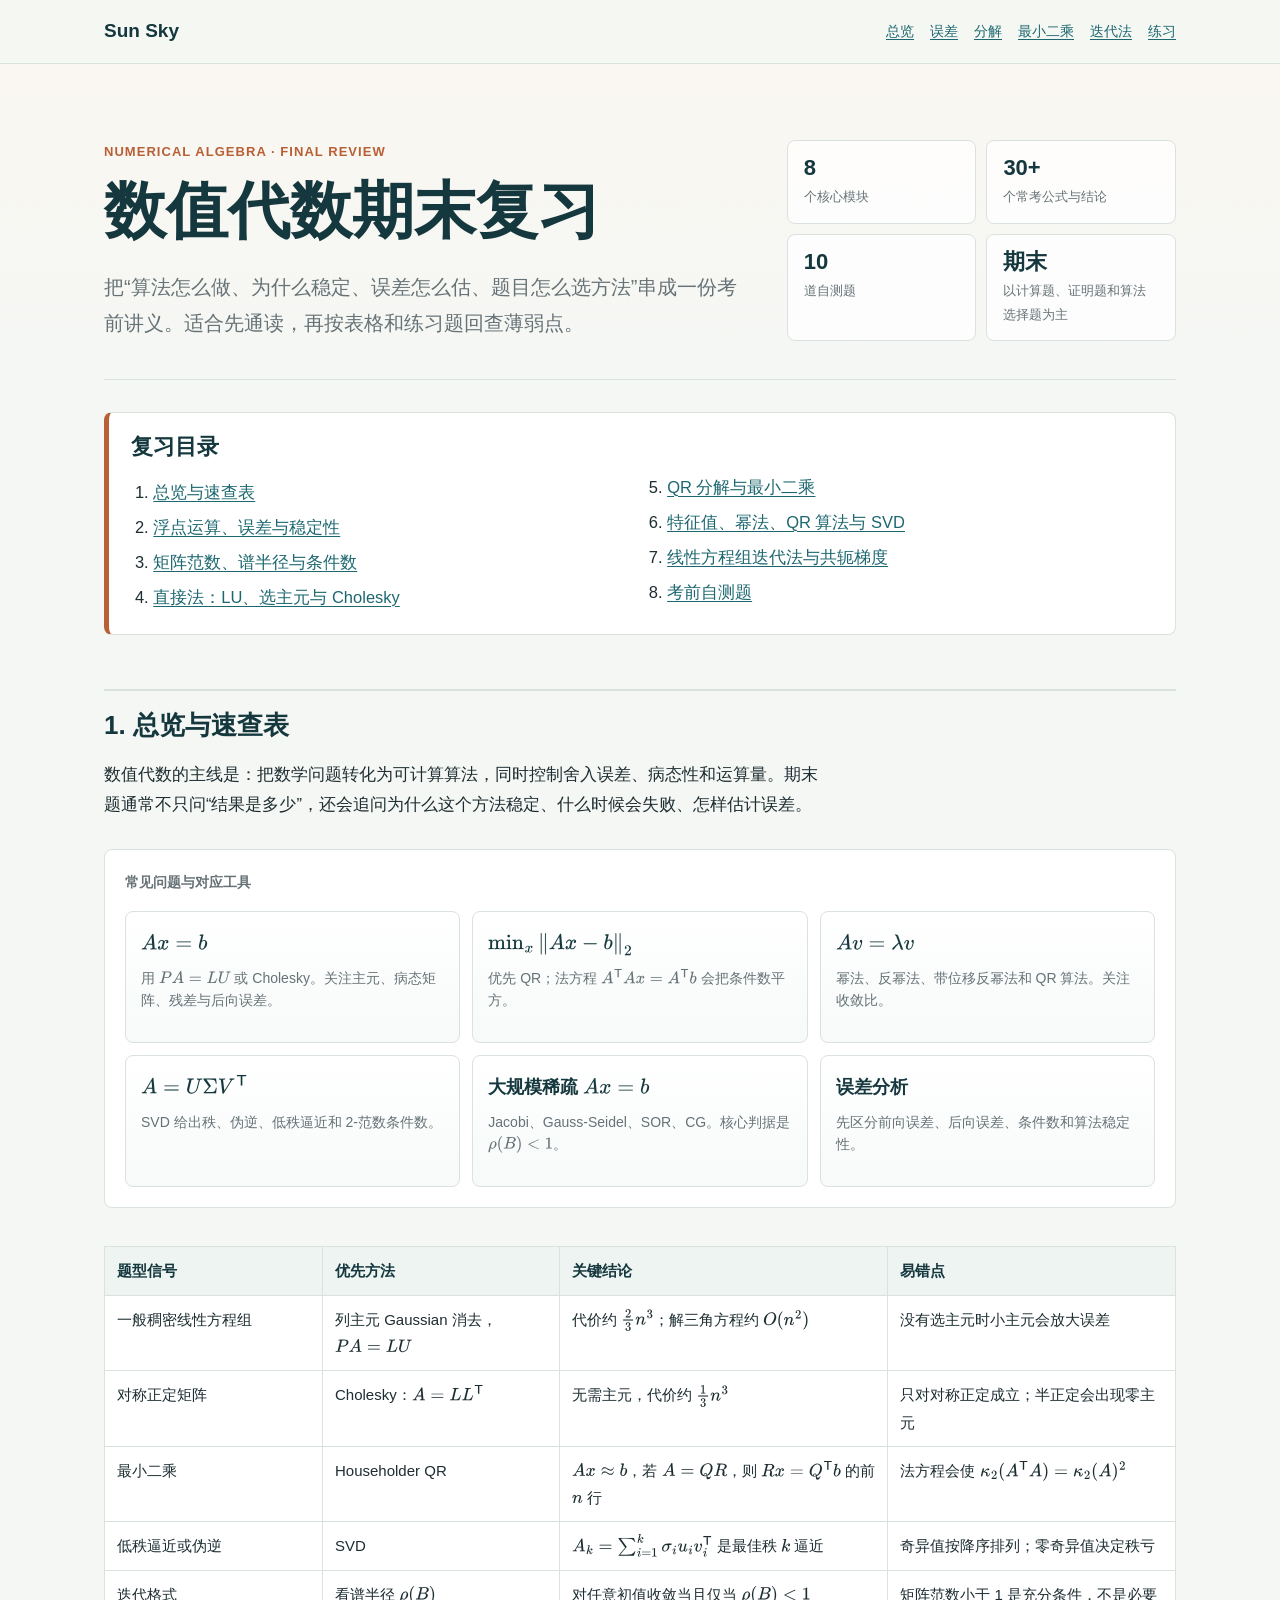
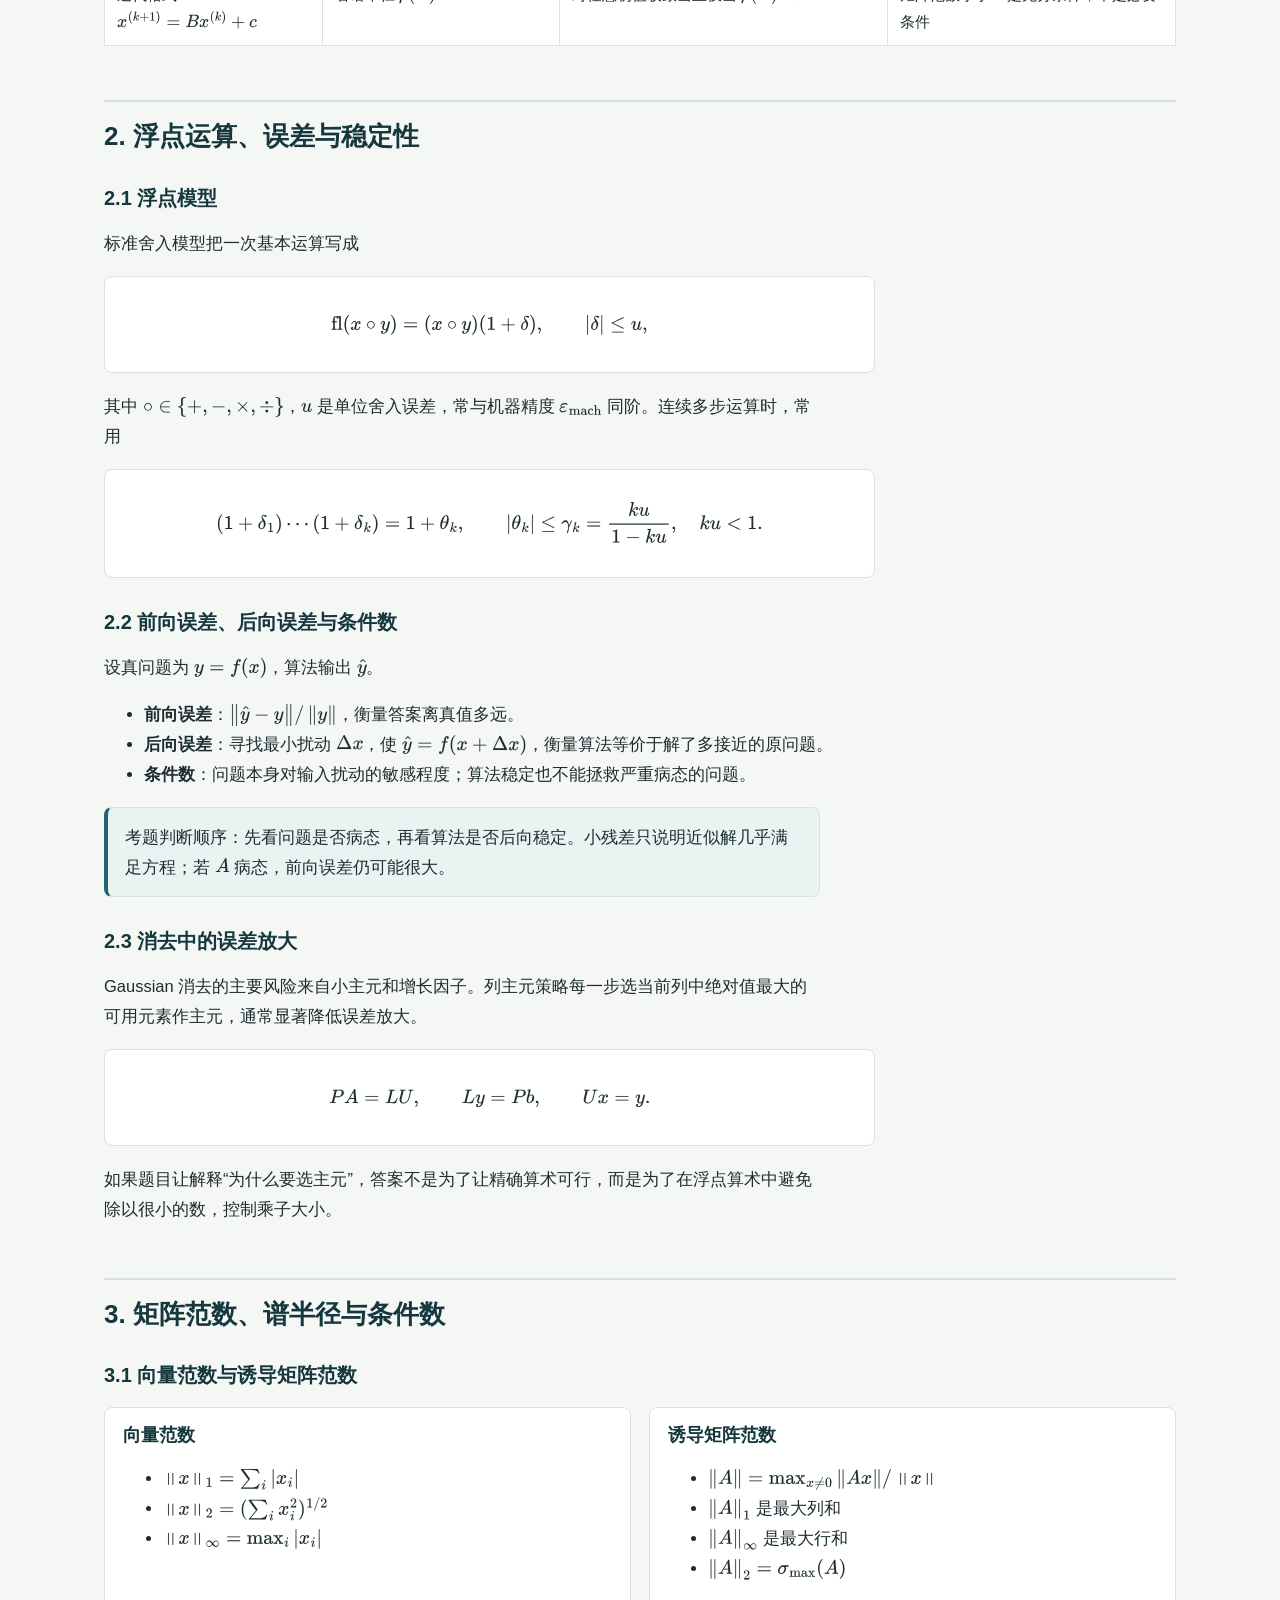
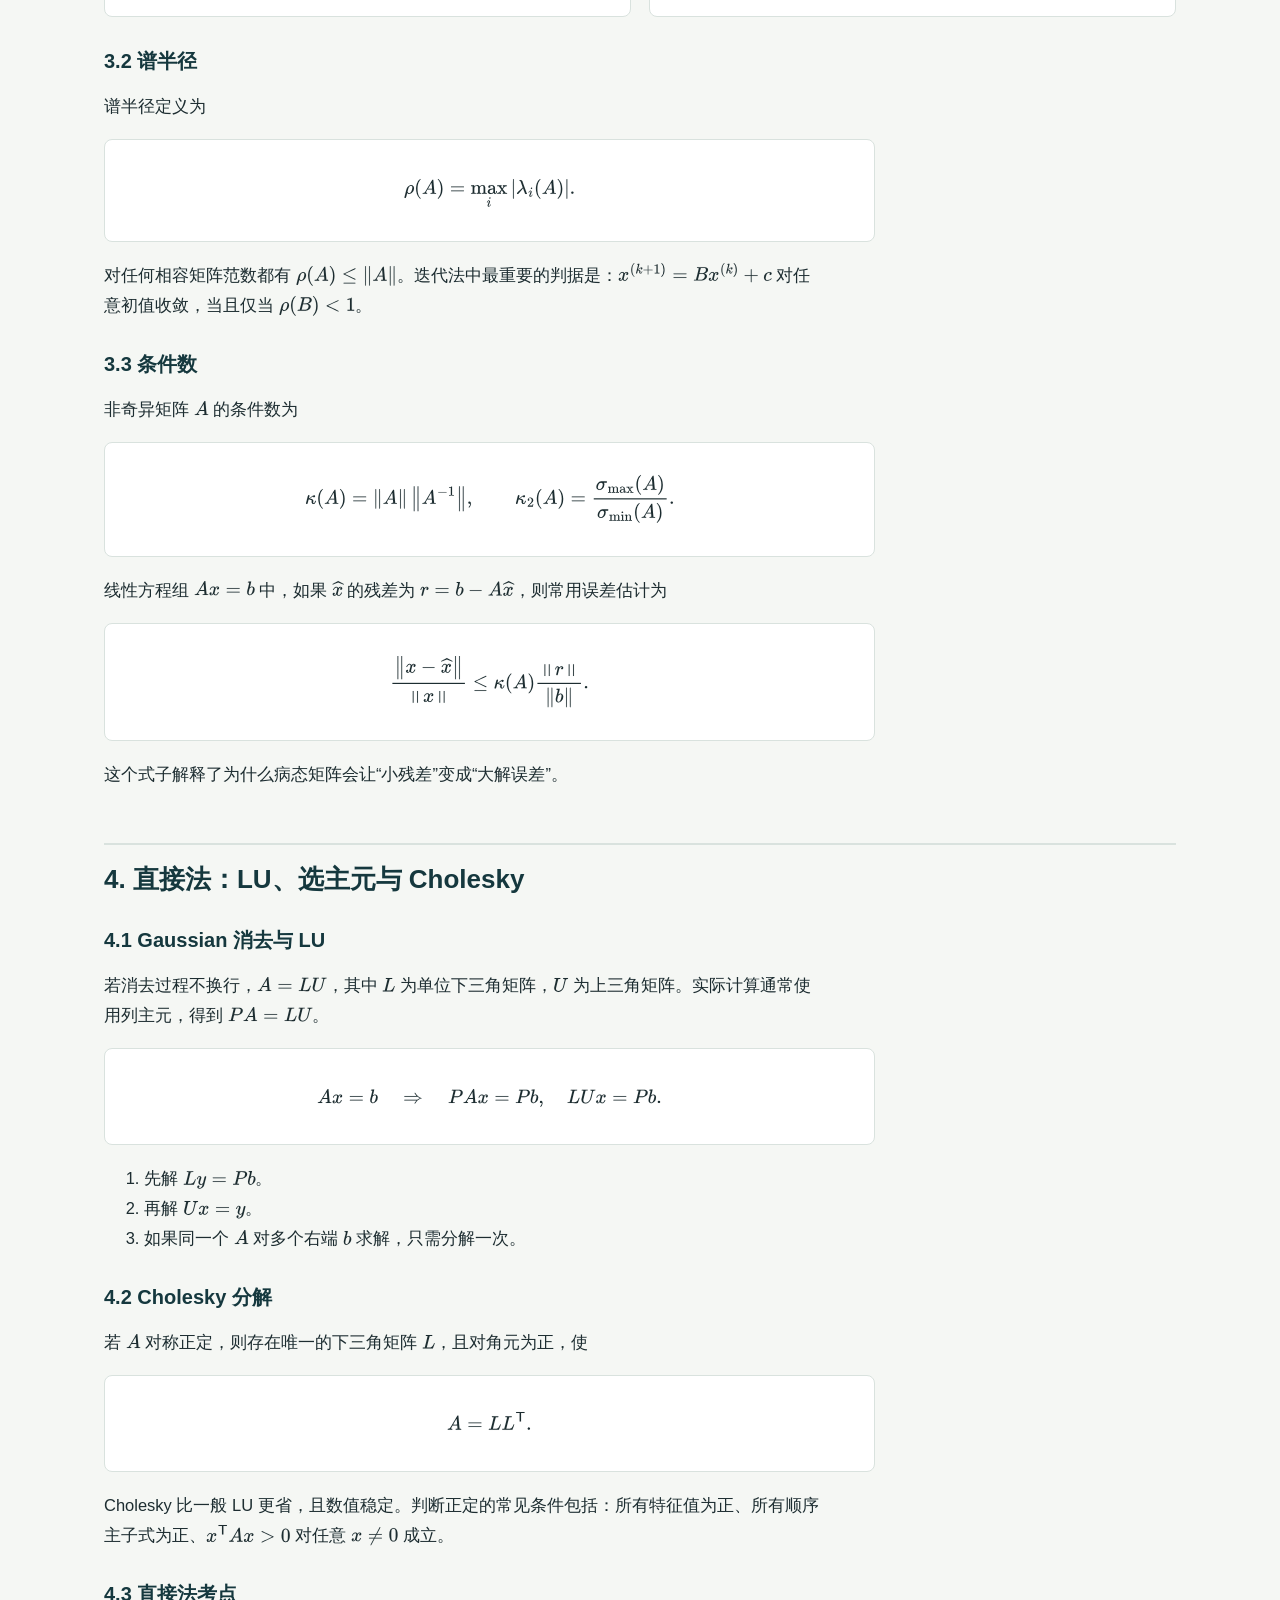
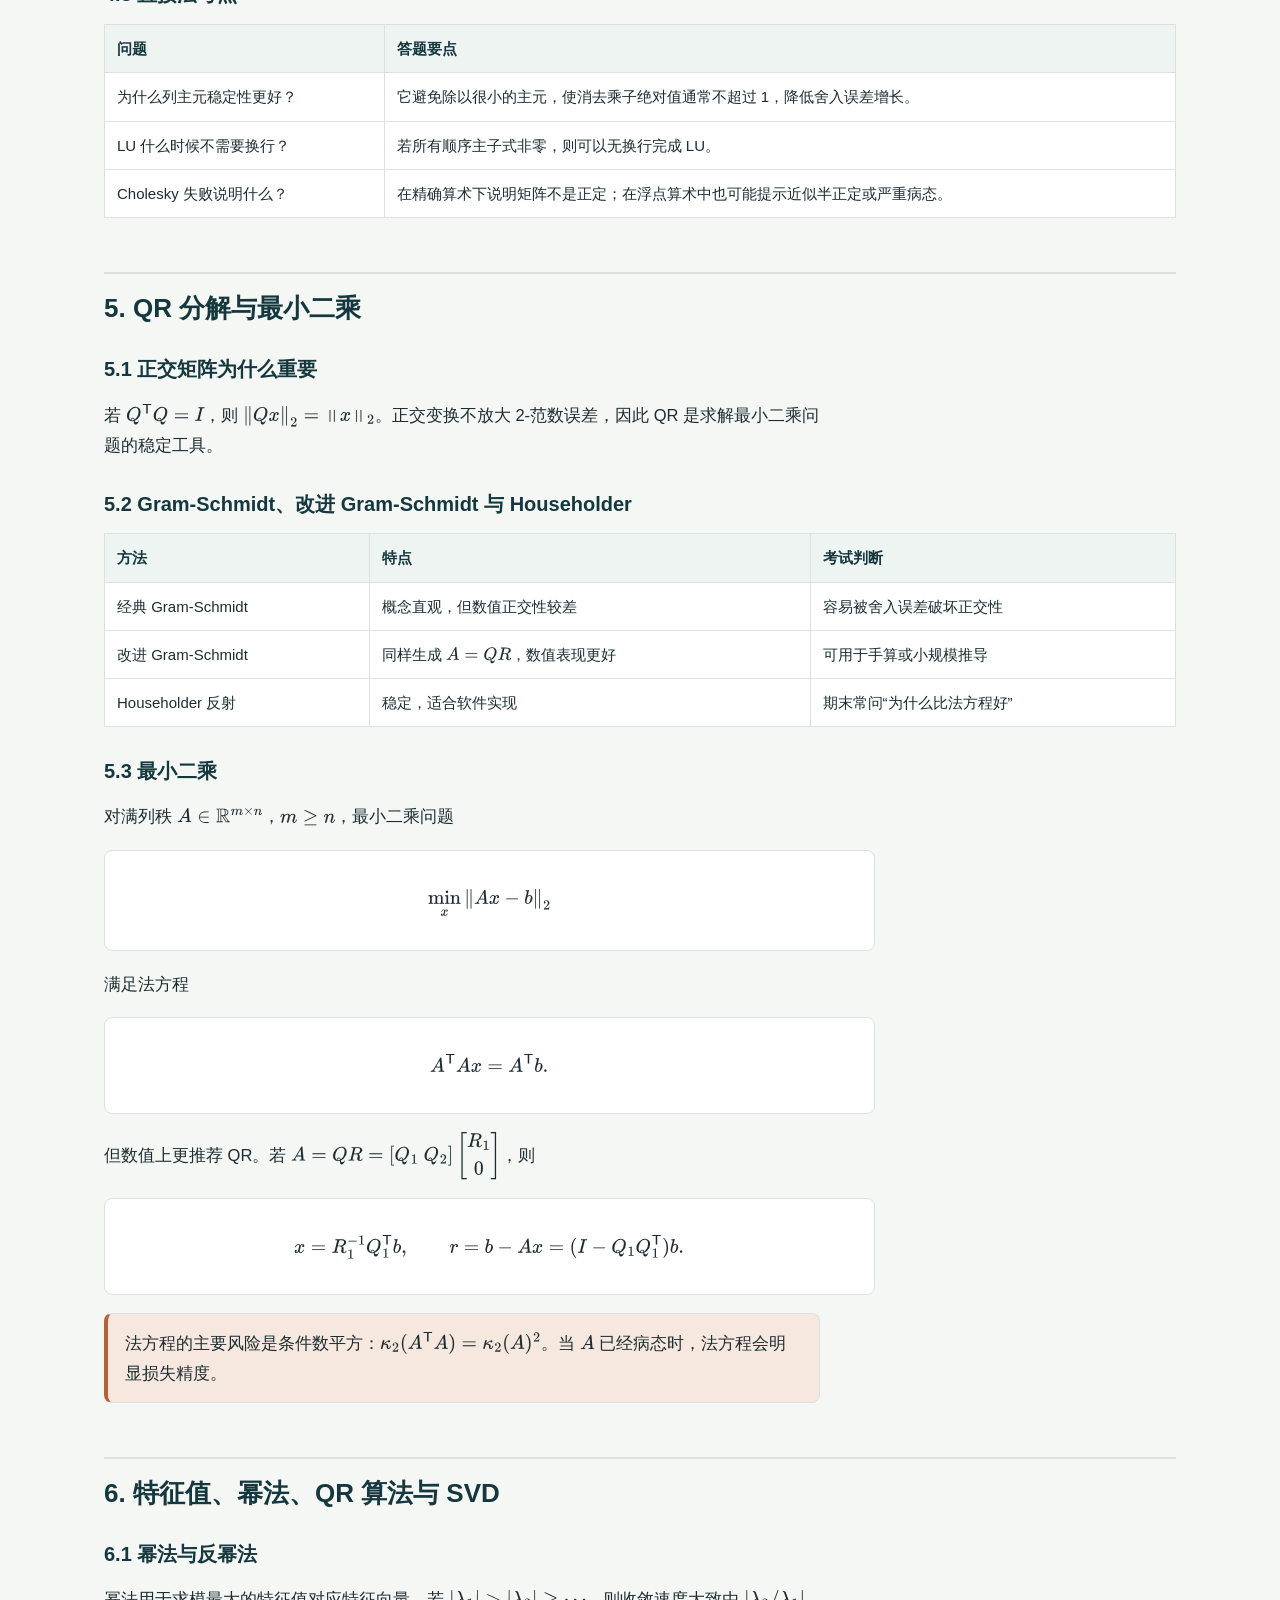
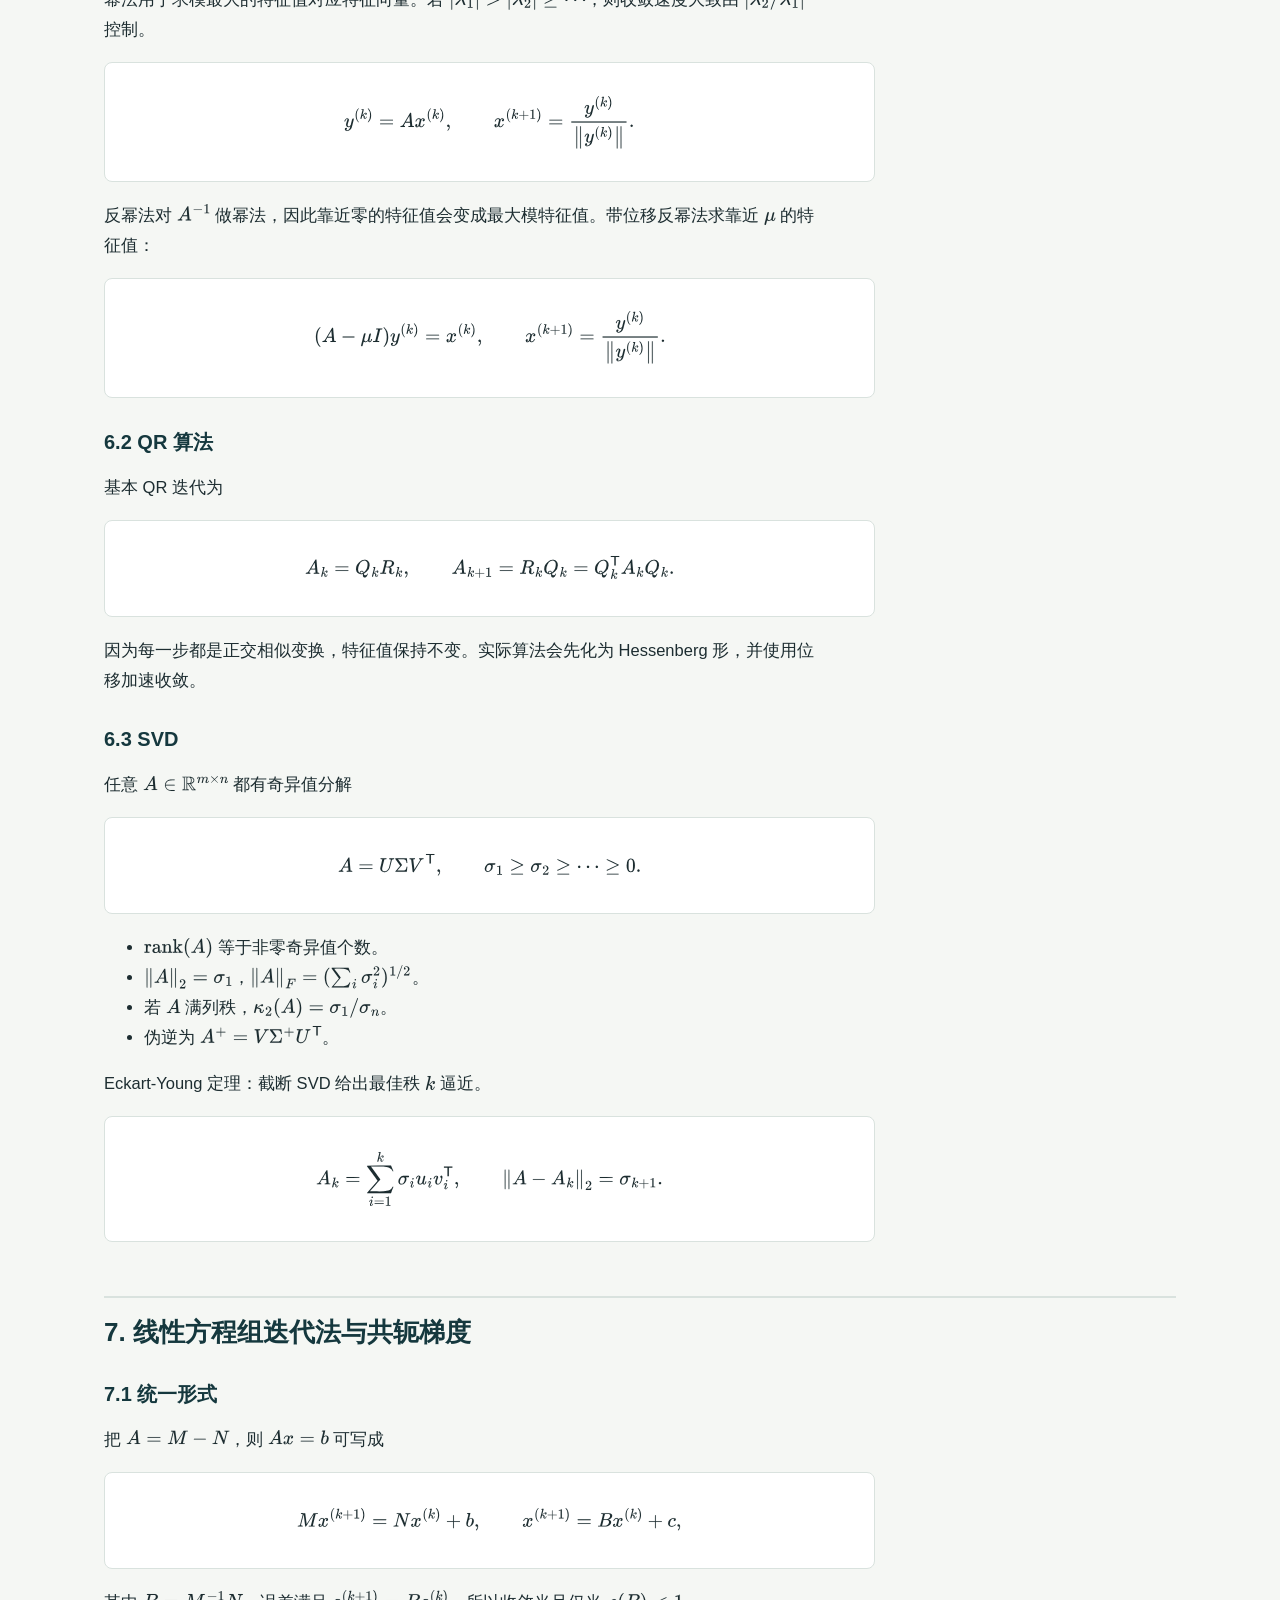
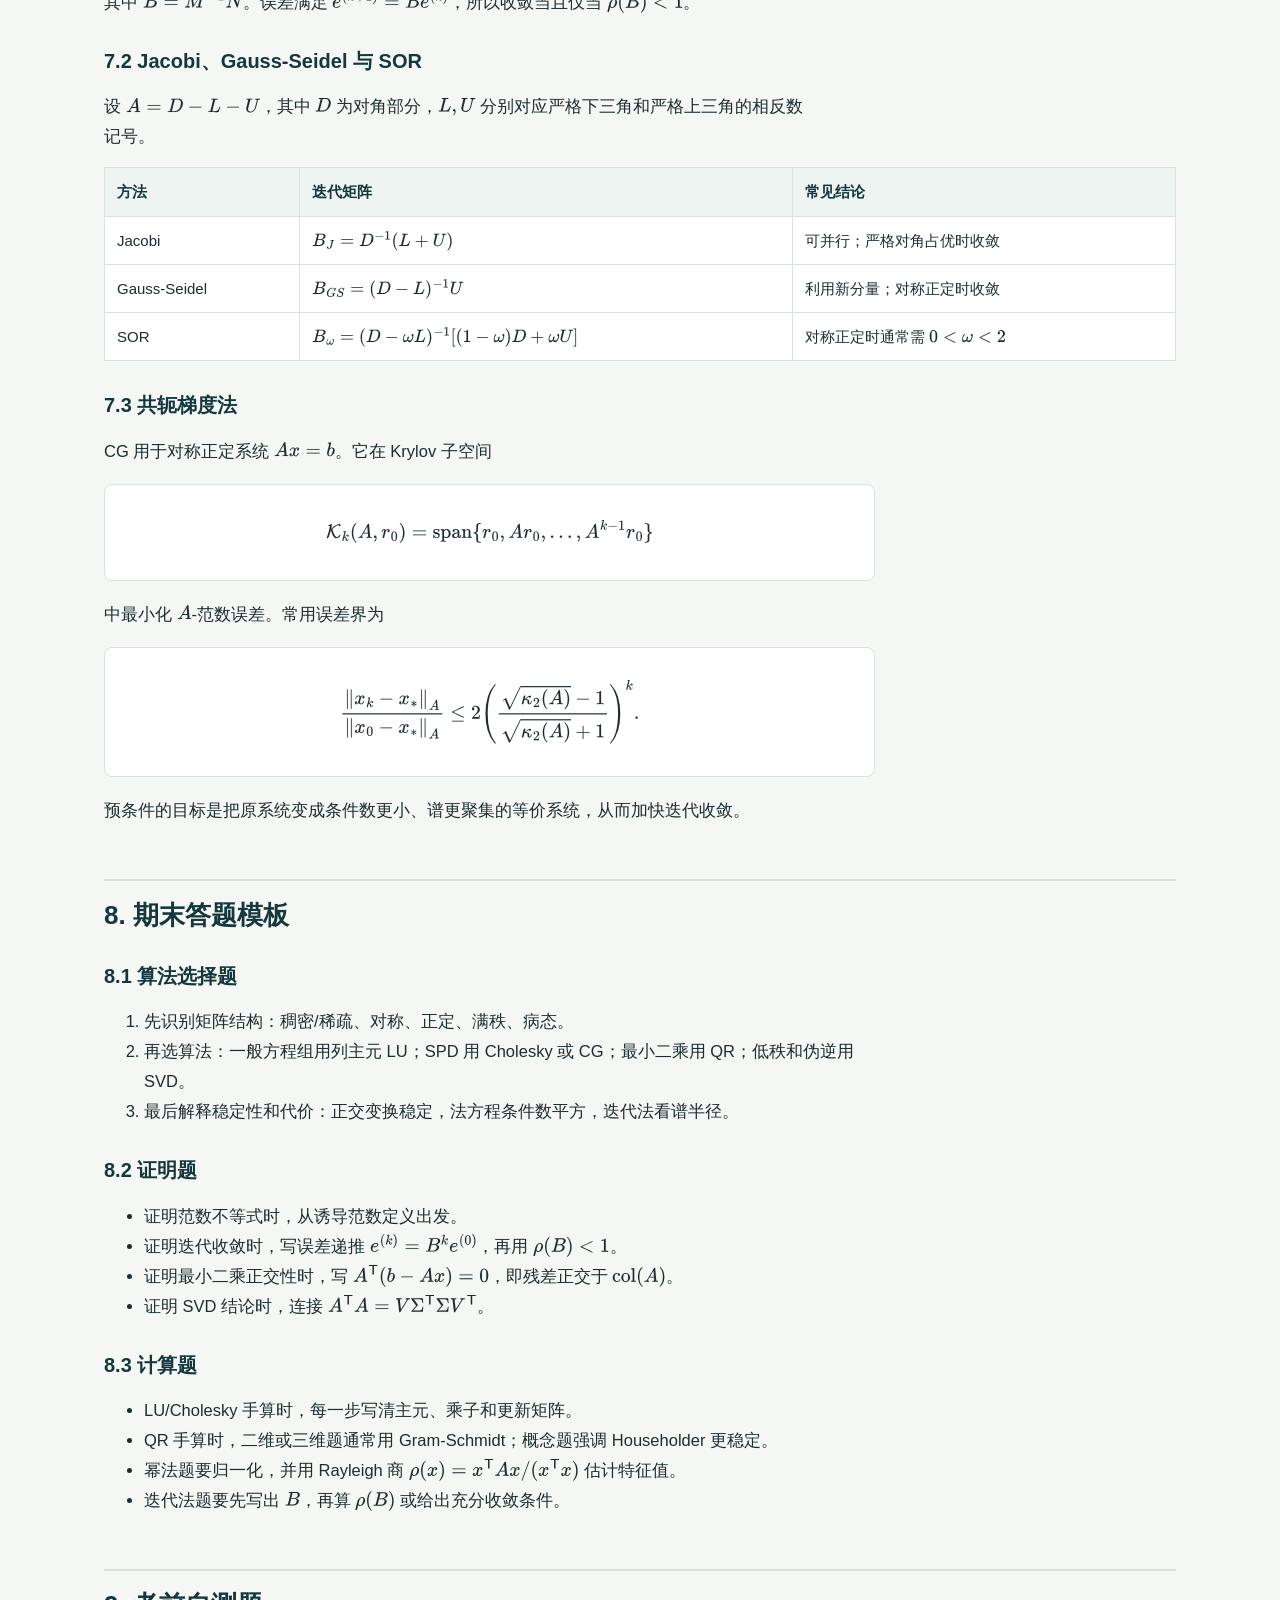
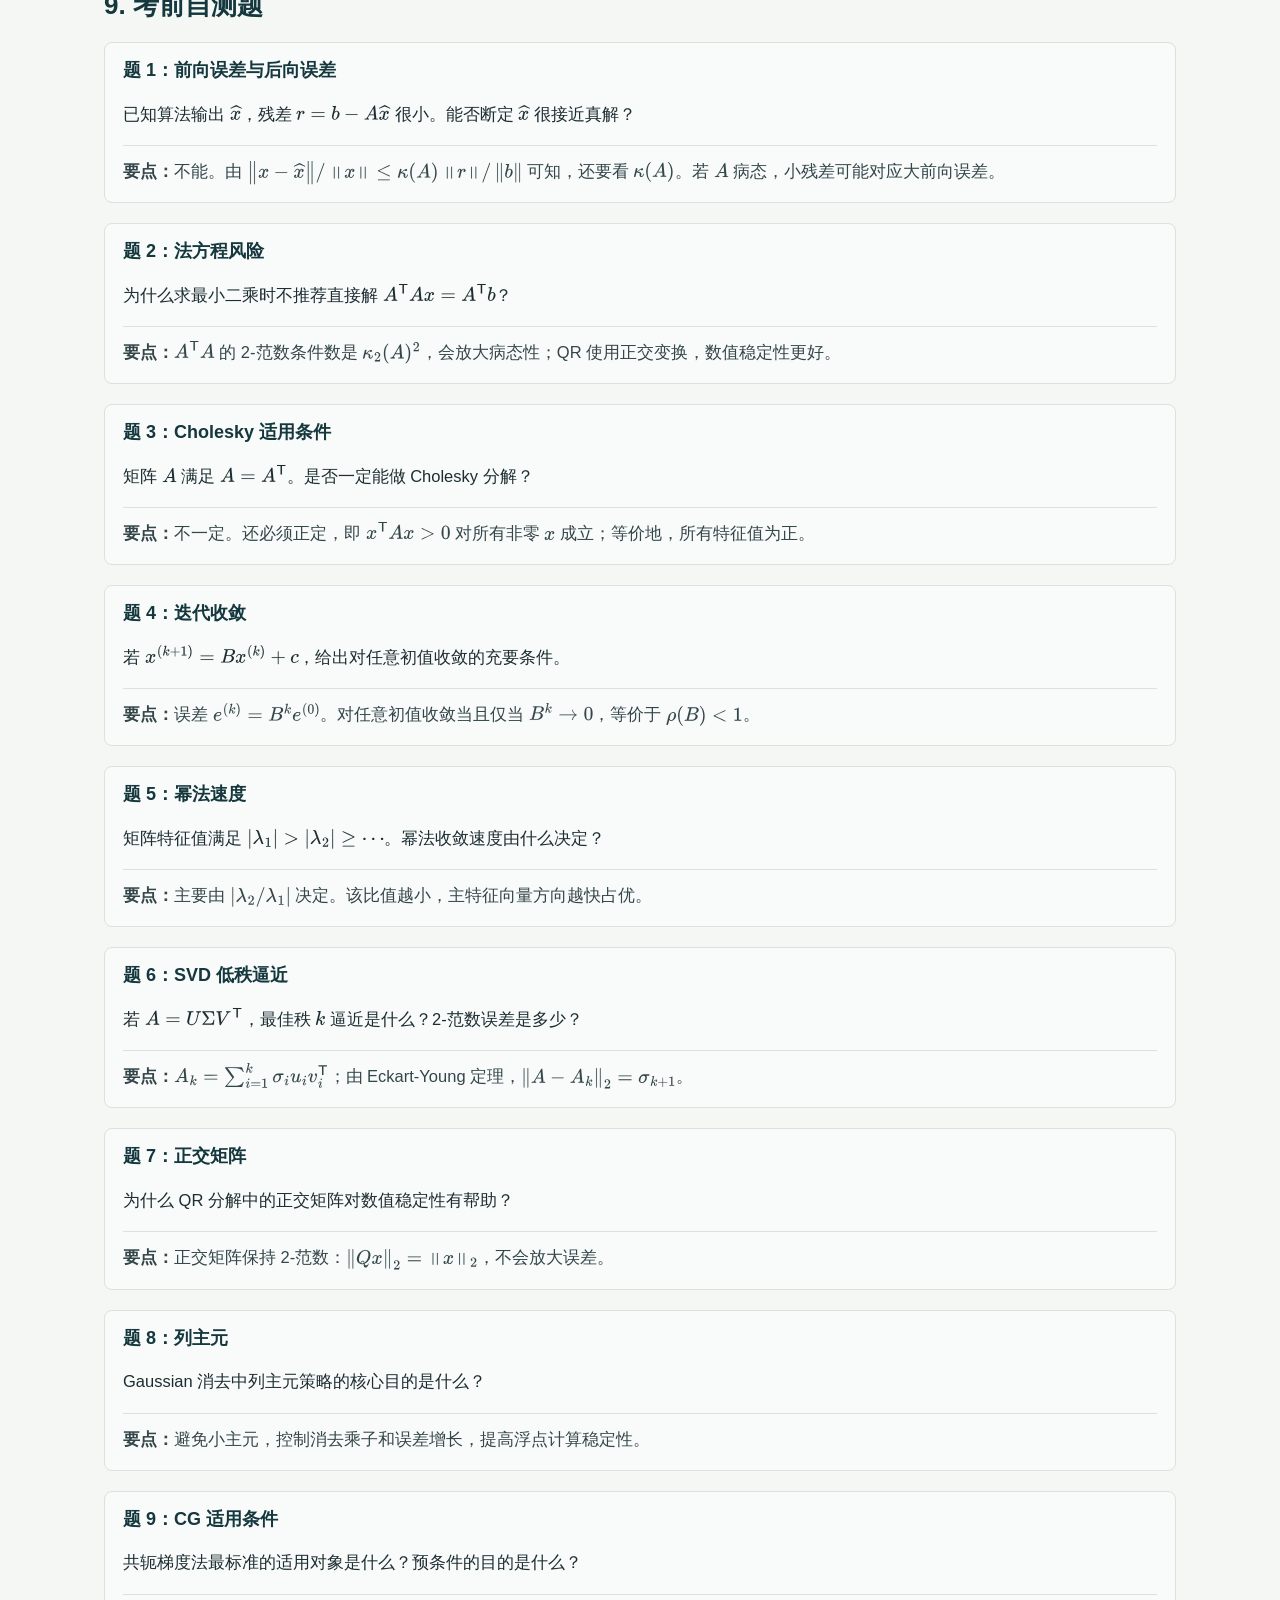
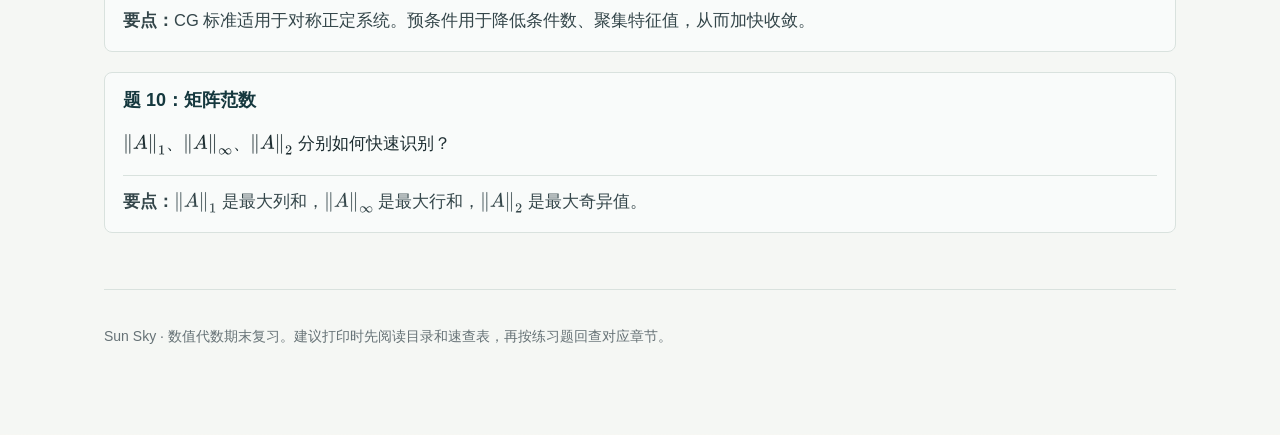
==== notes/numerical-algebra-final-review/index.html @ c7ed041d "Add numerical algebra final review handout" ====
<!doctype html>
<html lang="zh-CN">
<head>
  <meta charset="utf-8">
  <meta name="viewport" content="width=device-width, initial-scale=1">
  <title>数值代数期末复习 - Sun Sky</title>
  <meta name="description" content="数值代数期末复习讲义：浮点误差、矩阵范数、条件数、LU、Cholesky、QR、最小二乘、特征值、SVD 与迭代法。">
  <script>
    window.MathJax = {
      tex: {
        inlineMath: [['$', '$'], ['\\(', '\\)']],
        displayMath: [['$$', '$$'], ['\\[', '\\]']],
        processEscapes: true,
        macros: {
          R: "\\mathbb{R}",
          fl: "\\operatorname{fl}",
          cond: "\\operatorname{cond}",
          rank: "\\operatorname{rank}",
          diag: "\\operatorname{diag}",
          span: "\\operatorname{span}",
          argmin: "\\operatorname*{arg\\,min}",
          norm: ["\\left\\lVert #1 \\right\\rVert", 1],
          abs: ["\\left\\lvert #1 \\right\\rvert", 1],
          eps: "\\varepsilon_{\\mathrm{mach}}",
          trans: "^{\\mathsf T}"
        }
      },
      svg: { fontCache: 'global' }
    };
  </script>
  <script defer src="../statistical-learning/vendor/mathjax/tex-svg-full.js"></script>
  <style>
    :root {
      --bg: #f5f7f4;
      --panel: #ffffff;
      --panel-soft: #f9fbfa;
      --text: #1d2d31;
      --muted: #667276;
      --heading: #15383e;
      --line: #d9e2de;
      --line-strong: #b8c7c2;
      --accent: #b85f35;
      --accent-soft: #f6e8df;
      --teal: #1d6870;
      --teal-soft: #e8f3f2;
      --gold-soft: #fff4cc;
    }

    *,
    *::before,
    *::after {
      box-sizing: border-box;
    }

    html {
      scroll-behavior: smooth;
      background: var(--bg);
    }

    body {
      margin: 0;
      color: var(--text);
      background:
        linear-gradient(180deg, #fbf7f1 0, rgba(245, 247, 244, 0) 360px),
        var(--bg);
      font-family: "Microsoft YaHei", "Noto Sans CJK SC", "PingFang SC", "Segoe UI", Arial, sans-serif;
      font-size: 16.5px;
      line-height: 1.82;
      text-rendering: optimizeLegibility;
      -webkit-font-smoothing: antialiased;
    }

    a {
      color: var(--teal);
      text-decoration-thickness: 1px;
      text-underline-offset: 3px;
    }

    .topbar {
      position: sticky;
      top: 0;
      z-index: 20;
      border-bottom: 1px solid var(--line);
      background: rgba(245, 247, 244, 0.92);
      backdrop-filter: blur(12px);
    }

    .topbar-inner {
      display: flex;
      align-items: center;
      justify-content: space-between;
      width: min(100%, 1120px);
      margin: 0 auto;
      padding: 14px 24px;
    }

    .brand {
      color: var(--heading);
      font-size: 19px;
      font-weight: 800;
      text-decoration: none;
    }

    .topbar nav {
      display: flex;
      flex-wrap: wrap;
      gap: 16px;
      font-size: 14px;
    }

    main {
      width: min(100%, 1120px);
      margin: 0 auto;
      padding: 42px 24px 72px;
    }

    .hero {
      display: grid;
      grid-template-columns: minmax(0, 1.25fr) minmax(280px, 0.75fr);
      gap: 34px;
      align-items: end;
      padding: 34px 0 38px;
      border-bottom: 1px solid var(--line);
    }

    .eyebrow {
      margin: 0 0 8px;
      color: var(--accent);
      font-size: 13px;
      font-weight: 800;
      letter-spacing: 0.08em;
      text-transform: uppercase;
    }

    h1,
    h2,
    h3,
    h4 {
      color: var(--heading);
      line-height: 1.28;
      letter-spacing: 0;
    }

    h1 {
      max-width: 14em;
      margin: 0;
      font-size: clamp(34px, 6vw, 62px);
    }

    h2 {
      margin: 54px 0 16px;
      padding-top: 18px;
      border-top: 2px solid var(--line);
      font-size: 26px;
    }

    h3 {
      margin: 32px 0 10px;
      font-size: 20px;
    }

    h4 {
      margin: 22px 0 8px;
      font-size: 17px;
    }

    p,
    li {
      max-width: 78ch;
    }

    .lead {
      max-width: 760px;
      margin: 18px 0 0;
      color: var(--muted);
      font-size: 20px;
    }

    .meta-grid {
      display: grid;
      grid-template-columns: repeat(2, minmax(0, 1fr));
      gap: 10px;
    }

    .meta-item {
      min-height: 84px;
      padding: 14px 16px;
      border: 1px solid var(--line);
      border-radius: 8px;
      background: rgba(255, 255, 255, 0.82);
    }

    .meta-item strong,
    .meta-item span {
      display: block;
    }

    .meta-item strong {
      color: var(--heading);
      font-size: 22px;
      line-height: 1.18;
    }

    .meta-item span {
      margin-top: 4px;
      color: var(--muted);
      font-size: 13px;
    }

    .toc {
      margin: 32px 0 42px;
      padding: 20px 22px;
      border: 1px solid var(--line);
      border-left: 5px solid var(--accent);
      border-radius: 8px;
      background: var(--panel);
    }

    .toc h2 {
      margin: 0 0 10px;
      padding: 0;
      border: 0;
      font-size: 22px;
    }

    .toc ol {
      columns: 2;
      column-gap: 28px;
      margin: 0;
      padding-left: 1.35em;
    }

    .toc li {
      break-inside: avoid;
      margin: 5px 0;
    }

    .section {
      margin-top: 16px;
    }

    .callout {
      max-width: 78ch;
      margin: 18px 0 24px;
      padding: 14px 17px;
      border: 1px solid var(--line);
      border-left: 4px solid var(--teal);
      border-radius: 8px;
      background: var(--teal-soft);
    }

    .warning {
      border-left-color: var(--accent);
      background: var(--accent-soft);
    }

    .formula {
      max-width: 84ch;
      margin: 18px 0;
      padding: 16px 18px;
      overflow-x: auto;
      border: 1px solid var(--line);
      border-radius: 8px;
      background: #fff;
    }

    .factor-map {
      margin: 30px 0 38px;
      padding: 20px;
      border: 1px solid var(--line);
      border-radius: 8px;
      background: var(--panel);
    }

    .factor-map figcaption {
      margin-bottom: 16px;
      color: var(--muted);
      font-size: 14px;
      font-weight: 700;
    }

    .factor-grid {
      display: grid;
      grid-template-columns: repeat(3, minmax(0, 1fr));
      gap: 12px;
    }

    .factor-card {
      min-height: 132px;
      padding: 15px;
      border: 1px solid var(--line);
      border-radius: 8px;
      background: linear-gradient(180deg, #ffffff, #f7faf9);
    }

    .factor-card strong {
      display: block;
      color: var(--heading);
      font-size: 18px;
    }

    .factor-card span {
      display: block;
      margin-top: 8px;
      color: var(--muted);
      font-size: 14px;
      line-height: 1.55;
    }

    table {
      width: 100%;
      margin: 16px 0 28px;
      border-collapse: collapse;
      border: 1px solid var(--line);
      background: var(--panel);
      font-size: 15px;
    }

    th,
    td {
      padding: 10px 12px;
      border: 1px solid var(--line);
      vertical-align: top;
      text-align: left;
    }

    th {
      color: var(--heading);
      background: #eef4f2;
      font-weight: 800;
    }

    .two-col {
      display: grid;
      grid-template-columns: repeat(2, minmax(0, 1fr));
      gap: 18px;
      margin: 18px 0 28px;
    }

    .mini-card {
      padding: 16px 18px;
      border: 1px solid var(--line);
      border-radius: 8px;
      background: var(--panel);
    }

    .mini-card h3 {
      margin-top: 0;
      font-size: 18px;
    }

    .problem {
      margin: 20px 0;
      padding: 16px 18px;
      border: 1px solid var(--line);
      border-radius: 8px;
      background: var(--panel-soft);
    }

    .problem h3 {
      margin-top: 0;
      font-size: 18px;
    }

    .answer {
      margin-top: 10px;
      padding-top: 10px;
      border-top: 1px solid var(--line);
      color: #34464a;
    }

    code {
      padding: 0.08em 0.28em;
      border-radius: 4px;
      background: #eef3f1;
      font-family: Consolas, "Courier New", monospace;
      font-size: 0.92em;
    }

    .footer {
      margin-top: 56px;
      padding-top: 20px;
      border-top: 1px solid var(--line);
      color: var(--muted);
      font-size: 14px;
    }

    @media (max-width: 820px) {
      .topbar-inner,
      .hero,
      .two-col {
        display: block;
      }

      .topbar nav {
        margin-top: 8px;
      }

      main {
        padding: 28px 16px 56px;
      }

      .meta-grid {
        margin-top: 24px;
      }

      .toc ol {
        columns: 1;
      }

      .factor-grid {
        grid-template-columns: 1fr;
      }

      table {
        display: block;
        overflow-x: auto;
        white-space: nowrap;
      }
    }

    @media print {
      body {
        background: #fff;
      }

      .topbar {
        position: static;
      }

      main {
        width: auto;
        padding: 0;
      }

      .toc,
      .factor-map,
      .mini-card,
      .problem,
      .formula {
        break-inside: avoid;
      }

      a {
        color: inherit;
        text-decoration: none;
      }
    }
  </style>
</head>
<body>
  <header class="topbar">
    <div class="topbar-inner">
      <a class="brand" href="../../index.html">Sun Sky</a>
      <nav aria-label="页面导航">
        <a href="#summary">总览</a>
        <a href="#error">误差</a>
        <a href="#factorization">分解</a>
        <a href="#least-squares">最小二乘</a>
        <a href="#iterative">迭代法</a>
        <a href="#practice">练习</a>
      </nav>
    </div>
  </header>

  <main>
    <section class="hero">
      <div>
        <p class="eyebrow">Numerical Algebra · Final Review</p>
        <h1>数值代数期末复习</h1>
        <p class="lead">把“算法怎么做、为什么稳定、误差怎么估、题目怎么选方法”串成一份考前讲义。适合先通读，再按表格和练习题回查薄弱点。</p>
      </div>
      <div class="meta-grid" aria-label="讲义摘要">
        <div class="meta-item">
          <strong>8</strong>
          <span>个核心模块</span>
        </div>
        <div class="meta-item">
          <strong>30+</strong>
          <span>个常考公式与结论</span>
        </div>
        <div class="meta-item">
          <strong>10</strong>
          <span>道自测题</span>
        </div>
        <div class="meta-item">
          <strong>期末</strong>
          <span>以计算题、证明题和算法选择题为主</span>
        </div>
      </div>
    </section>

    <nav class="toc" aria-labelledby="toc-title">
      <h2 id="toc-title">复习目录</h2>
      <ol>
        <li><a href="#summary">总览与速查表</a></li>
        <li><a href="#error">浮点运算、误差与稳定性</a></li>
        <li><a href="#norms">矩阵范数、谱半径与条件数</a></li>
        <li><a href="#factorization">直接法：LU、选主元与 Cholesky</a></li>
        <li><a href="#least-squares">QR 分解与最小二乘</a></li>
        <li><a href="#eigen-svd">特征值、幂法、QR 算法与 SVD</a></li>
        <li><a href="#iterative">线性方程组迭代法与共轭梯度</a></li>
        <li><a href="#practice">考前自测题</a></li>
      </ol>
    </nav>

    <section id="summary" class="section">
      <h2>1. 总览与速查表</h2>
      <p>数值代数的主线是：把数学问题转化为可计算算法，同时控制舍入误差、病态性和运算量。期末题通常不只问“结果是多少”，还会追问为什么这个方法稳定、什么时候会失败、怎样估计误差。</p>

      <figure class="factor-map">
        <figcaption>常见问题与对应工具</figcaption>
        <div class="factor-grid">
          <div class="factor-card">
            <strong>$Ax=b$</strong>
            <span>用 $PA=LU$ 或 Cholesky。关注主元、病态矩阵、残差与后向误差。</span>
          </div>
          <div class="factor-card">
            <strong>$\min_x \norm{Ax-b}_2$</strong>
            <span>优先 QR；法方程 $A\trans A x=A\trans b$ 会把条件数平方。</span>
          </div>
          <div class="factor-card">
            <strong>$Av=\lambda v$</strong>
            <span>幂法、反幂法、带位移反幂法和 QR 算法。关注收敛比。</span>
          </div>
          <div class="factor-card">
            <strong>$A=U\Sigma V\trans$</strong>
            <span>SVD 给出秩、伪逆、低秩逼近和 2-范数条件数。</span>
          </div>
          <div class="factor-card">
            <strong>大规模稀疏 $Ax=b$</strong>
            <span>Jacobi、Gauss-Seidel、SOR、CG。核心判据是 $\rho(B)<1$。</span>
          </div>
          <div class="factor-card">
            <strong>误差分析</strong>
            <span>先区分前向误差、后向误差、条件数和算法稳定性。</span>
          </div>
        </div>
      </figure>

      <table>
        <thead>
          <tr>
            <th>题型信号</th>
            <th>优先方法</th>
            <th>关键结论</th>
            <th>易错点</th>
          </tr>
        </thead>
        <tbody>
          <tr>
            <td>一般稠密线性方程组</td>
            <td>列主元 Gaussian 消去，$PA=LU$</td>
            <td>代价约 $\frac{2}{3}n^3$；解三角方程约 $O(n^2)$</td>
            <td>没有选主元时小主元会放大误差</td>
          </tr>
          <tr>
            <td>对称正定矩阵</td>
            <td>Cholesky：$A=LL\trans$</td>
            <td>无需主元，代价约 $\frac{1}{3}n^3$</td>
            <td>只对对称正定成立；半正定会出现零主元</td>
          </tr>
          <tr>
            <td>最小二乘</td>
            <td>Householder QR</td>
            <td>$Ax\approx b$，若 $A=QR$，则 $Rx=Q\trans b$ 的前 $n$ 行</td>
            <td>法方程会使 $\kappa_2(A\trans A)=\kappa_2(A)^2$</td>
          </tr>
          <tr>
            <td>低秩逼近或伪逆</td>
            <td>SVD</td>
            <td>$A_k=\sum_{i=1}^k \sigma_i u_i v_i\trans$ 是最佳秩 $k$ 逼近</td>
            <td>奇异值按降序排列；零奇异值决定秩亏</td>
          </tr>
          <tr>
            <td>迭代格式 $x^{(k+1)}=Bx^{(k)}+c$</td>
            <td>看谱半径 $\rho(B)$</td>
            <td>对任意初值收敛当且仅当 $\rho(B)<1$</td>
            <td>矩阵范数小于 1 是充分条件，不是必要条件</td>
          </tr>
        </tbody>
      </table>
    </section>

    <section id="error" class="section">
      <h2>2. 浮点运算、误差与稳定性</h2>
      <h3>2.1 浮点模型</h3>
      <p>标准舍入模型把一次基本运算写成</p>
      <div class="formula">
        $$\fl(x \circ y)=(x\circ y)(1+\delta),\qquad |\delta|\le u,$$
      </div>
      <p>其中 $\circ\in\{+,-,\times,\div\}$，$u$ 是单位舍入误差，常与机器精度 $\eps$ 同阶。连续多步运算时，常用</p>
      <div class="formula">
        $$(1+\delta_1)\cdots(1+\delta_k)=1+\theta_k,\qquad |\theta_k|\le \gamma_k=\frac{ku}{1-ku},\quad ku<1.$$
      </div>

      <h3>2.2 前向误差、后向误差与条件数</h3>
      <p>设真问题为 $y=f(x)$，算法输出 $\widehat y$。</p>
      <ul>
        <li><strong>前向误差</strong>：$\norm{\widehat y-y}/\norm{y}$，衡量答案离真值多远。</li>
        <li><strong>后向误差</strong>：寻找最小扰动 $\Delta x$，使 $\widehat y=f(x+\Delta x)$，衡量算法等价于解了多接近的原问题。</li>
        <li><strong>条件数</strong>：问题本身对输入扰动的敏感程度；算法稳定也不能拯救严重病态的问题。</li>
      </ul>

      <div class="callout">
        考题判断顺序：先看问题是否病态，再看算法是否后向稳定。小残差只说明近似解几乎满足方程；若 $A$ 病态，前向误差仍可能很大。
      </div>

      <h3>2.3 消去中的误差放大</h3>
      <p>Gaussian 消去的主要风险来自小主元和增长因子。列主元策略每一步选当前列中绝对值最大的可用元素作主元，通常显著降低误差放大。</p>
      <div class="formula">
        $$PA=LU,\qquad Ly=Pb,\qquad Ux=y.$$
      </div>
      <p>如果题目让解释“为什么要选主元”，答案不是为了让精确算术可行，而是为了在浮点算术中避免除以很小的数，控制乘子大小。</p>
    </section>

    <section id="norms" class="section">
      <h2>3. 矩阵范数、谱半径与条件数</h2>
      <h3>3.1 向量范数与诱导矩阵范数</h3>
      <div class="two-col">
        <div class="mini-card">
          <h3>向量范数</h3>
          <ul>
            <li>$\norm{x}_1=\sum_i |x_i|$</li>
            <li>$\norm{x}_2=(\sum_i x_i^2)^{1/2}$</li>
            <li>$\norm{x}_\infty=\max_i |x_i|$</li>
          </ul>
        </div>
        <div class="mini-card">
          <h3>诱导矩阵范数</h3>
          <ul>
            <li>$\norm{A}=\max_{x\ne0}\norm{Ax}/\norm{x}$</li>
            <li>$\norm{A}_1$ 是最大列和</li>
            <li>$\norm{A}_\infty$ 是最大行和</li>
            <li>$\norm{A}_2=\sigma_{\max}(A)$</li>
          </ul>
        </div>
      </div>

      <h3>3.2 谱半径</h3>
      <p>谱半径定义为</p>
      <div class="formula">
        $$\rho(A)=\max_i |\lambda_i(A)|.$$
      </div>
      <p>对任何相容矩阵范数都有 $\rho(A)\le \norm{A}$。迭代法中最重要的判据是：$x^{(k+1)}=Bx^{(k)}+c$ 对任意初值收敛，当且仅当 $\rho(B)<1$。</p>

      <h3>3.3 条件数</h3>
      <p>非奇异矩阵 $A$ 的条件数为</p>
      <div class="formula">
        $$\kappa(A)=\norm{A}\norm{A^{-1}},\qquad \kappa_2(A)=\frac{\sigma_{\max}(A)}{\sigma_{\min}(A)}.$$
      </div>
      <p>线性方程组 $Ax=b$ 中，如果 $\widehat x$ 的残差为 $r=b-A\widehat x$，则常用误差估计为</p>
      <div class="formula">
        $$\frac{\norm{x-\widehat x}}{\norm{x}}\le \kappa(A)\frac{\norm{r}}{\norm{b}}.$$
      </div>
      <p>这个式子解释了为什么病态矩阵会让“小残差”变成“大解误差”。</p>
    </section>

    <section id="factorization" class="section">
      <h2>4. 直接法：LU、选主元与 Cholesky</h2>
      <h3>4.1 Gaussian 消去与 LU</h3>
      <p>若消去过程不换行，$A=LU$，其中 $L$ 为单位下三角矩阵，$U$ 为上三角矩阵。实际计算通常使用列主元，得到 $PA=LU$。</p>
      <div class="formula">
        $$Ax=b \quad\Rightarrow\quad PAx=Pb,\quad LUx=Pb.$$
      </div>
      <ol>
        <li>先解 $Ly=Pb$。</li>
        <li>再解 $Ux=y$。</li>
        <li>如果同一个 $A$ 对多个右端 $b$ 求解，只需分解一次。</li>
      </ol>

      <h3>4.2 Cholesky 分解</h3>
      <p>若 $A$ 对称正定，则存在唯一的下三角矩阵 $L$，且对角元为正，使</p>
      <div class="formula">
        $$A=LL\trans.$$
      </div>
      <p>Cholesky 比一般 LU 更省，且数值稳定。判断正定的常见条件包括：所有特征值为正、所有顺序主子式为正、$x\trans A x>0$ 对任意 $x\ne0$ 成立。</p>

      <h3>4.3 直接法考点</h3>
      <table>
        <thead>
          <tr>
            <th>问题</th>
            <th>答题要点</th>
          </tr>
        </thead>
        <tbody>
          <tr>
            <td>为什么列主元稳定性更好？</td>
            <td>它避免除以很小的主元，使消去乘子绝对值通常不超过 1，降低舍入误差增长。</td>
          </tr>
          <tr>
            <td>LU 什么时候不需要换行？</td>
            <td>若所有顺序主子式非零，则可以无换行完成 LU。</td>
          </tr>
          <tr>
            <td>Cholesky 失败说明什么？</td>
            <td>在精确算术下说明矩阵不是正定；在浮点算术中也可能提示近似半正定或严重病态。</td>
          </tr>
        </tbody>
      </table>
    </section>

    <section id="least-squares" class="section">
      <h2>5. QR 分解与最小二乘</h2>
      <h3>5.1 正交矩阵为什么重要</h3>
      <p>若 $Q\trans Q=I$，则 $\norm{Qx}_2=\norm{x}_2$。正交变换不放大 2-范数误差，因此 QR 是求解最小二乘问题的稳定工具。</p>

      <h3>5.2 Gram-Schmidt、改进 Gram-Schmidt 与 Householder</h3>
      <table>
        <thead>
          <tr>
            <th>方法</th>
            <th>特点</th>
            <th>考试判断</th>
          </tr>
        </thead>
        <tbody>
          <tr>
            <td>经典 Gram-Schmidt</td>
            <td>概念直观，但数值正交性较差</td>
            <td>容易被舍入误差破坏正交性</td>
          </tr>
          <tr>
            <td>改进 Gram-Schmidt</td>
            <td>同样生成 $A=QR$，数值表现更好</td>
            <td>可用于手算或小规模推导</td>
          </tr>
          <tr>
            <td>Householder 反射</td>
            <td>稳定，适合软件实现</td>
            <td>期末常问“为什么比法方程好”</td>
          </tr>
        </tbody>
      </table>

      <h3>5.3 最小二乘</h3>
      <p>对满列秩 $A\in\R^{m\times n}$，$m\ge n$，最小二乘问题</p>
      <div class="formula">
        $$\min_x \norm{Ax-b}_2$$
      </div>
      <p>满足法方程</p>
      <div class="formula">
        $$A\trans A x=A\trans b.$$
      </div>
      <p>但数值上更推荐 QR。若 $A=QR=[Q_1\ Q_2]\begin{bmatrix}R_1\\0\end{bmatrix}$，则</p>
      <div class="formula">
        $$x=R_1^{-1}Q_1\trans b,\qquad r=b-Ax=(I-Q_1Q_1\trans)b.$$
      </div>
      <div class="warning callout">
        法方程的主要风险是条件数平方：$\kappa_2(A\trans A)=\kappa_2(A)^2$。当 $A$ 已经病态时，法方程会明显损失精度。
      </div>
    </section>

    <section id="eigen-svd" class="section">
      <h2>6. 特征值、幂法、QR 算法与 SVD</h2>
      <h3>6.1 幂法与反幂法</h3>
      <p>幂法用于求模最大的特征值对应特征向量。若 $|\lambda_1|>|\lambda_2|\ge\cdots$，则收敛速度大致由 $|\lambda_2/\lambda_1|$ 控制。</p>
      <div class="formula">
        $$y^{(k)}=Ax^{(k)},\qquad x^{(k+1)}=\frac{y^{(k)}}{\norm{y^{(k)}}}.$$
      </div>
      <p>反幂法对 $A^{-1}$ 做幂法，因此靠近零的特征值会变成最大模特征值。带位移反幂法求靠近 $\mu$ 的特征值：</p>
      <div class="formula">
        $$(A-\mu I)y^{(k)}=x^{(k)},\qquad x^{(k+1)}=\frac{y^{(k)}}{\norm{y^{(k)}}}.$$
      </div>

      <h3>6.2 QR 算法</h3>
      <p>基本 QR 迭代为</p>
      <div class="formula">
        $$A_k=Q_kR_k,\qquad A_{k+1}=R_kQ_k=Q_k\trans A_k Q_k.$$
      </div>
      <p>因为每一步都是正交相似变换，特征值保持不变。实际算法会先化为 Hessenberg 形，并使用位移加速收敛。</p>

      <h3>6.3 SVD</h3>
      <p>任意 $A\in\R^{m\times n}$ 都有奇异值分解</p>
      <div class="formula">
        $$A=U\Sigma V\trans,\qquad \sigma_1\ge\sigma_2\ge\cdots\ge0.$$
      </div>
      <ul>
        <li>$\rank(A)$ 等于非零奇异值个数。</li>
        <li>$\norm{A}_2=\sigma_1$，$\norm{A}_F=(\sum_i\sigma_i^2)^{1/2}$。</li>
        <li>若 $A$ 满列秩，$\kappa_2(A)=\sigma_1/\sigma_n$。</li>
        <li>伪逆为 $A^+=V\Sigma^+U\trans$。</li>
      </ul>
      <p>Eckart-Young 定理：截断 SVD 给出最佳秩 $k$ 逼近。</p>
      <div class="formula">
        $$A_k=\sum_{i=1}^k \sigma_i u_i v_i\trans,\qquad
        \norm{A-A_k}_2=\sigma_{k+1}.$$
      </div>
    </section>

    <section id="iterative" class="section">
      <h2>7. 线性方程组迭代法与共轭梯度</h2>
      <h3>7.1 统一形式</h3>
      <p>把 $A=M-N$，则 $Ax=b$ 可写成</p>
      <div class="formula">
        $$Mx^{(k+1)}=Nx^{(k)}+b,\qquad x^{(k+1)}=Bx^{(k)}+c,$$
      </div>
      <p>其中 $B=M^{-1}N$。误差满足 $e^{(k+1)}=Be^{(k)}$，所以收敛当且仅当 $\rho(B)<1$。</p>

      <h3>7.2 Jacobi、Gauss-Seidel 与 SOR</h3>
      <p>设 $A=D-L-U$，其中 $D$ 为对角部分，$L,U$ 分别对应严格下三角和严格上三角的相反数记号。</p>
      <table>
        <thead>
          <tr>
            <th>方法</th>
            <th>迭代矩阵</th>
            <th>常见结论</th>
          </tr>
        </thead>
        <tbody>
          <tr>
            <td>Jacobi</td>
            <td>$B_J=D^{-1}(L+U)$</td>
            <td>可并行；严格对角占优时收敛</td>
          </tr>
          <tr>
            <td>Gauss-Seidel</td>
            <td>$B_{GS}=(D-L)^{-1}U$</td>
            <td>利用新分量；对称正定时收敛</td>
          </tr>
          <tr>
            <td>SOR</td>
            <td>$B_\omega=(D-\omega L)^{-1}[(1-\omega)D+\omega U]$</td>
            <td>对称正定时通常需 $0<\omega<2$</td>
          </tr>
        </tbody>
      </table>

      <h3>7.3 共轭梯度法</h3>
      <p>CG 用于对称正定系统 $Ax=b$。它在 Krylov 子空间</p>
      <div class="formula">
        $$\mathcal K_k(A,r_0)=\span\{r_0,Ar_0,\dots,A^{k-1}r_0\}$$
      </div>
      <p>中最小化 $A$-范数误差。常用误差界为</p>
      <div class="formula">
        $$\frac{\norm{x_k-x_*}_A}{\norm{x_0-x_*}_A}
        \le 2\left(\frac{\sqrt{\kappa_2(A)}-1}{\sqrt{\kappa_2(A)}+1}\right)^k.$$
      </div>
      <p>预条件的目标是把原系统变成条件数更小、谱更聚集的等价系统，从而加快迭代收敛。</p>
    </section>

    <section class="section">
      <h2>8. 期末答题模板</h2>
      <h3>8.1 算法选择题</h3>
      <ol>
        <li>先识别矩阵结构：稠密/稀疏、对称、正定、满秩、病态。</li>
        <li>再选算法：一般方程组用列主元 LU；SPD 用 Cholesky 或 CG；最小二乘用 QR；低秩和伪逆用 SVD。</li>
        <li>最后解释稳定性和代价：正交变换稳定，法方程条件数平方，迭代法看谱半径。</li>
      </ol>

      <h3>8.2 证明题</h3>
      <ul>
        <li>证明范数不等式时，从诱导范数定义出发。</li>
        <li>证明迭代收敛时，写误差递推 $e^{(k)}=B^k e^{(0)}$，再用 $\rho(B)<1$。</li>
        <li>证明最小二乘正交性时，写 $A\trans(b-Ax)=0$，即残差正交于 $\operatorname{col}(A)$。</li>
        <li>证明 SVD 结论时，连接 $A\trans A=V\Sigma\trans\Sigma V\trans$。</li>
      </ul>

      <h3>8.3 计算题</h3>
      <ul>
        <li>LU/Cholesky 手算时，每一步写清主元、乘子和更新矩阵。</li>
        <li>QR 手算时，二维或三维题通常用 Gram-Schmidt；概念题强调 Householder 更稳定。</li>
        <li>幂法题要归一化，并用 Rayleigh 商 $\rho(x)=x\trans Ax/(x\trans x)$ 估计特征值。</li>
        <li>迭代法题要先写出 $B$，再算 $\rho(B)$ 或给出充分收敛条件。</li>
      </ul>
    </section>

    <section id="practice" class="section">
      <h2>9. 考前自测题</h2>
      <div class="problem">
        <h3>题 1：前向误差与后向误差</h3>
        <p>已知算法输出 $\widehat x$，残差 $r=b-A\widehat x$ 很小。能否断定 $\widehat x$ 很接近真解？</p>
        <div class="answer"><strong>要点：</strong>不能。由 $\norm{x-\widehat x}/\norm{x}\le\kappa(A)\norm{r}/\norm{b}$ 可知，还要看 $\kappa(A)$。若 $A$ 病态，小残差可能对应大前向误差。</div>
      </div>

      <div class="problem">
        <h3>题 2：法方程风险</h3>
        <p>为什么求最小二乘时不推荐直接解 $A\trans A x=A\trans b$？</p>
        <div class="answer"><strong>要点：</strong>$A\trans A$ 的 2-范数条件数是 $\kappa_2(A)^2$，会放大病态性；QR 使用正交变换，数值稳定性更好。</div>
      </div>

      <div class="problem">
        <h3>题 3：Cholesky 适用条件</h3>
        <p>矩阵 $A$ 满足 $A=A\trans$。是否一定能做 Cholesky 分解？</p>
        <div class="answer"><strong>要点：</strong>不一定。还必须正定，即 $x\trans A x>0$ 对所有非零 $x$ 成立；等价地，所有特征值为正。</div>
      </div>

      <div class="problem">
        <h3>题 4：迭代收敛</h3>
        <p>若 $x^{(k+1)}=Bx^{(k)}+c$，给出对任意初值收敛的充要条件。</p>
        <div class="answer"><strong>要点：</strong>误差 $e^{(k)}=B^k e^{(0)}$。对任意初值收敛当且仅当 $B^k\to0$，等价于 $\rho(B)<1$。</div>
      </div>

      <div class="problem">
        <h3>题 5：幂法速度</h3>
        <p>矩阵特征值满足 $|\lambda_1|>|\lambda_2|\ge\cdots$。幂法收敛速度由什么决定？</p>
        <div class="answer"><strong>要点：</strong>主要由 $|\lambda_2/\lambda_1|$ 决定。该比值越小，主特征向量方向越快占优。</div>
      </div>

      <div class="problem">
        <h3>题 6：SVD 低秩逼近</h3>
        <p>若 $A=U\Sigma V\trans$，最佳秩 $k$ 逼近是什么？2-范数误差是多少？</p>
        <div class="answer"><strong>要点：</strong>$A_k=\sum_{i=1}^k\sigma_i u_i v_i\trans$；由 Eckart-Young 定理，$\norm{A-A_k}_2=\sigma_{k+1}$。</div>
      </div>

      <div class="problem">
        <h3>题 7：正交矩阵</h3>
        <p>为什么 QR 分解中的正交矩阵对数值稳定性有帮助？</p>
        <div class="answer"><strong>要点：</strong>正交矩阵保持 2-范数：$\norm{Qx}_2=\norm{x}_2$，不会放大误差。</div>
      </div>

      <div class="problem">
        <h3>题 8：列主元</h3>
        <p>Gaussian 消去中列主元策略的核心目的是什么？</p>
        <div class="answer"><strong>要点：</strong>避免小主元，控制消去乘子和误差增长，提高浮点计算稳定性。</div>
      </div>

      <div class="problem">
        <h3>题 9：CG 适用条件</h3>
        <p>共轭梯度法最标准的适用对象是什么？预条件的目的是什么？</p>
        <div class="answer"><strong>要点：</strong>CG 标准适用于对称正定系统。预条件用于降低条件数、聚集特征值，从而加快收敛。</div>
      </div>

      <div class="problem">
        <h3>题 10：矩阵范数</h3>
        <p>$\norm{A}_1$、$\norm{A}_\infty$、$\norm{A}_2$ 分别如何快速识别？</p>
        <div class="answer"><strong>要点：</strong>$\norm{A}_1$ 是最大列和，$\norm{A}_\infty$ 是最大行和，$\norm{A}_2$ 是最大奇异值。</div>
      </div>
    </section>

    <footer class="footer">
      <p>Sun Sky · 数值代数期末复习。建议打印时先阅读目录和速查表，再按练习题回查对应章节。</p>
    </footer>
  </main>
</body>
</html>
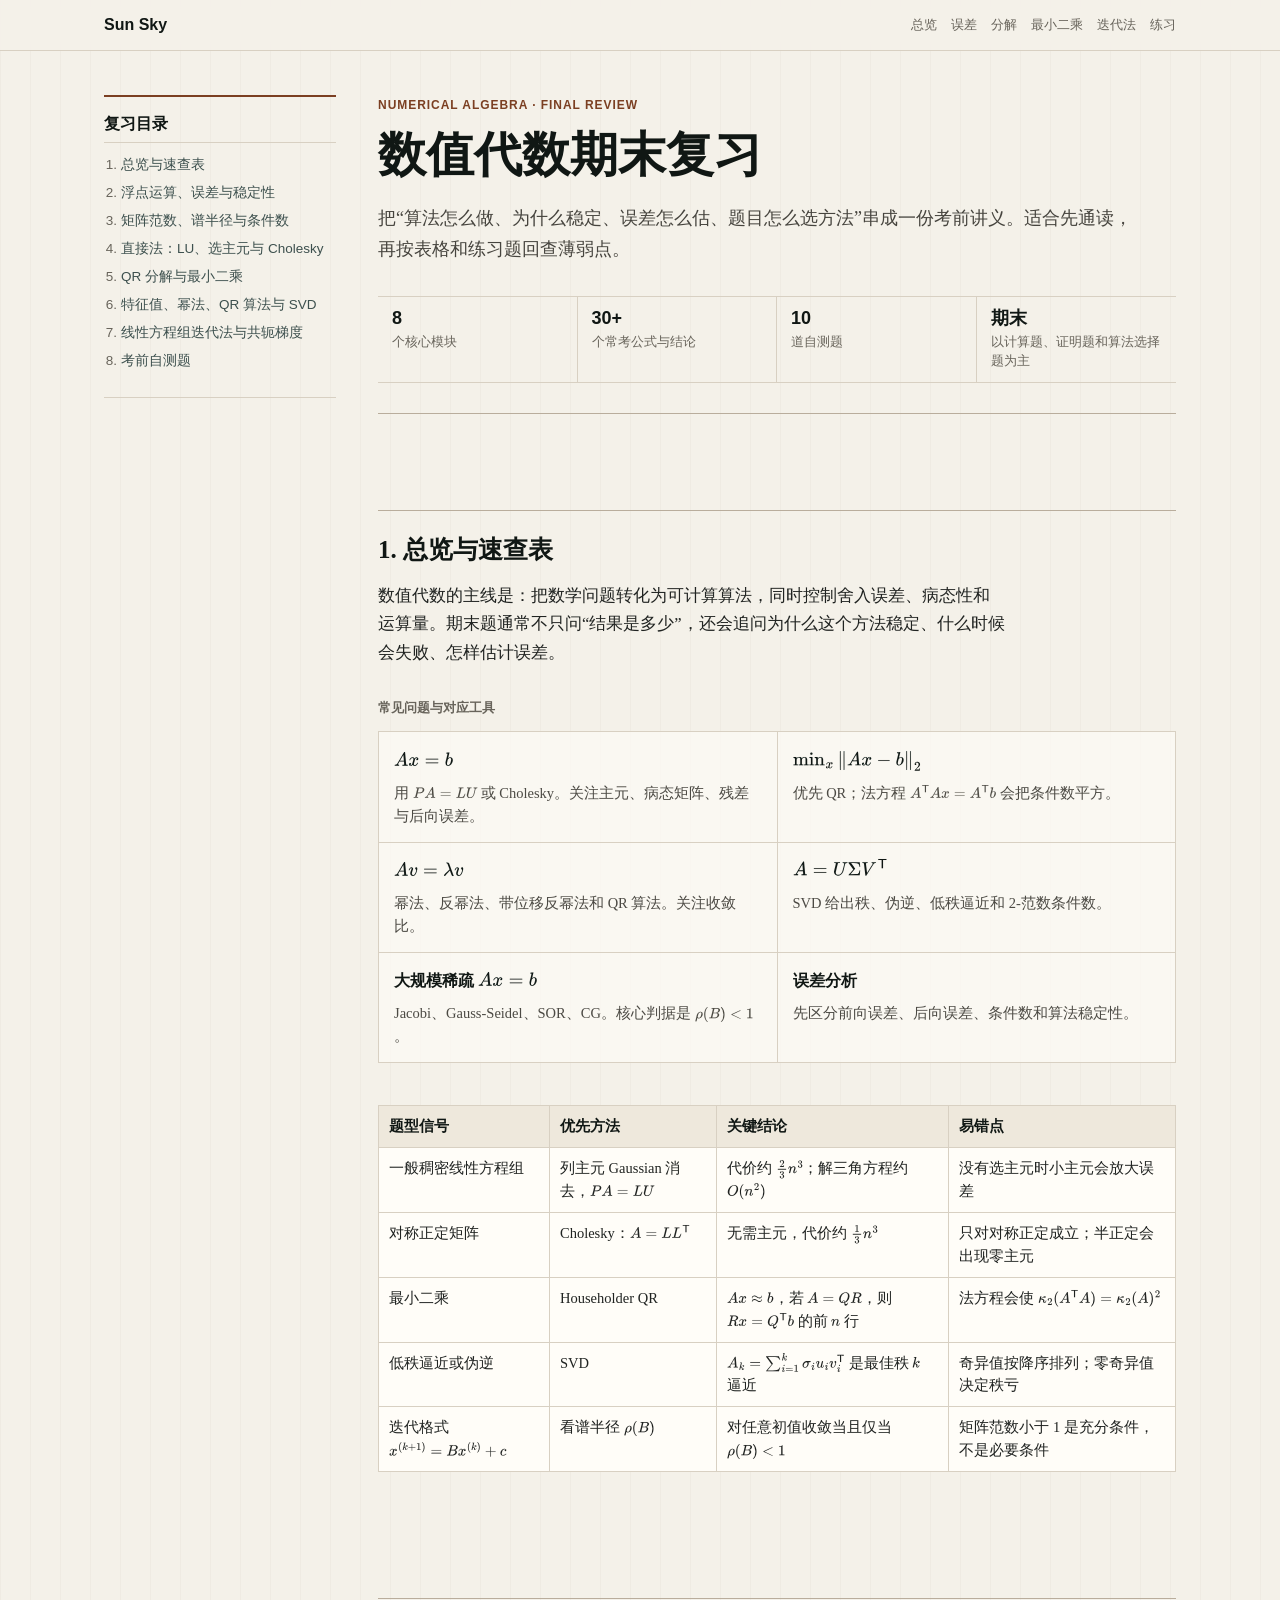
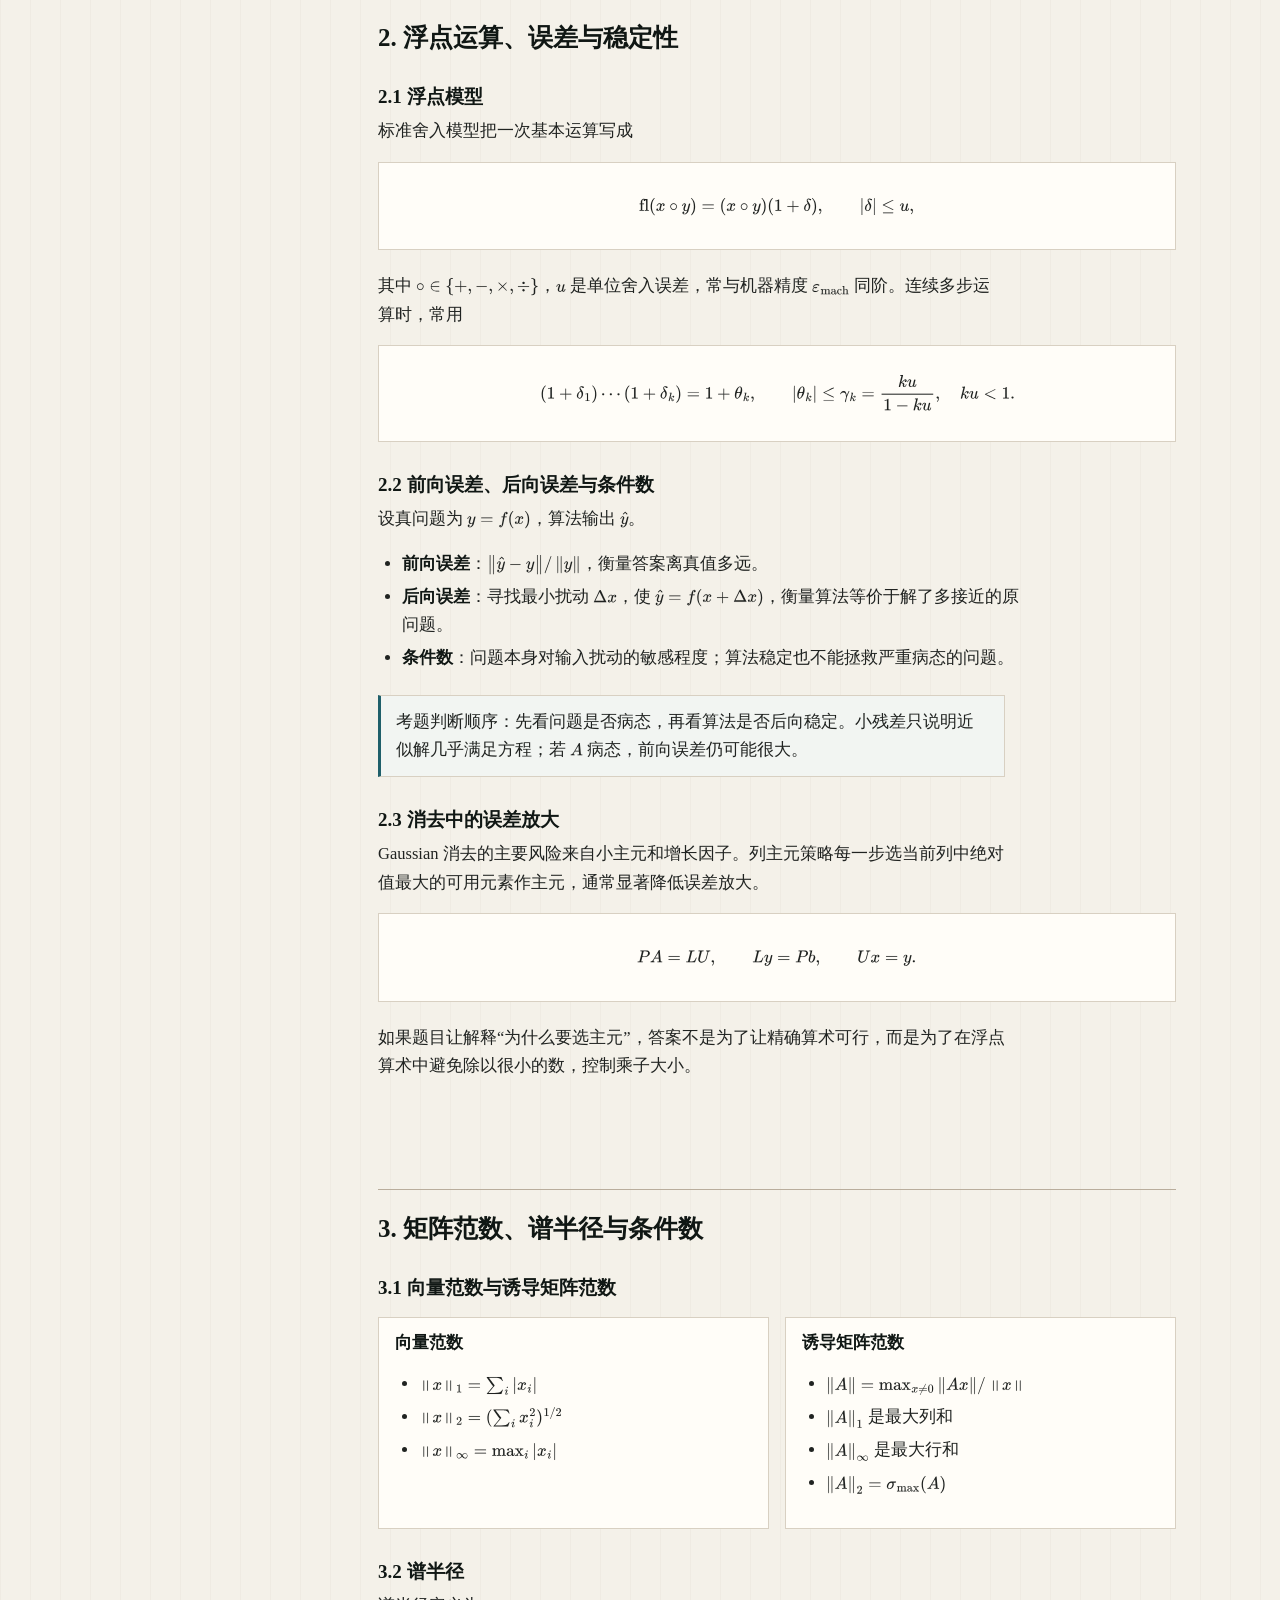
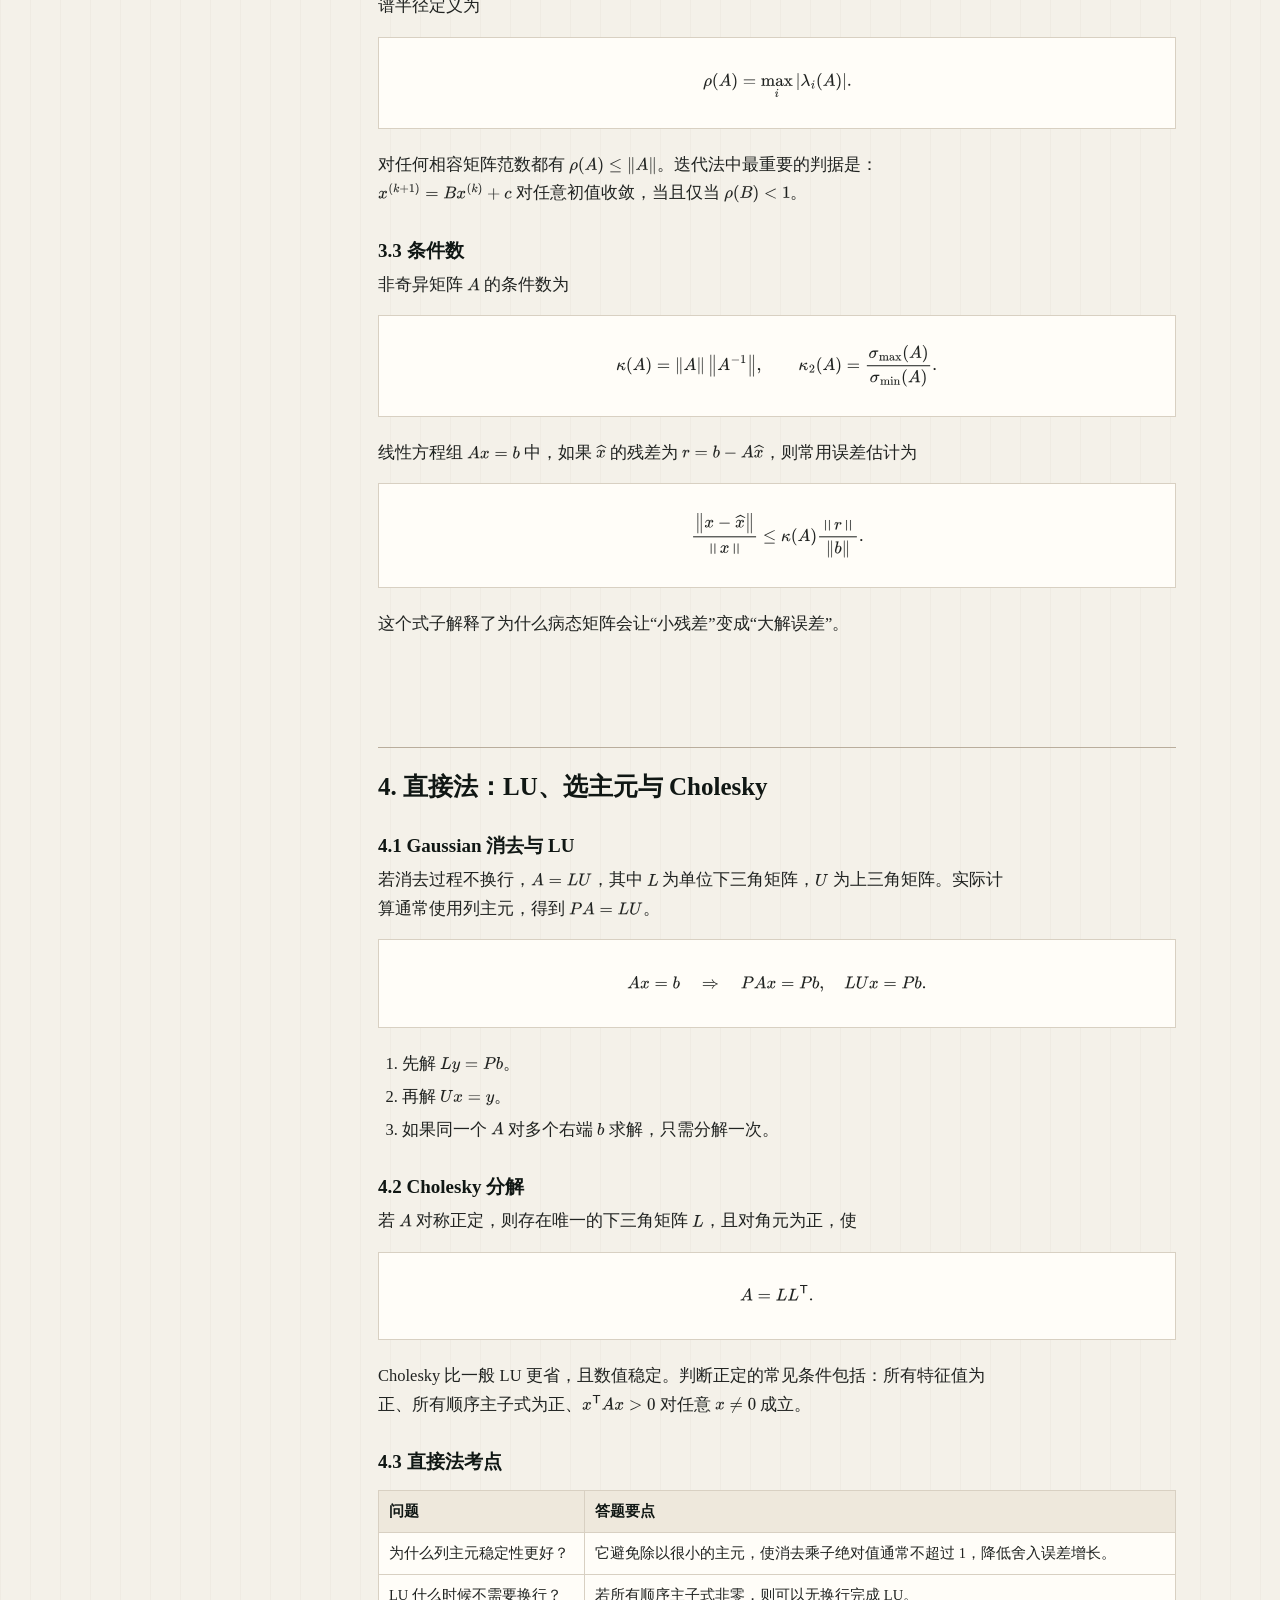
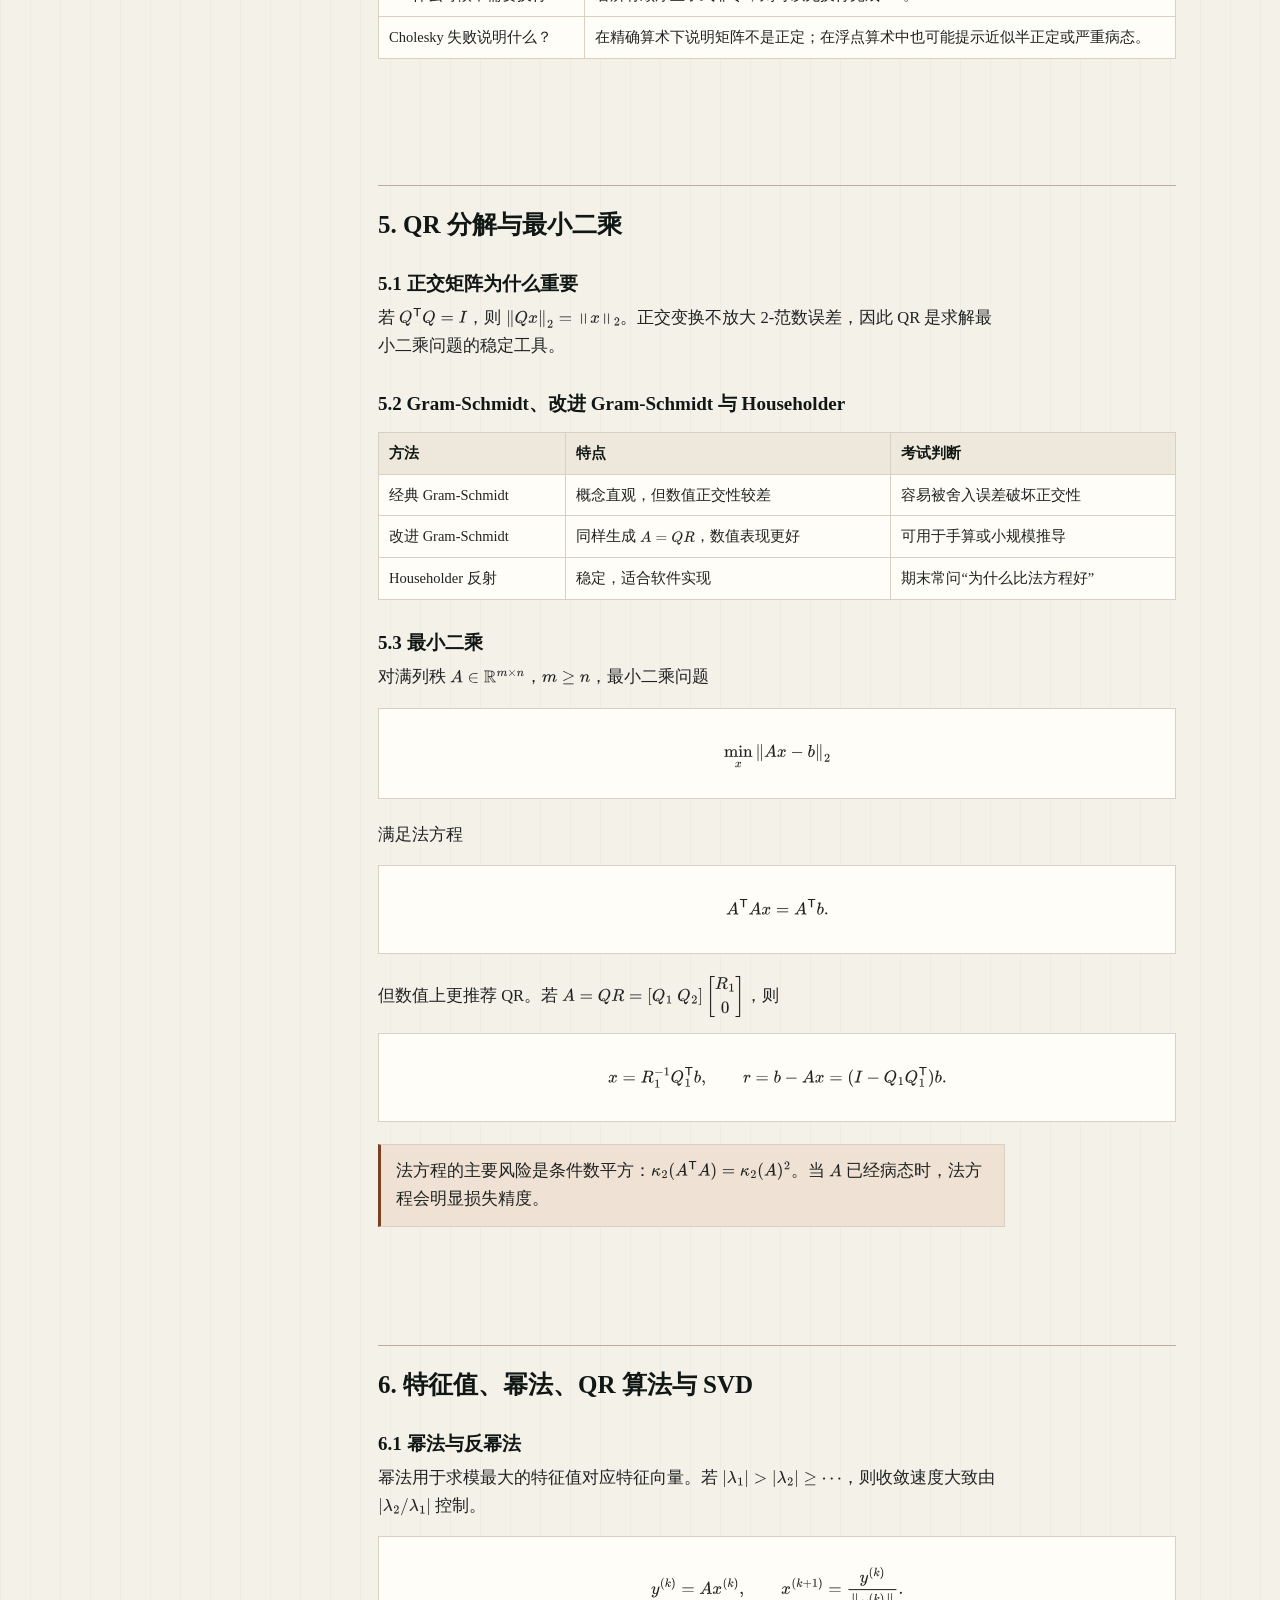
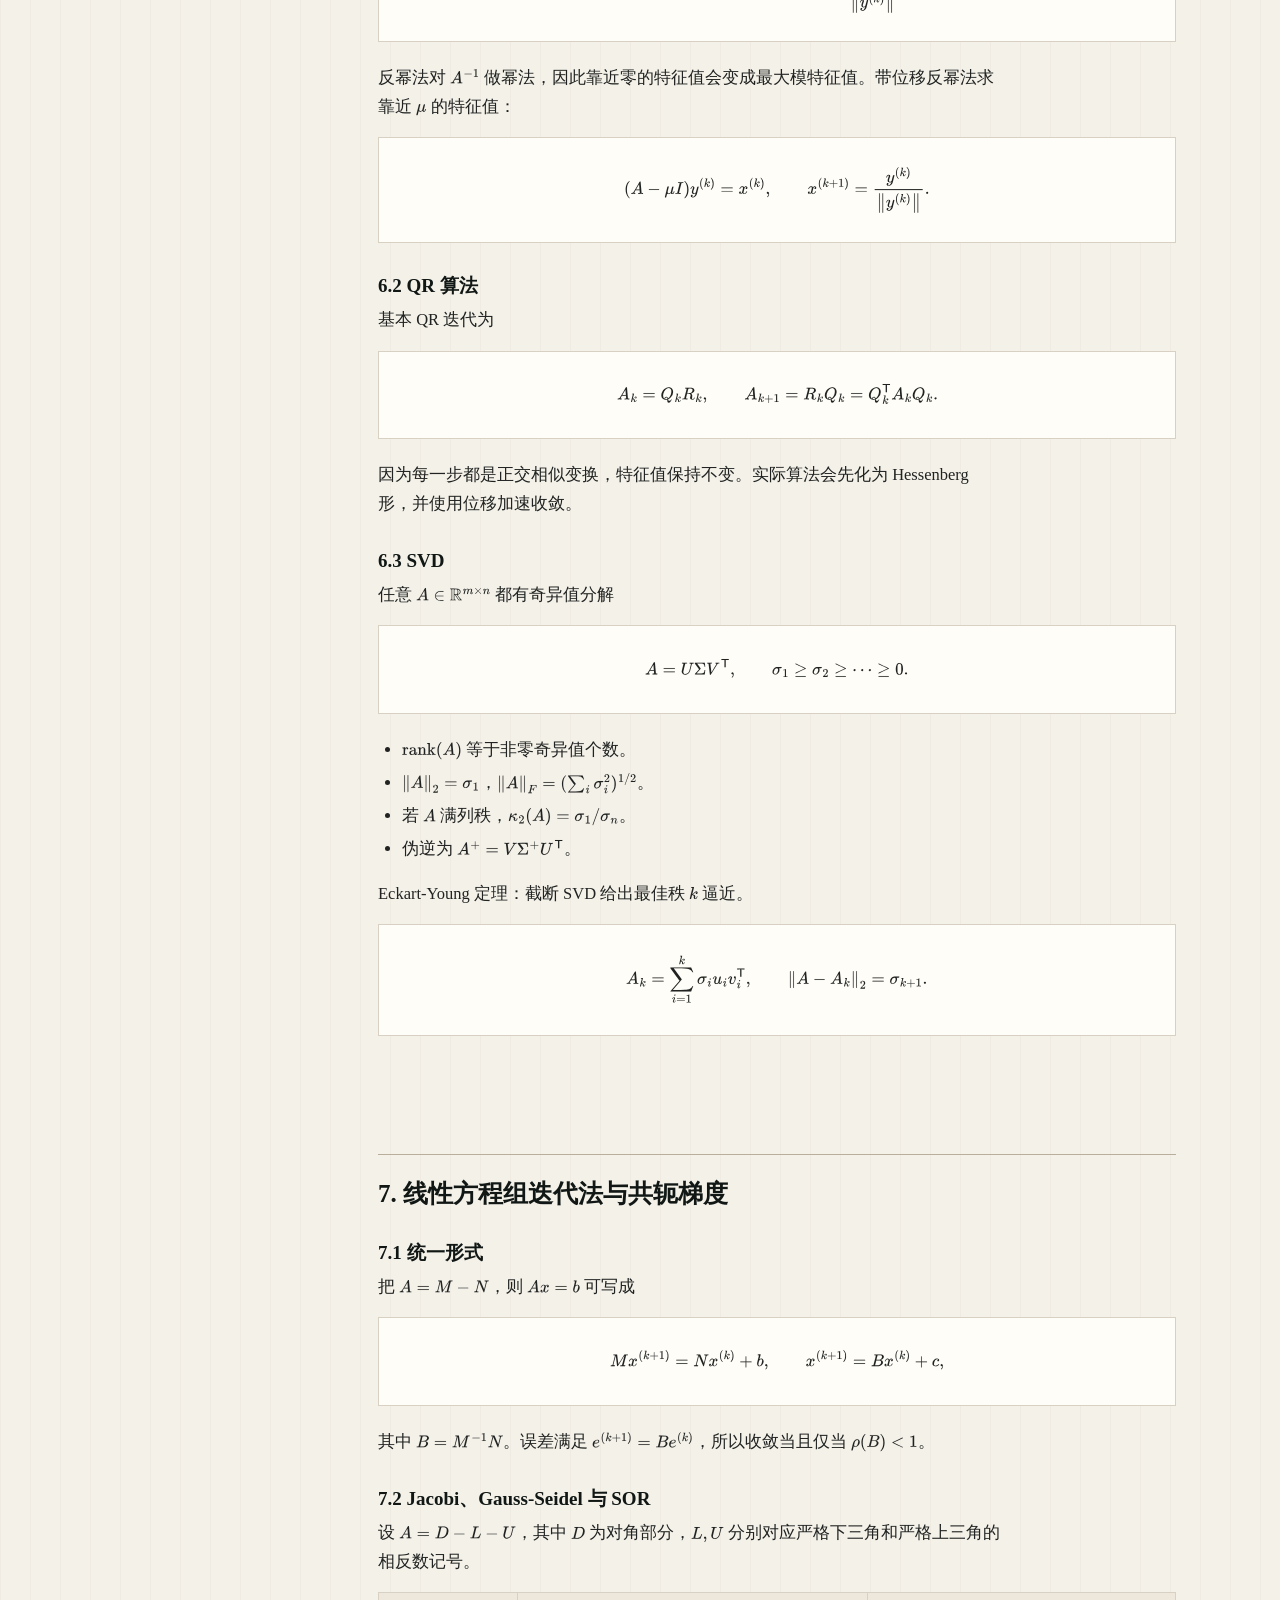
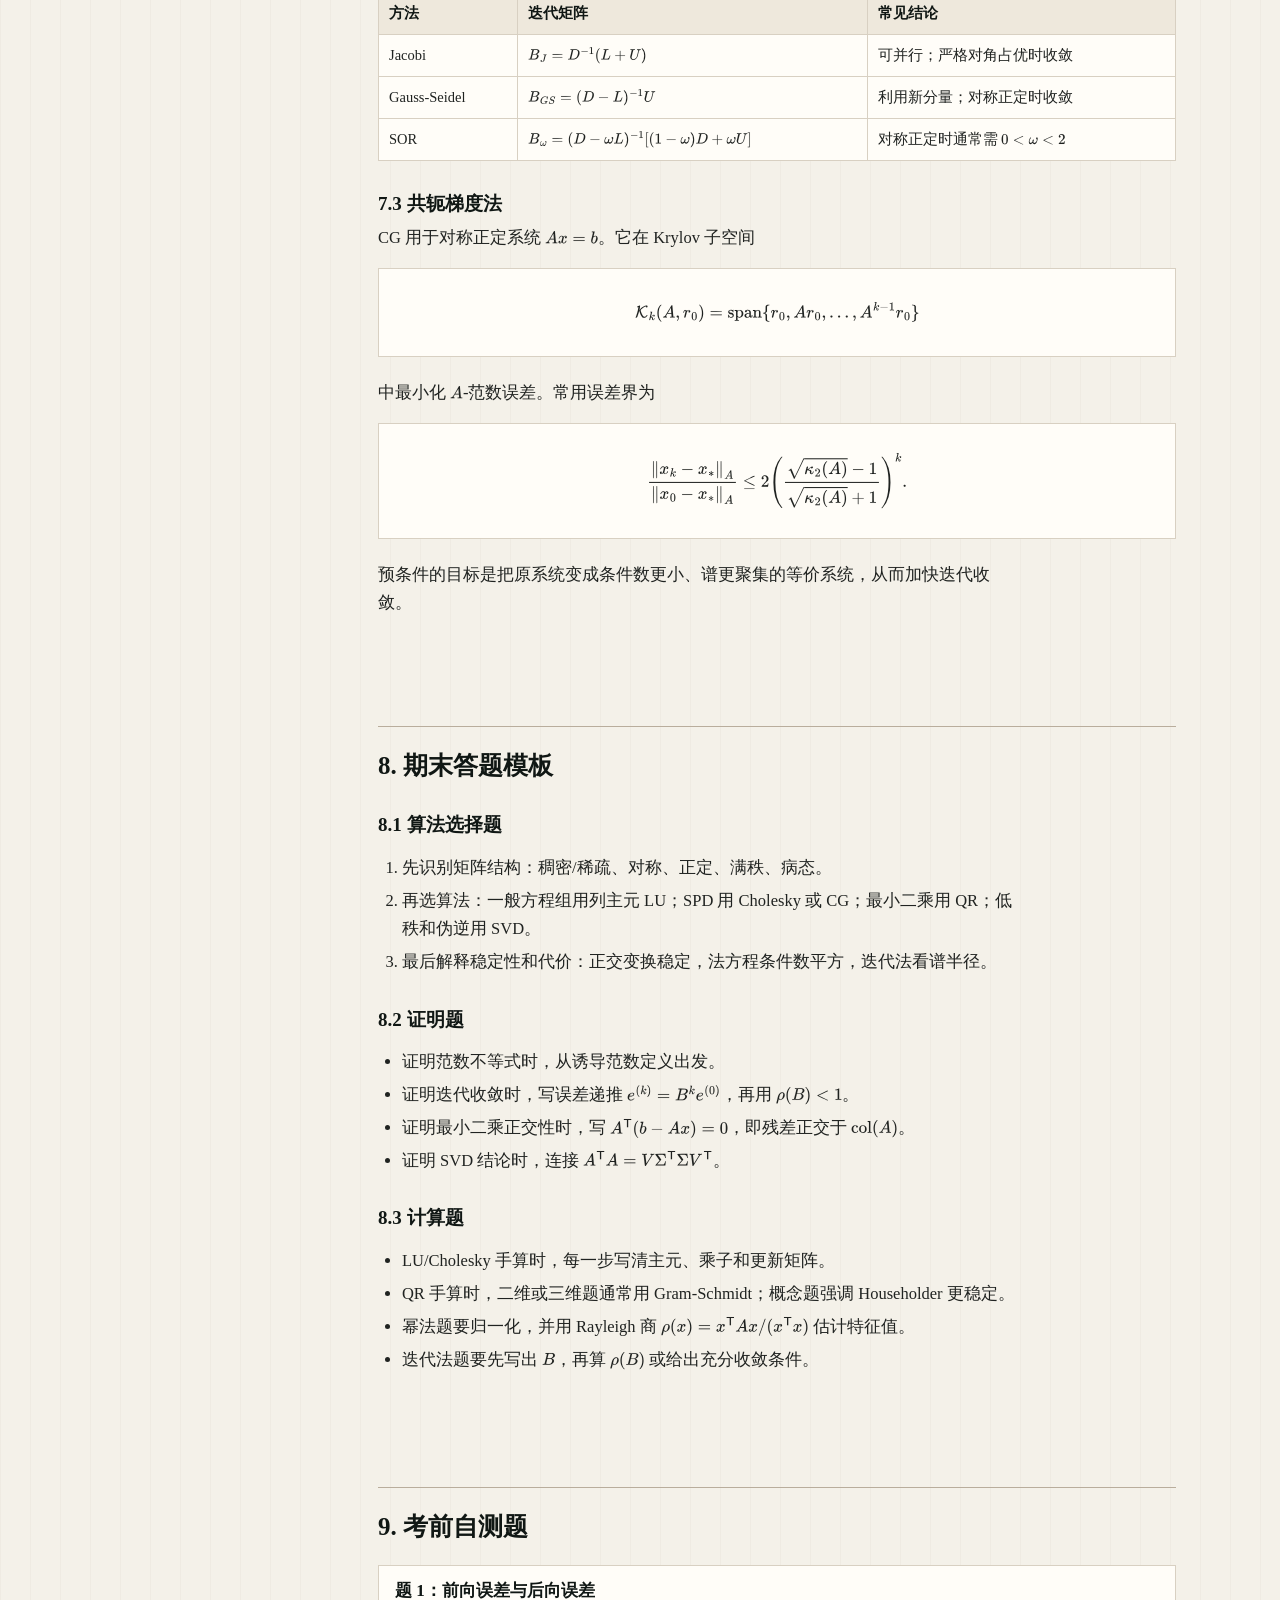
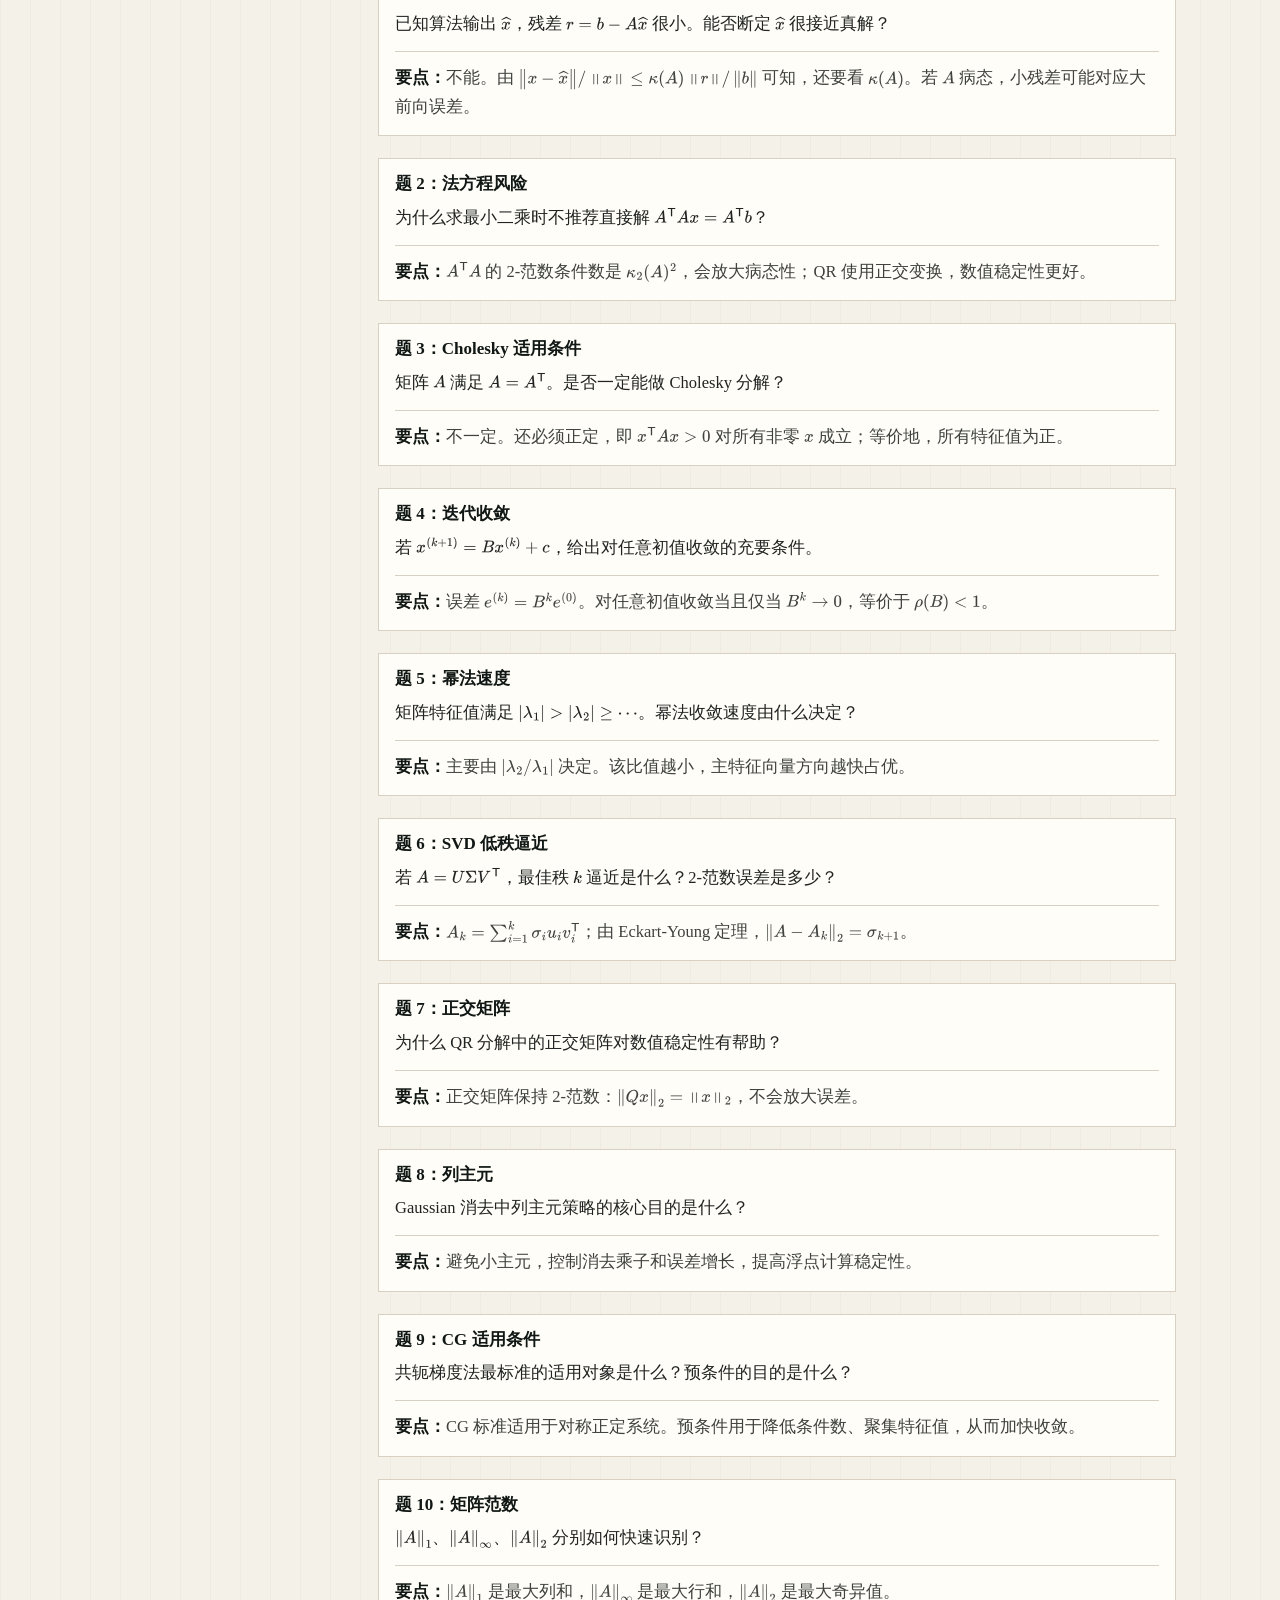
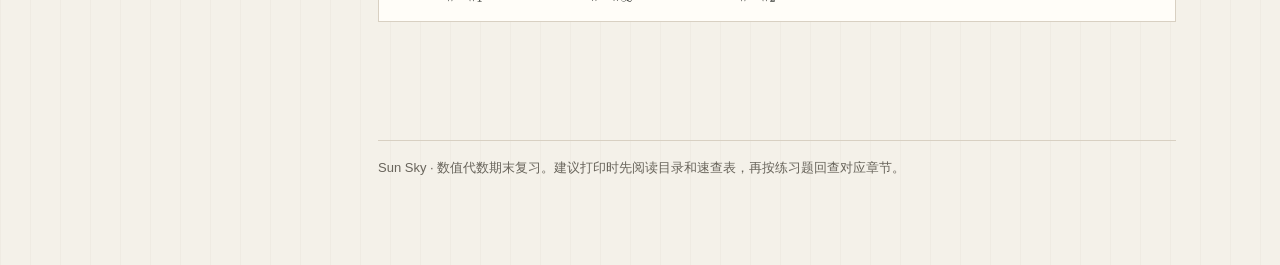
==== commit 4dab22ff: "Refine numerical algebra handout layout" ====
--- a/notes/numerical-algebra-final-review/index.html
+++ b/notes/numerical-algebra-final-review/index.html
@@ -29,424 +29,7 @@
     };
   </script>
   <script defer src="../statistical-learning/vendor/mathjax/tex-svg-full.js"></script>
-  <style>
-    :root {
-      --bg: #f5f7f4;
-      --panel: #ffffff;
-      --panel-soft: #f9fbfa;
-      --text: #1d2d31;
-      --muted: #667276;
-      --heading: #15383e;
-      --line: #d9e2de;
-      --line-strong: #b8c7c2;
-      --accent: #b85f35;
-      --accent-soft: #f6e8df;
-      --teal: #1d6870;
-      --teal-soft: #e8f3f2;
-      --gold-soft: #fff4cc;
-    }
-
-    *,
-    *::before,
-    *::after {
-      box-sizing: border-box;
-    }
-
-    html {
-      scroll-behavior: smooth;
-      background: var(--bg);
-    }
-
-    body {
-      margin: 0;
-      color: var(--text);
-      background:
-        linear-gradient(180deg, #fbf7f1 0, rgba(245, 247, 244, 0) 360px),
-        var(--bg);
-      font-family: "Microsoft YaHei", "Noto Sans CJK SC", "PingFang SC", "Segoe UI", Arial, sans-serif;
-      font-size: 16.5px;
-      line-height: 1.82;
-      text-rendering: optimizeLegibility;
-      -webkit-font-smoothing: antialiased;
-    }
-
-    a {
-      color: var(--teal);
-      text-decoration-thickness: 1px;
-      text-underline-offset: 3px;
-    }
-
-    .topbar {
-      position: sticky;
-      top: 0;
-      z-index: 20;
-      border-bottom: 1px solid var(--line);
-      background: rgba(245, 247, 244, 0.92);
-      backdrop-filter: blur(12px);
-    }
-
-    .topbar-inner {
-      display: flex;
-      align-items: center;
-      justify-content: space-between;
-      width: min(100%, 1120px);
-      margin: 0 auto;
-      padding: 14px 24px;
-    }
-
-    .brand {
-      color: var(--heading);
-      font-size: 19px;
-      font-weight: 800;
-      text-decoration: none;
-    }
-
-    .topbar nav {
-      display: flex;
-      flex-wrap: wrap;
-      gap: 16px;
-      font-size: 14px;
-    }
-
-    main {
-      width: min(100%, 1120px);
-      margin: 0 auto;
-      padding: 42px 24px 72px;
-    }
-
-    .hero {
-      display: grid;
-      grid-template-columns: minmax(0, 1.25fr) minmax(280px, 0.75fr);
-      gap: 34px;
-      align-items: end;
-      padding: 34px 0 38px;
-      border-bottom: 1px solid var(--line);
-    }
-
-    .eyebrow {
-      margin: 0 0 8px;
-      color: var(--accent);
-      font-size: 13px;
-      font-weight: 800;
-      letter-spacing: 0.08em;
-      text-transform: uppercase;
-    }
-
-    h1,
-    h2,
-    h3,
-    h4 {
-      color: var(--heading);
-      line-height: 1.28;
-      letter-spacing: 0;
-    }
-
-    h1 {
-      max-width: 14em;
-      margin: 0;
-      font-size: clamp(34px, 6vw, 62px);
-    }
-
-    h2 {
-      margin: 54px 0 16px;
-      padding-top: 18px;
-      border-top: 2px solid var(--line);
-      font-size: 26px;
-    }
-
-    h3 {
-      margin: 32px 0 10px;
-      font-size: 20px;
-    }
-
-    h4 {
-      margin: 22px 0 8px;
-      font-size: 17px;
-    }
-
-    p,
-    li {
-      max-width: 78ch;
-    }
-
-    .lead {
-      max-width: 760px;
-      margin: 18px 0 0;
-      color: var(--muted);
-      font-size: 20px;
-    }
-
-    .meta-grid {
-      display: grid;
-      grid-template-columns: repeat(2, minmax(0, 1fr));
-      gap: 10px;
-    }
-
-    .meta-item {
-      min-height: 84px;
-      padding: 14px 16px;
-      border: 1px solid var(--line);
-      border-radius: 8px;
-      background: rgba(255, 255, 255, 0.82);
-    }
-
-    .meta-item strong,
-    .meta-item span {
-      display: block;
-    }
-
-    .meta-item strong {
-      color: var(--heading);
-      font-size: 22px;
-      line-height: 1.18;
-    }
-
-    .meta-item span {
-      margin-top: 4px;
-      color: var(--muted);
-      font-size: 13px;
-    }
-
-    .toc {
-      margin: 32px 0 42px;
-      padding: 20px 22px;
-      border: 1px solid var(--line);
-      border-left: 5px solid var(--accent);
-      border-radius: 8px;
-      background: var(--panel);
-    }
-
-    .toc h2 {
-      margin: 0 0 10px;
-      padding: 0;
-      border: 0;
-      font-size: 22px;
-    }
-
-    .toc ol {
-      columns: 2;
-      column-gap: 28px;
-      margin: 0;
-      padding-left: 1.35em;
-    }
-
-    .toc li {
-      break-inside: avoid;
-      margin: 5px 0;
-    }
-
-    .section {
-      margin-top: 16px;
-    }
-
-    .callout {
-      max-width: 78ch;
-      margin: 18px 0 24px;
-      padding: 14px 17px;
-      border: 1px solid var(--line);
-      border-left: 4px solid var(--teal);
-      border-radius: 8px;
-      background: var(--teal-soft);
-    }
-
-    .warning {
-      border-left-color: var(--accent);
-      background: var(--accent-soft);
-    }
-
-    .formula {
-      max-width: 84ch;
-      margin: 18px 0;
-      padding: 16px 18px;
-      overflow-x: auto;
-      border: 1px solid var(--line);
-      border-radius: 8px;
-      background: #fff;
-    }
-
-    .factor-map {
-      margin: 30px 0 38px;
-      padding: 20px;
-      border: 1px solid var(--line);
-      border-radius: 8px;
-      background: var(--panel);
-    }
-
-    .factor-map figcaption {
-      margin-bottom: 16px;
-      color: var(--muted);
-      font-size: 14px;
-      font-weight: 700;
-    }
-
-    .factor-grid {
-      display: grid;
-      grid-template-columns: repeat(3, minmax(0, 1fr));
-      gap: 12px;
-    }
-
-    .factor-card {
-      min-height: 132px;
-      padding: 15px;
-      border: 1px solid var(--line);
-      border-radius: 8px;
-      background: linear-gradient(180deg, #ffffff, #f7faf9);
-    }
-
-    .factor-card strong {
-      display: block;
-      color: var(--heading);
-      font-size: 18px;
-    }
-
-    .factor-card span {
-      display: block;
-      margin-top: 8px;
-      color: var(--muted);
-      font-size: 14px;
-      line-height: 1.55;
-    }
-
-    table {
-      width: 100%;
-      margin: 16px 0 28px;
-      border-collapse: collapse;
-      border: 1px solid var(--line);
-      background: var(--panel);
-      font-size: 15px;
-    }
-
-    th,
-    td {
-      padding: 10px 12px;
-      border: 1px solid var(--line);
-      vertical-align: top;
-      text-align: left;
-    }
-
-    th {
-      color: var(--heading);
-      background: #eef4f2;
-      font-weight: 800;
-    }
-
-    .two-col {
-      display: grid;
-      grid-template-columns: repeat(2, minmax(0, 1fr));
-      gap: 18px;
-      margin: 18px 0 28px;
-    }
-
-    .mini-card {
-      padding: 16px 18px;
-      border: 1px solid var(--line);
-      border-radius: 8px;
-      background: var(--panel);
-    }
-
-    .mini-card h3 {
-      margin-top: 0;
-      font-size: 18px;
-    }
-
-    .problem {
-      margin: 20px 0;
-      padding: 16px 18px;
-      border: 1px solid var(--line);
-      border-radius: 8px;
-      background: var(--panel-soft);
-    }
-
-    .problem h3 {
-      margin-top: 0;
-      font-size: 18px;
-    }
-
-    .answer {
-      margin-top: 10px;
-      padding-top: 10px;
-      border-top: 1px solid var(--line);
-      color: #34464a;
-    }
-
-    code {
-      padding: 0.08em 0.28em;
-      border-radius: 4px;
-      background: #eef3f1;
-      font-family: Consolas, "Courier New", monospace;
-      font-size: 0.92em;
-    }
-
-    .footer {
-      margin-top: 56px;
-      padding-top: 20px;
-      border-top: 1px solid var(--line);
-      color: var(--muted);
-      font-size: 14px;
-    }
-
-    @media (max-width: 820px) {
-      .topbar-inner,
-      .hero,
-      .two-col {
-        display: block;
-      }
-
-      .topbar nav {
-        margin-top: 8px;
-      }
-
-      main {
-        padding: 28px 16px 56px;
-      }
-
-      .meta-grid {
-        margin-top: 24px;
-      }
-
-      .toc ol {
-        columns: 1;
-      }
-
-      .factor-grid {
-        grid-template-columns: 1fr;
-      }
-
-      table {
-        display: block;
-        overflow-x: auto;
-        white-space: nowrap;
-      }
-    }
-
-    @media print {
-      body {
-        background: #fff;
-      }
-
-      .topbar {
-        position: static;
-      }
-
-      main {
-        width: auto;
-        padding: 0;
-      }
-
-      .toc,
-      .factor-map,
-      .mini-card,
-      .problem,
-      .formula {
-        break-inside: avoid;
-      }
-
-      a {
-        color: inherit;
-        text-decoration: none;
-      }
-    }
-  </style>
+  <link rel="stylesheet" href="style.css">
 </head>
 <body>
   <header class="topbar">
@@ -463,7 +46,7 @@
     </div>
   </header>
 
-  <main>
+  <main class="page-layout">
     <section class="hero">
       <div>
         <p class="eyebrow">Numerical Algebra · Final Review</p>
--- a/notes/numerical-algebra-final-review/style.css
+++ b/notes/numerical-algebra-final-review/style.css
@@ -0,0 +1,566 @@
+:root {
+  --page-bg: #f4f1e9;
+  --paper: #fbfaf5;
+  --paper-soft: #f7f4ec;
+  --ink: #202321;
+  --ink-strong: #101714;
+  --muted: #68645b;
+  --muted-light: #8b8579;
+  --rule: #d8d0c2;
+  --rule-strong: #b9ad9c;
+  --accent: #7b3f22;
+  --accent-soft: #efe2d4;
+  --link: #1f5f6a;
+  --toc-width: 232px;
+  --content-width: 820px;
+  --page-max: 1120px;
+  --space-1: 4px;
+  --space-2: 8px;
+  --space-3: 12px;
+  --space-4: 16px;
+  --space-5: 22px;
+  --space-6: 30px;
+  --space-7: 42px;
+  --space-8: 54px;
+  --font-body: "Noto Serif CJK SC", "Source Han Serif SC", "Songti SC", SimSun, "Microsoft YaHei", serif;
+  --font-ui: "Noto Sans CJK SC", "Microsoft YaHei", "PingFang SC", "Segoe UI", Arial, sans-serif;
+  --font-mono: "Latin Modern Mono", Consolas, "Courier New", monospace;
+  --text-size: 16.5px;
+  --line-height: 1.72;
+}
+
+*,
+*::before,
+*::after {
+  box-sizing: border-box;
+}
+
+html {
+  background: var(--page-bg);
+  scroll-behavior: smooth;
+}
+
+body {
+  margin: 0;
+  color: var(--ink);
+  background:
+    linear-gradient(90deg, rgba(122, 91, 52, 0.035) 1px, transparent 1px),
+    var(--page-bg);
+  background-size: 30px 30px;
+  font-family: var(--font-body);
+  font-size: var(--text-size);
+  line-height: var(--line-height);
+  letter-spacing: 0;
+  text-rendering: optimizeLegibility;
+  -webkit-font-smoothing: antialiased;
+}
+
+a {
+  color: var(--link);
+  text-decoration-color: rgba(31, 95, 106, 0.42);
+  text-decoration-thickness: 1px;
+  text-underline-offset: 3px;
+}
+
+a:hover {
+  color: #123f48;
+  text-decoration-color: currentColor;
+}
+
+.topbar {
+  position: sticky;
+  top: 0;
+  z-index: 20;
+  border-bottom: 1px solid var(--rule);
+  background: rgba(244, 241, 233, 0.94);
+  backdrop-filter: blur(10px);
+}
+
+.topbar-inner {
+  display: flex;
+  align-items: center;
+  justify-content: space-between;
+  width: min(100%, var(--page-max));
+  margin: 0 auto;
+  padding: 11px 24px;
+  font-family: var(--font-ui);
+}
+
+.brand {
+  color: var(--ink-strong);
+  font-size: 16px;
+  font-weight: 700;
+  text-decoration: none;
+}
+
+.topbar nav {
+  display: flex;
+  flex-wrap: wrap;
+  gap: 14px;
+  color: var(--muted);
+  font-size: 13px;
+}
+
+.topbar nav a {
+  color: var(--muted);
+  text-decoration: none;
+}
+
+.topbar nav a:hover {
+  color: var(--accent);
+}
+
+.page-layout {
+  display: grid;
+  grid-template-columns: var(--toc-width) minmax(0, var(--content-width));
+  gap: 42px;
+  align-items: start;
+  width: min(100%, var(--page-max));
+  margin: 0 auto;
+  padding: 44px 24px 76px;
+}
+
+.page-layout > .hero,
+.page-layout > .section,
+.page-layout > .footer {
+  grid-column: 2;
+  max-width: var(--content-width);
+}
+
+.hero {
+  padding: 0 0 var(--space-6);
+  border-bottom: 1px solid var(--rule-strong);
+}
+
+.eyebrow {
+  margin: 0 0 var(--space-2);
+  color: var(--accent);
+  font-family: var(--font-ui);
+  font-size: 12px;
+  font-weight: 700;
+  letter-spacing: 0.08em;
+  text-transform: uppercase;
+}
+
+h1,
+h2,
+h3,
+h4 {
+  color: var(--ink-strong);
+  font-family: var(--font-body);
+  font-weight: 700;
+  line-height: 1.32;
+  letter-spacing: 0;
+}
+
+h1 {
+  max-width: 12em;
+  margin: 0;
+  font-size: clamp(34px, 4vw, 48px);
+}
+
+h2 {
+  margin: var(--space-8) 0 var(--space-4);
+  padding-top: var(--space-5);
+  border-top: 1px solid var(--rule-strong);
+  font-size: 25px;
+}
+
+h3 {
+  margin: var(--space-6) 0 var(--space-2);
+  font-size: 19px;
+}
+
+h4 {
+  margin: var(--space-5) 0 var(--space-2);
+  font-size: 16.5px;
+}
+
+p {
+  margin: 0 0 0.78em;
+}
+
+p,
+li {
+  max-width: 76ch;
+}
+
+li + li {
+  margin-top: 0.28em;
+}
+
+ul,
+ol {
+  padding-left: 1.45em;
+}
+
+.lead {
+  max-width: 760px;
+  margin: var(--space-4) 0 0;
+  color: #46443e;
+  font-size: 18px;
+  line-height: 1.75;
+}
+
+.meta-grid {
+  display: grid;
+  grid-template-columns: repeat(4, minmax(0, 1fr));
+  gap: 0;
+  margin-top: var(--space-6);
+  border-top: 1px solid var(--rule);
+  border-bottom: 1px solid var(--rule);
+}
+
+.meta-item {
+  min-height: 0;
+  padding: 10px 14px;
+  border-right: 1px solid var(--rule);
+  background: transparent;
+}
+
+.meta-item:last-child {
+  border-right: 0;
+}
+
+.meta-item strong,
+.meta-item span {
+  display: block;
+}
+
+.meta-item strong {
+  color: var(--ink-strong);
+  font-family: var(--font-ui);
+  font-size: 18px;
+  line-height: 1.25;
+}
+
+.meta-item span {
+  margin-top: var(--space-1);
+  color: var(--muted);
+  font-family: var(--font-ui);
+  font-size: 12.5px;
+  line-height: 1.55;
+}
+
+.toc {
+  grid-column: 1;
+  grid-row: 1;
+  align-self: start;
+  position: sticky;
+  top: 68px;
+  max-height: calc(100vh - 88px);
+  margin: 0;
+  padding: 16px 0 18px;
+  overflow: auto;
+  border-top: 2px solid var(--accent);
+  border-bottom: 1px solid var(--rule);
+  background: transparent;
+  font-family: var(--font-ui);
+}
+
+.toc h2 {
+  margin: 0 0 var(--space-3);
+  padding: 0 0 var(--space-2);
+  border: 0;
+  border-bottom: 1px solid var(--rule);
+  color: var(--ink-strong);
+  font-size: 16px;
+}
+
+.toc ol {
+  columns: 1;
+  margin: 0;
+  padding-left: 1.25em;
+  color: var(--muted);
+  font-size: 13.5px;
+  line-height: 1.5;
+}
+
+.toc li {
+  margin: 0 0 0.58em;
+  max-width: none;
+}
+
+.toc a {
+  color: #3d504e;
+  text-decoration: none;
+}
+
+.toc a:hover {
+  color: var(--accent);
+  text-decoration: underline;
+}
+
+.section {
+  padding: 0;
+}
+
+.callout {
+  max-width: 76ch;
+  margin: var(--space-5) 0;
+  padding: 12px 15px;
+  border: 1px solid var(--rule);
+  border-left: 3px solid var(--link);
+  background: #f2f5f2;
+}
+
+.warning {
+  border-left-color: var(--accent);
+  background: var(--accent-soft);
+}
+
+.formula {
+  max-width: 100%;
+  margin: var(--space-4) 0 var(--space-5);
+  padding: 11px 14px;
+  overflow-x: auto;
+  border: 1px solid var(--rule);
+  background: #fffdf8;
+}
+
+.factor-map {
+  margin: var(--space-6) 0 var(--space-7);
+  padding: 0;
+  border: 0;
+  background: transparent;
+}
+
+.factor-map figcaption {
+  margin-bottom: var(--space-3);
+  color: var(--muted);
+  font-family: var(--font-ui);
+  font-size: 13px;
+  font-weight: 700;
+}
+
+.factor-grid {
+  display: grid;
+  grid-template-columns: repeat(2, minmax(0, 1fr));
+  border-top: 1px solid var(--rule);
+  border-left: 1px solid var(--rule);
+}
+
+.factor-card {
+  min-height: 0;
+  padding: 14px 15px;
+  border-right: 1px solid var(--rule);
+  border-bottom: 1px solid var(--rule);
+  background: rgba(255, 253, 248, 0.62);
+}
+
+.factor-card strong {
+  display: block;
+  color: var(--ink-strong);
+  font-family: var(--font-ui);
+  font-size: 16px;
+}
+
+.factor-card span {
+  display: block;
+  margin-top: var(--space-2);
+  color: #4c4a44;
+  font-size: 14.5px;
+  line-height: 1.58;
+}
+
+table {
+  width: 100%;
+  margin: var(--space-4) 0 var(--space-6);
+  border-collapse: collapse;
+  border: 1px solid var(--rule-strong);
+  background: #fffdf8;
+  font-size: 14.5px;
+  line-height: 1.58;
+}
+
+th,
+td {
+  padding: 9px 10px;
+  border: 1px solid var(--rule);
+  vertical-align: top;
+  text-align: left;
+}
+
+th {
+  color: var(--ink-strong);
+  background: #eee8dc;
+  font-family: var(--font-ui);
+  font-weight: 700;
+}
+
+.two-col {
+  display: grid;
+  grid-template-columns: repeat(2, minmax(0, 1fr));
+  gap: var(--space-4);
+  margin: var(--space-4) 0 var(--space-6);
+}
+
+.mini-card {
+  padding: 14px 16px;
+  border: 1px solid var(--rule);
+  background: #fffdf8;
+}
+
+.mini-card h3 {
+  margin-top: 0;
+  font-size: 17px;
+}
+
+.problem {
+  margin: var(--space-5) 0;
+  padding: 14px 16px;
+  border: 1px solid var(--rule);
+  background: #fffdf8;
+}
+
+.problem h3 {
+  margin-top: 0;
+  font-size: 17px;
+}
+
+.answer {
+  margin-top: var(--space-3);
+  padding-top: var(--space-3);
+  border-top: 1px solid var(--rule);
+  color: #3e413d;
+}
+
+code {
+  padding: 0.05em 0.25em;
+  border: 1px solid rgba(216, 208, 194, 0.75);
+  background: #f2eee5;
+  font-family: var(--font-mono);
+  font-size: 0.9em;
+}
+
+strong {
+  color: var(--ink-strong);
+}
+
+mjx-container[jax="SVG"][display="true"] {
+  max-width: 100%;
+  overflow-x: auto;
+  overflow-y: hidden;
+  padding: 0.1em 0;
+}
+
+.footer {
+  margin-top: var(--space-8);
+  padding-top: var(--space-4);
+  border-top: 1px solid var(--rule);
+  color: var(--muted);
+  font-family: var(--font-ui);
+  font-size: 13px;
+}
+
+@media (max-width: 980px) {
+  .topbar-inner {
+    display: block;
+    padding: 10px 18px;
+  }
+
+  .topbar nav {
+    margin-top: 6px;
+    gap: 10px;
+  }
+
+  .page-layout {
+    display: block;
+    width: min(100%, 860px);
+    padding: 30px 18px 58px;
+  }
+
+  .page-layout > .hero,
+  .page-layout > .section,
+  .page-layout > .footer {
+    max-width: none;
+  }
+
+  .toc {
+    position: static;
+    max-height: none;
+    margin: var(--space-6) 0 var(--space-7);
+    padding: 14px 16px 16px;
+    border: 1px solid var(--rule);
+    border-top: 2px solid var(--accent);
+    background: rgba(255, 253, 248, 0.72);
+  }
+
+  .toc h2 {
+    margin-bottom: var(--space-2);
+  }
+}
+
+@media (max-width: 680px) {
+  body {
+    font-size: 15.8px;
+  }
+
+  h1 {
+    font-size: 32px;
+  }
+
+  h2 {
+    margin-top: var(--space-7);
+    font-size: 22px;
+  }
+
+  h3 {
+    font-size: 18px;
+  }
+
+  .lead {
+    font-size: 16.5px;
+  }
+
+  .meta-grid,
+  .factor-grid,
+  .two-col {
+    grid-template-columns: 1fr;
+  }
+
+  .meta-item {
+    border-right: 0;
+    border-bottom: 1px solid var(--rule);
+  }
+
+  .meta-item:last-child {
+    border-bottom: 0;
+  }
+
+  table {
+    display: block;
+    overflow-x: auto;
+    white-space: nowrap;
+  }
+}
+
+@media print {
+  body {
+    background: #fff;
+  }
+
+  .topbar,
+  .toc {
+    display: none;
+  }
+
+  .page-layout {
+    display: block;
+    width: auto;
+    padding: 0;
+  }
+
+  .formula,
+  .factor-card,
+  .mini-card,
+  .problem,
+  table {
+    break-inside: avoid;
+  }
+
+  a {
+    color: inherit;
+    text-decoration: none;
+  }
+}
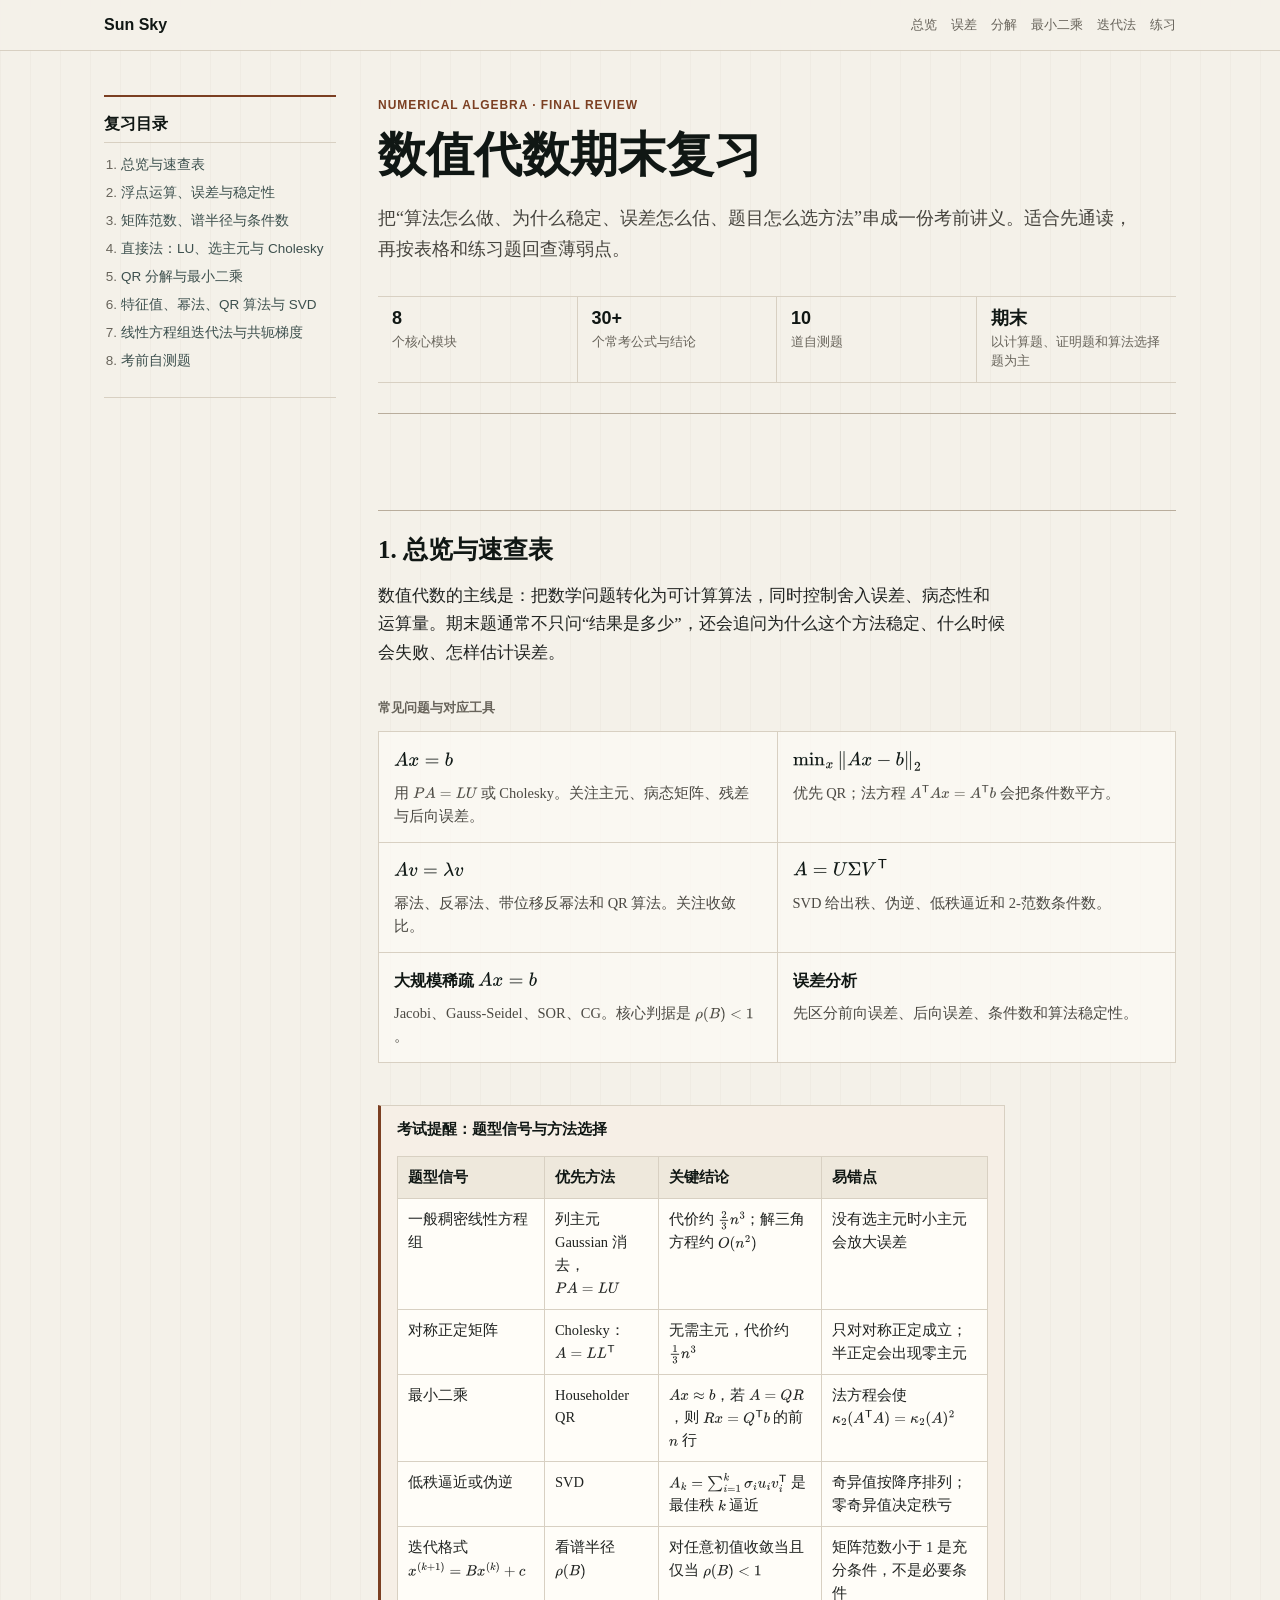
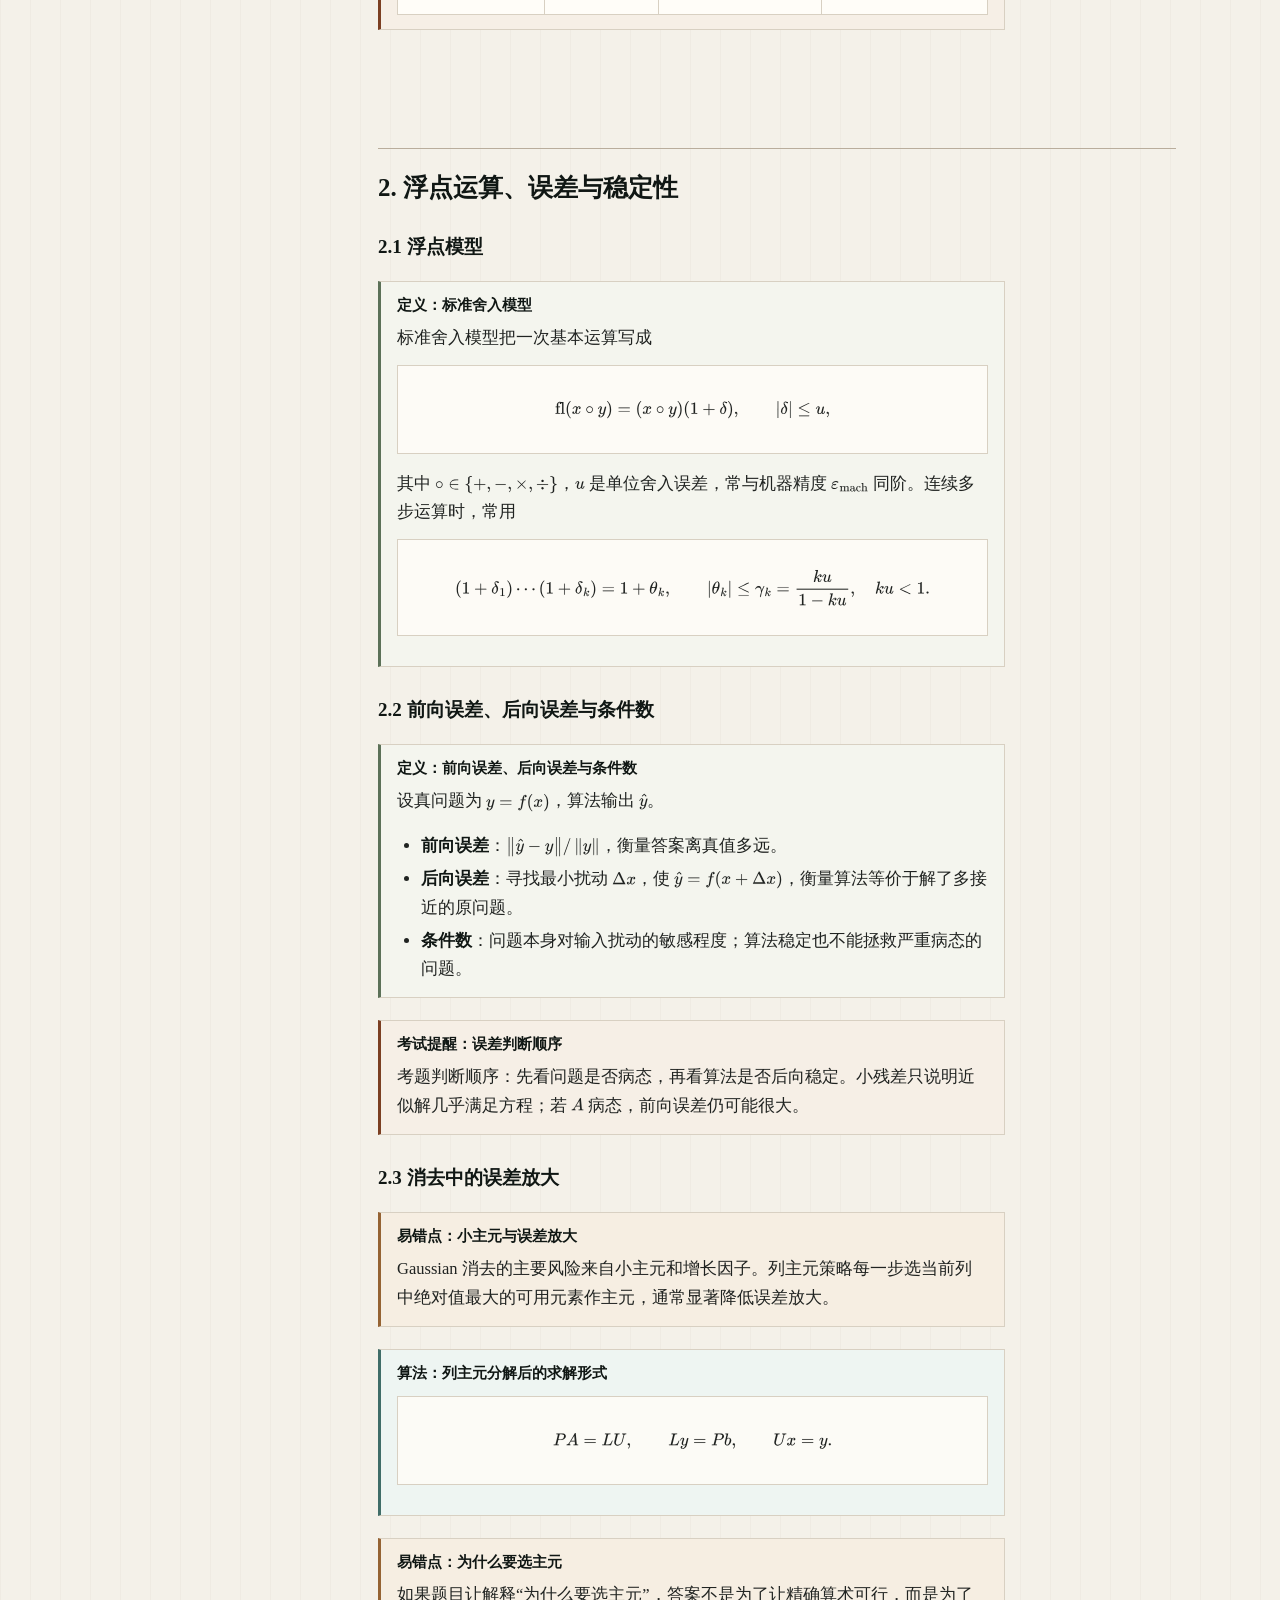
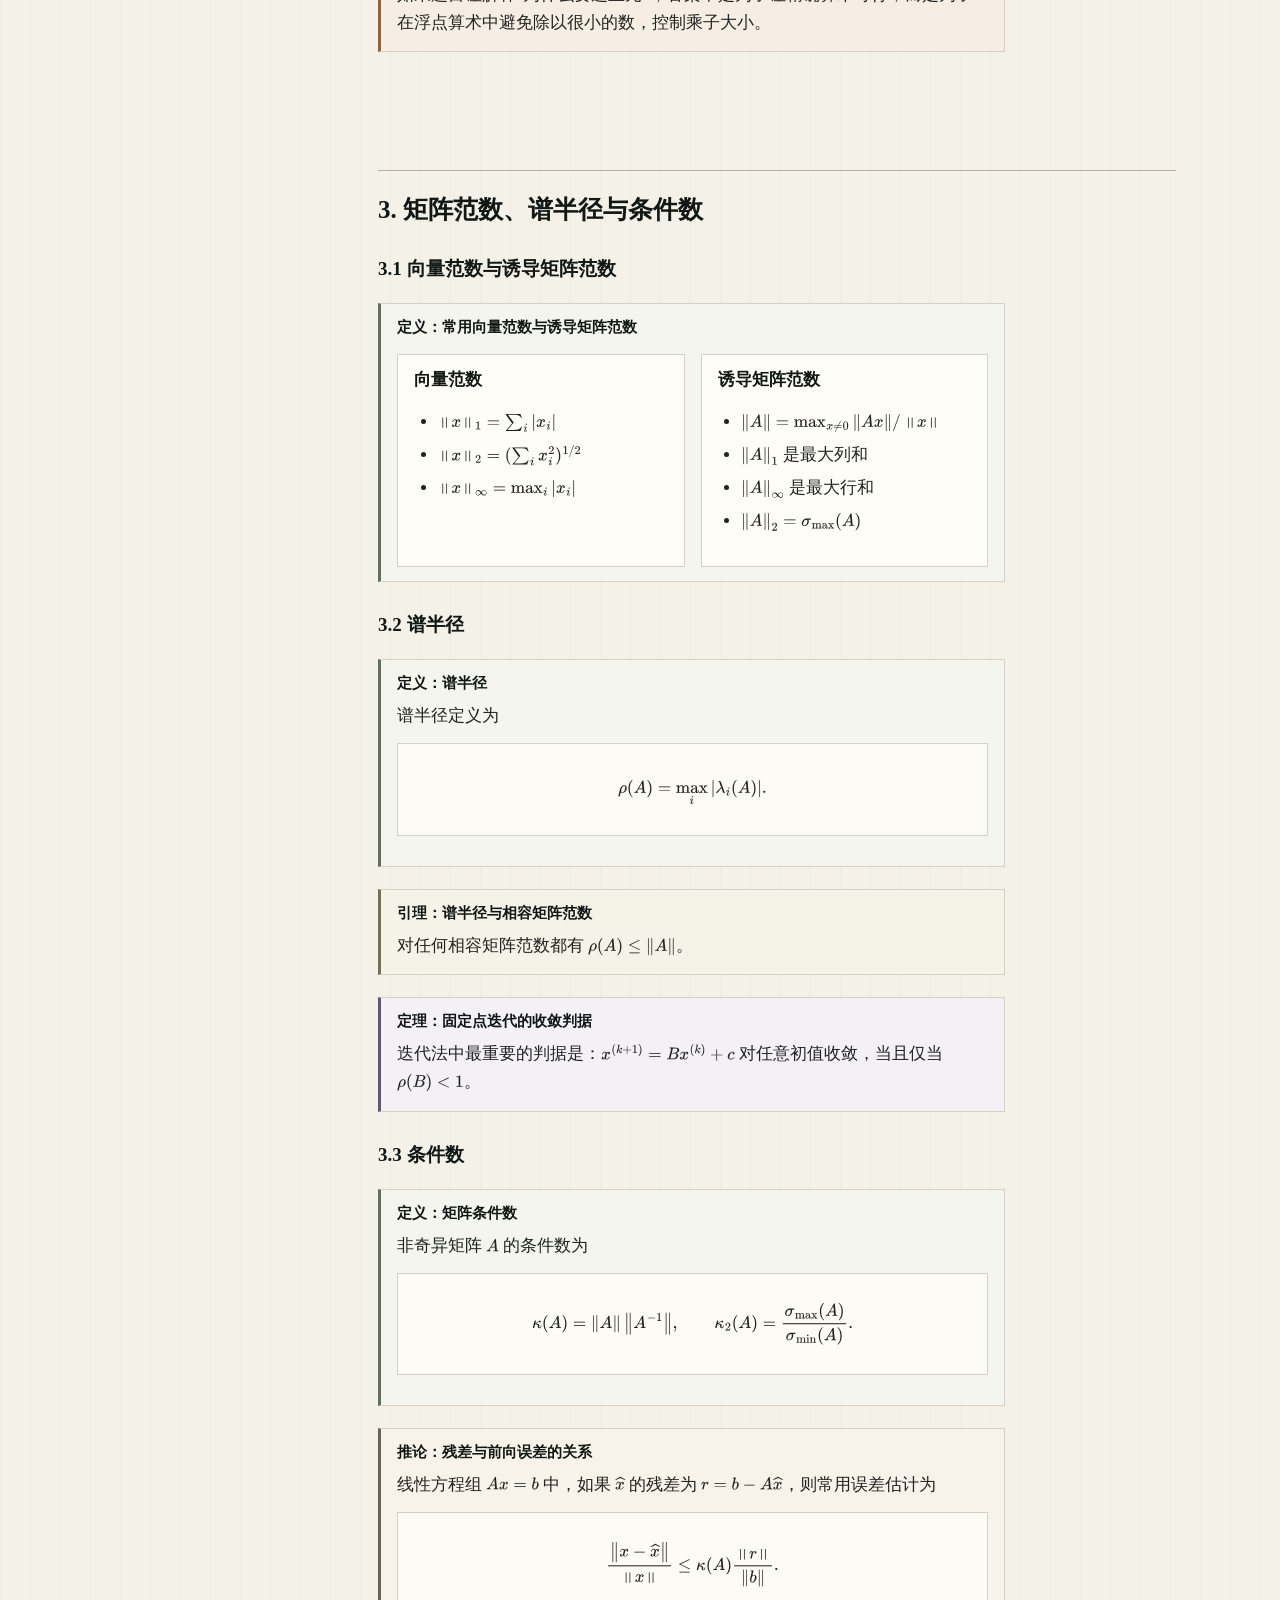
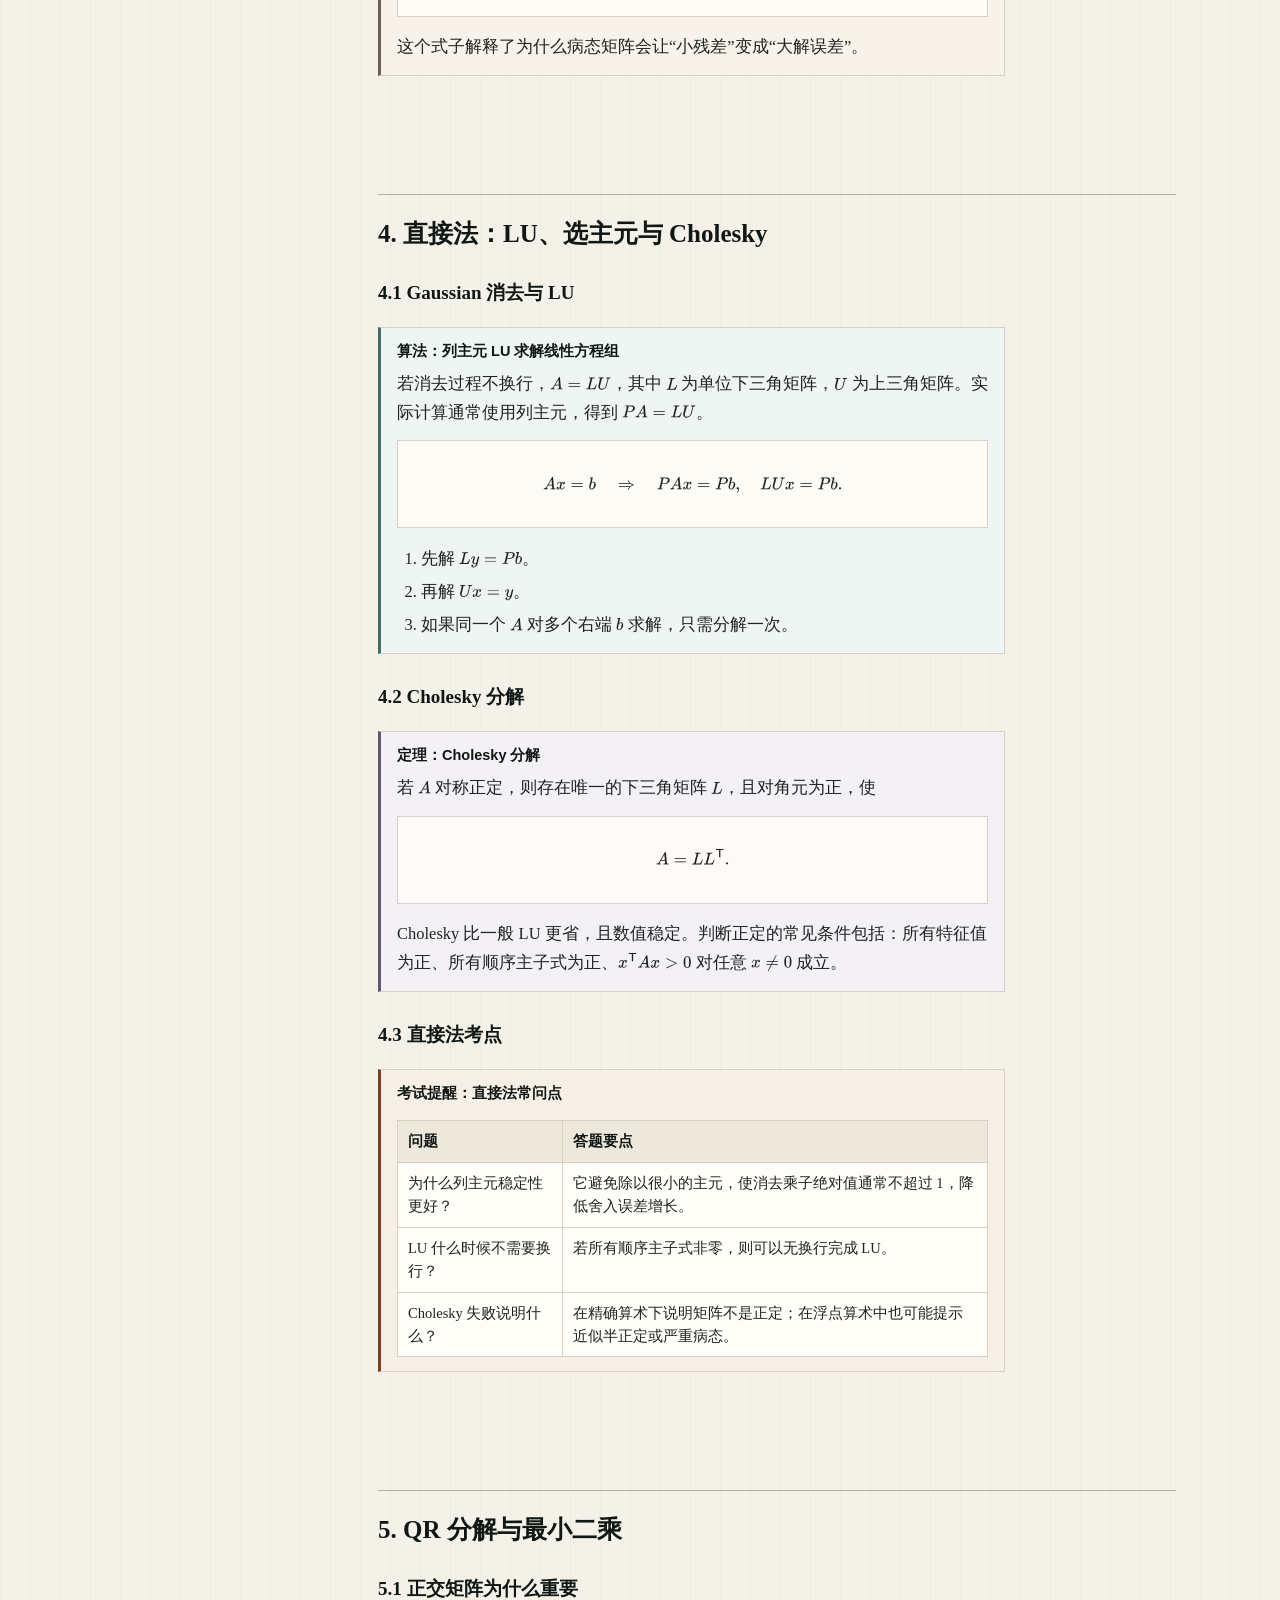
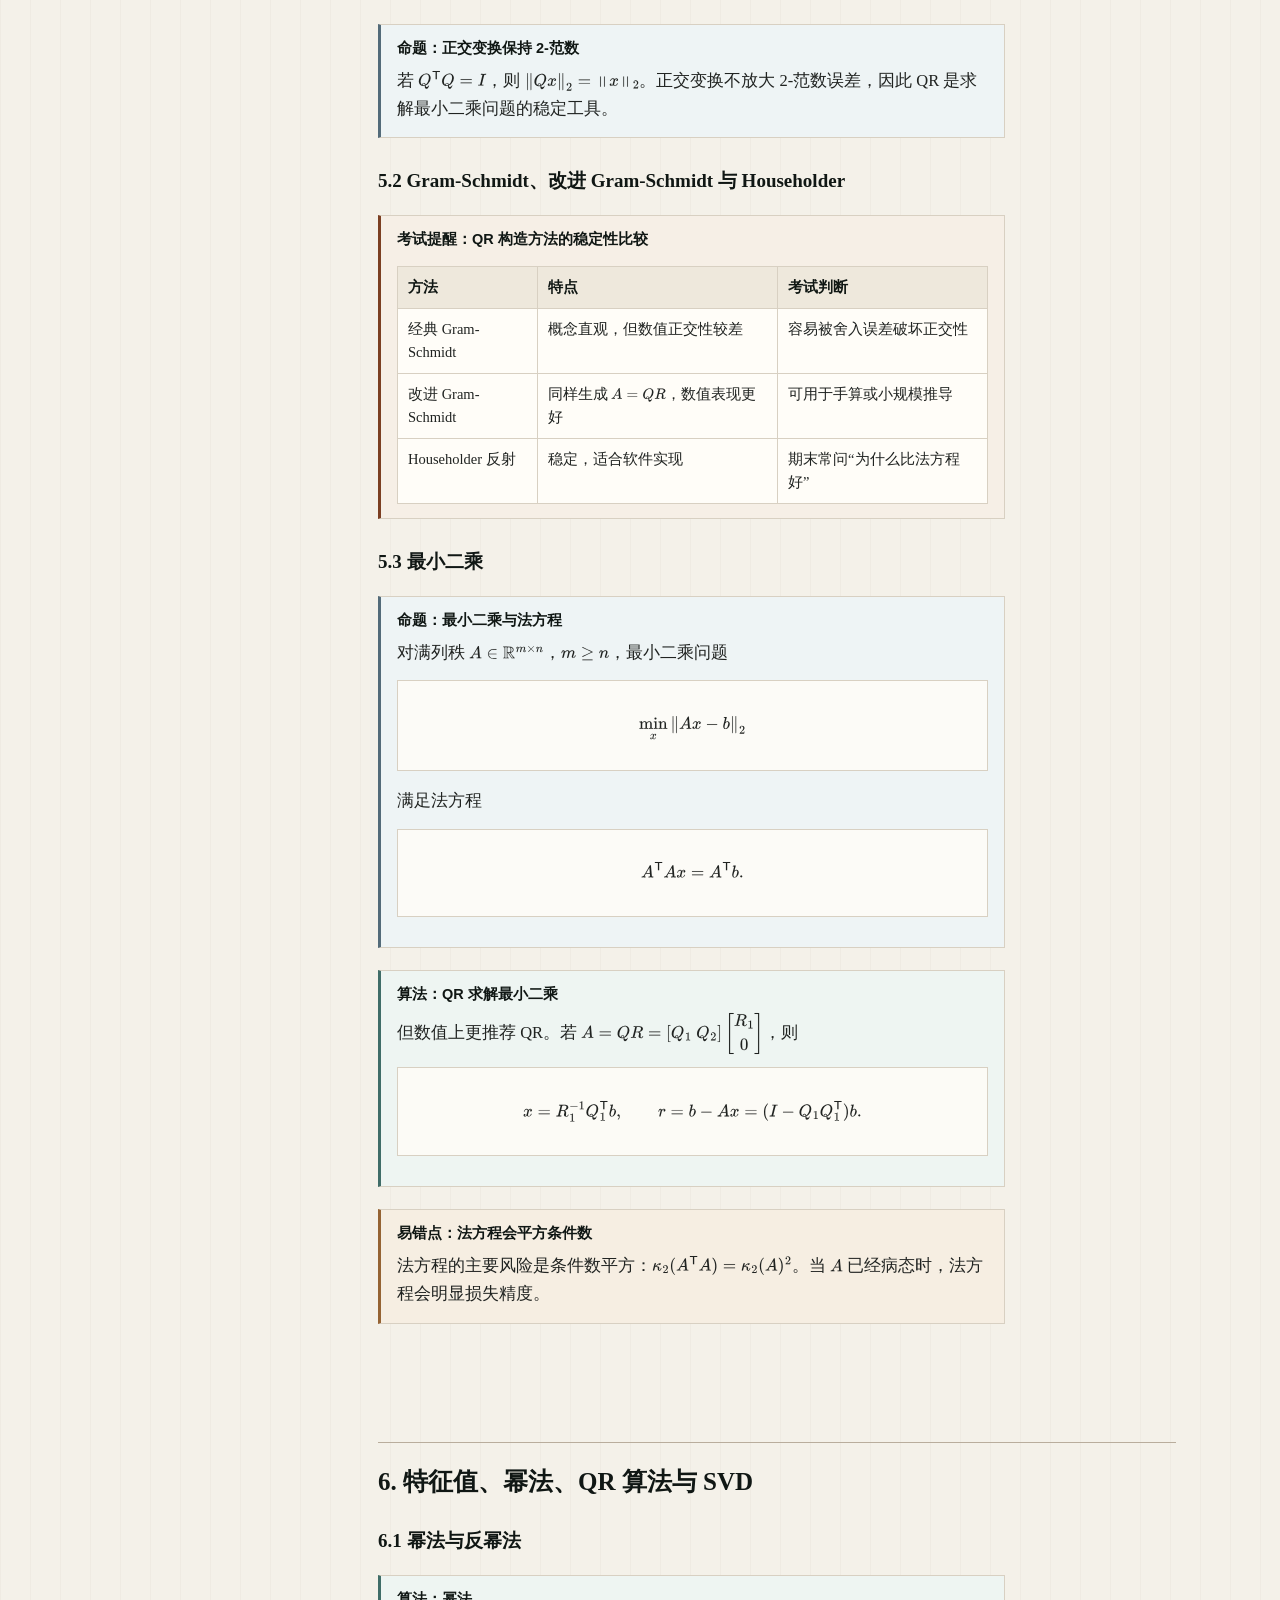
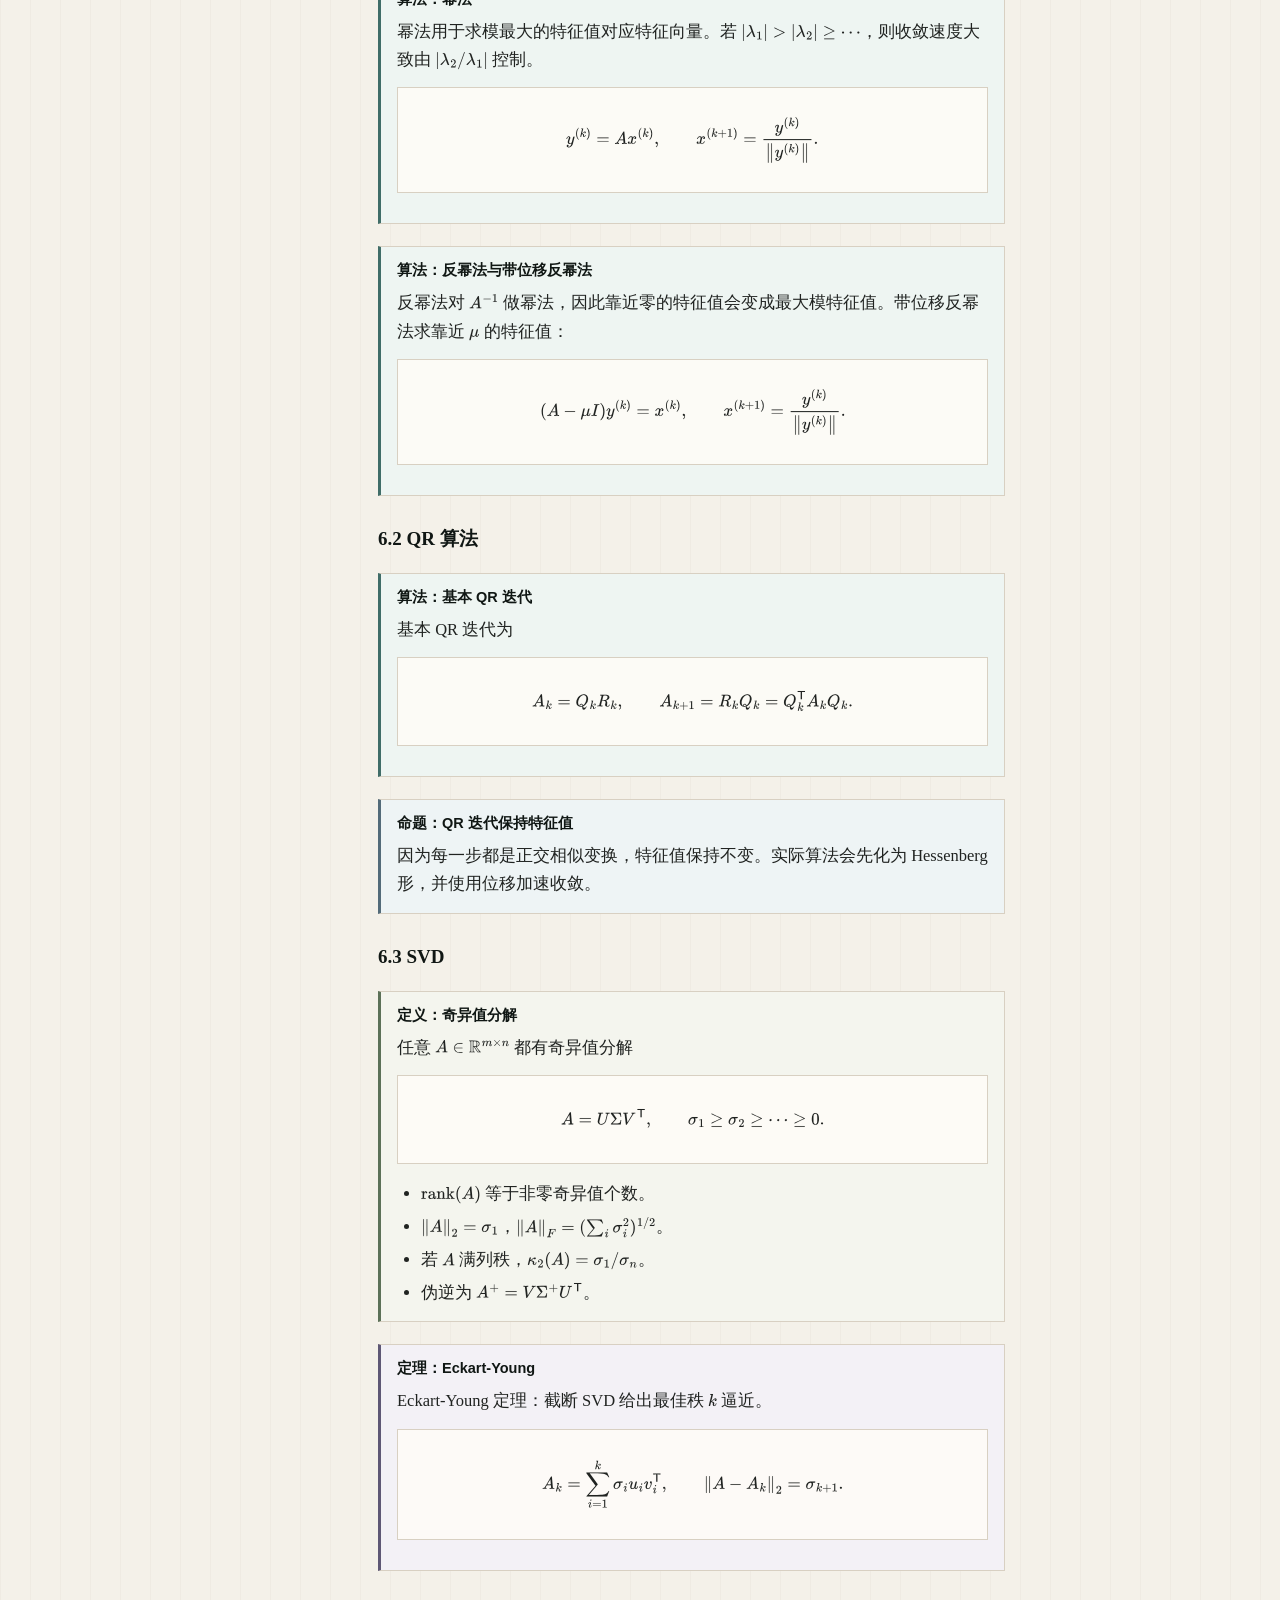
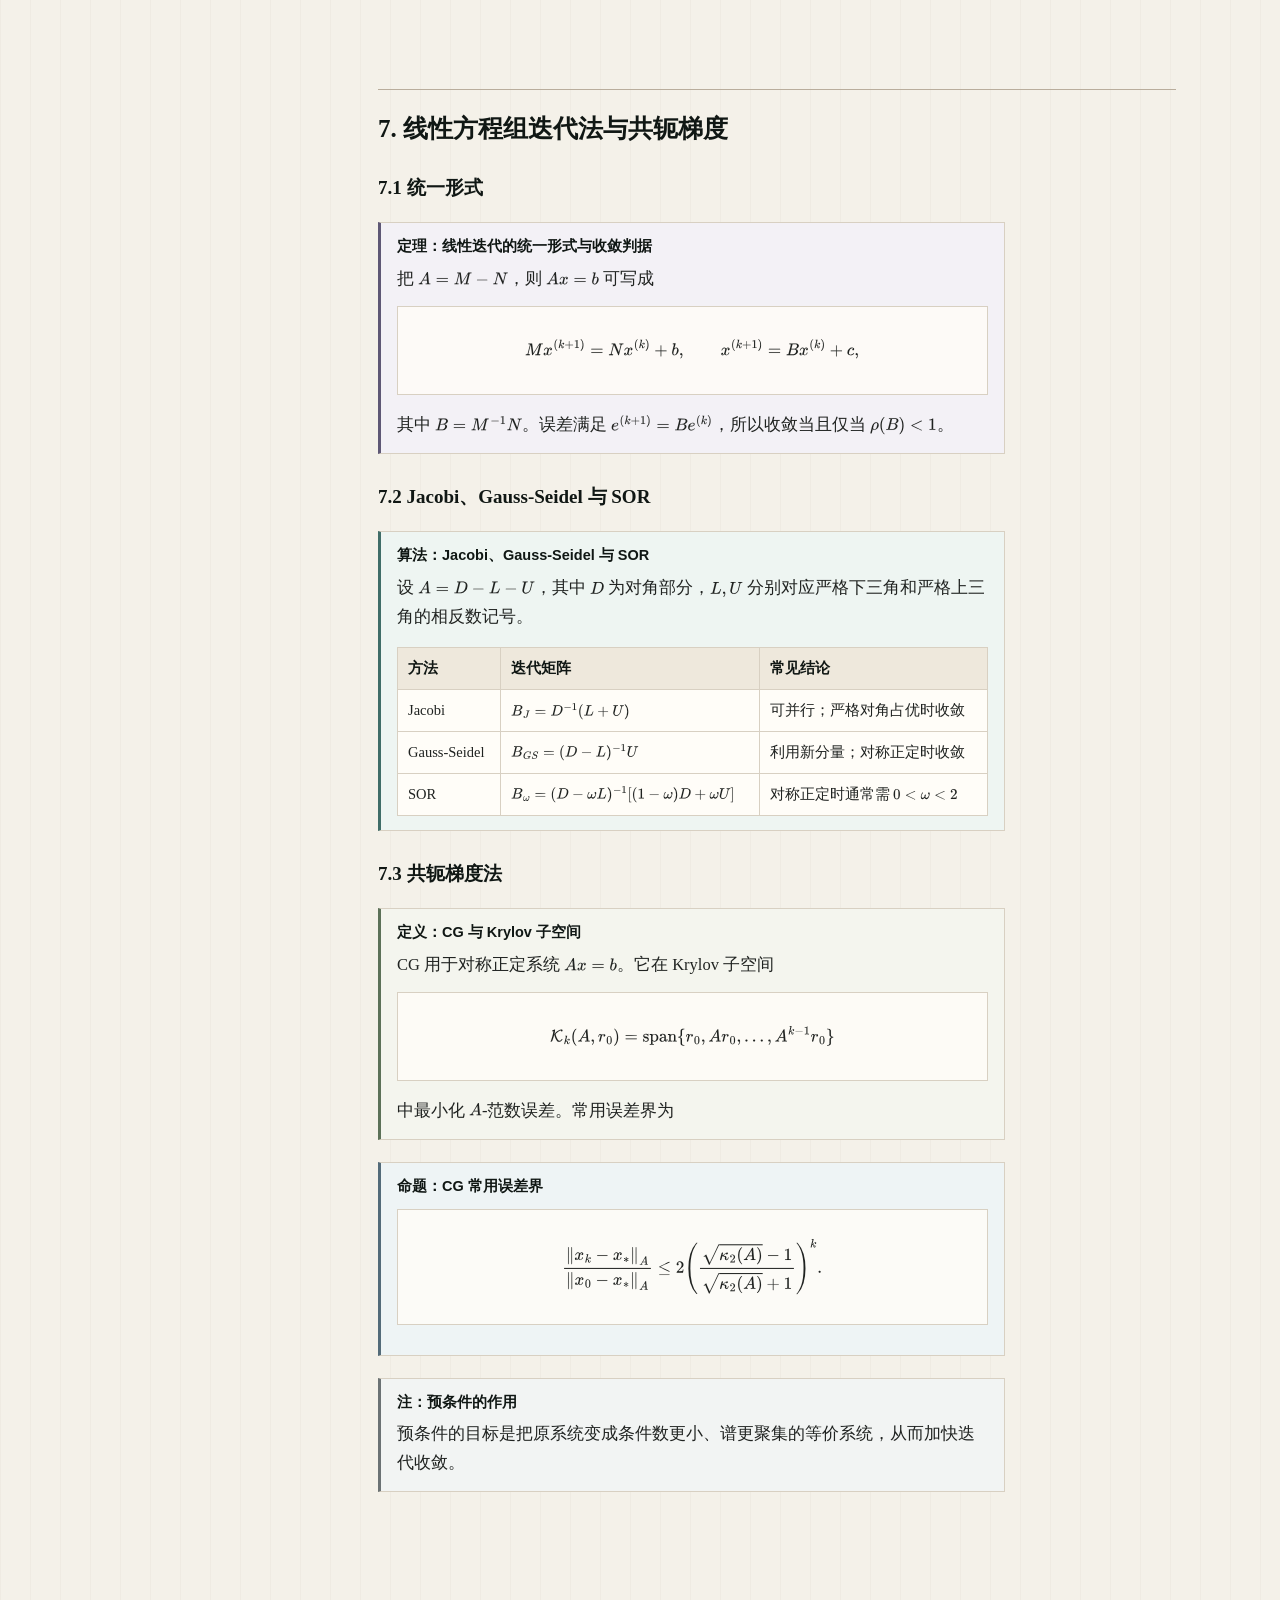
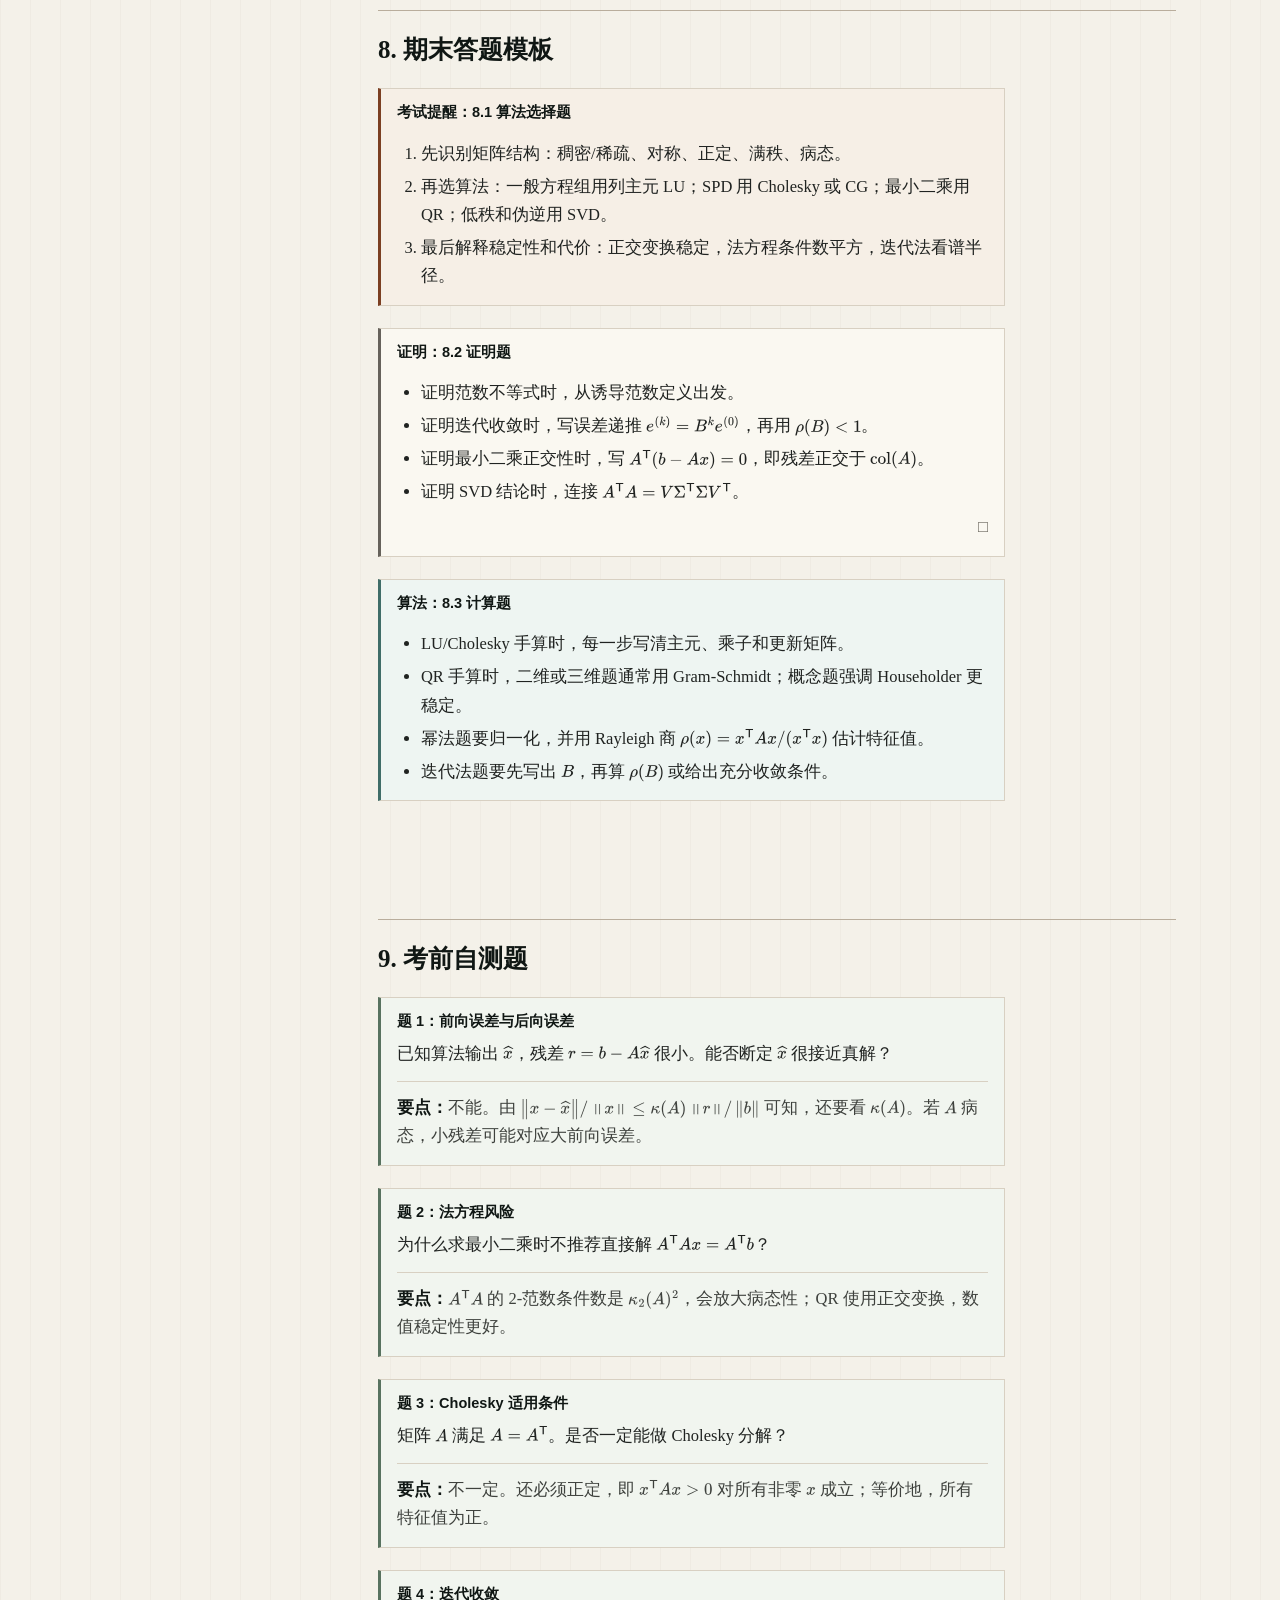
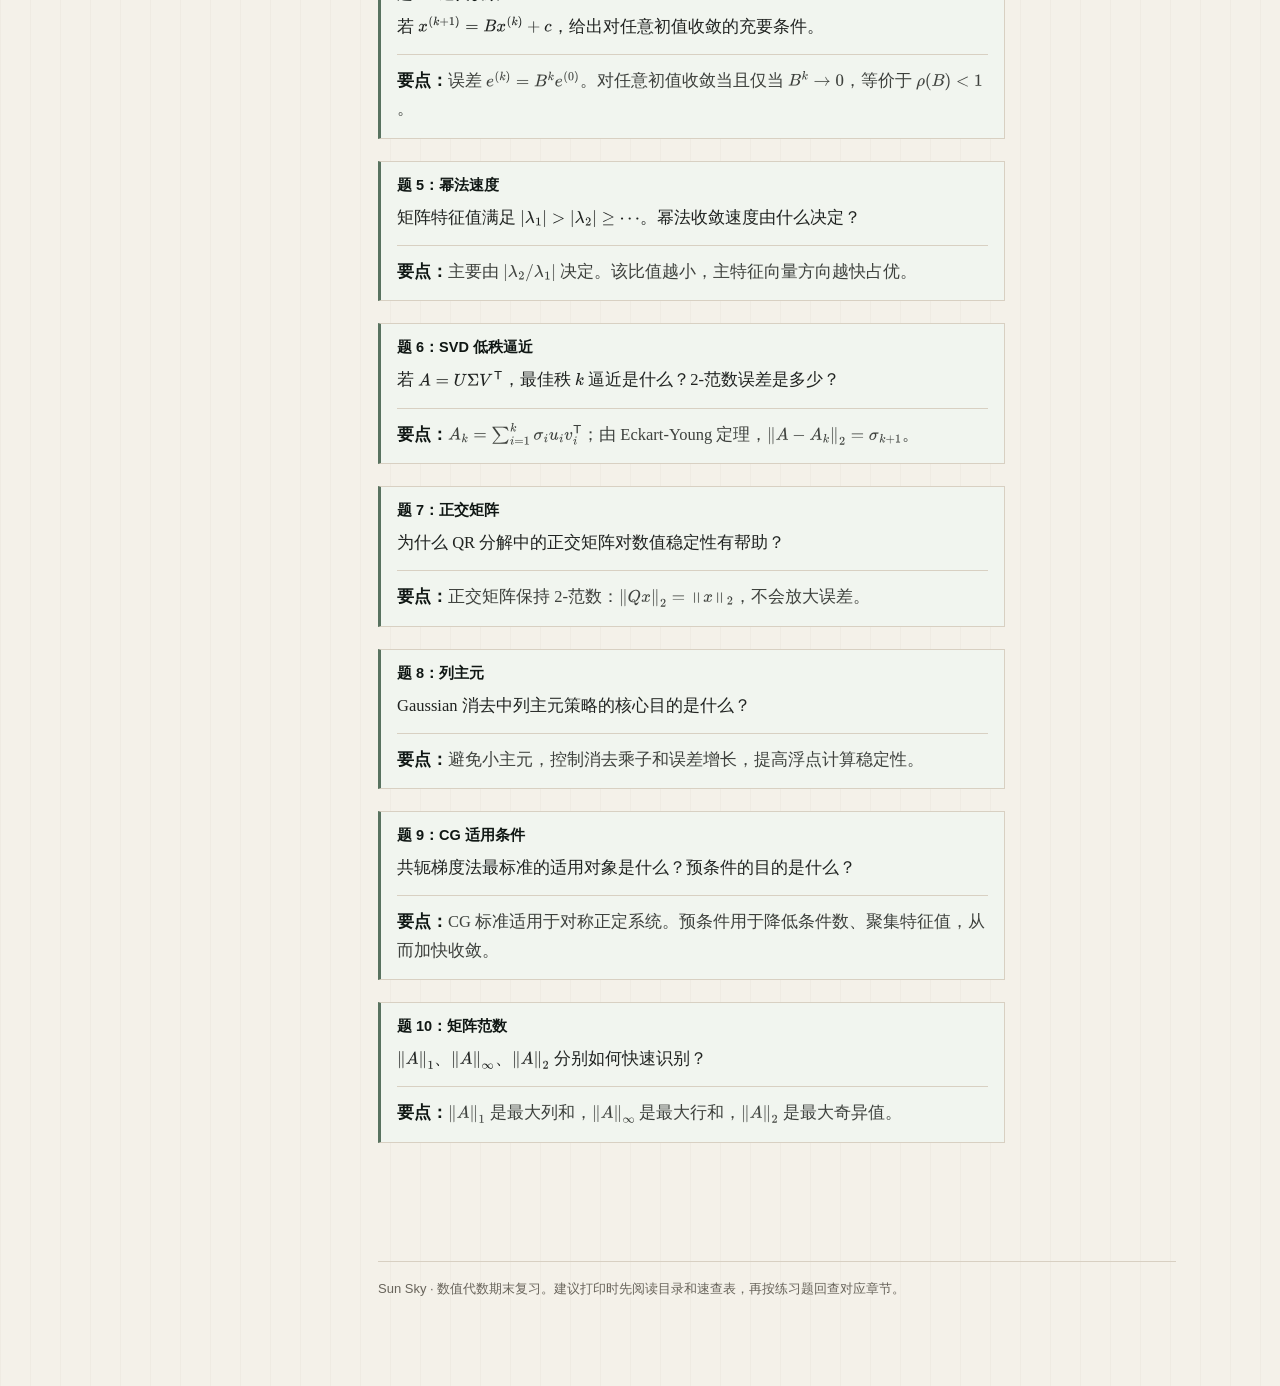
==== commit e9c04f89: "Add theorem-style environments to numerical algebra notes" ====
--- a/notes/numerical-algebra-final-review/index.html
+++ b/notes/numerical-algebra-final-review/index.html
@@ -121,391 +121,490 @@
         </div>
       </figure>
 
-      <table>
-        <thead>
-          <tr>
-            <th>题型信号</th>
-            <th>优先方法</th>
-            <th>关键结论</th>
-            <th>易错点</th>
-          </tr>
-        </thead>
-        <tbody>
-          <tr>
-            <td>一般稠密线性方程组</td>
-            <td>列主元 Gaussian 消去，$PA=LU$</td>
-            <td>代价约 $\frac{2}{3}n^3$；解三角方程约 $O(n^2)$</td>
-            <td>没有选主元时小主元会放大误差</td>
-          </tr>
-          <tr>
-            <td>对称正定矩阵</td>
-            <td>Cholesky：$A=LL\trans$</td>
-            <td>无需主元，代价约 $\frac{1}{3}n^3$</td>
-            <td>只对对称正定成立；半正定会出现零主元</td>
-          </tr>
-          <tr>
-            <td>最小二乘</td>
-            <td>Householder QR</td>
-            <td>$Ax\approx b$，若 $A=QR$，则 $Rx=Q\trans b$ 的前 $n$ 行</td>
-            <td>法方程会使 $\kappa_2(A\trans A)=\kappa_2(A)^2$</td>
-          </tr>
-          <tr>
-            <td>低秩逼近或伪逆</td>
-            <td>SVD</td>
-            <td>$A_k=\sum_{i=1}^k \sigma_i u_i v_i\trans$ 是最佳秩 $k$ 逼近</td>
-            <td>奇异值按降序排列；零奇异值决定秩亏</td>
-          </tr>
-          <tr>
-            <td>迭代格式 $x^{(k+1)}=Bx^{(k)}+c$</td>
-            <td>看谱半径 $\rho(B)$</td>
-            <td>对任意初值收敛当且仅当 $\rho(B)<1$</td>
-            <td>矩阵范数小于 1 是充分条件，不是必要条件</td>
-          </tr>
-        </tbody>
-      </table>
+      <div class="math-env exam-tip">
+        <p class="env-title">考试提醒：题型信号与方法选择</p>
+        <table>
+          <thead>
+            <tr>
+              <th>题型信号</th>
+              <th>优先方法</th>
+              <th>关键结论</th>
+              <th>易错点</th>
+            </tr>
+          </thead>
+          <tbody>
+            <tr>
+              <td>一般稠密线性方程组</td>
+              <td>列主元 Gaussian 消去，$PA=LU$</td>
+              <td>代价约 $\frac{2}{3}n^3$；解三角方程约 $O(n^2)$</td>
+              <td>没有选主元时小主元会放大误差</td>
+            </tr>
+            <tr>
+              <td>对称正定矩阵</td>
+              <td>Cholesky：$A=LL\trans$</td>
+              <td>无需主元，代价约 $\frac{1}{3}n^3$</td>
+              <td>只对对称正定成立；半正定会出现零主元</td>
+            </tr>
+            <tr>
+              <td>最小二乘</td>
+              <td>Householder QR</td>
+              <td>$Ax\approx b$，若 $A=QR$，则 $Rx=Q\trans b$ 的前 $n$ 行</td>
+              <td>法方程会使 $\kappa_2(A\trans A)=\kappa_2(A)^2$</td>
+            </tr>
+            <tr>
+              <td>低秩逼近或伪逆</td>
+              <td>SVD</td>
+              <td>$A_k=\sum_{i=1}^k \sigma_i u_i v_i\trans$ 是最佳秩 $k$ 逼近</td>
+              <td>奇异值按降序排列；零奇异值决定秩亏</td>
+            </tr>
+            <tr>
+              <td>迭代格式 $x^{(k+1)}=Bx^{(k)}+c$</td>
+              <td>看谱半径 $\rho(B)$</td>
+              <td>对任意初值收敛当且仅当 $\rho(B)<1$</td>
+              <td>矩阵范数小于 1 是充分条件，不是必要条件</td>
+            </tr>
+          </tbody>
+        </table>
+      </div>
     </section>
 
     <section id="error" class="section">
       <h2>2. 浮点运算、误差与稳定性</h2>
       <h3>2.1 浮点模型</h3>
-      <p>标准舍入模型把一次基本运算写成</p>
-      <div class="formula">
-        $$\fl(x \circ y)=(x\circ y)(1+\delta),\qquad |\delta|\le u,$$
-      </div>
-      <p>其中 $\circ\in\{+,-,\times,\div\}$，$u$ 是单位舍入误差，常与机器精度 $\eps$ 同阶。连续多步运算时，常用</p>
-      <div class="formula">
-        $$(1+\delta_1)\cdots(1+\delta_k)=1+\theta_k,\qquad |\theta_k|\le \gamma_k=\frac{ku}{1-ku},\quad ku<1.$$
+      <div class="math-env definition">
+        <p class="env-title">定义：标准舍入模型</p>
+        <p>标准舍入模型把一次基本运算写成</p>
+        <div class="formula">
+          $$\fl(x \circ y)=(x\circ y)(1+\delta),\qquad |\delta|\le u,$$
+        </div>
+        <p>其中 $\circ\in\{+,-,\times,\div\}$，$u$ 是单位舍入误差，常与机器精度 $\eps$ 同阶。连续多步运算时，常用</p>
+        <div class="formula">
+          $$(1+\delta_1)\cdots(1+\delta_k)=1+\theta_k,\qquad |\theta_k|\le \gamma_k=\frac{ku}{1-ku},\quad ku<1.$$
+        </div>
       </div>
 
       <h3>2.2 前向误差、后向误差与条件数</h3>
-      <p>设真问题为 $y=f(x)$，算法输出 $\widehat y$。</p>
-      <ul>
-        <li><strong>前向误差</strong>：$\norm{\widehat y-y}/\norm{y}$，衡量答案离真值多远。</li>
-        <li><strong>后向误差</strong>：寻找最小扰动 $\Delta x$，使 $\widehat y=f(x+\Delta x)$，衡量算法等价于解了多接近的原问题。</li>
-        <li><strong>条件数</strong>：问题本身对输入扰动的敏感程度；算法稳定也不能拯救严重病态的问题。</li>
-      </ul>
-
-      <div class="callout">
-        考题判断顺序：先看问题是否病态，再看算法是否后向稳定。小残差只说明近似解几乎满足方程；若 $A$ 病态，前向误差仍可能很大。
+      <div class="math-env definition">
+        <p class="env-title">定义：前向误差、后向误差与条件数</p>
+        <p>设真问题为 $y=f(x)$，算法输出 $\widehat y$。</p>
+        <ul>
+          <li><strong>前向误差</strong>：$\norm{\widehat y-y}/\norm{y}$，衡量答案离真值多远。</li>
+          <li><strong>后向误差</strong>：寻找最小扰动 $\Delta x$，使 $\widehat y=f(x+\Delta x)$，衡量算法等价于解了多接近的原问题。</li>
+          <li><strong>条件数</strong>：问题本身对输入扰动的敏感程度；算法稳定也不能拯救严重病态的问题。</li>
+        </ul>
+      </div>
+
+      <div class="math-env exam-tip">
+        <p class="env-title">考试提醒：误差判断顺序</p>
+        <p>考题判断顺序：先看问题是否病态，再看算法是否后向稳定。小残差只说明近似解几乎满足方程；若 $A$ 病态，前向误差仍可能很大。</p>
       </div>
 
       <h3>2.3 消去中的误差放大</h3>
-      <p>Gaussian 消去的主要风险来自小主元和增长因子。列主元策略每一步选当前列中绝对值最大的可用元素作主元，通常显著降低误差放大。</p>
-      <div class="formula">
-        $$PA=LU,\qquad Ly=Pb,\qquad Ux=y.$$
-      </div>
-      <p>如果题目让解释“为什么要选主元”，答案不是为了让精确算术可行，而是为了在浮点算术中避免除以很小的数，控制乘子大小。</p>
+      <div class="math-env warning">
+        <p class="env-title">易错点：小主元与误差放大</p>
+        <p>Gaussian 消去的主要风险来自小主元和增长因子。列主元策略每一步选当前列中绝对值最大的可用元素作主元，通常显著降低误差放大。</p>
+      </div>
+      <div class="math-env algorithm">
+        <p class="env-title">算法：列主元分解后的求解形式</p>
+        <div class="formula">
+          $$PA=LU,\qquad Ly=Pb,\qquad Ux=y.$$
+        </div>
+      </div>
+      <div class="math-env warning">
+        <p class="env-title">易错点：为什么要选主元</p>
+        <p>如果题目让解释“为什么要选主元”，答案不是为了让精确算术可行，而是为了在浮点算术中避免除以很小的数，控制乘子大小。</p>
+      </div>
     </section>
 
     <section id="norms" class="section">
       <h2>3. 矩阵范数、谱半径与条件数</h2>
       <h3>3.1 向量范数与诱导矩阵范数</h3>
-      <div class="two-col">
-        <div class="mini-card">
-          <h3>向量范数</h3>
-          <ul>
-            <li>$\norm{x}_1=\sum_i |x_i|$</li>
-            <li>$\norm{x}_2=(\sum_i x_i^2)^{1/2}$</li>
-            <li>$\norm{x}_\infty=\max_i |x_i|$</li>
-          </ul>
-        </div>
-        <div class="mini-card">
-          <h3>诱导矩阵范数</h3>
-          <ul>
-            <li>$\norm{A}=\max_{x\ne0}\norm{Ax}/\norm{x}$</li>
-            <li>$\norm{A}_1$ 是最大列和</li>
-            <li>$\norm{A}_\infty$ 是最大行和</li>
-            <li>$\norm{A}_2=\sigma_{\max}(A)$</li>
-          </ul>
+      <div class="math-env definition">
+        <p class="env-title">定义：常用向量范数与诱导矩阵范数</p>
+        <div class="two-col">
+          <div class="mini-card">
+            <h3>向量范数</h3>
+            <ul>
+              <li>$\norm{x}_1=\sum_i |x_i|$</li>
+              <li>$\norm{x}_2=(\sum_i x_i^2)^{1/2}$</li>
+              <li>$\norm{x}_\infty=\max_i |x_i|$</li>
+            </ul>
+          </div>
+          <div class="mini-card">
+            <h3>诱导矩阵范数</h3>
+            <ul>
+              <li>$\norm{A}=\max_{x\ne0}\norm{Ax}/\norm{x}$</li>
+              <li>$\norm{A}_1$ 是最大列和</li>
+              <li>$\norm{A}_\infty$ 是最大行和</li>
+              <li>$\norm{A}_2=\sigma_{\max}(A)$</li>
+            </ul>
+          </div>
         </div>
       </div>
 
       <h3>3.2 谱半径</h3>
-      <p>谱半径定义为</p>
-      <div class="formula">
-        $$\rho(A)=\max_i |\lambda_i(A)|.$$
-      </div>
-      <p>对任何相容矩阵范数都有 $\rho(A)\le \norm{A}$。迭代法中最重要的判据是：$x^{(k+1)}=Bx^{(k)}+c$ 对任意初值收敛，当且仅当 $\rho(B)<1$。</p>
+      <div class="math-env definition">
+        <p class="env-title">定义：谱半径</p>
+        <p>谱半径定义为</p>
+        <div class="formula">
+          $$\rho(A)=\max_i |\lambda_i(A)|.$$
+        </div>
+      </div>
+      <div class="math-env lemma">
+        <p class="env-title">引理：谱半径与相容矩阵范数</p>
+        <p>对任何相容矩阵范数都有 $\rho(A)\le \norm{A}$。</p>
+      </div>
+      <div class="math-env theorem">
+        <p class="env-title">定理：固定点迭代的收敛判据</p>
+        <p>迭代法中最重要的判据是：$x^{(k+1)}=Bx^{(k)}+c$ 对任意初值收敛，当且仅当 $\rho(B)<1$。</p>
+      </div>
 
       <h3>3.3 条件数</h3>
-      <p>非奇异矩阵 $A$ 的条件数为</p>
-      <div class="formula">
-        $$\kappa(A)=\norm{A}\norm{A^{-1}},\qquad \kappa_2(A)=\frac{\sigma_{\max}(A)}{\sigma_{\min}(A)}.$$
-      </div>
-      <p>线性方程组 $Ax=b$ 中，如果 $\widehat x$ 的残差为 $r=b-A\widehat x$，则常用误差估计为</p>
-      <div class="formula">
-        $$\frac{\norm{x-\widehat x}}{\norm{x}}\le \kappa(A)\frac{\norm{r}}{\norm{b}}.$$
-      </div>
-      <p>这个式子解释了为什么病态矩阵会让“小残差”变成“大解误差”。</p>
+      <div class="math-env definition">
+        <p class="env-title">定义：矩阵条件数</p>
+        <p>非奇异矩阵 $A$ 的条件数为</p>
+        <div class="formula">
+          $$\kappa(A)=\norm{A}\norm{A^{-1}},\qquad \kappa_2(A)=\frac{\sigma_{\max}(A)}{\sigma_{\min}(A)}.$$
+        </div>
+      </div>
+      <div class="math-env corollary">
+        <p class="env-title">推论：残差与前向误差的关系</p>
+        <p>线性方程组 $Ax=b$ 中，如果 $\widehat x$ 的残差为 $r=b-A\widehat x$，则常用误差估计为</p>
+        <div class="formula">
+          $$\frac{\norm{x-\widehat x}}{\norm{x}}\le \kappa(A)\frac{\norm{r}}{\norm{b}}.$$
+        </div>
+        <p>这个式子解释了为什么病态矩阵会让“小残差”变成“大解误差”。</p>
+      </div>
     </section>
 
     <section id="factorization" class="section">
       <h2>4. 直接法：LU、选主元与 Cholesky</h2>
       <h3>4.1 Gaussian 消去与 LU</h3>
-      <p>若消去过程不换行，$A=LU$，其中 $L$ 为单位下三角矩阵，$U$ 为上三角矩阵。实际计算通常使用列主元，得到 $PA=LU$。</p>
-      <div class="formula">
-        $$Ax=b \quad\Rightarrow\quad PAx=Pb,\quad LUx=Pb.$$
-      </div>
-      <ol>
-        <li>先解 $Ly=Pb$。</li>
-        <li>再解 $Ux=y$。</li>
-        <li>如果同一个 $A$ 对多个右端 $b$ 求解，只需分解一次。</li>
-      </ol>
+      <div class="math-env algorithm">
+        <p class="env-title">算法：列主元 LU 求解线性方程组</p>
+        <p>若消去过程不换行，$A=LU$，其中 $L$ 为单位下三角矩阵，$U$ 为上三角矩阵。实际计算通常使用列主元，得到 $PA=LU$。</p>
+        <div class="formula">
+          $$Ax=b \quad\Rightarrow\quad PAx=Pb,\quad LUx=Pb.$$
+        </div>
+        <ol>
+          <li>先解 $Ly=Pb$。</li>
+          <li>再解 $Ux=y$。</li>
+          <li>如果同一个 $A$ 对多个右端 $b$ 求解，只需分解一次。</li>
+        </ol>
+      </div>
 
       <h3>4.2 Cholesky 分解</h3>
-      <p>若 $A$ 对称正定，则存在唯一的下三角矩阵 $L$，且对角元为正，使</p>
-      <div class="formula">
-        $$A=LL\trans.$$
-      </div>
-      <p>Cholesky 比一般 LU 更省，且数值稳定。判断正定的常见条件包括：所有特征值为正、所有顺序主子式为正、$x\trans A x>0$ 对任意 $x\ne0$ 成立。</p>
+      <div class="math-env theorem">
+        <p class="env-title">定理：Cholesky 分解</p>
+        <p>若 $A$ 对称正定，则存在唯一的下三角矩阵 $L$，且对角元为正，使</p>
+        <div class="formula">
+          $$A=LL\trans.$$
+        </div>
+        <p>Cholesky 比一般 LU 更省，且数值稳定。判断正定的常见条件包括：所有特征值为正、所有顺序主子式为正、$x\trans A x>0$ 对任意 $x\ne0$ 成立。</p>
+      </div>
 
       <h3>4.3 直接法考点</h3>
-      <table>
-        <thead>
-          <tr>
-            <th>问题</th>
-            <th>答题要点</th>
-          </tr>
-        </thead>
-        <tbody>
-          <tr>
-            <td>为什么列主元稳定性更好？</td>
-            <td>它避免除以很小的主元，使消去乘子绝对值通常不超过 1，降低舍入误差增长。</td>
-          </tr>
-          <tr>
-            <td>LU 什么时候不需要换行？</td>
-            <td>若所有顺序主子式非零，则可以无换行完成 LU。</td>
-          </tr>
-          <tr>
-            <td>Cholesky 失败说明什么？</td>
-            <td>在精确算术下说明矩阵不是正定；在浮点算术中也可能提示近似半正定或严重病态。</td>
-          </tr>
-        </tbody>
-      </table>
+      <div class="math-env exam-tip">
+        <p class="env-title">考试提醒：直接法常问点</p>
+        <table>
+          <thead>
+            <tr>
+              <th>问题</th>
+              <th>答题要点</th>
+            </tr>
+          </thead>
+          <tbody>
+            <tr>
+              <td>为什么列主元稳定性更好？</td>
+              <td>它避免除以很小的主元，使消去乘子绝对值通常不超过 1，降低舍入误差增长。</td>
+            </tr>
+            <tr>
+              <td>LU 什么时候不需要换行？</td>
+              <td>若所有顺序主子式非零，则可以无换行完成 LU。</td>
+            </tr>
+            <tr>
+              <td>Cholesky 失败说明什么？</td>
+              <td>在精确算术下说明矩阵不是正定；在浮点算术中也可能提示近似半正定或严重病态。</td>
+            </tr>
+          </tbody>
+        </table>
+      </div>
     </section>
 
     <section id="least-squares" class="section">
       <h2>5. QR 分解与最小二乘</h2>
       <h3>5.1 正交矩阵为什么重要</h3>
-      <p>若 $Q\trans Q=I$，则 $\norm{Qx}_2=\norm{x}_2$。正交变换不放大 2-范数误差，因此 QR 是求解最小二乘问题的稳定工具。</p>
+      <div class="math-env proposition">
+        <p class="env-title">命题：正交变换保持 2-范数</p>
+        <p>若 $Q\trans Q=I$，则 $\norm{Qx}_2=\norm{x}_2$。正交变换不放大 2-范数误差，因此 QR 是求解最小二乘问题的稳定工具。</p>
+      </div>
 
       <h3>5.2 Gram-Schmidt、改进 Gram-Schmidt 与 Householder</h3>
-      <table>
-        <thead>
-          <tr>
-            <th>方法</th>
-            <th>特点</th>
-            <th>考试判断</th>
-          </tr>
-        </thead>
-        <tbody>
-          <tr>
-            <td>经典 Gram-Schmidt</td>
-            <td>概念直观，但数值正交性较差</td>
-            <td>容易被舍入误差破坏正交性</td>
-          </tr>
-          <tr>
-            <td>改进 Gram-Schmidt</td>
-            <td>同样生成 $A=QR$，数值表现更好</td>
-            <td>可用于手算或小规模推导</td>
-          </tr>
-          <tr>
-            <td>Householder 反射</td>
-            <td>稳定，适合软件实现</td>
-            <td>期末常问“为什么比法方程好”</td>
-          </tr>
-        </tbody>
-      </table>
+      <div class="math-env exam-tip">
+        <p class="env-title">考试提醒：QR 构造方法的稳定性比较</p>
+        <table>
+          <thead>
+            <tr>
+              <th>方法</th>
+              <th>特点</th>
+              <th>考试判断</th>
+            </tr>
+          </thead>
+          <tbody>
+            <tr>
+              <td>经典 Gram-Schmidt</td>
+              <td>概念直观，但数值正交性较差</td>
+              <td>容易被舍入误差破坏正交性</td>
+            </tr>
+            <tr>
+              <td>改进 Gram-Schmidt</td>
+              <td>同样生成 $A=QR$，数值表现更好</td>
+              <td>可用于手算或小规模推导</td>
+            </tr>
+            <tr>
+              <td>Householder 反射</td>
+              <td>稳定，适合软件实现</td>
+              <td>期末常问“为什么比法方程好”</td>
+            </tr>
+          </tbody>
+        </table>
+      </div>
 
       <h3>5.3 最小二乘</h3>
-      <p>对满列秩 $A\in\R^{m\times n}$，$m\ge n$，最小二乘问题</p>
-      <div class="formula">
-        $$\min_x \norm{Ax-b}_2$$
-      </div>
-      <p>满足法方程</p>
-      <div class="formula">
-        $$A\trans A x=A\trans b.$$
-      </div>
-      <p>但数值上更推荐 QR。若 $A=QR=[Q_1\ Q_2]\begin{bmatrix}R_1\\0\end{bmatrix}$，则</p>
-      <div class="formula">
-        $$x=R_1^{-1}Q_1\trans b,\qquad r=b-Ax=(I-Q_1Q_1\trans)b.$$
-      </div>
-      <div class="warning callout">
-        法方程的主要风险是条件数平方：$\kappa_2(A\trans A)=\kappa_2(A)^2$。当 $A$ 已经病态时，法方程会明显损失精度。
+      <div class="math-env proposition">
+        <p class="env-title">命题：最小二乘与法方程</p>
+        <p>对满列秩 $A\in\R^{m\times n}$，$m\ge n$，最小二乘问题</p>
+        <div class="formula">
+          $$\min_x \norm{Ax-b}_2$$
+        </div>
+        <p>满足法方程</p>
+        <div class="formula">
+          $$A\trans A x=A\trans b.$$
+        </div>
+      </div>
+      <div class="math-env algorithm">
+        <p class="env-title">算法：QR 求解最小二乘</p>
+        <p>但数值上更推荐 QR。若 $A=QR=[Q_1\ Q_2]\begin{bmatrix}R_1\\0\end{bmatrix}$，则</p>
+        <div class="formula">
+          $$x=R_1^{-1}Q_1\trans b,\qquad r=b-Ax=(I-Q_1Q_1\trans)b.$$
+        </div>
+      </div>
+      <div class="math-env warning">
+        <p class="env-title">易错点：法方程会平方条件数</p>
+        <p>法方程的主要风险是条件数平方：$\kappa_2(A\trans A)=\kappa_2(A)^2$。当 $A$ 已经病态时，法方程会明显损失精度。</p>
       </div>
     </section>
 
     <section id="eigen-svd" class="section">
       <h2>6. 特征值、幂法、QR 算法与 SVD</h2>
       <h3>6.1 幂法与反幂法</h3>
-      <p>幂法用于求模最大的特征值对应特征向量。若 $|\lambda_1|>|\lambda_2|\ge\cdots$，则收敛速度大致由 $|\lambda_2/\lambda_1|$ 控制。</p>
-      <div class="formula">
-        $$y^{(k)}=Ax^{(k)},\qquad x^{(k+1)}=\frac{y^{(k)}}{\norm{y^{(k)}}}.$$
-      </div>
-      <p>反幂法对 $A^{-1}$ 做幂法，因此靠近零的特征值会变成最大模特征值。带位移反幂法求靠近 $\mu$ 的特征值：</p>
-      <div class="formula">
-        $$(A-\mu I)y^{(k)}=x^{(k)},\qquad x^{(k+1)}=\frac{y^{(k)}}{\norm{y^{(k)}}}.$$
+      <div class="math-env algorithm">
+        <p class="env-title">算法：幂法</p>
+        <p>幂法用于求模最大的特征值对应特征向量。若 $|\lambda_1|>|\lambda_2|\ge\cdots$，则收敛速度大致由 $|\lambda_2/\lambda_1|$ 控制。</p>
+        <div class="formula">
+          $$y^{(k)}=Ax^{(k)},\qquad x^{(k+1)}=\frac{y^{(k)}}{\norm{y^{(k)}}}.$$
+        </div>
+      </div>
+      <div class="math-env algorithm">
+        <p class="env-title">算法：反幂法与带位移反幂法</p>
+        <p>反幂法对 $A^{-1}$ 做幂法，因此靠近零的特征值会变成最大模特征值。带位移反幂法求靠近 $\mu$ 的特征值：</p>
+        <div class="formula">
+          $$(A-\mu I)y^{(k)}=x^{(k)},\qquad x^{(k+1)}=\frac{y^{(k)}}{\norm{y^{(k)}}}.$$
+        </div>
       </div>
 
       <h3>6.2 QR 算法</h3>
-      <p>基本 QR 迭代为</p>
-      <div class="formula">
-        $$A_k=Q_kR_k,\qquad A_{k+1}=R_kQ_k=Q_k\trans A_k Q_k.$$
-      </div>
-      <p>因为每一步都是正交相似变换，特征值保持不变。实际算法会先化为 Hessenberg 形，并使用位移加速收敛。</p>
+      <div class="math-env algorithm">
+        <p class="env-title">算法：基本 QR 迭代</p>
+        <p>基本 QR 迭代为</p>
+        <div class="formula">
+          $$A_k=Q_kR_k,\qquad A_{k+1}=R_kQ_k=Q_k\trans A_k Q_k.$$
+        </div>
+      </div>
+      <div class="math-env proposition">
+        <p class="env-title">命题：QR 迭代保持特征值</p>
+        <p>因为每一步都是正交相似变换，特征值保持不变。实际算法会先化为 Hessenberg 形，并使用位移加速收敛。</p>
+      </div>
 
       <h3>6.3 SVD</h3>
-      <p>任意 $A\in\R^{m\times n}$ 都有奇异值分解</p>
-      <div class="formula">
-        $$A=U\Sigma V\trans,\qquad \sigma_1\ge\sigma_2\ge\cdots\ge0.$$
-      </div>
-      <ul>
-        <li>$\rank(A)$ 等于非零奇异值个数。</li>
-        <li>$\norm{A}_2=\sigma_1$，$\norm{A}_F=(\sum_i\sigma_i^2)^{1/2}$。</li>
-        <li>若 $A$ 满列秩，$\kappa_2(A)=\sigma_1/\sigma_n$。</li>
-        <li>伪逆为 $A^+=V\Sigma^+U\trans$。</li>
-      </ul>
-      <p>Eckart-Young 定理：截断 SVD 给出最佳秩 $k$ 逼近。</p>
-      <div class="formula">
-        $$A_k=\sum_{i=1}^k \sigma_i u_i v_i\trans,\qquad
-        \norm{A-A_k}_2=\sigma_{k+1}.$$
+      <div class="math-env definition">
+        <p class="env-title">定义：奇异值分解</p>
+        <p>任意 $A\in\R^{m\times n}$ 都有奇异值分解</p>
+        <div class="formula">
+          $$A=U\Sigma V\trans,\qquad \sigma_1\ge\sigma_2\ge\cdots\ge0.$$
+        </div>
+        <ul>
+          <li>$\rank(A)$ 等于非零奇异值个数。</li>
+          <li>$\norm{A}_2=\sigma_1$，$\norm{A}_F=(\sum_i\sigma_i^2)^{1/2}$。</li>
+          <li>若 $A$ 满列秩，$\kappa_2(A)=\sigma_1/\sigma_n$。</li>
+          <li>伪逆为 $A^+=V\Sigma^+U\trans$。</li>
+        </ul>
+      </div>
+      <div class="math-env theorem">
+        <p class="env-title">定理：Eckart-Young</p>
+        <p>Eckart-Young 定理：截断 SVD 给出最佳秩 $k$ 逼近。</p>
+        <div class="formula">
+          $$A_k=\sum_{i=1}^k \sigma_i u_i v_i\trans,\qquad
+          \norm{A-A_k}_2=\sigma_{k+1}.$$
+        </div>
       </div>
     </section>
 
     <section id="iterative" class="section">
       <h2>7. 线性方程组迭代法与共轭梯度</h2>
       <h3>7.1 统一形式</h3>
-      <p>把 $A=M-N$，则 $Ax=b$ 可写成</p>
-      <div class="formula">
-        $$Mx^{(k+1)}=Nx^{(k)}+b,\qquad x^{(k+1)}=Bx^{(k)}+c,$$
-      </div>
-      <p>其中 $B=M^{-1}N$。误差满足 $e^{(k+1)}=Be^{(k)}$，所以收敛当且仅当 $\rho(B)<1$。</p>
+      <div class="math-env theorem">
+        <p class="env-title">定理：线性迭代的统一形式与收敛判据</p>
+        <p>把 $A=M-N$，则 $Ax=b$ 可写成</p>
+        <div class="formula">
+          $$Mx^{(k+1)}=Nx^{(k)}+b,\qquad x^{(k+1)}=Bx^{(k)}+c,$$
+        </div>
+        <p>其中 $B=M^{-1}N$。误差满足 $e^{(k+1)}=Be^{(k)}$，所以收敛当且仅当 $\rho(B)<1$。</p>
+      </div>
 
       <h3>7.2 Jacobi、Gauss-Seidel 与 SOR</h3>
-      <p>设 $A=D-L-U$，其中 $D$ 为对角部分，$L,U$ 分别对应严格下三角和严格上三角的相反数记号。</p>
-      <table>
-        <thead>
-          <tr>
-            <th>方法</th>
-            <th>迭代矩阵</th>
-            <th>常见结论</th>
-          </tr>
-        </thead>
-        <tbody>
-          <tr>
-            <td>Jacobi</td>
-            <td>$B_J=D^{-1}(L+U)$</td>
-            <td>可并行；严格对角占优时收敛</td>
-          </tr>
-          <tr>
-            <td>Gauss-Seidel</td>
-            <td>$B_{GS}=(D-L)^{-1}U$</td>
-            <td>利用新分量；对称正定时收敛</td>
-          </tr>
-          <tr>
-            <td>SOR</td>
-            <td>$B_\omega=(D-\omega L)^{-1}[(1-\omega)D+\omega U]$</td>
-            <td>对称正定时通常需 $0<\omega<2$</td>
-          </tr>
-        </tbody>
-      </table>
+      <div class="math-env algorithm">
+        <p class="env-title">算法：Jacobi、Gauss-Seidel 与 SOR</p>
+        <p>设 $A=D-L-U$，其中 $D$ 为对角部分，$L,U$ 分别对应严格下三角和严格上三角的相反数记号。</p>
+        <table>
+          <thead>
+            <tr>
+              <th>方法</th>
+              <th>迭代矩阵</th>
+              <th>常见结论</th>
+            </tr>
+          </thead>
+          <tbody>
+            <tr>
+              <td>Jacobi</td>
+              <td>$B_J=D^{-1}(L+U)$</td>
+              <td>可并行；严格对角占优时收敛</td>
+            </tr>
+            <tr>
+              <td>Gauss-Seidel</td>
+              <td>$B_{GS}=(D-L)^{-1}U$</td>
+              <td>利用新分量；对称正定时收敛</td>
+            </tr>
+            <tr>
+              <td>SOR</td>
+              <td>$B_\omega=(D-\omega L)^{-1}[(1-\omega)D+\omega U]$</td>
+              <td>对称正定时通常需 $0<\omega<2$</td>
+            </tr>
+          </tbody>
+        </table>
+      </div>
 
       <h3>7.3 共轭梯度法</h3>
-      <p>CG 用于对称正定系统 $Ax=b$。它在 Krylov 子空间</p>
-      <div class="formula">
-        $$\mathcal K_k(A,r_0)=\span\{r_0,Ar_0,\dots,A^{k-1}r_0\}$$
-      </div>
-      <p>中最小化 $A$-范数误差。常用误差界为</p>
-      <div class="formula">
-        $$\frac{\norm{x_k-x_*}_A}{\norm{x_0-x_*}_A}
-        \le 2\left(\frac{\sqrt{\kappa_2(A)}-1}{\sqrt{\kappa_2(A)}+1}\right)^k.$$
-      </div>
-      <p>预条件的目标是把原系统变成条件数更小、谱更聚集的等价系统，从而加快迭代收敛。</p>
+      <div class="math-env definition">
+        <p class="env-title">定义：CG 与 Krylov 子空间</p>
+        <p>CG 用于对称正定系统 $Ax=b$。它在 Krylov 子空间</p>
+        <div class="formula">
+          $$\mathcal K_k(A,r_0)=\span\{r_0,Ar_0,\dots,A^{k-1}r_0\}$$
+        </div>
+        <p>中最小化 $A$-范数误差。常用误差界为</p>
+      </div>
+      <div class="math-env proposition">
+        <p class="env-title">命题：CG 常用误差界</p>
+        <div class="formula">
+          $$\frac{\norm{x_k-x_*}_A}{\norm{x_0-x_*}_A}
+          \le 2\left(\frac{\sqrt{\kappa_2(A)}-1}{\sqrt{\kappa_2(A)}+1}\right)^k.$$
+        </div>
+      </div>
+      <div class="math-env remark">
+        <p class="env-title">注：预条件的作用</p>
+        <p>预条件的目标是把原系统变成条件数更小、谱更聚集的等价系统，从而加快迭代收敛。</p>
+      </div>
     </section>
 
     <section class="section">
       <h2>8. 期末答题模板</h2>
-      <h3>8.1 算法选择题</h3>
-      <ol>
-        <li>先识别矩阵结构：稠密/稀疏、对称、正定、满秩、病态。</li>
-        <li>再选算法：一般方程组用列主元 LU；SPD 用 Cholesky 或 CG；最小二乘用 QR；低秩和伪逆用 SVD。</li>
-        <li>最后解释稳定性和代价：正交变换稳定，法方程条件数平方，迭代法看谱半径。</li>
-      </ol>
-
-      <h3>8.2 证明题</h3>
-      <ul>
-        <li>证明范数不等式时，从诱导范数定义出发。</li>
-        <li>证明迭代收敛时，写误差递推 $e^{(k)}=B^k e^{(0)}$，再用 $\rho(B)<1$。</li>
-        <li>证明最小二乘正交性时，写 $A\trans(b-Ax)=0$，即残差正交于 $\operatorname{col}(A)$。</li>
-        <li>证明 SVD 结论时，连接 $A\trans A=V\Sigma\trans\Sigma V\trans$。</li>
-      </ul>
-
-      <h3>8.3 计算题</h3>
-      <ul>
-        <li>LU/Cholesky 手算时，每一步写清主元、乘子和更新矩阵。</li>
-        <li>QR 手算时，二维或三维题通常用 Gram-Schmidt；概念题强调 Householder 更稳定。</li>
-        <li>幂法题要归一化，并用 Rayleigh 商 $\rho(x)=x\trans Ax/(x\trans x)$ 估计特征值。</li>
-        <li>迭代法题要先写出 $B$，再算 $\rho(B)$ 或给出充分收敛条件。</li>
-      </ul>
+      <div class="math-env exam-tip">
+        <p class="env-title">考试提醒：8.1 算法选择题</p>
+        <ol>
+          <li>先识别矩阵结构：稠密/稀疏、对称、正定、满秩、病态。</li>
+          <li>再选算法：一般方程组用列主元 LU；SPD 用 Cholesky 或 CG；最小二乘用 QR；低秩和伪逆用 SVD。</li>
+          <li>最后解释稳定性和代价：正交变换稳定，法方程条件数平方，迭代法看谱半径。</li>
+        </ol>
+      </div>
+
+      <div class="math-env proof">
+        <p class="env-title">证明：8.2 证明题</p>
+        <ul>
+          <li>证明范数不等式时，从诱导范数定义出发。</li>
+          <li>证明迭代收敛时，写误差递推 $e^{(k)}=B^k e^{(0)}$，再用 $\rho(B)<1$。</li>
+          <li>证明最小二乘正交性时，写 $A\trans(b-Ax)=0$，即残差正交于 $\operatorname{col}(A)$。</li>
+          <li>证明 SVD 结论时，连接 $A\trans A=V\Sigma\trans\Sigma V\trans$。</li>
+        </ul>
+      </div>
+
+      <div class="math-env algorithm">
+        <p class="env-title">算法：8.3 计算题</p>
+        <ul>
+          <li>LU/Cholesky 手算时，每一步写清主元、乘子和更新矩阵。</li>
+          <li>QR 手算时，二维或三维题通常用 Gram-Schmidt；概念题强调 Householder 更稳定。</li>
+          <li>幂法题要归一化，并用 Rayleigh 商 $\rho(x)=x\trans Ax/(x\trans x)$ 估计特征值。</li>
+          <li>迭代法题要先写出 $B$，再算 $\rho(B)$ 或给出充分收敛条件。</li>
+        </ul>
+      </div>
     </section>
 
     <section id="practice" class="section">
       <h2>9. 考前自测题</h2>
-      <div class="problem">
+      <div class="math-env example">
         <h3>题 1：前向误差与后向误差</h3>
         <p>已知算法输出 $\widehat x$，残差 $r=b-A\widehat x$ 很小。能否断定 $\widehat x$ 很接近真解？</p>
         <div class="answer"><strong>要点：</strong>不能。由 $\norm{x-\widehat x}/\norm{x}\le\kappa(A)\norm{r}/\norm{b}$ 可知，还要看 $\kappa(A)$。若 $A$ 病态，小残差可能对应大前向误差。</div>
       </div>
 
-      <div class="problem">
+      <div class="math-env example">
         <h3>题 2：法方程风险</h3>
         <p>为什么求最小二乘时不推荐直接解 $A\trans A x=A\trans b$？</p>
         <div class="answer"><strong>要点：</strong>$A\trans A$ 的 2-范数条件数是 $\kappa_2(A)^2$，会放大病态性；QR 使用正交变换，数值稳定性更好。</div>
       </div>
 
-      <div class="problem">
+      <div class="math-env example">
         <h3>题 3：Cholesky 适用条件</h3>
         <p>矩阵 $A$ 满足 $A=A\trans$。是否一定能做 Cholesky 分解？</p>
         <div class="answer"><strong>要点：</strong>不一定。还必须正定，即 $x\trans A x>0$ 对所有非零 $x$ 成立；等价地，所有特征值为正。</div>
       </div>
 
-      <div class="problem">
+      <div class="math-env example">
         <h3>题 4：迭代收敛</h3>
         <p>若 $x^{(k+1)}=Bx^{(k)}+c$，给出对任意初值收敛的充要条件。</p>
         <div class="answer"><strong>要点：</strong>误差 $e^{(k)}=B^k e^{(0)}$。对任意初值收敛当且仅当 $B^k\to0$，等价于 $\rho(B)<1$。</div>
       </div>
 
-      <div class="problem">
+      <div class="math-env example">
         <h3>题 5：幂法速度</h3>
         <p>矩阵特征值满足 $|\lambda_1|>|\lambda_2|\ge\cdots$。幂法收敛速度由什么决定？</p>
         <div class="answer"><strong>要点：</strong>主要由 $|\lambda_2/\lambda_1|$ 决定。该比值越小，主特征向量方向越快占优。</div>
       </div>
 
-      <div class="problem">
+      <div class="math-env example">
         <h3>题 6：SVD 低秩逼近</h3>
         <p>若 $A=U\Sigma V\trans$，最佳秩 $k$ 逼近是什么？2-范数误差是多少？</p>
         <div class="answer"><strong>要点：</strong>$A_k=\sum_{i=1}^k\sigma_i u_i v_i\trans$；由 Eckart-Young 定理，$\norm{A-A_k}_2=\sigma_{k+1}$。</div>
       </div>
 
-      <div class="problem">
+      <div class="math-env example">
         <h3>题 7：正交矩阵</h3>
         <p>为什么 QR 分解中的正交矩阵对数值稳定性有帮助？</p>
         <div class="answer"><strong>要点：</strong>正交矩阵保持 2-范数：$\norm{Qx}_2=\norm{x}_2$，不会放大误差。</div>
       </div>
 
-      <div class="problem">
+      <div class="math-env example">
         <h3>题 8：列主元</h3>
         <p>Gaussian 消去中列主元策略的核心目的是什么？</p>
         <div class="answer"><strong>要点：</strong>避免小主元，控制消去乘子和误差增长，提高浮点计算稳定性。</div>
       </div>
 
-      <div class="problem">
+      <div class="math-env example">
         <h3>题 9：CG 适用条件</h3>
         <p>共轭梯度法最标准的适用对象是什么？预条件的目的是什么？</p>
         <div class="answer"><strong>要点：</strong>CG 标准适用于对称正定系统。预条件用于降低条件数、聚集特征值，从而加快收敛。</div>
       </div>
 
-      <div class="problem">
+      <div class="math-env example">
         <h3>题 10：矩阵范数</h3>
         <p>$\norm{A}_1$、$\norm{A}_\infty$、$\norm{A}_2$ 分别如何快速识别？</p>
         <div class="answer"><strong>要点：</strong>$\norm{A}_1$ 是最大列和，$\norm{A}_\infty$ 是最大行和，$\norm{A}_2$ 是最大奇异值。</div>
--- a/notes/numerical-algebra-final-review/style.css
+++ b/notes/numerical-algebra-final-review/style.css
@@ -295,6 +295,104 @@
   padding: 0;
 }
 
+.math-env {
+  --env-color: var(--accent);
+  --env-bg: #fffdf8;
+  max-width: 76ch;
+  margin: var(--space-5) 0;
+  padding: 13px 16px 14px;
+  border: 1px solid var(--rule);
+  border-left: 3px solid var(--env-color);
+  background: var(--env-bg);
+}
+
+.math-env > :last-child {
+  margin-bottom: 0;
+}
+
+.env-title,
+.math-env > h3:first-child {
+  margin: 0 0 0.55em;
+  color: var(--ink-strong);
+  font-family: var(--font-ui);
+  font-size: 14.5px;
+  font-weight: 700;
+  line-height: 1.45;
+}
+
+.math-env.definition {
+  --env-color: #5c7158;
+  --env-bg: #f4f5ee;
+}
+
+.math-env.theorem {
+  --env-color: #5e5875;
+  --env-bg: #f3f1f6;
+}
+
+.math-env.proposition {
+  --env-color: #536b79;
+  --env-bg: #eef4f5;
+}
+
+.math-env.lemma {
+  --env-color: #747052;
+  --env-bg: #f5f3e7;
+}
+
+.math-env.corollary {
+  --env-color: #6b6252;
+  --env-bg: #f7f3ea;
+}
+
+.math-env.proof {
+  --env-color: #66625b;
+  --env-bg: #faf8f1;
+}
+
+.math-env.proof::after {
+  content: "□";
+  display: block;
+  margin-top: 0.4em;
+  color: var(--muted);
+  text-align: right;
+}
+
+.math-env.example {
+  --env-color: #58725f;
+  --env-bg: #f1f5ef;
+}
+
+.math-env.remark {
+  --env-color: #6b7274;
+  --env-bg: #f2f4f3;
+}
+
+.math-env.warning {
+  --env-color: #956333;
+  --env-bg: #f6eee2;
+}
+
+.math-env.algorithm {
+  --env-color: #406d68;
+  --env-bg: #eef5f2;
+}
+
+.math-env.exam-tip {
+  --env-color: #7b3f22;
+  --env-bg: #f6efe6;
+}
+
+.math-env .formula {
+  max-width: none;
+  margin: var(--space-3) 0 var(--space-4);
+  background: rgba(255, 253, 248, 0.82);
+}
+
+.math-env table {
+  margin-bottom: 0;
+}
+
 .callout {
   max-width: 76ch;
   margin: var(--space-5) 0;
@@ -304,7 +402,7 @@
   background: #f2f5f2;
 }
 
-.warning {
+.callout.warning {
   border-left-color: var(--accent);
   background: var(--accent-soft);
 }
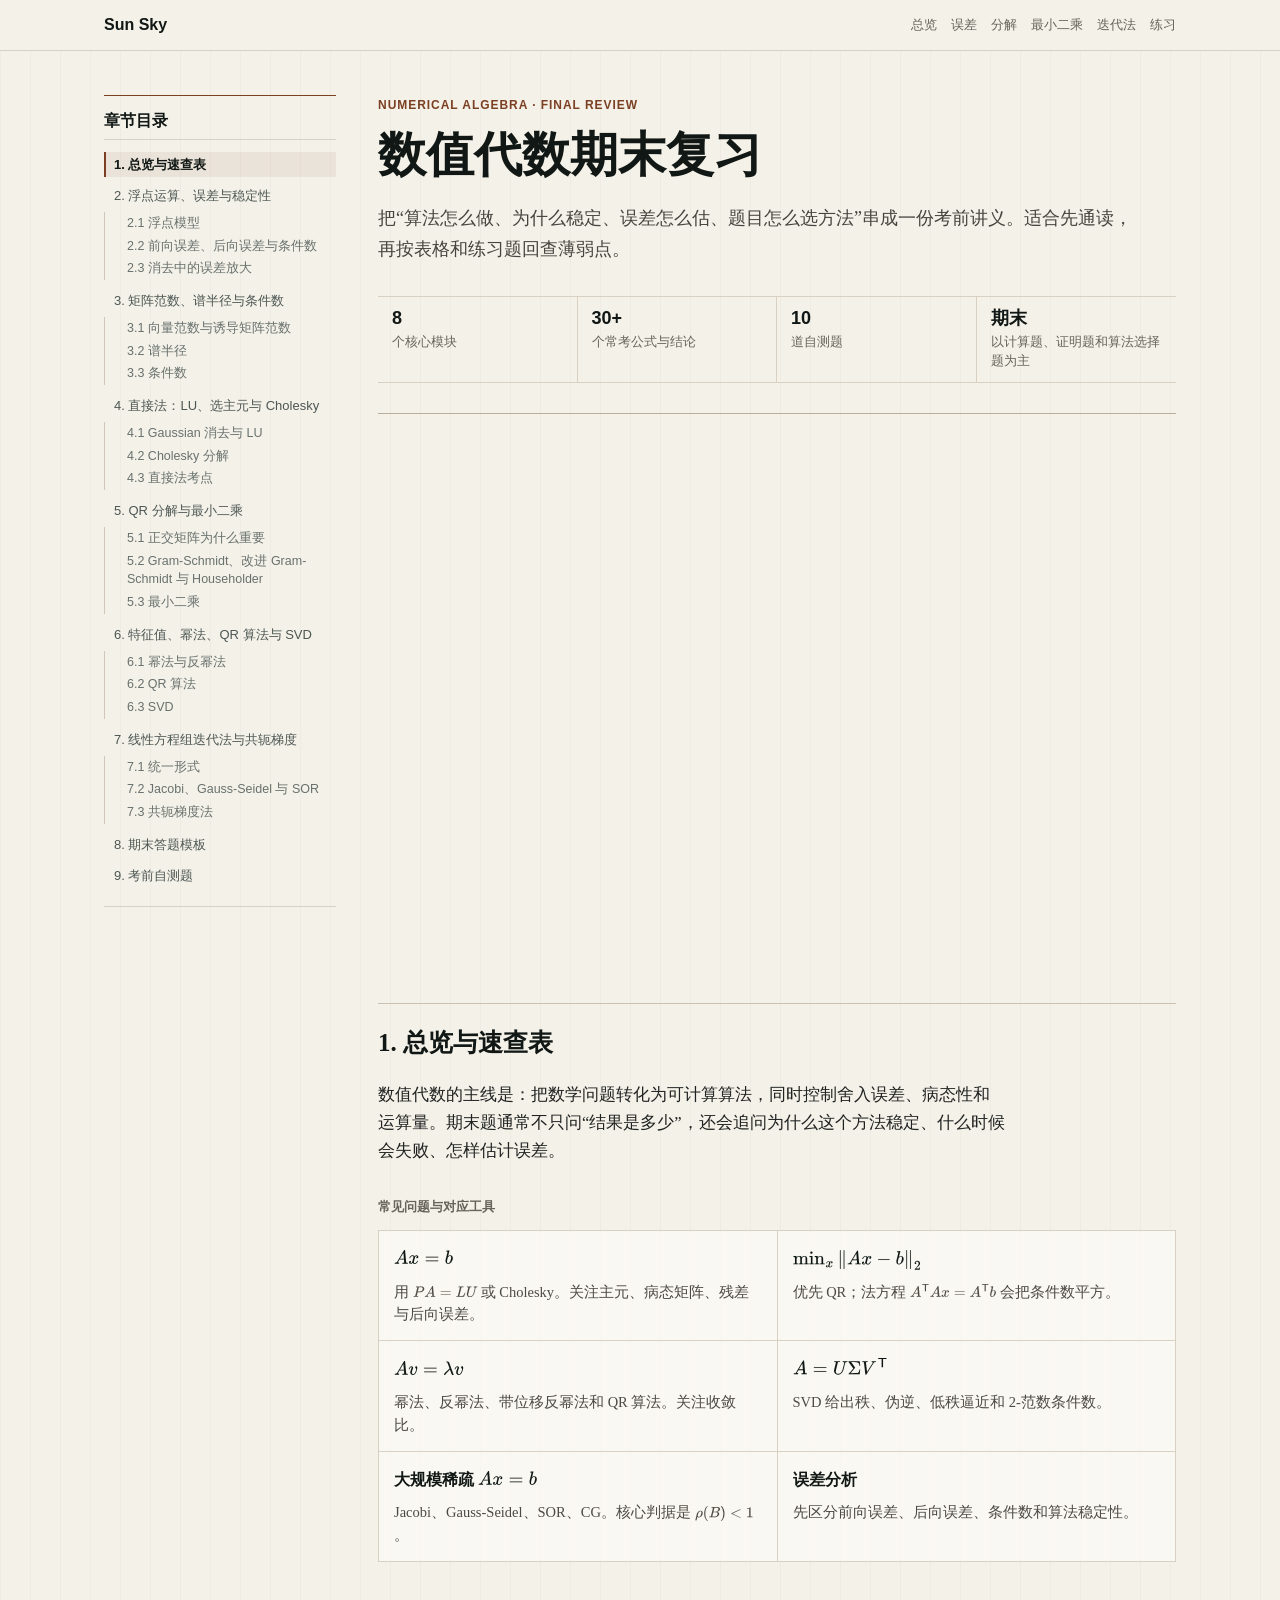
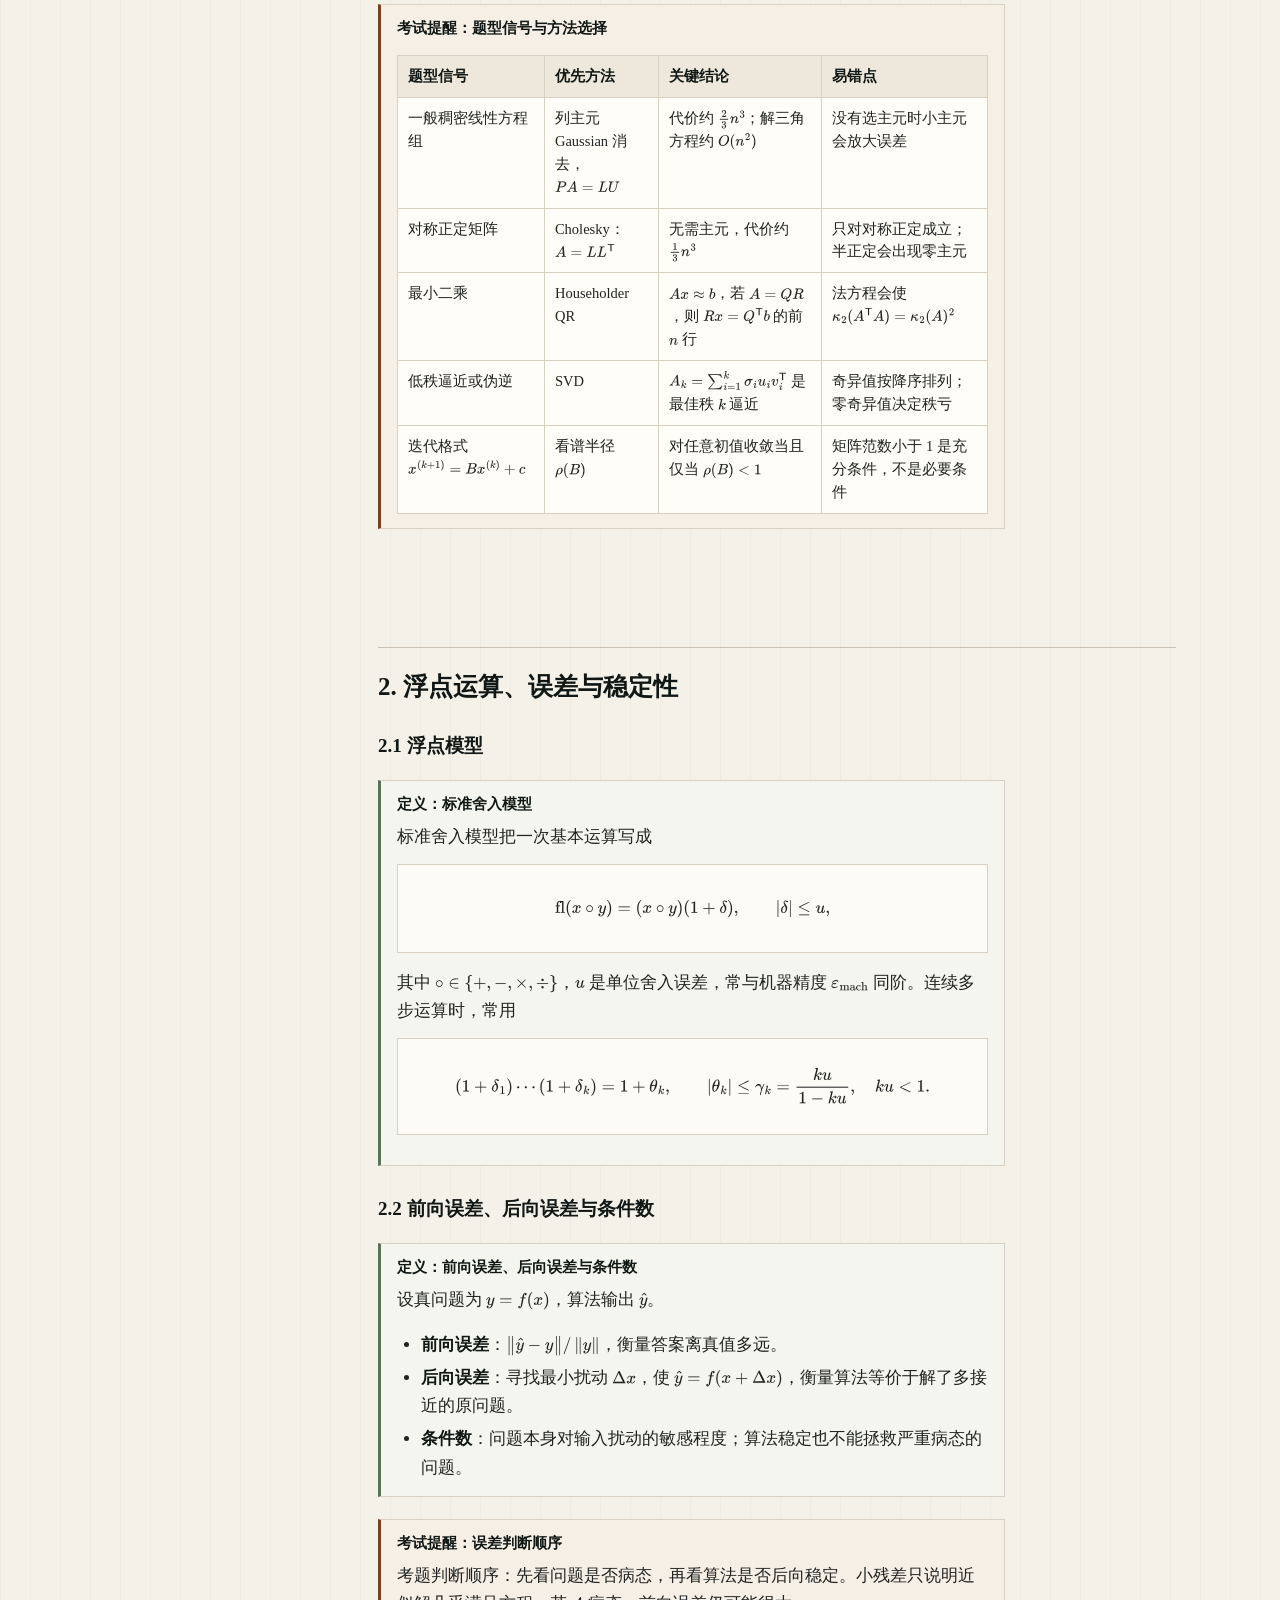
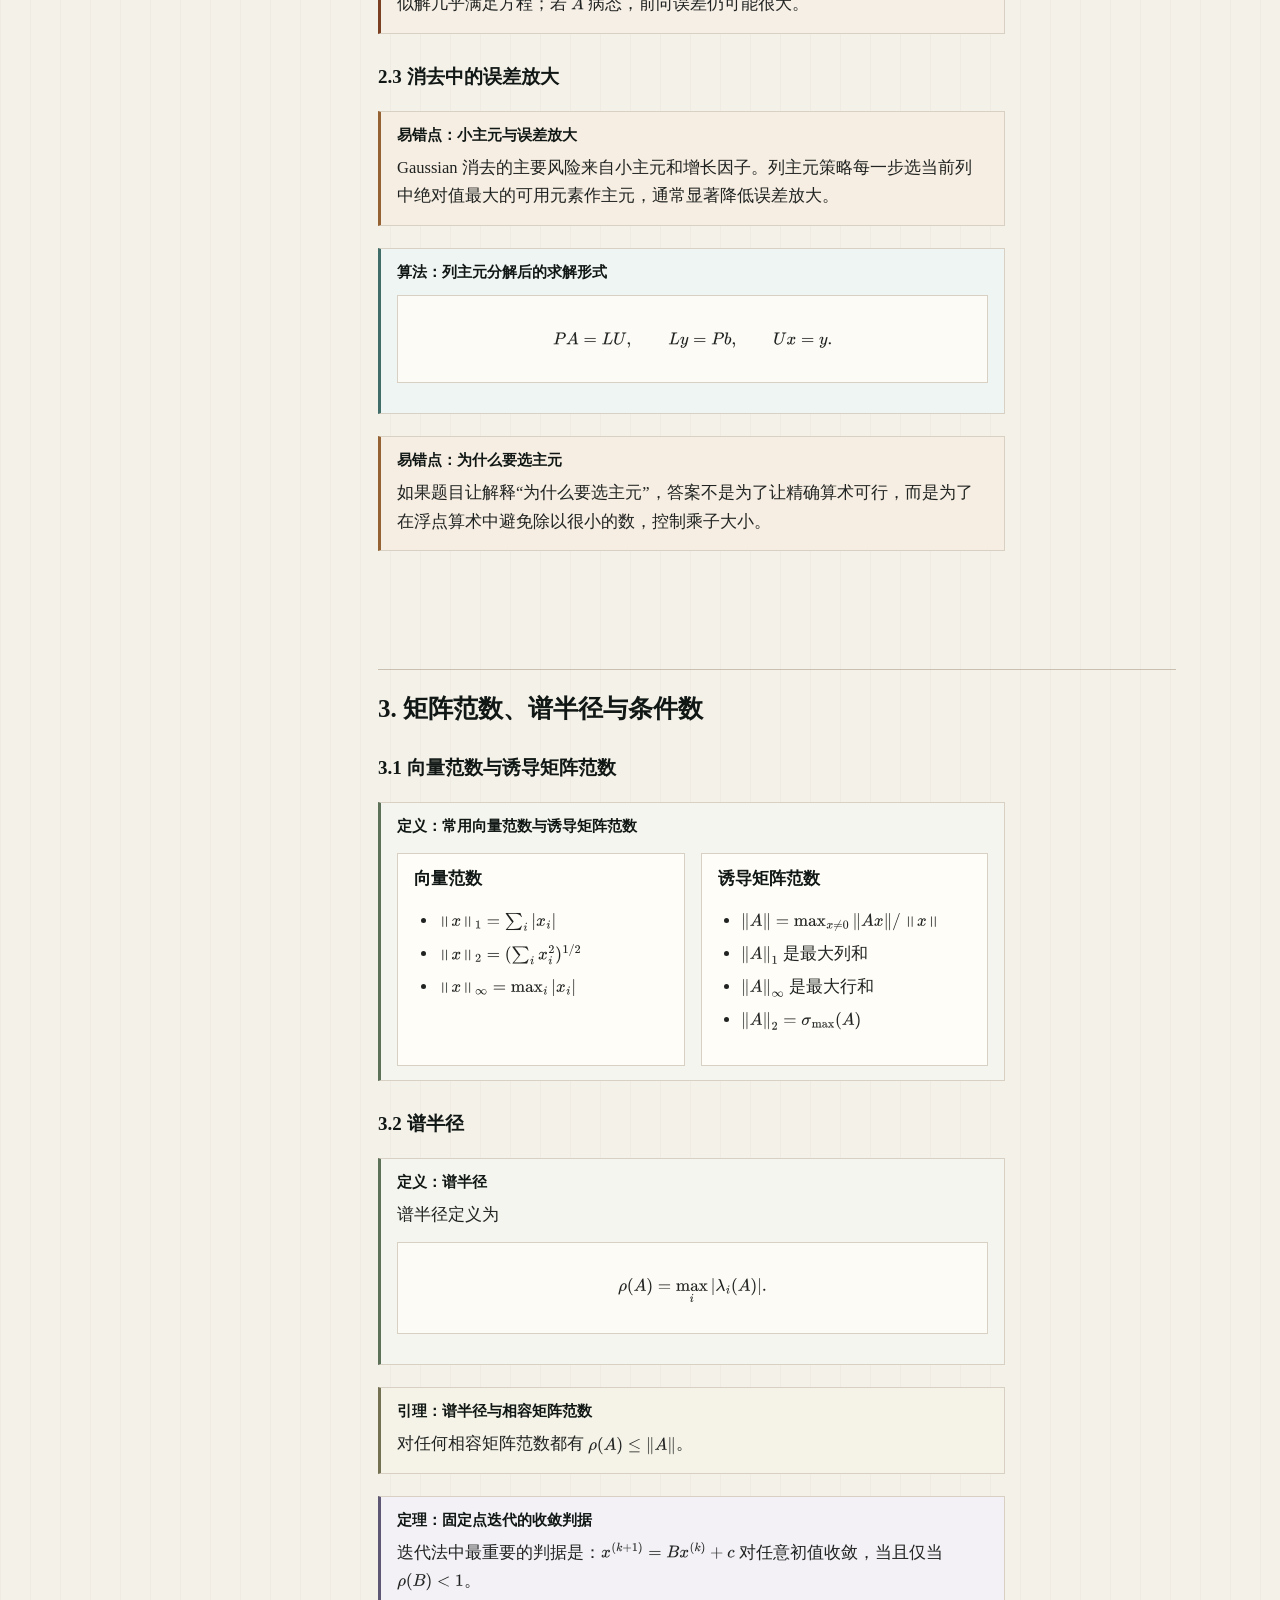
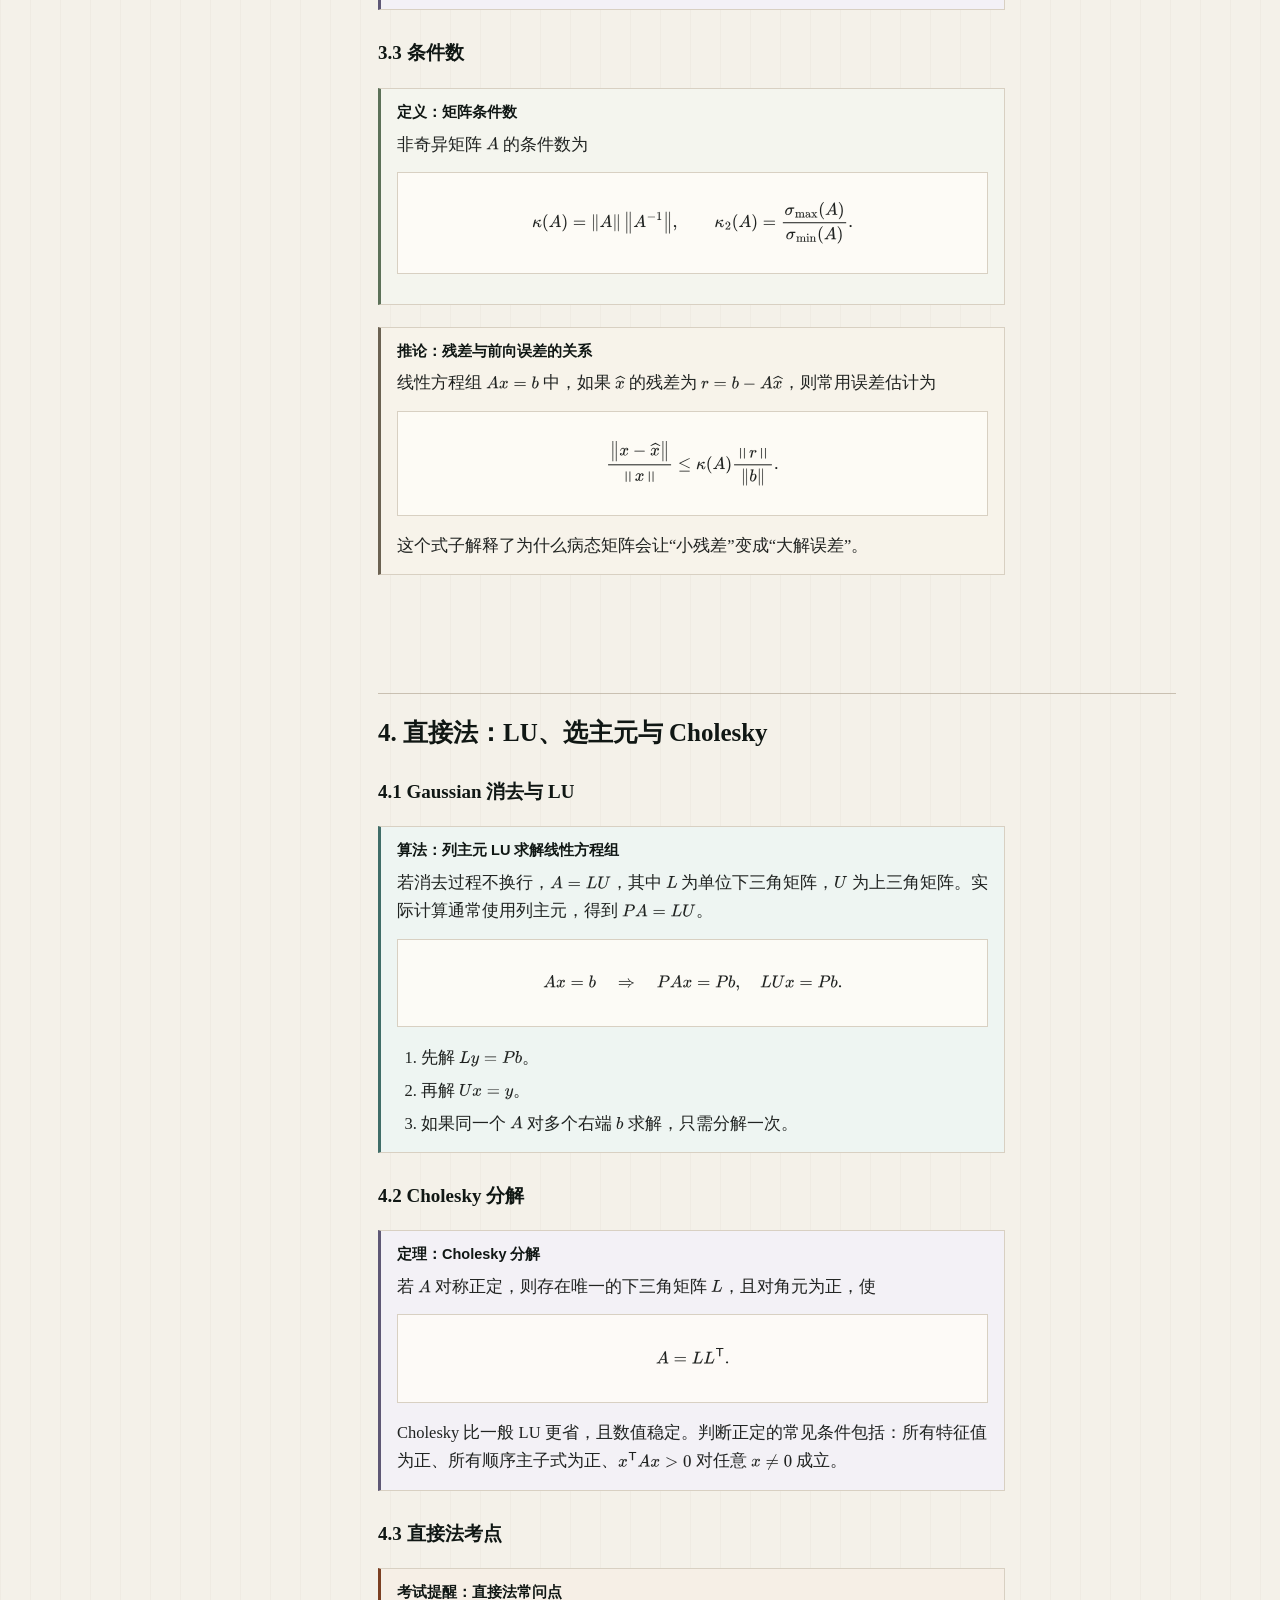
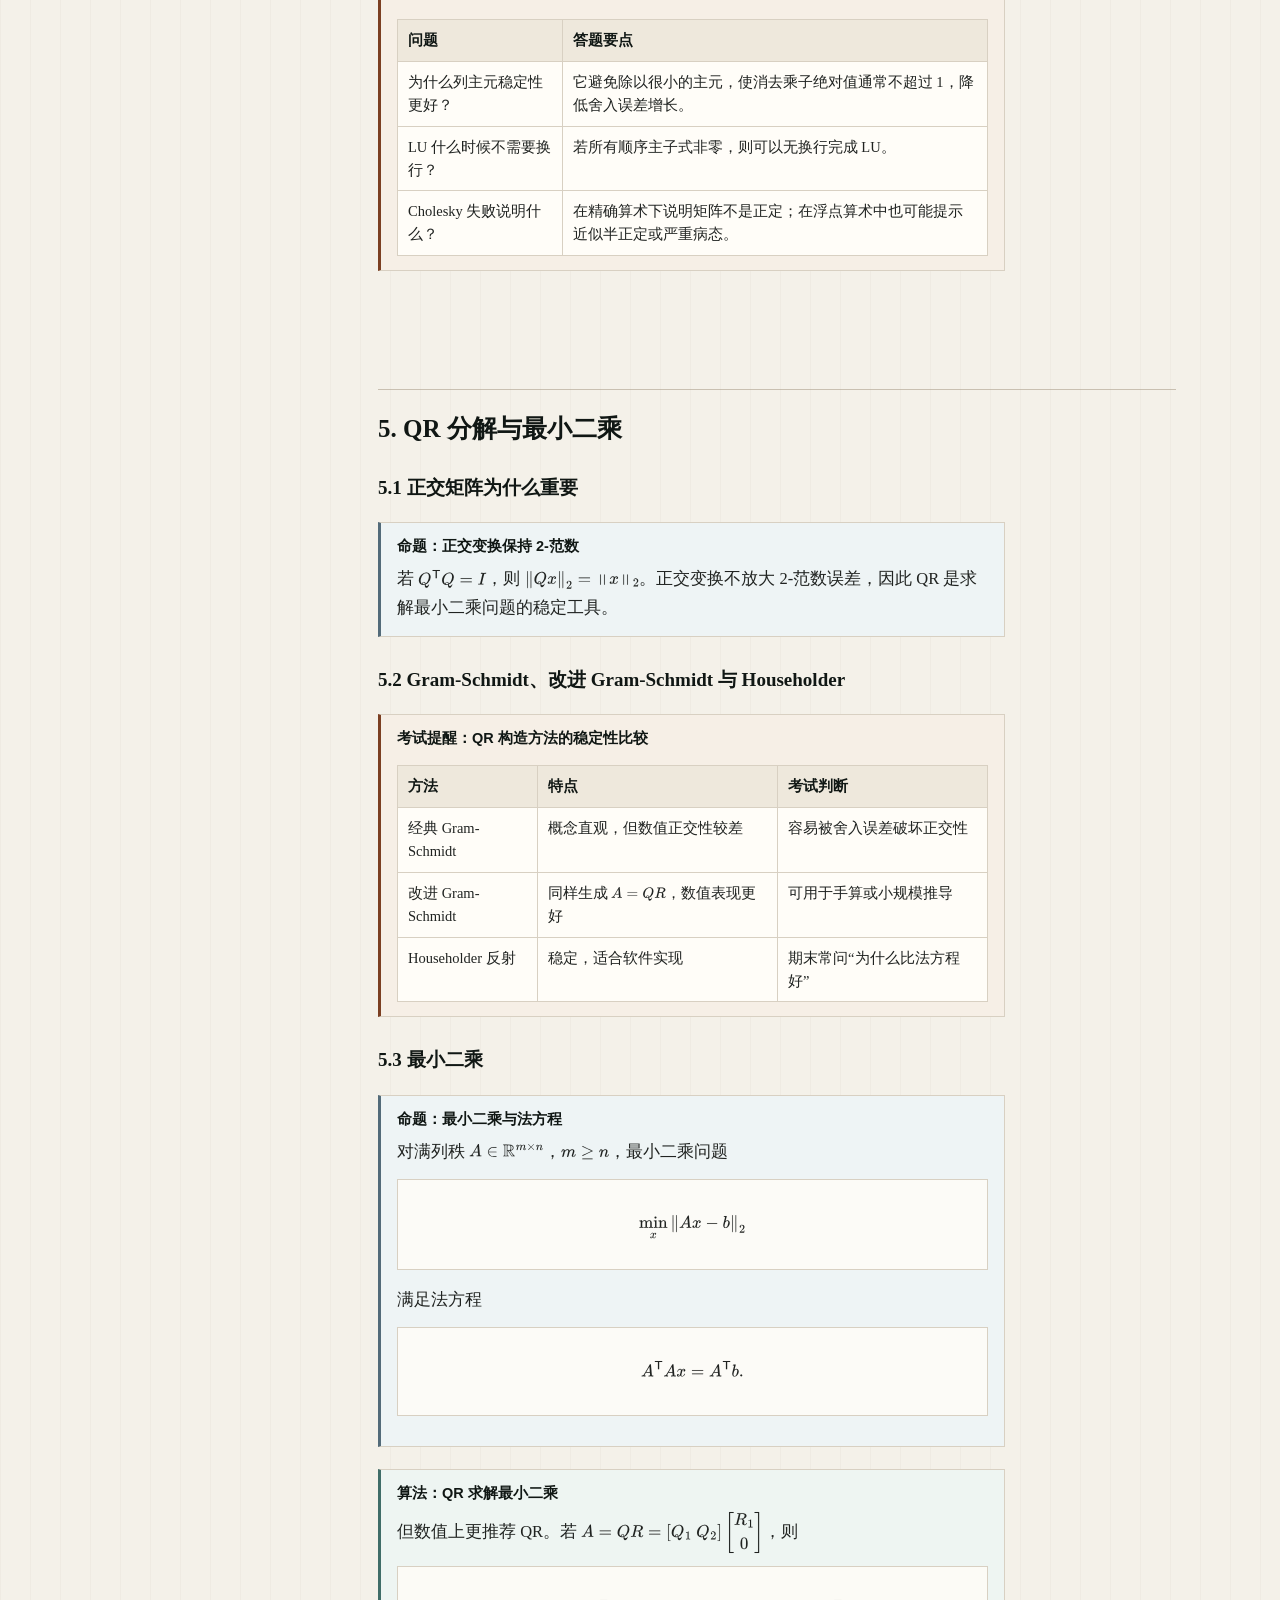
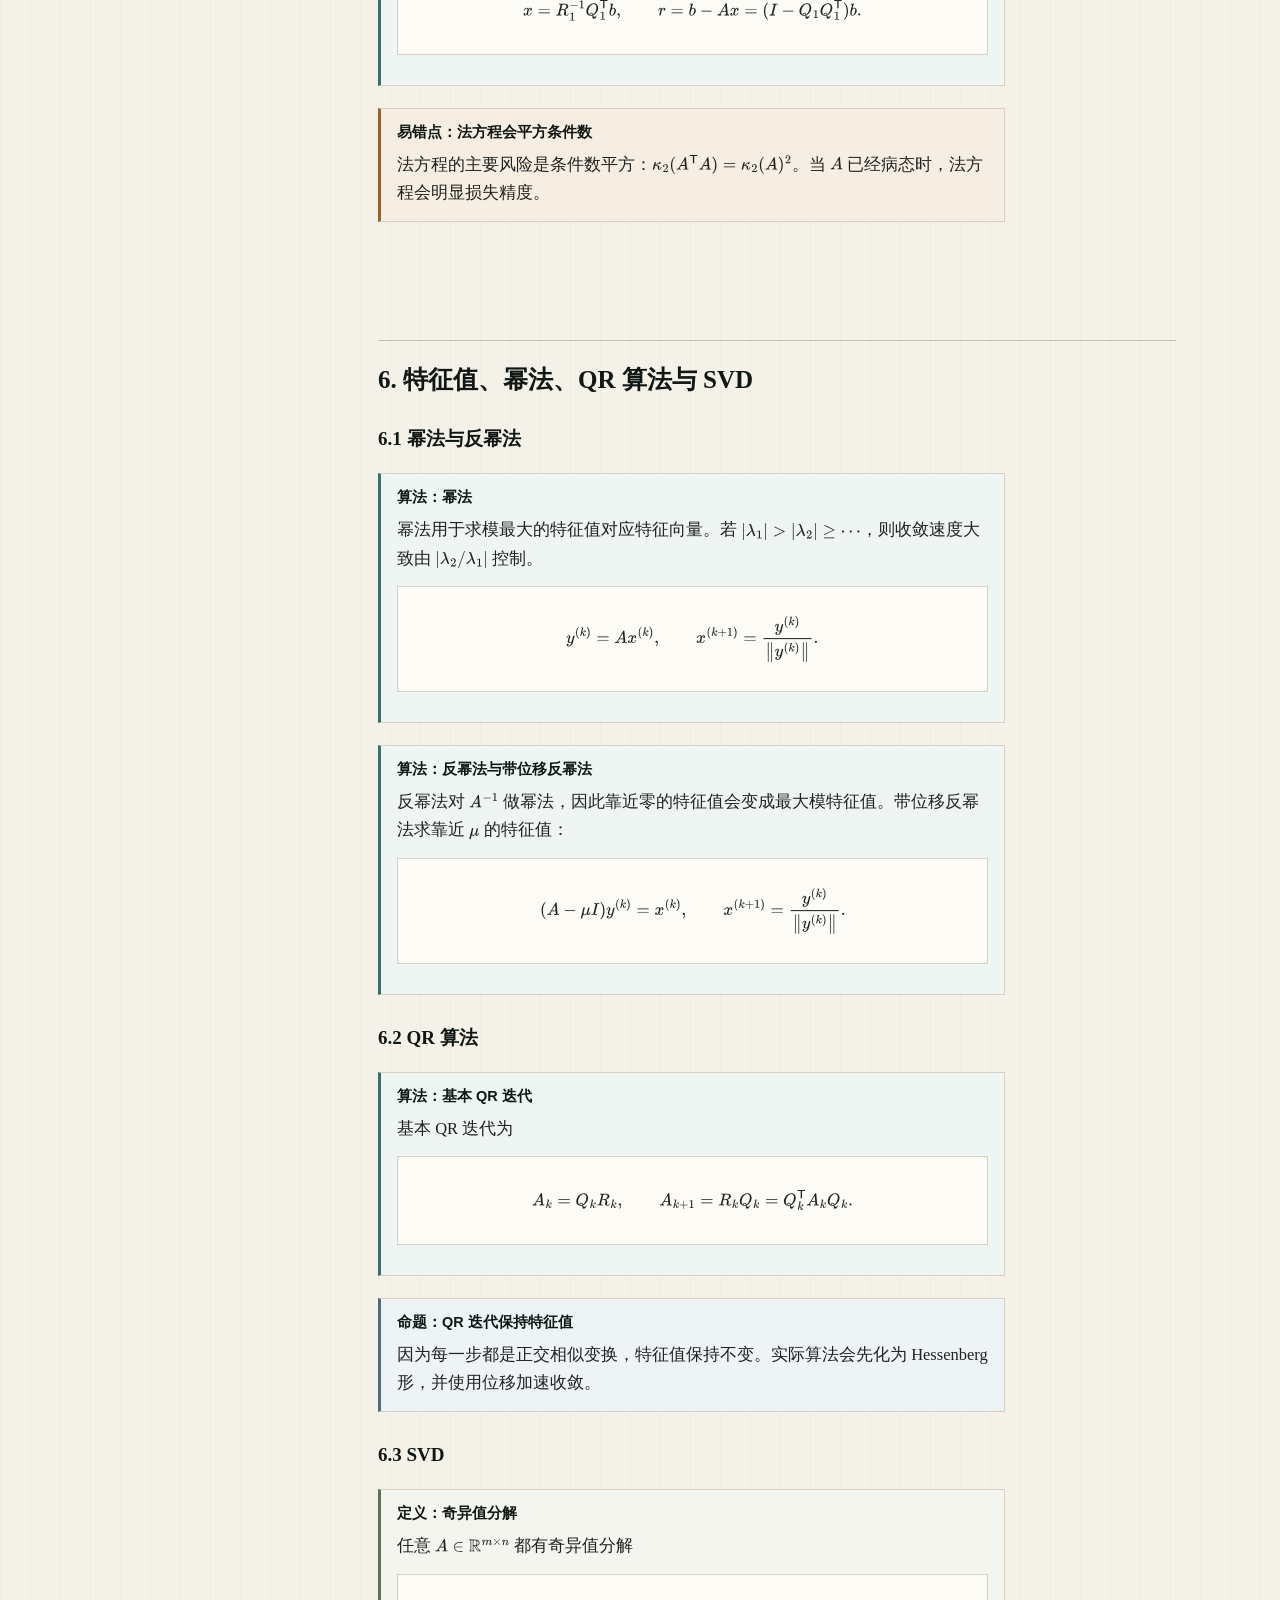
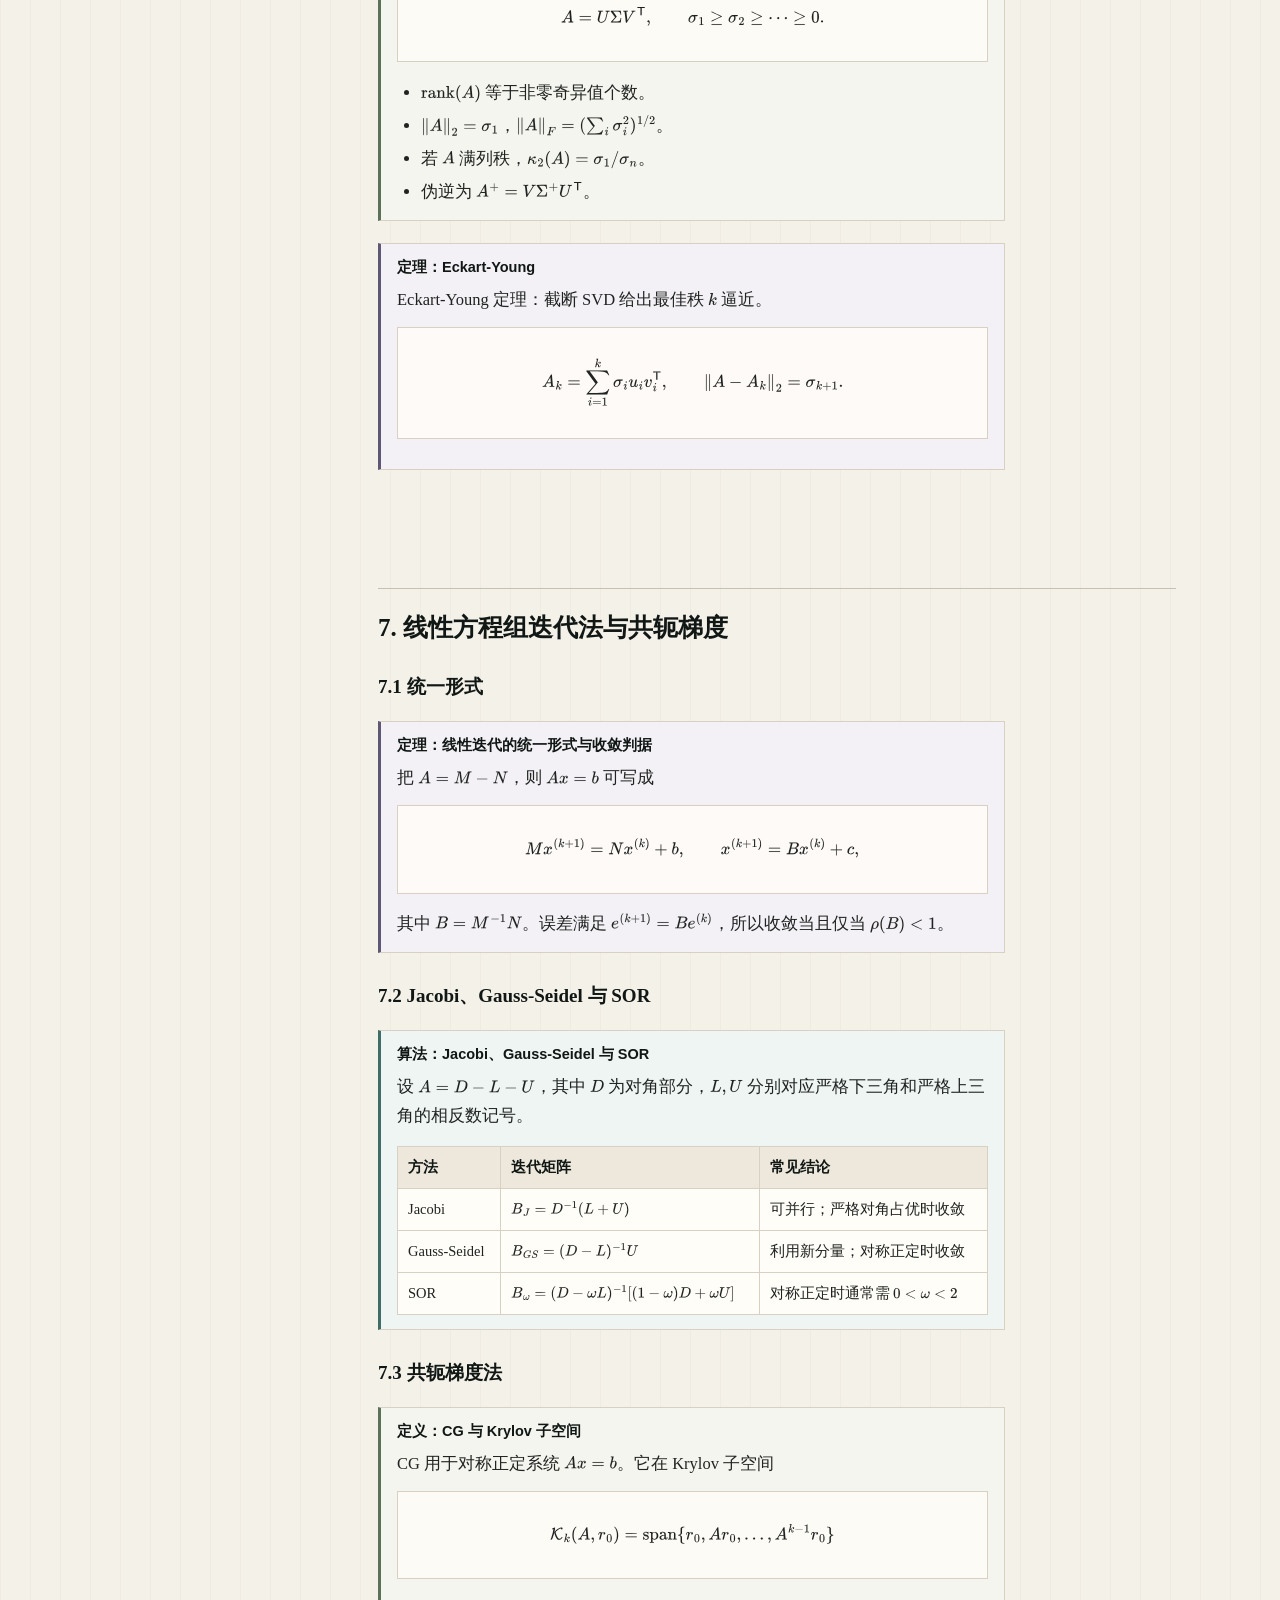
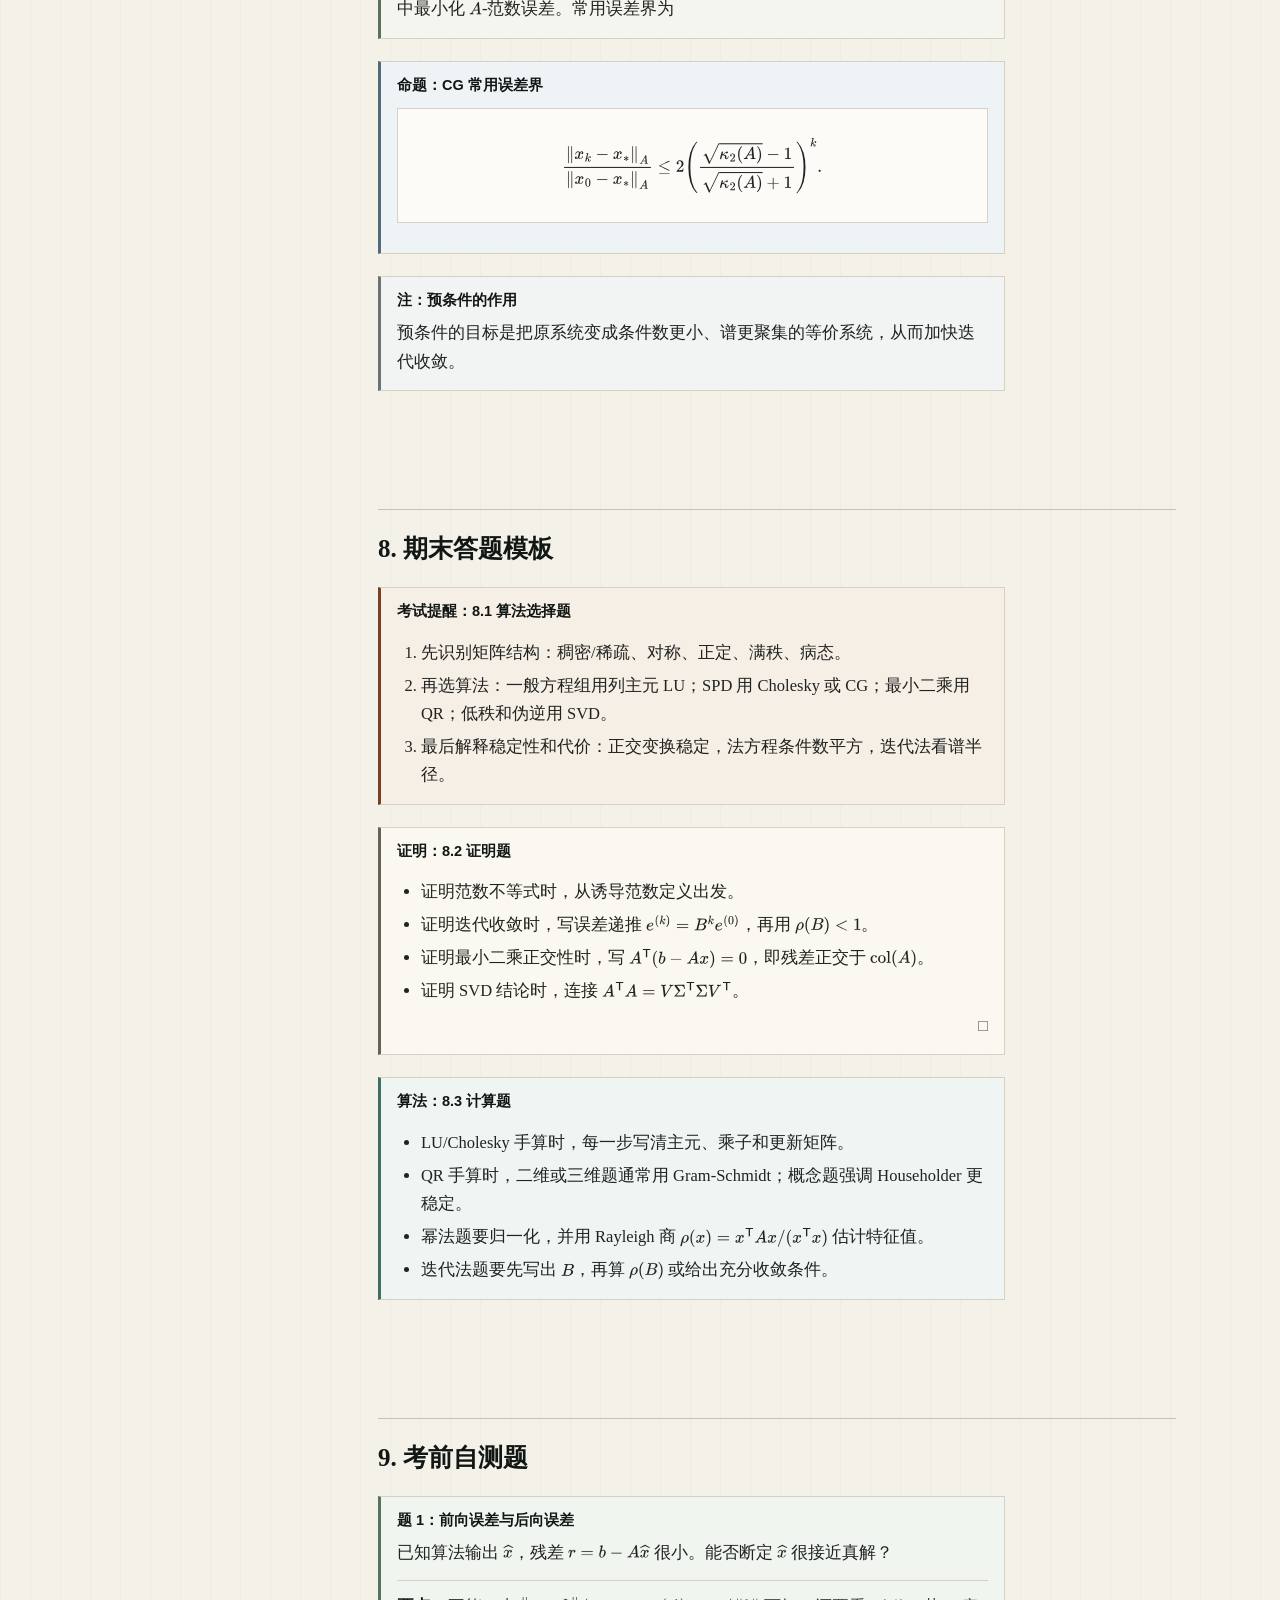
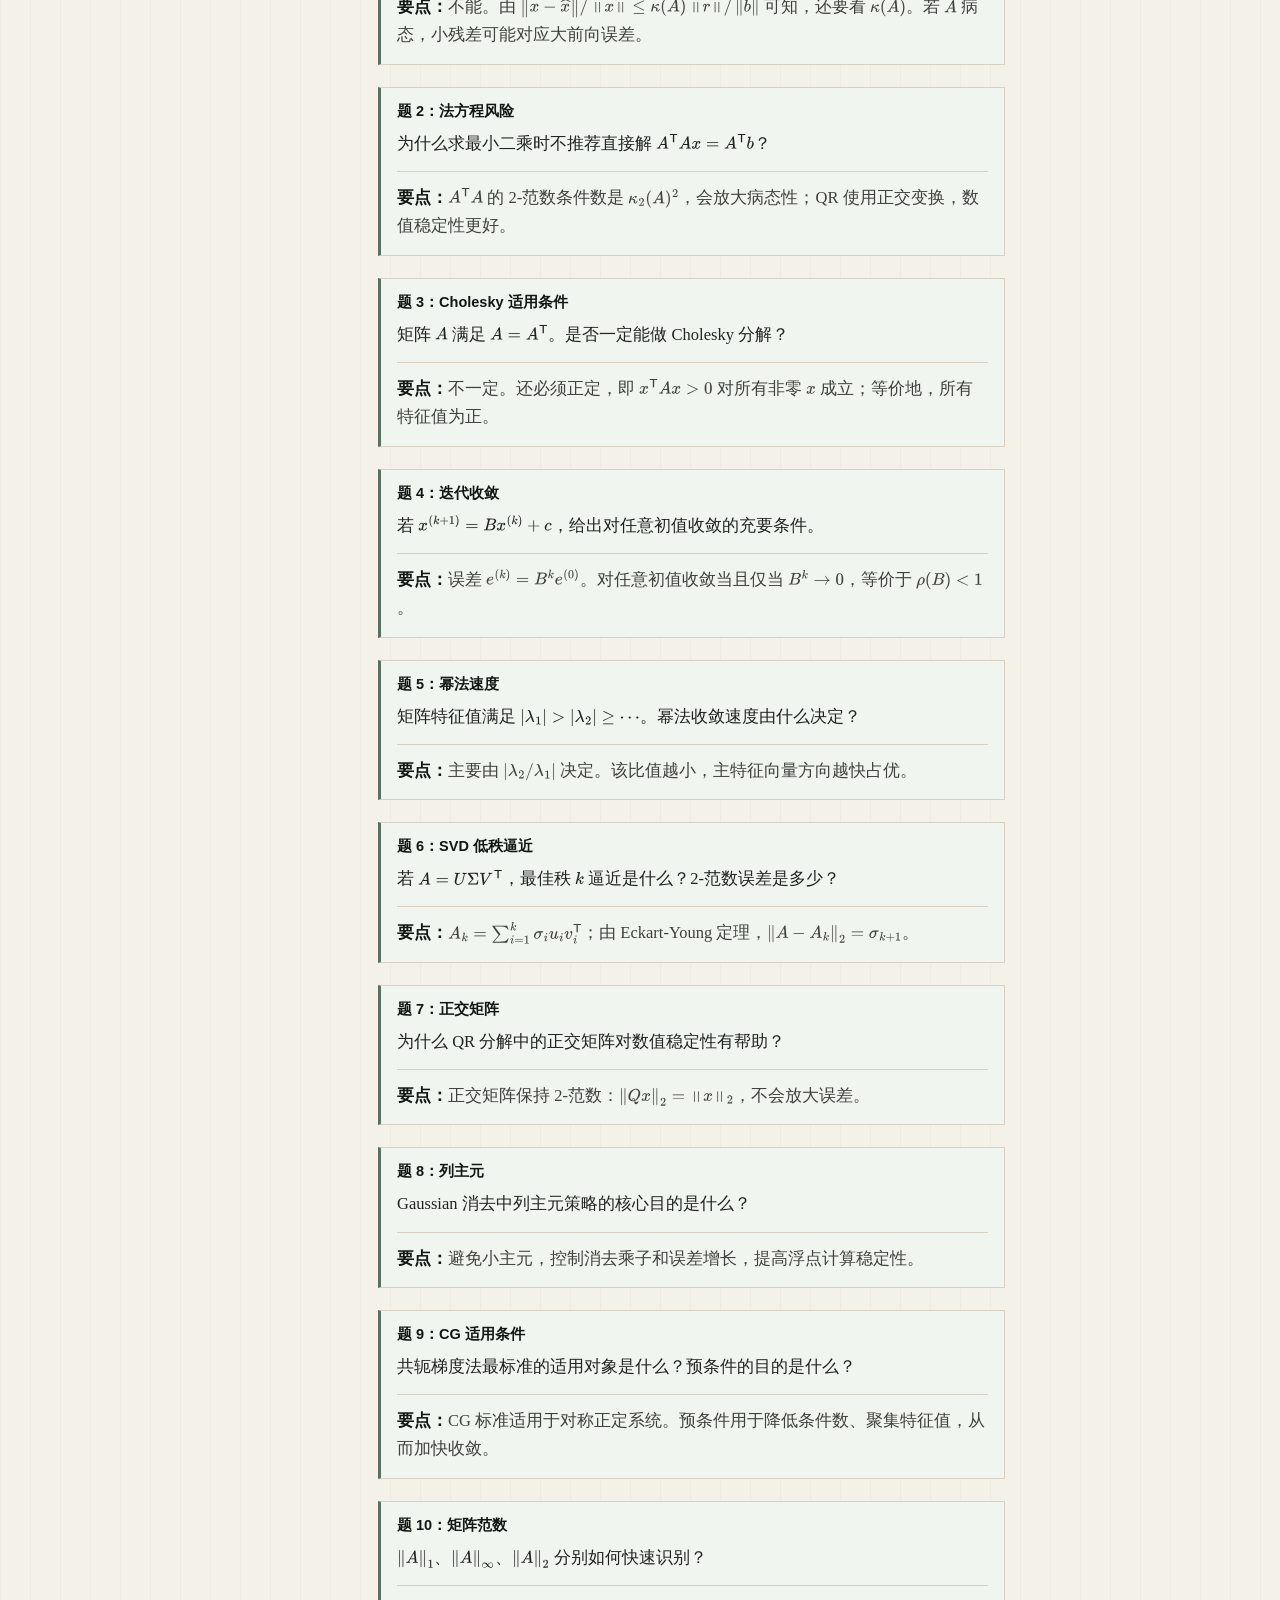
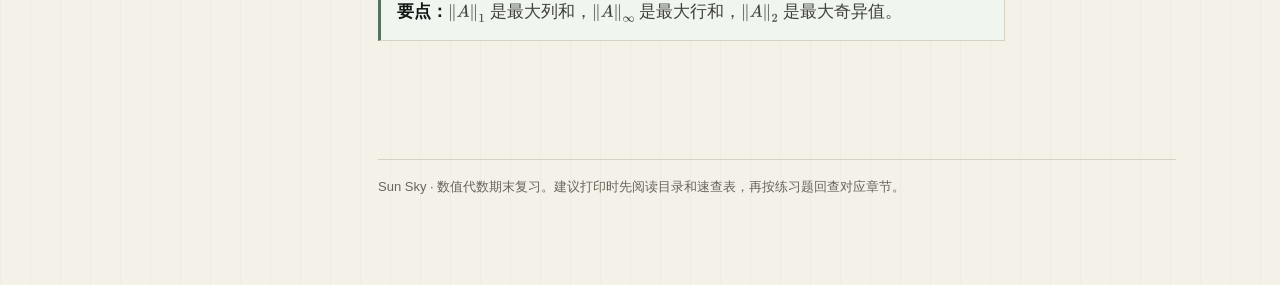
==== commit 857041e1: "Improve numerical algebra table of contents" ====
--- a/notes/numerical-algebra-final-review/index.html
+++ b/notes/numerical-algebra-final-review/index.html
@@ -73,18 +73,64 @@
       </div>
     </section>
 
-    <nav class="toc" aria-labelledby="toc-title">
-      <h2 id="toc-title">复习目录</h2>
-      <ol>
-        <li><a href="#summary">总览与速查表</a></li>
-        <li><a href="#error">浮点运算、误差与稳定性</a></li>
-        <li><a href="#norms">矩阵范数、谱半径与条件数</a></li>
-        <li><a href="#factorization">直接法：LU、选主元与 Cholesky</a></li>
-        <li><a href="#least-squares">QR 分解与最小二乘</a></li>
-        <li><a href="#eigen-svd">特征值、幂法、QR 算法与 SVD</a></li>
-        <li><a href="#iterative">线性方程组迭代法与共轭梯度</a></li>
-        <li><a href="#practice">考前自测题</a></li>
-      </ol>
+    <nav class="toc" aria-labelledby="toc-title" data-toc>
+      <button class="toc-toggle" type="button" aria-expanded="false" aria-controls="toc-panel">章节目录</button>
+      <div class="toc-panel" id="toc-panel">
+        <h2 id="toc-title">章节目录</h2>
+        <ol class="toc-list">
+          <li class="toc-item toc-level-1"><a class="toc-link" href="#summary">1. 总览与速查表</a></li>
+          <li class="toc-item toc-level-1">
+            <a class="toc-link" href="#error">2. 浮点运算、误差与稳定性</a>
+            <ol class="toc-sublist">
+              <li><a class="toc-link" href="#floating-point-model">2.1 浮点模型</a></li>
+              <li><a class="toc-link" href="#error-conditioning">2.2 前向误差、后向误差与条件数</a></li>
+              <li><a class="toc-link" href="#elimination-error">2.3 消去中的误差放大</a></li>
+            </ol>
+          </li>
+          <li class="toc-item toc-level-1">
+            <a class="toc-link" href="#norms">3. 矩阵范数、谱半径与条件数</a>
+            <ol class="toc-sublist">
+              <li><a class="toc-link" href="#vector-matrix-norms">3.1 向量范数与诱导矩阵范数</a></li>
+              <li><a class="toc-link" href="#spectral-radius">3.2 谱半径</a></li>
+              <li><a class="toc-link" href="#condition-number">3.3 条件数</a></li>
+            </ol>
+          </li>
+          <li class="toc-item toc-level-1">
+            <a class="toc-link" href="#factorization">4. 直接法：LU、选主元与 Cholesky</a>
+            <ol class="toc-sublist">
+              <li><a class="toc-link" href="#lu-factorization">4.1 Gaussian 消去与 LU</a></li>
+              <li><a class="toc-link" href="#cholesky-factorization">4.2 Cholesky 分解</a></li>
+              <li><a class="toc-link" href="#direct-method-exam-points">4.3 直接法考点</a></li>
+            </ol>
+          </li>
+          <li class="toc-item toc-level-1">
+            <a class="toc-link" href="#least-squares">5. QR 分解与最小二乘</a>
+            <ol class="toc-sublist">
+              <li><a class="toc-link" href="#orthogonal-transform">5.1 正交矩阵为什么重要</a></li>
+              <li><a class="toc-link" href="#qr-construction">5.2 Gram-Schmidt、改进 Gram-Schmidt 与 Householder</a></li>
+              <li><a class="toc-link" href="#least-squares-solution">5.3 最小二乘</a></li>
+            </ol>
+          </li>
+          <li class="toc-item toc-level-1">
+            <a class="toc-link" href="#eigen-svd">6. 特征值、幂法、QR 算法与 SVD</a>
+            <ol class="toc-sublist">
+              <li><a class="toc-link" href="#power-method">6.1 幂法与反幂法</a></li>
+              <li><a class="toc-link" href="#qr-algorithm">6.2 QR 算法</a></li>
+              <li><a class="toc-link" href="#svd">6.3 SVD</a></li>
+            </ol>
+          </li>
+          <li class="toc-item toc-level-1">
+            <a class="toc-link" href="#iterative">7. 线性方程组迭代法与共轭梯度</a>
+            <ol class="toc-sublist">
+              <li><a class="toc-link" href="#iteration-framework">7.1 统一形式</a></li>
+              <li><a class="toc-link" href="#classical-iterations">7.2 Jacobi、Gauss-Seidel 与 SOR</a></li>
+              <li><a class="toc-link" href="#conjugate-gradient">7.3 共轭梯度法</a></li>
+            </ol>
+          </li>
+          <li class="toc-item toc-level-1"><a class="toc-link" href="#exam-template">8. 期末答题模板</a></li>
+          <li class="toc-item toc-level-1"><a class="toc-link" href="#practice">9. 考前自测题</a></li>
+        </ol>
+      </div>
     </nav>
 
     <section id="summary" class="section">
@@ -170,7 +216,7 @@
 
     <section id="error" class="section">
       <h2>2. 浮点运算、误差与稳定性</h2>
-      <h3>2.1 浮点模型</h3>
+      <h3 id="floating-point-model">2.1 浮点模型</h3>
       <div class="math-env definition">
         <p class="env-title">定义：标准舍入模型</p>
         <p>标准舍入模型把一次基本运算写成</p>
@@ -183,7 +229,7 @@
         </div>
       </div>
 
-      <h3>2.2 前向误差、后向误差与条件数</h3>
+      <h3 id="error-conditioning">2.2 前向误差、后向误差与条件数</h3>
       <div class="math-env definition">
         <p class="env-title">定义：前向误差、后向误差与条件数</p>
         <p>设真问题为 $y=f(x)$，算法输出 $\widehat y$。</p>
@@ -199,7 +245,7 @@
         <p>考题判断顺序：先看问题是否病态，再看算法是否后向稳定。小残差只说明近似解几乎满足方程；若 $A$ 病态，前向误差仍可能很大。</p>
       </div>
 
-      <h3>2.3 消去中的误差放大</h3>
+      <h3 id="elimination-error">2.3 消去中的误差放大</h3>
       <div class="math-env warning">
         <p class="env-title">易错点：小主元与误差放大</p>
         <p>Gaussian 消去的主要风险来自小主元和增长因子。列主元策略每一步选当前列中绝对值最大的可用元素作主元，通常显著降低误差放大。</p>
@@ -218,12 +264,12 @@
 
     <section id="norms" class="section">
       <h2>3. 矩阵范数、谱半径与条件数</h2>
-      <h3>3.1 向量范数与诱导矩阵范数</h3>
+      <h3 id="vector-matrix-norms">3.1 向量范数与诱导矩阵范数</h3>
       <div class="math-env definition">
         <p class="env-title">定义：常用向量范数与诱导矩阵范数</p>
         <div class="two-col">
           <div class="mini-card">
-            <h3>向量范数</h3>
+            <h4>向量范数</h4>
             <ul>
               <li>$\norm{x}_1=\sum_i |x_i|$</li>
               <li>$\norm{x}_2=(\sum_i x_i^2)^{1/2}$</li>
@@ -231,7 +277,7 @@
             </ul>
           </div>
           <div class="mini-card">
-            <h3>诱导矩阵范数</h3>
+            <h4>诱导矩阵范数</h4>
             <ul>
               <li>$\norm{A}=\max_{x\ne0}\norm{Ax}/\norm{x}$</li>
               <li>$\norm{A}_1$ 是最大列和</li>
@@ -242,7 +288,7 @@
         </div>
       </div>
 
-      <h3>3.2 谱半径</h3>
+      <h3 id="spectral-radius">3.2 谱半径</h3>
       <div class="math-env definition">
         <p class="env-title">定义：谱半径</p>
         <p>谱半径定义为</p>
@@ -259,7 +305,7 @@
         <p>迭代法中最重要的判据是：$x^{(k+1)}=Bx^{(k)}+c$ 对任意初值收敛，当且仅当 $\rho(B)<1$。</p>
       </div>
 
-      <h3>3.3 条件数</h3>
+      <h3 id="condition-number">3.3 条件数</h3>
       <div class="math-env definition">
         <p class="env-title">定义：矩阵条件数</p>
         <p>非奇异矩阵 $A$ 的条件数为</p>
@@ -279,7 +325,7 @@
 
     <section id="factorization" class="section">
       <h2>4. 直接法：LU、选主元与 Cholesky</h2>
-      <h3>4.1 Gaussian 消去与 LU</h3>
+      <h3 id="lu-factorization">4.1 Gaussian 消去与 LU</h3>
       <div class="math-env algorithm">
         <p class="env-title">算法：列主元 LU 求解线性方程组</p>
         <p>若消去过程不换行，$A=LU$，其中 $L$ 为单位下三角矩阵，$U$ 为上三角矩阵。实际计算通常使用列主元，得到 $PA=LU$。</p>
@@ -293,7 +339,7 @@
         </ol>
       </div>
 
-      <h3>4.2 Cholesky 分解</h3>
+      <h3 id="cholesky-factorization">4.2 Cholesky 分解</h3>
       <div class="math-env theorem">
         <p class="env-title">定理：Cholesky 分解</p>
         <p>若 $A$ 对称正定，则存在唯一的下三角矩阵 $L$，且对角元为正，使</p>
@@ -303,7 +349,7 @@
         <p>Cholesky 比一般 LU 更省，且数值稳定。判断正定的常见条件包括：所有特征值为正、所有顺序主子式为正、$x\trans A x>0$ 对任意 $x\ne0$ 成立。</p>
       </div>
 
-      <h3>4.3 直接法考点</h3>
+      <h3 id="direct-method-exam-points">4.3 直接法考点</h3>
       <div class="math-env exam-tip">
         <p class="env-title">考试提醒：直接法常问点</p>
         <table>
@@ -333,13 +379,13 @@
 
     <section id="least-squares" class="section">
       <h2>5. QR 分解与最小二乘</h2>
-      <h3>5.1 正交矩阵为什么重要</h3>
+      <h3 id="orthogonal-transform">5.1 正交矩阵为什么重要</h3>
       <div class="math-env proposition">
         <p class="env-title">命题：正交变换保持 2-范数</p>
         <p>若 $Q\trans Q=I$，则 $\norm{Qx}_2=\norm{x}_2$。正交变换不放大 2-范数误差，因此 QR 是求解最小二乘问题的稳定工具。</p>
       </div>
 
-      <h3>5.2 Gram-Schmidt、改进 Gram-Schmidt 与 Householder</h3>
+      <h3 id="qr-construction">5.2 Gram-Schmidt、改进 Gram-Schmidt 与 Householder</h3>
       <div class="math-env exam-tip">
         <p class="env-title">考试提醒：QR 构造方法的稳定性比较</p>
         <table>
@@ -370,7 +416,7 @@
         </table>
       </div>
 
-      <h3>5.3 最小二乘</h3>
+      <h3 id="least-squares-solution">5.3 最小二乘</h3>
       <div class="math-env proposition">
         <p class="env-title">命题：最小二乘与法方程</p>
         <p>对满列秩 $A\in\R^{m\times n}$，$m\ge n$，最小二乘问题</p>
@@ -397,7 +443,7 @@
 
     <section id="eigen-svd" class="section">
       <h2>6. 特征值、幂法、QR 算法与 SVD</h2>
-      <h3>6.1 幂法与反幂法</h3>
+      <h3 id="power-method">6.1 幂法与反幂法</h3>
       <div class="math-env algorithm">
         <p class="env-title">算法：幂法</p>
         <p>幂法用于求模最大的特征值对应特征向量。若 $|\lambda_1|>|\lambda_2|\ge\cdots$，则收敛速度大致由 $|\lambda_2/\lambda_1|$ 控制。</p>
@@ -413,7 +459,7 @@
         </div>
       </div>
 
-      <h3>6.2 QR 算法</h3>
+      <h3 id="qr-algorithm">6.2 QR 算法</h3>
       <div class="math-env algorithm">
         <p class="env-title">算法：基本 QR 迭代</p>
         <p>基本 QR 迭代为</p>
@@ -426,7 +472,7 @@
         <p>因为每一步都是正交相似变换，特征值保持不变。实际算法会先化为 Hessenberg 形，并使用位移加速收敛。</p>
       </div>
 
-      <h3>6.3 SVD</h3>
+      <h3 id="svd">6.3 SVD</h3>
       <div class="math-env definition">
         <p class="env-title">定义：奇异值分解</p>
         <p>任意 $A\in\R^{m\times n}$ 都有奇异值分解</p>
@@ -452,7 +498,7 @@
 
     <section id="iterative" class="section">
       <h2>7. 线性方程组迭代法与共轭梯度</h2>
-      <h3>7.1 统一形式</h3>
+      <h3 id="iteration-framework">7.1 统一形式</h3>
       <div class="math-env theorem">
         <p class="env-title">定理：线性迭代的统一形式与收敛判据</p>
         <p>把 $A=M-N$，则 $Ax=b$ 可写成</p>
@@ -462,7 +508,7 @@
         <p>其中 $B=M^{-1}N$。误差满足 $e^{(k+1)}=Be^{(k)}$，所以收敛当且仅当 $\rho(B)<1$。</p>
       </div>
 
-      <h3>7.2 Jacobi、Gauss-Seidel 与 SOR</h3>
+      <h3 id="classical-iterations">7.2 Jacobi、Gauss-Seidel 与 SOR</h3>
       <div class="math-env algorithm">
         <p class="env-title">算法：Jacobi、Gauss-Seidel 与 SOR</p>
         <p>设 $A=D-L-U$，其中 $D$ 为对角部分，$L,U$ 分别对应严格下三角和严格上三角的相反数记号。</p>
@@ -494,7 +540,7 @@
         </table>
       </div>
 
-      <h3>7.3 共轭梯度法</h3>
+      <h3 id="conjugate-gradient">7.3 共轭梯度法</h3>
       <div class="math-env definition">
         <p class="env-title">定义：CG 与 Krylov 子空间</p>
         <p>CG 用于对称正定系统 $Ax=b$。它在 Krylov 子空间</p>
@@ -516,7 +562,7 @@
       </div>
     </section>
 
-    <section class="section">
+    <section id="exam-template" class="section">
       <h2>8. 期末答题模板</h2>
       <div class="math-env exam-tip">
         <p class="env-title">考试提醒：8.1 算法选择题</p>
@@ -551,61 +597,61 @@
     <section id="practice" class="section">
       <h2>9. 考前自测题</h2>
       <div class="math-env example">
-        <h3>题 1：前向误差与后向误差</h3>
+        <h4>题 1：前向误差与后向误差</h4>
         <p>已知算法输出 $\widehat x$，残差 $r=b-A\widehat x$ 很小。能否断定 $\widehat x$ 很接近真解？</p>
         <div class="answer"><strong>要点：</strong>不能。由 $\norm{x-\widehat x}/\norm{x}\le\kappa(A)\norm{r}/\norm{b}$ 可知，还要看 $\kappa(A)$。若 $A$ 病态，小残差可能对应大前向误差。</div>
       </div>
 
       <div class="math-env example">
-        <h3>题 2：法方程风险</h3>
+        <h4>题 2：法方程风险</h4>
         <p>为什么求最小二乘时不推荐直接解 $A\trans A x=A\trans b$？</p>
         <div class="answer"><strong>要点：</strong>$A\trans A$ 的 2-范数条件数是 $\kappa_2(A)^2$，会放大病态性；QR 使用正交变换，数值稳定性更好。</div>
       </div>
 
       <div class="math-env example">
-        <h3>题 3：Cholesky 适用条件</h3>
+        <h4>题 3：Cholesky 适用条件</h4>
         <p>矩阵 $A$ 满足 $A=A\trans$。是否一定能做 Cholesky 分解？</p>
         <div class="answer"><strong>要点：</strong>不一定。还必须正定，即 $x\trans A x>0$ 对所有非零 $x$ 成立；等价地，所有特征值为正。</div>
       </div>
 
       <div class="math-env example">
-        <h3>题 4：迭代收敛</h3>
+        <h4>题 4：迭代收敛</h4>
         <p>若 $x^{(k+1)}=Bx^{(k)}+c$，给出对任意初值收敛的充要条件。</p>
         <div class="answer"><strong>要点：</strong>误差 $e^{(k)}=B^k e^{(0)}$。对任意初值收敛当且仅当 $B^k\to0$，等价于 $\rho(B)<1$。</div>
       </div>
 
       <div class="math-env example">
-        <h3>题 5：幂法速度</h3>
+        <h4>题 5：幂法速度</h4>
         <p>矩阵特征值满足 $|\lambda_1|>|\lambda_2|\ge\cdots$。幂法收敛速度由什么决定？</p>
         <div class="answer"><strong>要点：</strong>主要由 $|\lambda_2/\lambda_1|$ 决定。该比值越小，主特征向量方向越快占优。</div>
       </div>
 
       <div class="math-env example">
-        <h3>题 6：SVD 低秩逼近</h3>
+        <h4>题 6：SVD 低秩逼近</h4>
         <p>若 $A=U\Sigma V\trans$，最佳秩 $k$ 逼近是什么？2-范数误差是多少？</p>
         <div class="answer"><strong>要点：</strong>$A_k=\sum_{i=1}^k\sigma_i u_i v_i\trans$；由 Eckart-Young 定理，$\norm{A-A_k}_2=\sigma_{k+1}$。</div>
       </div>
 
       <div class="math-env example">
-        <h3>题 7：正交矩阵</h3>
+        <h4>题 7：正交矩阵</h4>
         <p>为什么 QR 分解中的正交矩阵对数值稳定性有帮助？</p>
         <div class="answer"><strong>要点：</strong>正交矩阵保持 2-范数：$\norm{Qx}_2=\norm{x}_2$，不会放大误差。</div>
       </div>
 
       <div class="math-env example">
-        <h3>题 8：列主元</h3>
+        <h4>题 8：列主元</h4>
         <p>Gaussian 消去中列主元策略的核心目的是什么？</p>
         <div class="answer"><strong>要点：</strong>避免小主元，控制消去乘子和误差增长，提高浮点计算稳定性。</div>
       </div>
 
       <div class="math-env example">
-        <h3>题 9：CG 适用条件</h3>
+        <h4>题 9：CG 适用条件</h4>
         <p>共轭梯度法最标准的适用对象是什么？预条件的目的是什么？</p>
         <div class="answer"><strong>要点：</strong>CG 标准适用于对称正定系统。预条件用于降低条件数、聚集特征值，从而加快收敛。</div>
       </div>
 
       <div class="math-env example">
-        <h3>题 10：矩阵范数</h3>
+        <h4>题 10：矩阵范数</h4>
         <p>$\norm{A}_1$、$\norm{A}_\infty$、$\norm{A}_2$ 分别如何快速识别？</p>
         <div class="answer"><strong>要点：</strong>$\norm{A}_1$ 是最大列和，$\norm{A}_\infty$ 是最大行和，$\norm{A}_2$ 是最大奇异值。</div>
       </div>
@@ -615,5 +661,89 @@
       <p>Sun Sky · 数值代数期末复习。建议打印时先阅读目录和速查表，再按练习题回查对应章节。</p>
     </footer>
   </main>
+  <script>
+    (() => {
+      const toc = document.querySelector('[data-toc]');
+      if (!toc) return;
+
+      const toggle = toc.querySelector('.toc-toggle');
+      const links = Array.from(toc.querySelectorAll('.toc-link[href^="#"]'));
+      const targets = links
+        .map((link) => document.getElementById(decodeURIComponent(link.hash.slice(1))))
+        .filter((target, index, list) => target && list.indexOf(target) === index);
+
+      const closeMobileToc = () => {
+        if (!window.matchMedia('(max-width: 980px)').matches) return;
+        toc.classList.remove('is-open');
+        toggle?.setAttribute('aria-expanded', 'false');
+      };
+
+      toggle?.addEventListener('click', () => {
+        const isOpen = toc.classList.toggle('is-open');
+        toggle.setAttribute('aria-expanded', String(isOpen));
+      });
+
+      const setActive = (id) => {
+        links.forEach((link) => {
+          const isActive = link.hash === `#${id}`;
+          link.classList.toggle('is-active', isActive);
+          if (isActive) {
+            link.setAttribute('aria-current', 'true');
+          } else {
+            link.removeAttribute('aria-current');
+          }
+          link.classList.remove('is-current-parent');
+        });
+
+        const active = links.find((link) => link.hash === `#${id}`);
+        const parentItem = active?.closest('.toc-sublist')?.closest('.toc-item');
+        const parentLink = parentItem?.querySelector(':scope > .toc-link');
+        parentLink?.classList.add('is-current-parent');
+      };
+
+      if (targets.length === 0) return;
+
+      links.forEach((link) => {
+        link.addEventListener('click', (event) => {
+          const id = decodeURIComponent(link.hash.slice(1));
+          const target = document.getElementById(id);
+          if (!target) return;
+
+          event.preventDefault();
+          window.history.pushState(null, '', link.hash);
+          closeMobileToc();
+          window.requestAnimationFrame(() => {
+            target.scrollIntoView({ behavior: 'smooth', block: 'start' });
+            setActive(id);
+          });
+        });
+      });
+
+      let ticking = false;
+      const syncActive = () => {
+        const marker = window.scrollY + Math.min(window.innerHeight * 0.14, 112);
+        let current = targets[0];
+
+        targets.forEach((target) => {
+          const top = target.getBoundingClientRect().top + window.scrollY;
+          if (top <= marker) current = target;
+        });
+
+        setActive(current.id);
+        ticking = false;
+      };
+
+      const requestSync = () => {
+        if (ticking) return;
+        ticking = true;
+        window.requestAnimationFrame(syncActive);
+      };
+
+      window.addEventListener('scroll', requestSync, { passive: true });
+      window.addEventListener('resize', requestSync);
+      window.addEventListener('hashchange', requestSync);
+      syncActive();
+    })();
+  </script>
 </body>
 </html>
--- a/notes/numerical-algebra-final-review/style.css
+++ b/notes/numerical-algebra-final-review/style.css
@@ -160,20 +160,27 @@
 }
 
 h2 {
-  margin: var(--space-8) 0 var(--space-4);
+  margin: var(--space-8) 0 var(--space-5);
   padding-top: var(--space-5);
-  border-top: 1px solid var(--rule-strong);
+  border-top: 1px solid rgba(185, 173, 156, 0.72);
   font-size: 25px;
 }
 
 h3 {
-  margin: var(--space-6) 0 var(--space-2);
+  margin: var(--space-6) 0 var(--space-3);
   font-size: 19px;
 }
 
 h4 {
   margin: var(--space-5) 0 var(--space-2);
   font-size: 16.5px;
+}
+
+h2,
+h3,
+h4,
+section {
+  scroll-margin-top: 76px;
 }
 
 p {
@@ -250,12 +257,22 @@
   top: 68px;
   max-height: calc(100vh - 88px);
   margin: 0;
-  padding: 16px 0 18px;
+  padding: 0;
   overflow: auto;
-  border-top: 2px solid var(--accent);
+  border-top: 1px solid var(--accent);
   border-bottom: 1px solid var(--rule);
   background: transparent;
   font-family: var(--font-ui);
+  scrollbar-width: thin;
+  scrollbar-color: var(--rule-strong) transparent;
+}
+
+.toc-toggle {
+  display: none;
+}
+
+.toc-panel {
+  padding: 14px 0 16px;
 }
 
 .toc h2 {
@@ -267,28 +284,68 @@
   font-size: 16px;
 }
 
-.toc ol {
+.toc-list,
+.toc-sublist {
   columns: 1;
   margin: 0;
-  padding-left: 1.25em;
+  padding-left: 0;
+  list-style: none;
   color: var(--muted);
-  font-size: 13.5px;
+  font-size: 13px;
   line-height: 1.5;
 }
 
-.toc li {
-  margin: 0 0 0.58em;
+.toc-item {
+  margin: 0 0 0.45em;
   max-width: none;
 }
 
-.toc a {
+.toc-sublist {
+  margin: 0.28em 0 0.62em;
+  padding-left: 12px;
+  border-left: 1px solid rgba(185, 173, 156, 0.62);
+  font-size: 12.5px;
+}
+
+.toc-sublist li {
+  margin: 0;
+}
+
+.toc-link {
+  display: block;
+  padding: 3px 8px;
+  border-left: 2px solid transparent;
+  color: #4d5753;
+  text-decoration: none;
+}
+
+.toc-sublist .toc-link {
+  padding: 2px 8px;
+  color: #68716d;
+}
+
+.toc-link:hover {
+  color: var(--accent);
+  text-decoration: none;
+}
+
+.toc-link.is-active,
+.toc-link[aria-current="true"] {
+  border-left-color: var(--accent);
+  color: var(--ink-strong);
+  background: rgba(123, 63, 34, 0.075);
+  font-weight: 700;
+}
+
+.toc-link.is-current-parent {
   color: #3d504e;
-  text-decoration: none;
-}
-
-.toc a:hover {
-  color: var(--accent);
-  text-decoration: underline;
+  font-weight: 700;
+}
+
+.toc-link:focus-visible,
+.toc-toggle:focus-visible {
+  outline: 2px solid rgba(123, 63, 34, 0.35);
+  outline-offset: 2px;
 }
 
 .section {
@@ -311,7 +368,8 @@
 }
 
 .env-title,
-.math-env > h3:first-child {
+.math-env > h3:first-child,
+.math-env > h4:first-child {
   margin: 0 0 0.55em;
   color: var(--ink-strong);
   font-family: var(--font-ui);
@@ -499,7 +557,8 @@
   background: #fffdf8;
 }
 
-.mini-card h3 {
+.mini-card h3,
+.mini-card h4 {
   margin-top: 0;
   font-size: 17px;
 }
@@ -578,14 +637,65 @@
     position: static;
     max-height: none;
     margin: var(--space-6) 0 var(--space-7);
+    padding: 0;
+    border: 1px solid var(--rule);
+    border-top: 1px solid var(--accent);
+    background: rgba(255, 253, 248, 0.72);
+  }
+
+  .toc-toggle {
+    display: flex;
+    align-items: center;
+    justify-content: space-between;
+    width: 100%;
+    min-height: 44px;
+    padding: 10px 14px;
+    border: 0;
+    border-bottom: 1px solid transparent;
+    color: var(--ink-strong);
+    background: transparent;
+    font-family: var(--font-ui);
+    font-size: 15px;
+    font-weight: 700;
+    text-align: left;
+    cursor: pointer;
+  }
+
+  .toc-toggle::after {
+    content: "+";
+    color: var(--accent);
+    font-size: 18px;
+    line-height: 1;
+  }
+
+  .toc.is-open .toc-toggle {
+    border-bottom-color: var(--rule);
+  }
+
+  .toc.is-open .toc-toggle::after {
+    content: "−";
+  }
+
+  .toc-panel {
+    display: none;
     padding: 14px 16px 16px;
-    border: 1px solid var(--rule);
-    border-top: 2px solid var(--accent);
-    background: rgba(255, 253, 248, 0.72);
+  }
+
+  .toc.is-open .toc-panel {
+    display: block;
   }
 
   .toc h2 {
+    position: absolute;
+    width: 1px;
+    height: 1px;
+    overflow: hidden;
+    clip: rect(0 0 0 0);
     margin-bottom: var(--space-2);
+  }
+
+  .toc-sublist {
+    margin-bottom: var(--space-3);
   }
 }
 
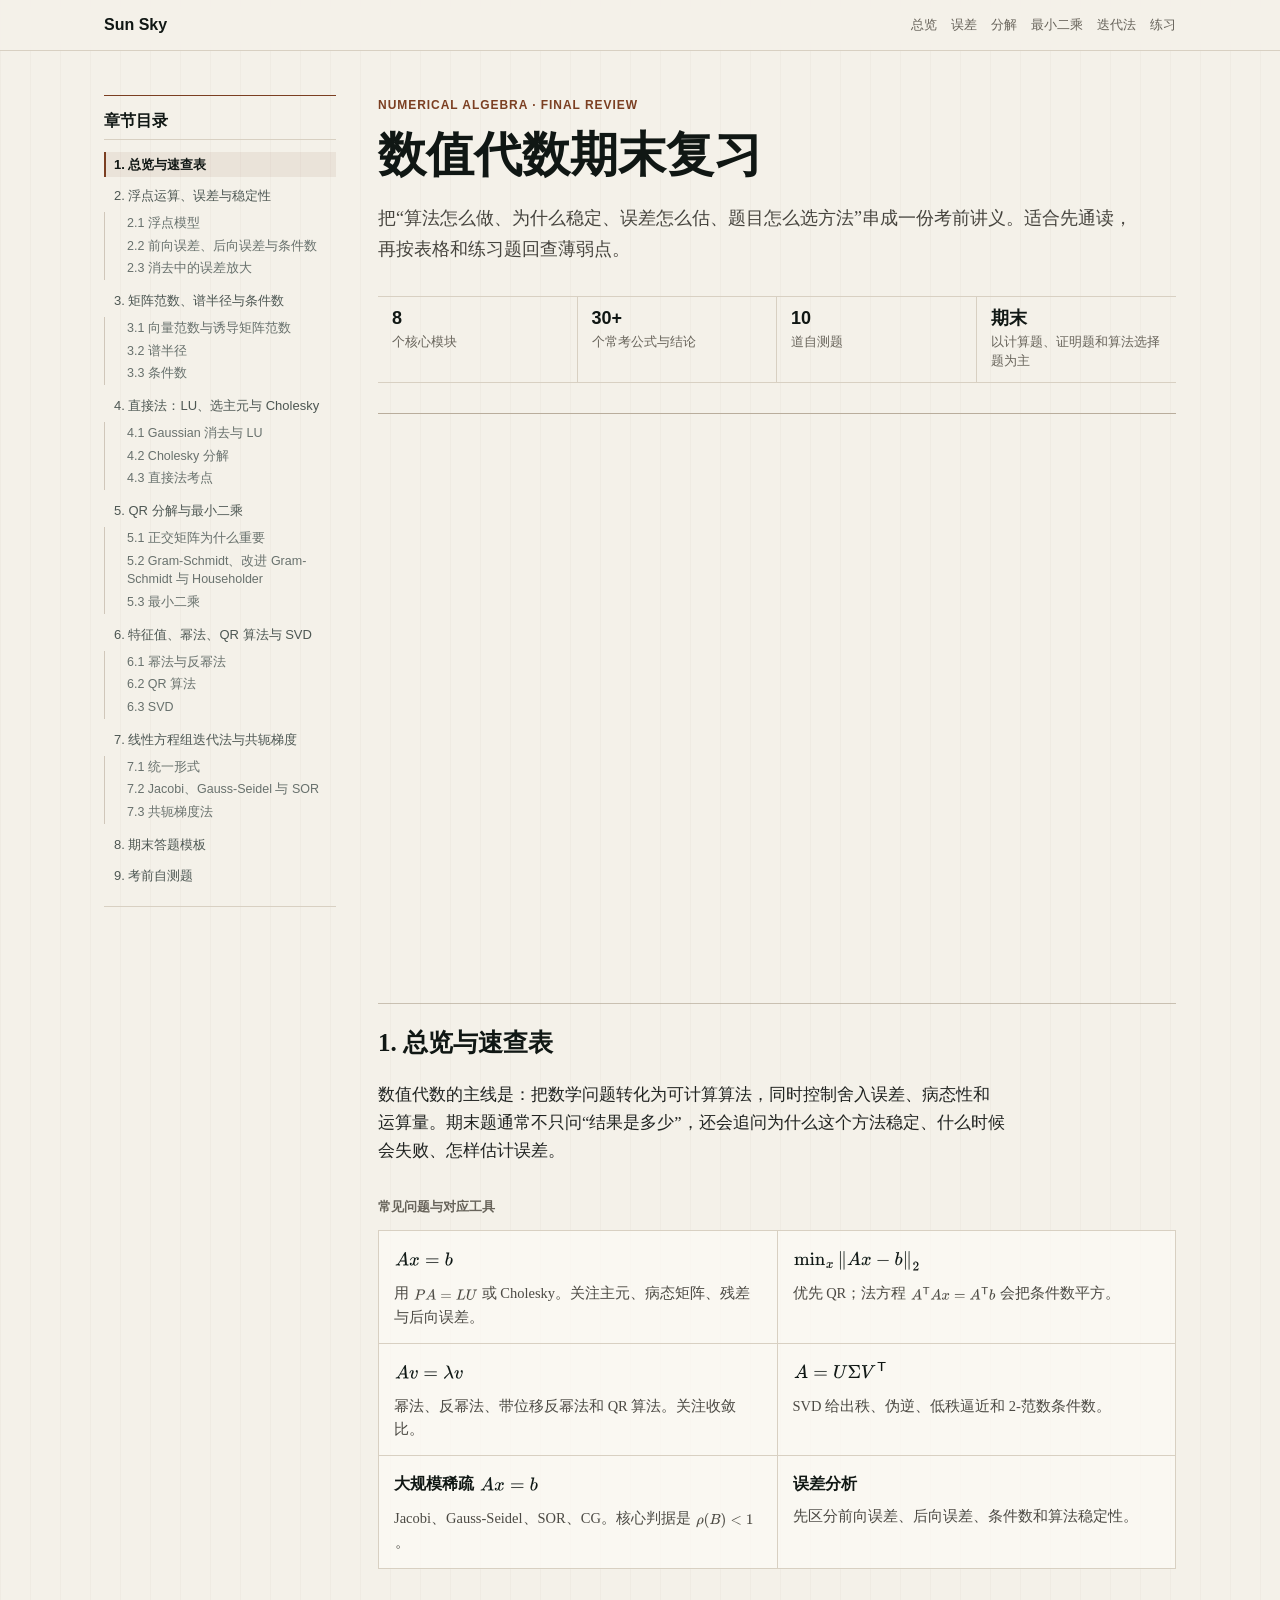
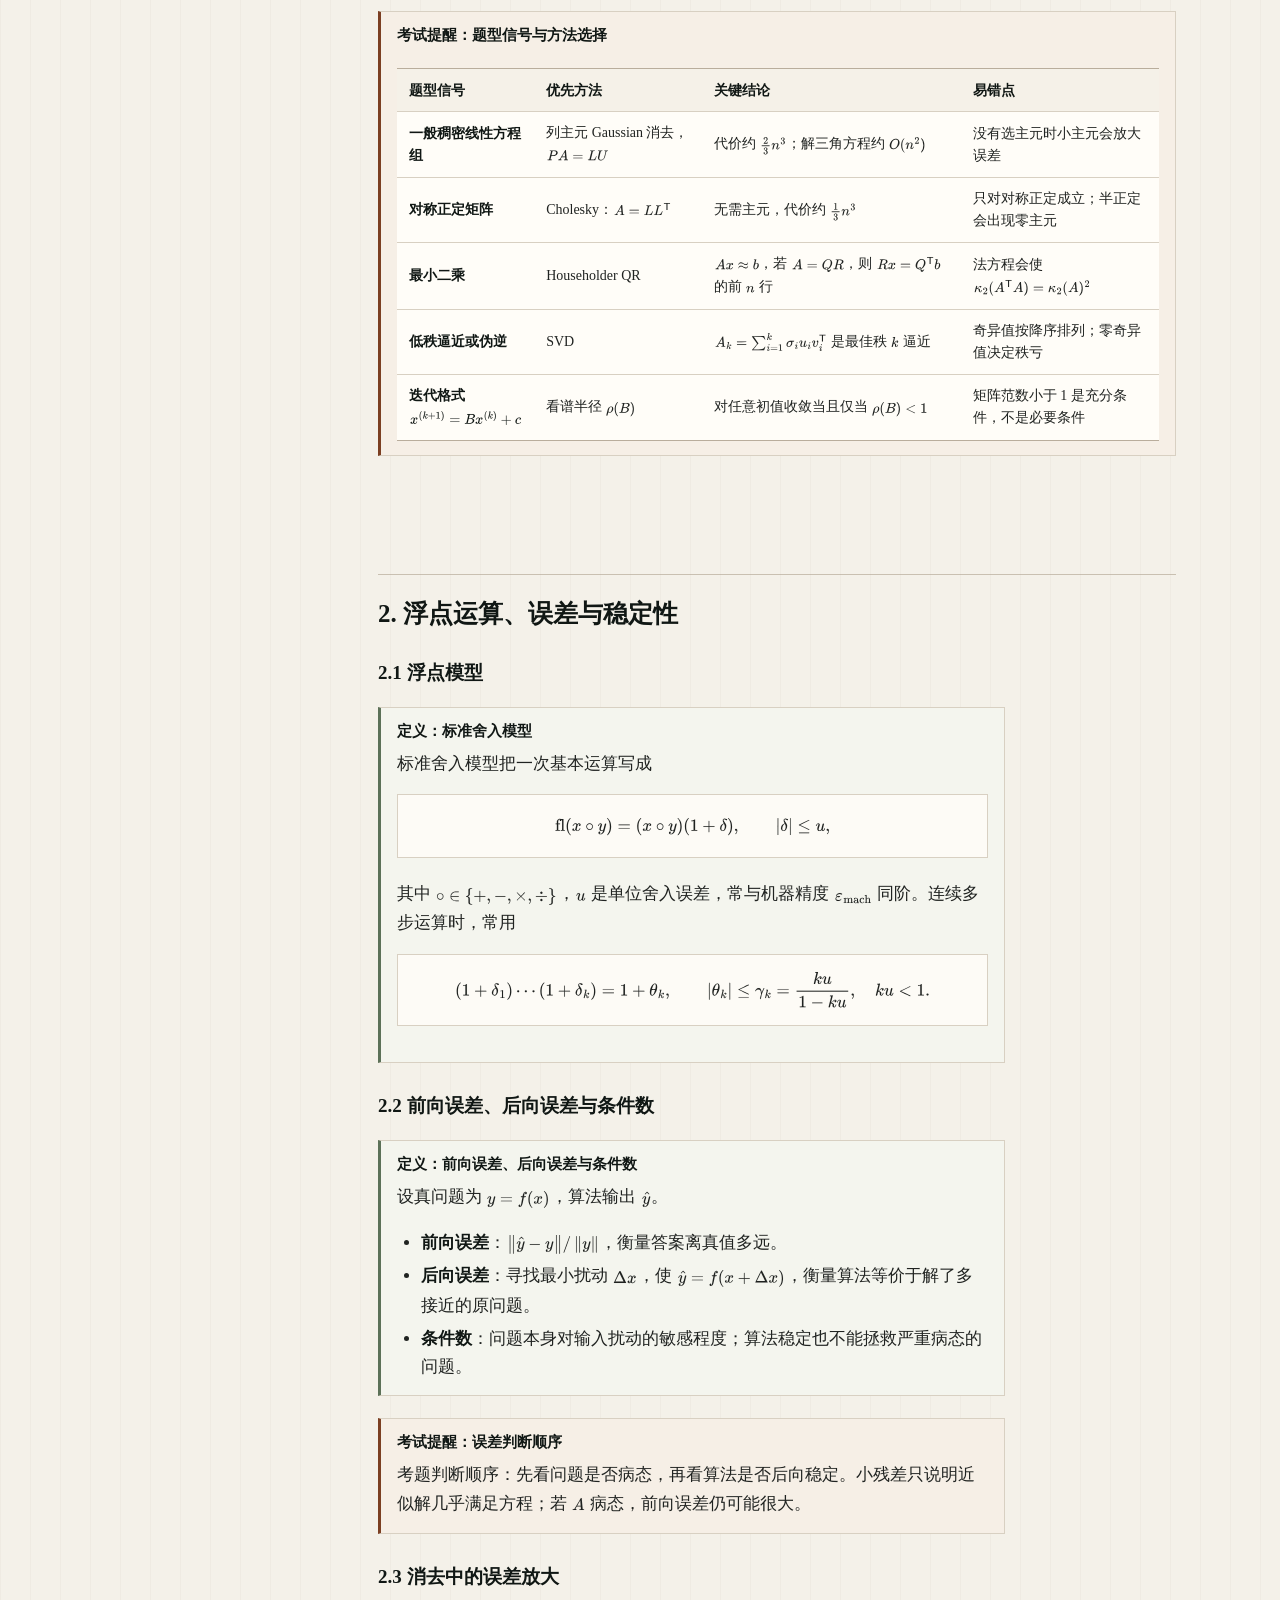
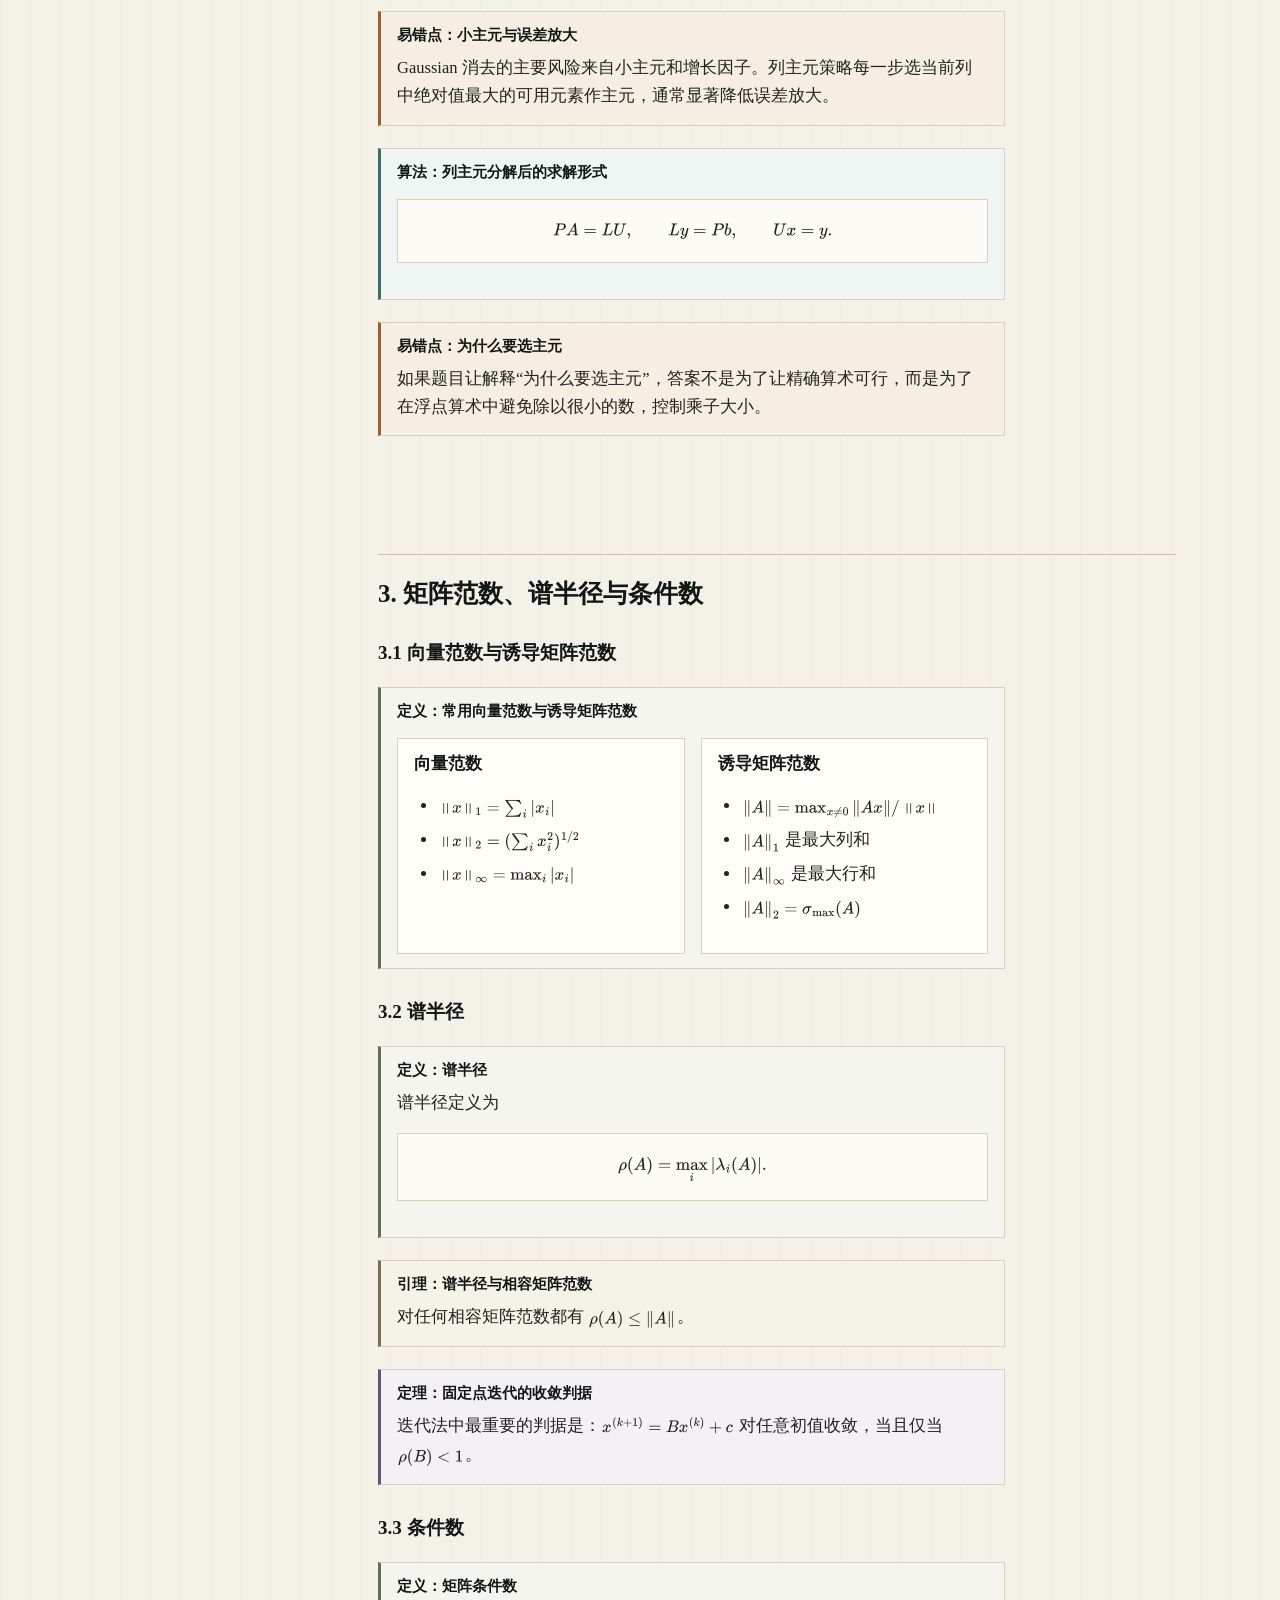
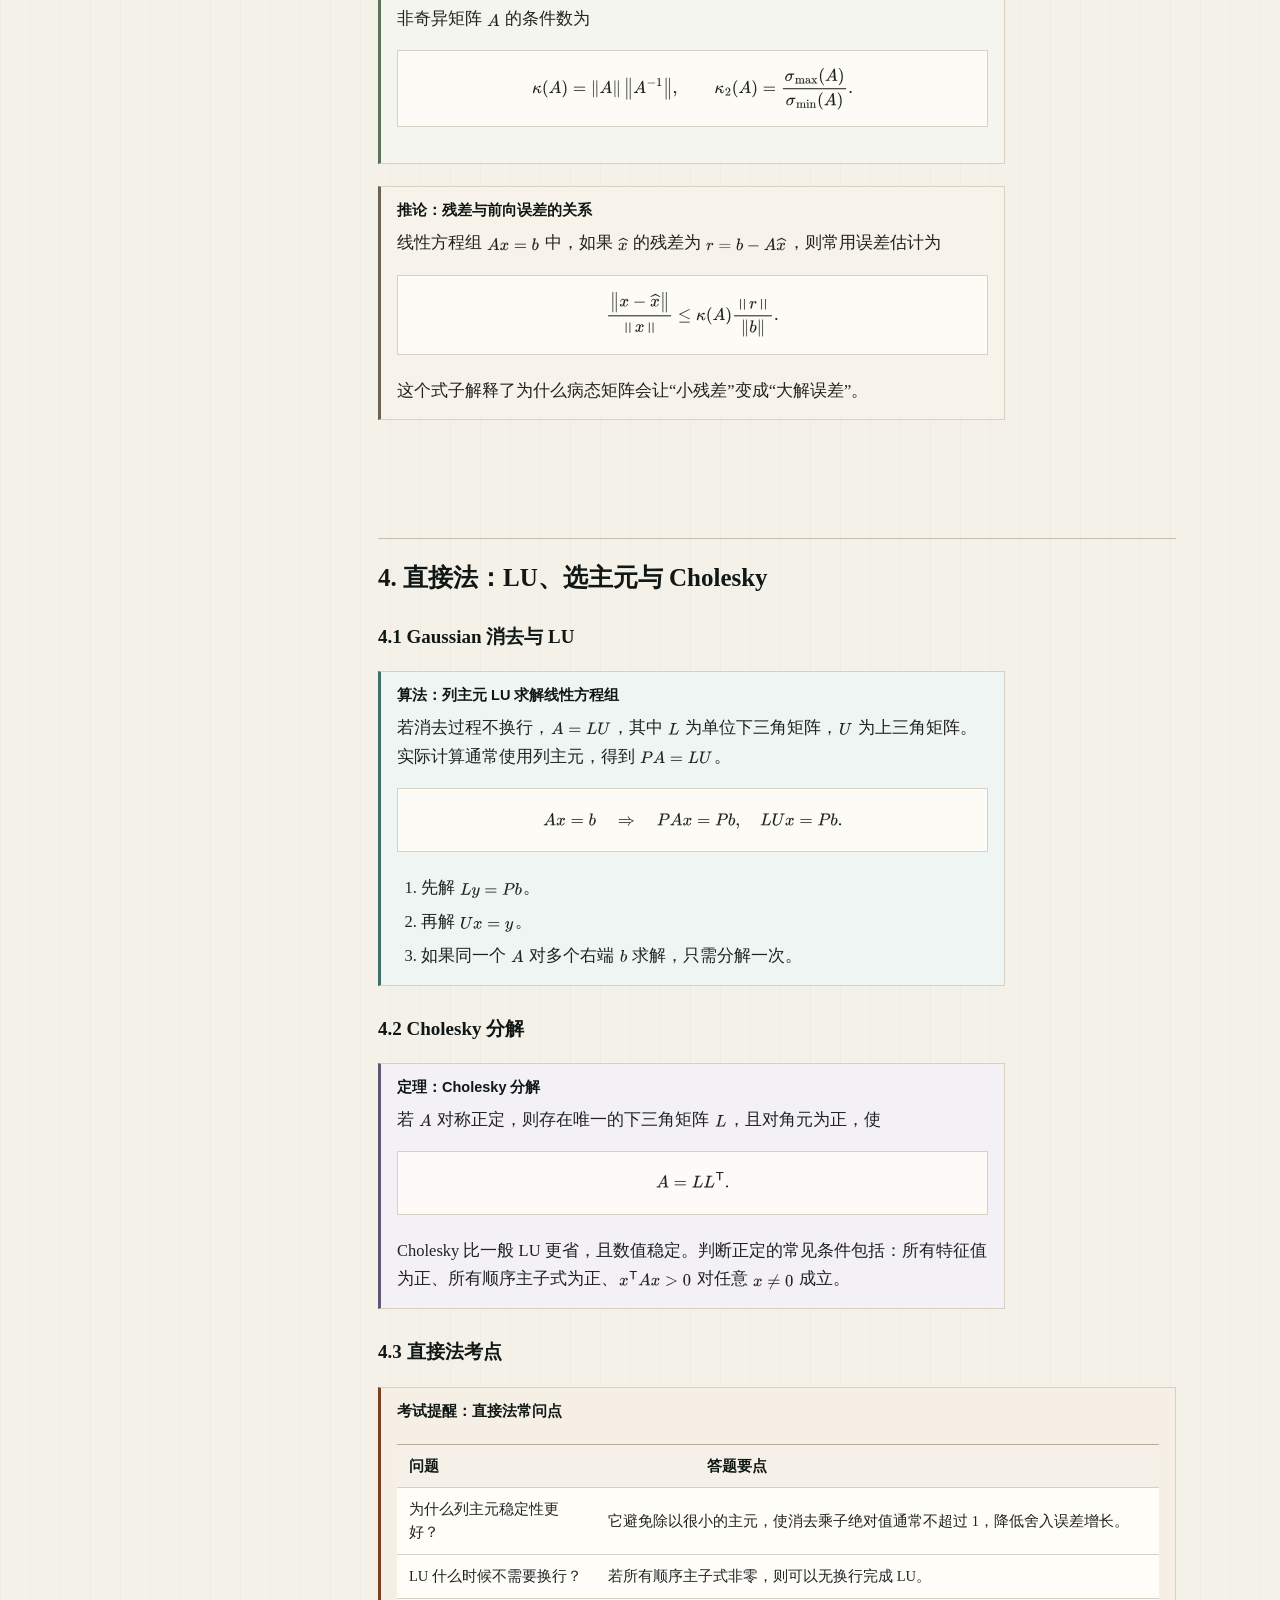
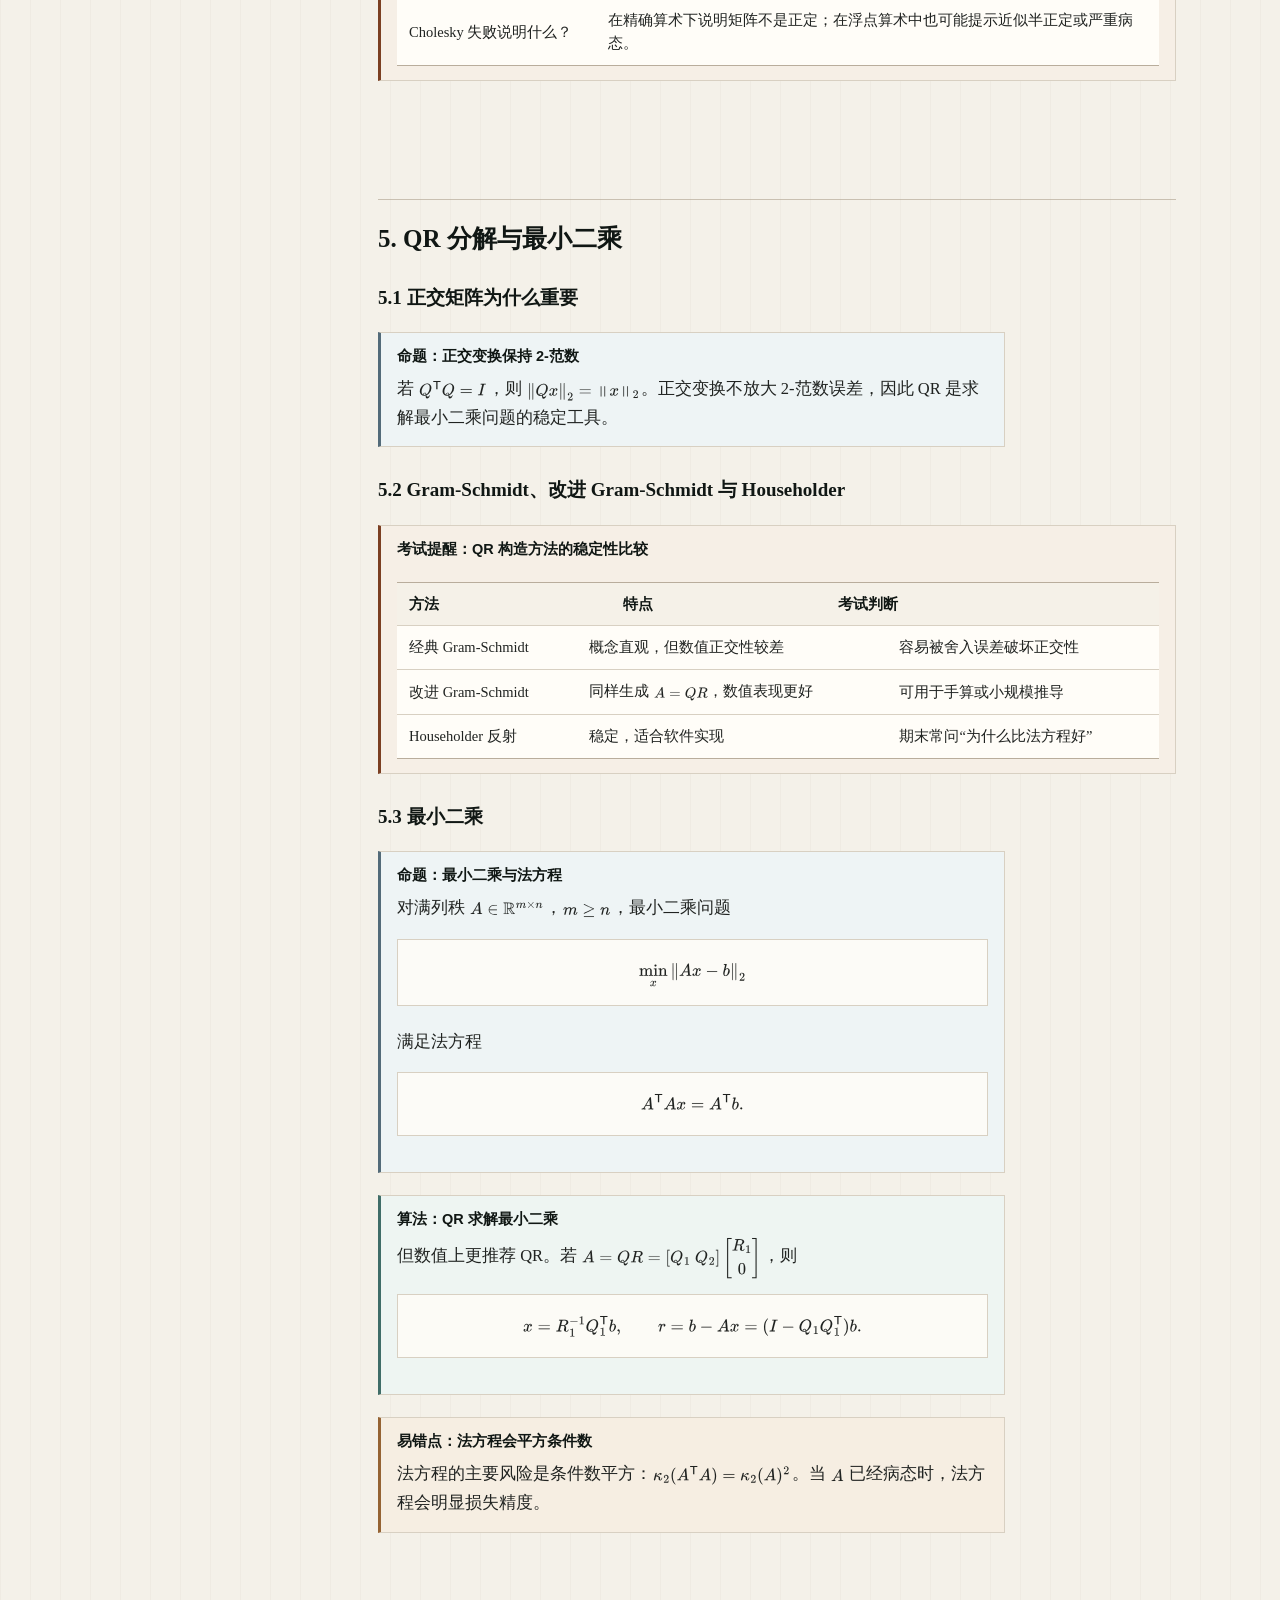
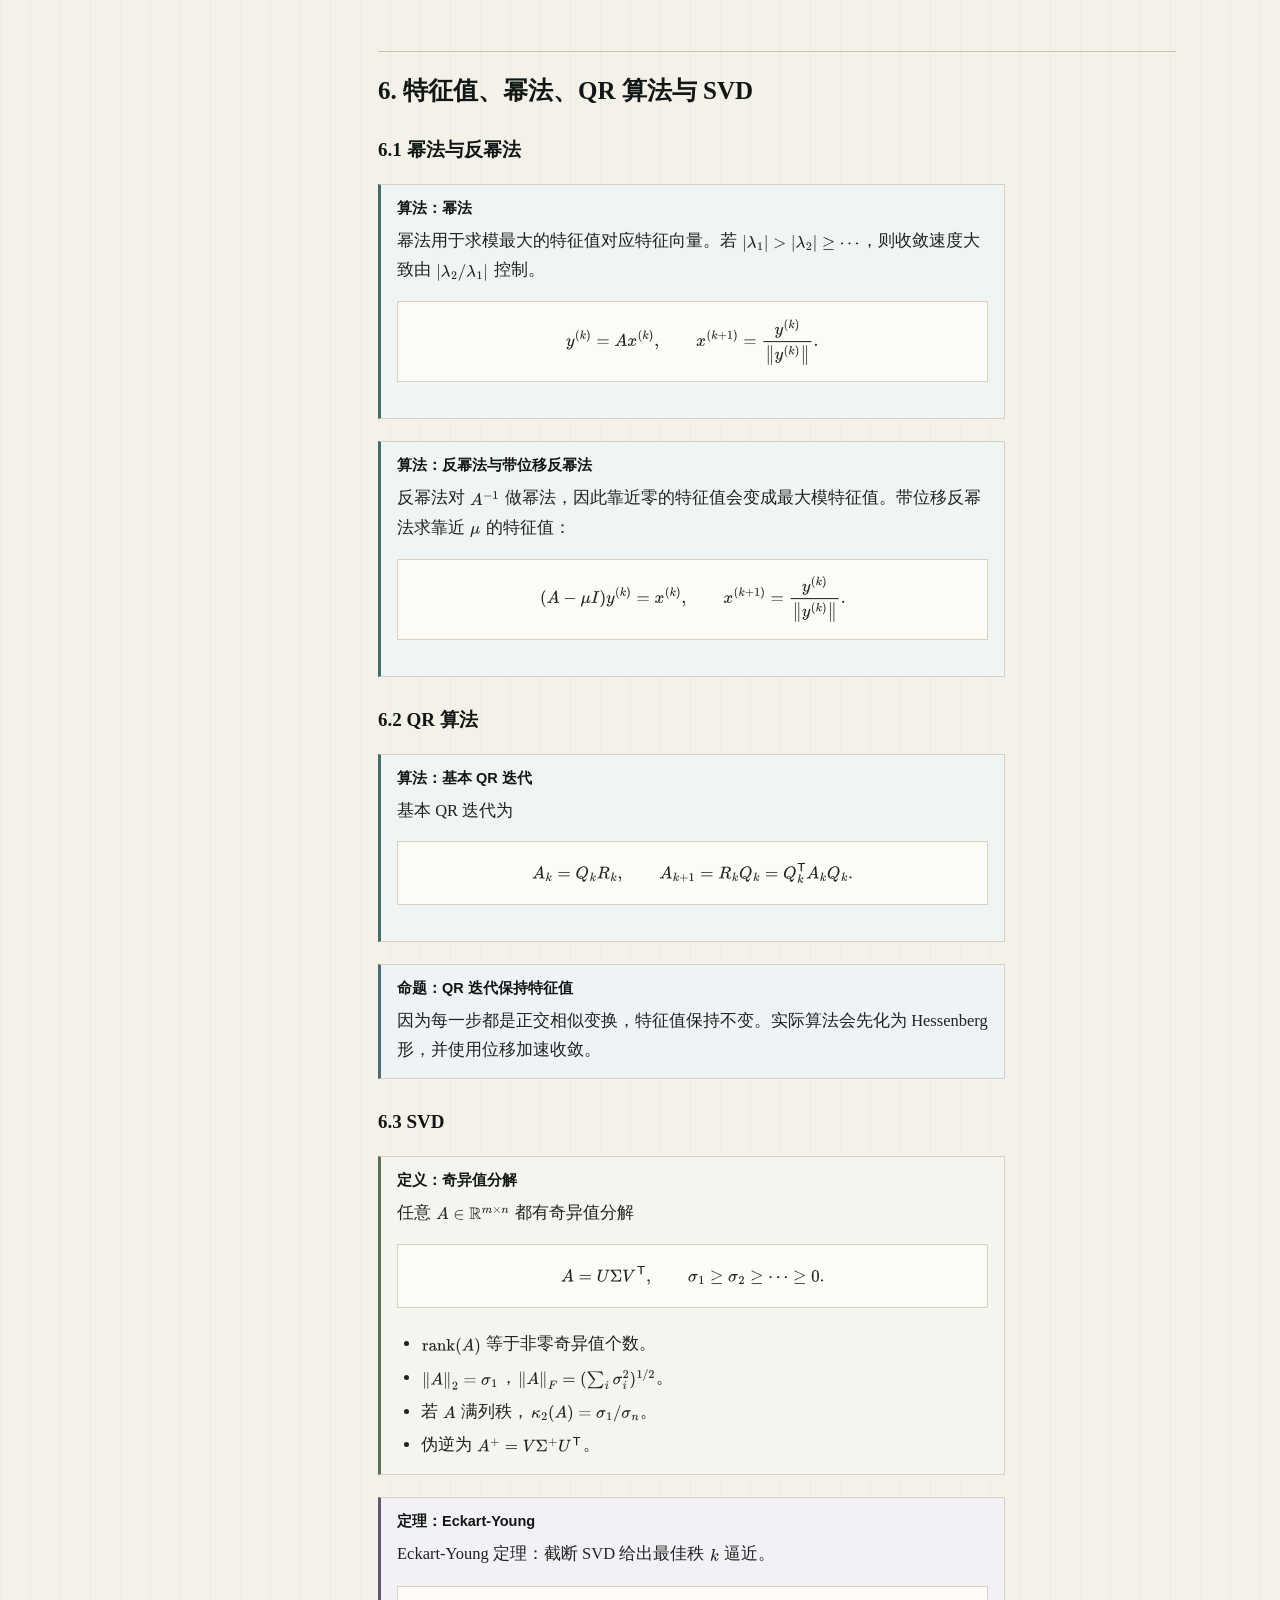
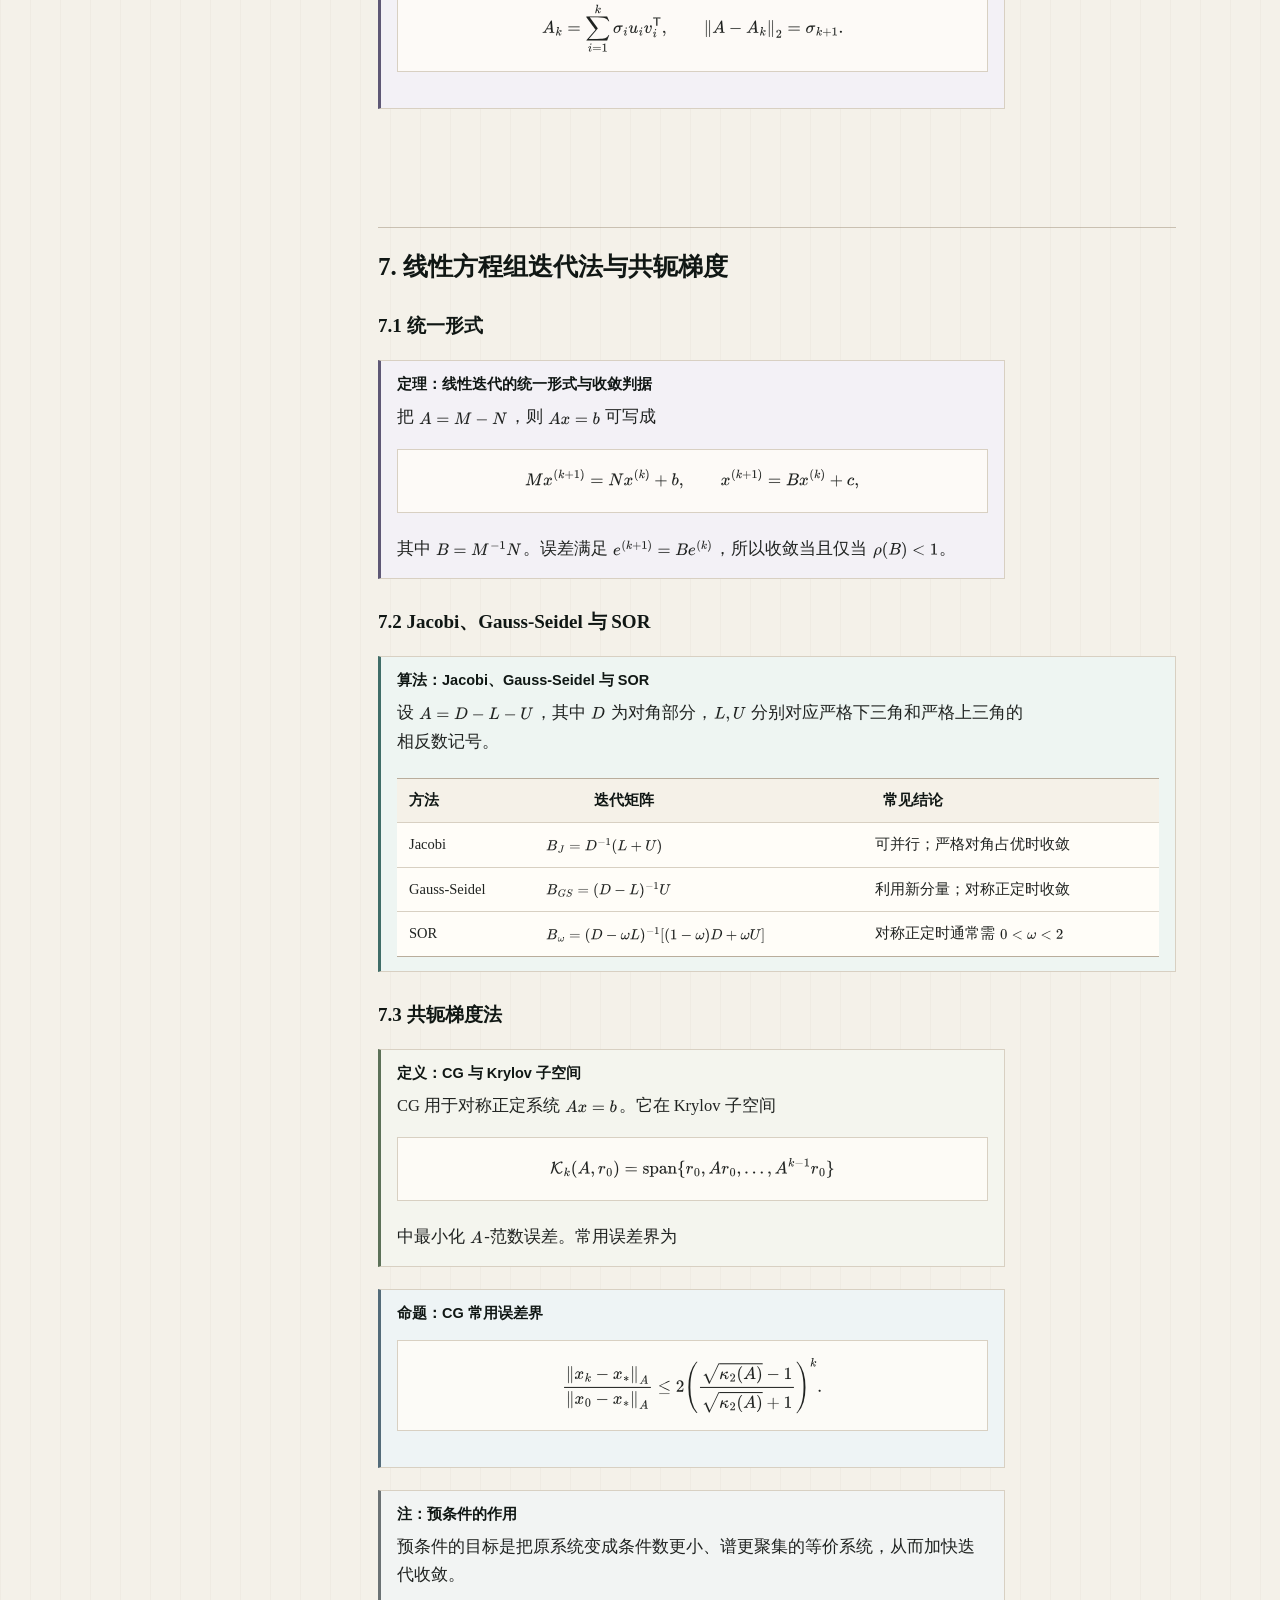
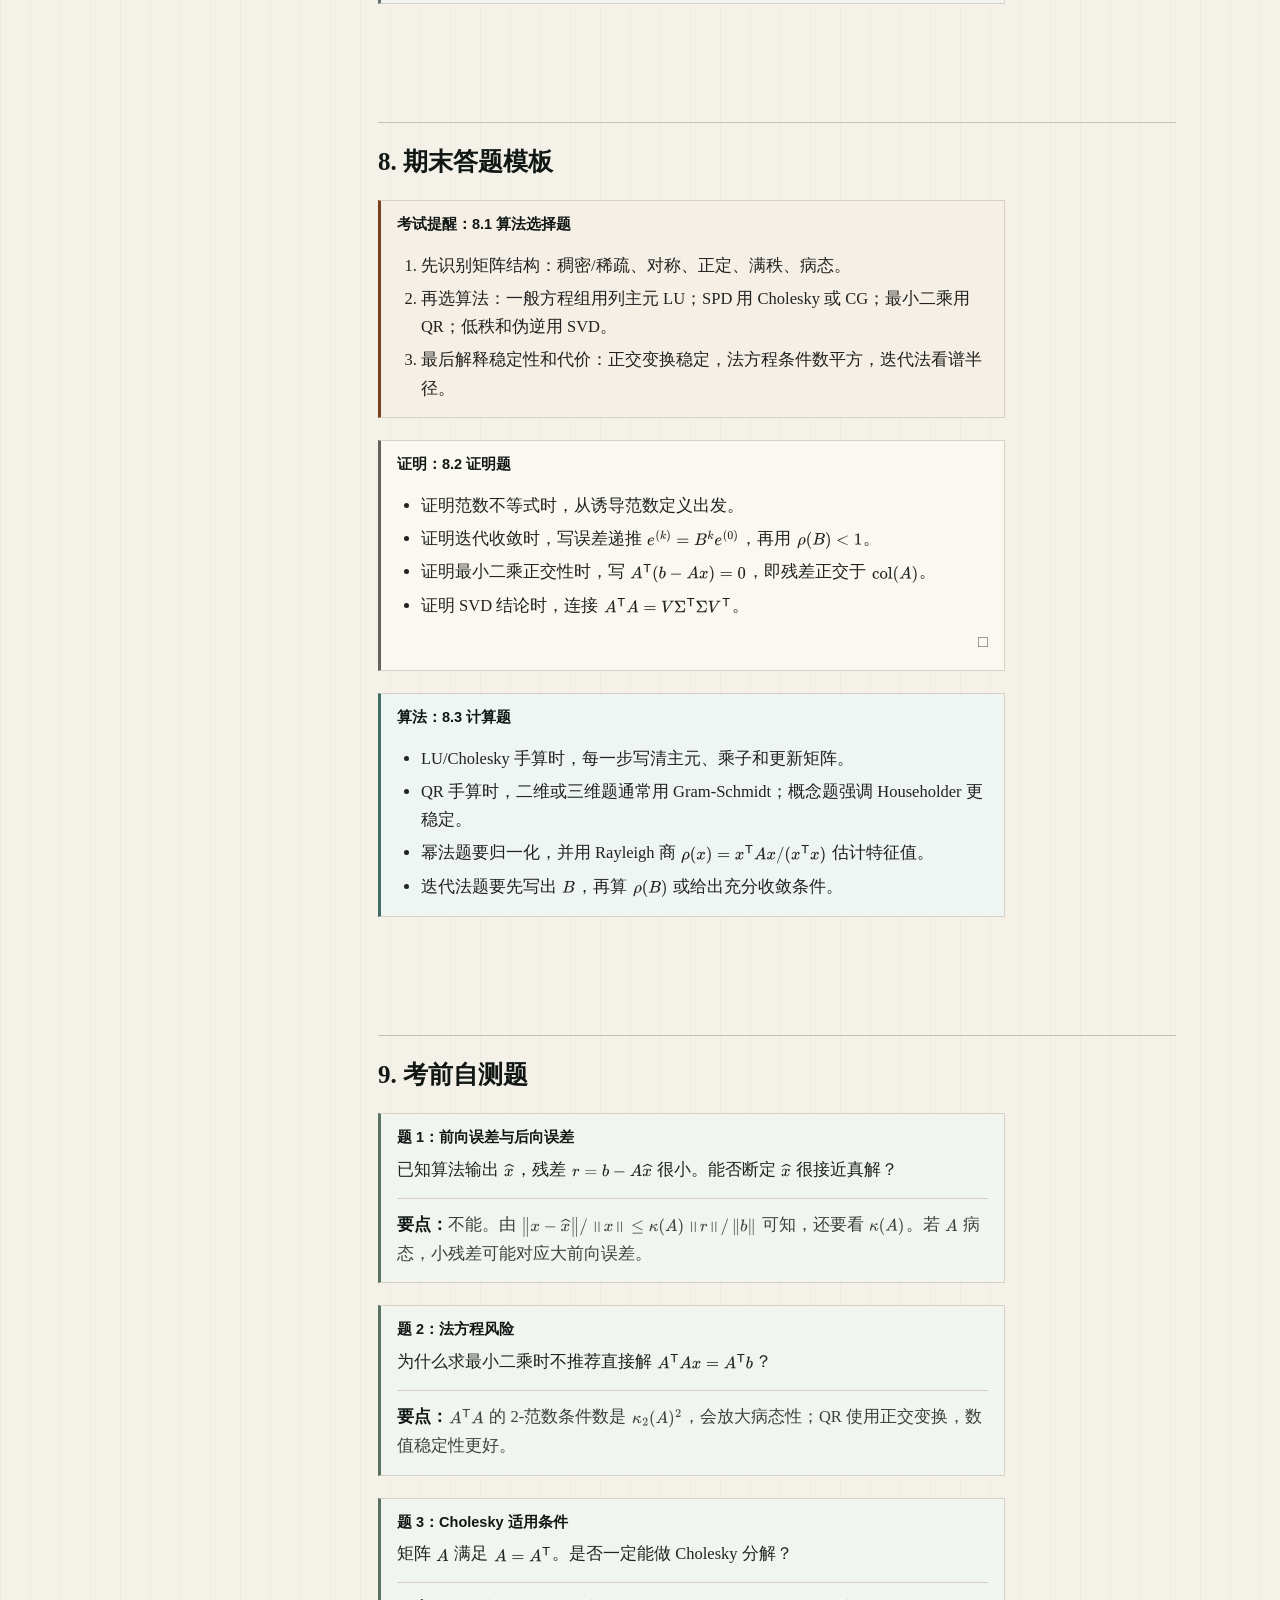
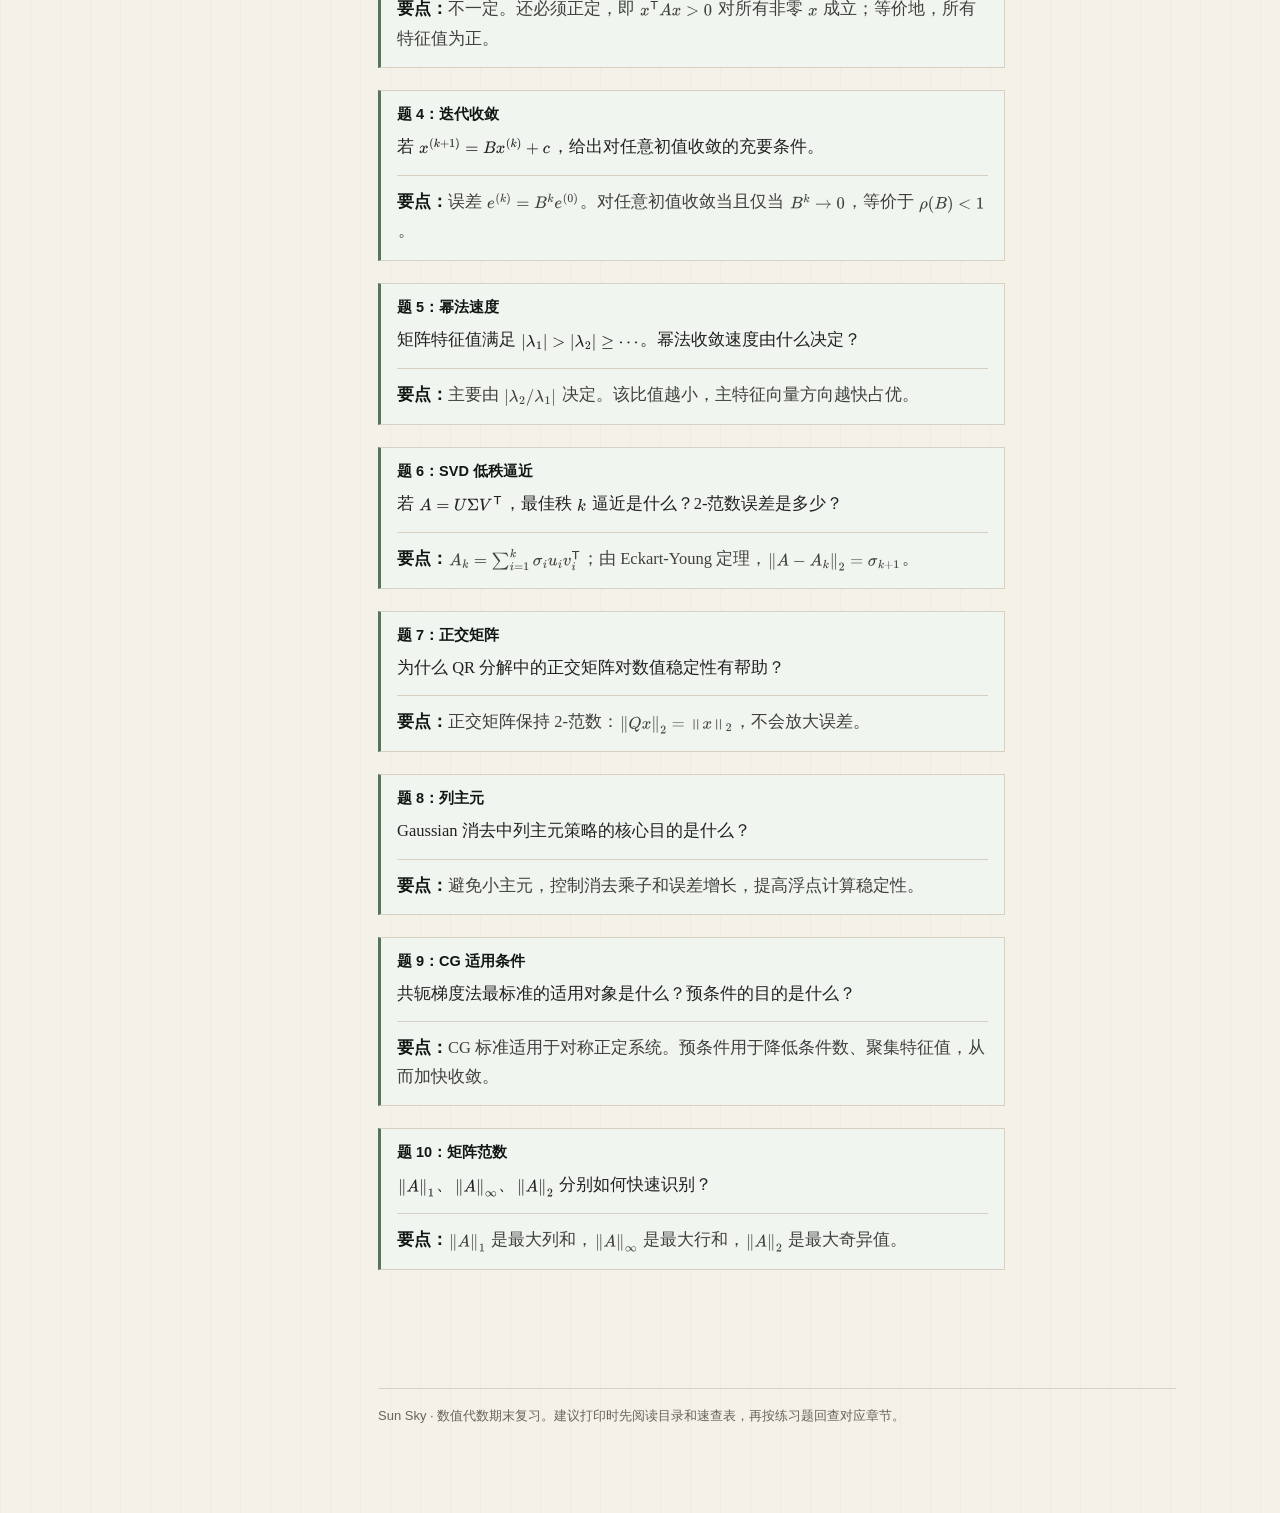
==== commit 13fb2fa7: "Improve numerical algebra formulas and tables" ====
--- a/notes/numerical-algebra-final-review/index.html
+++ b/notes/numerical-algebra-final-review/index.html
@@ -167,9 +167,9 @@
         </div>
       </figure>
 
-      <div class="math-env exam-tip">
+      <div class="math-env exam-tip table-env">
         <p class="env-title">考试提醒：题型信号与方法选择</p>
-        <table>
+        <table class="review-table">
           <thead>
             <tr>
               <th>题型信号</th>
@@ -350,7 +350,7 @@
       </div>
 
       <h3 id="direct-method-exam-points">4.3 直接法考点</h3>
-      <div class="math-env exam-tip">
+      <div class="math-env exam-tip table-env">
         <p class="env-title">考试提醒：直接法常问点</p>
         <table>
           <thead>
@@ -386,7 +386,7 @@
       </div>
 
       <h3 id="qr-construction">5.2 Gram-Schmidt、改进 Gram-Schmidt 与 Householder</h3>
-      <div class="math-env exam-tip">
+      <div class="math-env exam-tip table-env">
         <p class="env-title">考试提醒：QR 构造方法的稳定性比较</p>
         <table>
           <thead>
@@ -509,7 +509,7 @@
       </div>
 
       <h3 id="classical-iterations">7.2 Jacobi、Gauss-Seidel 与 SOR</h3>
-      <div class="math-env algorithm">
+      <div class="math-env algorithm table-env">
         <p class="env-title">算法：Jacobi、Gauss-Seidel 与 SOR</p>
         <p>设 $A=D-L-U$，其中 $D$ 为对角部分，$L,U$ 分别对应严格下三角和严格上三角的相反数记号。</p>
         <table>
--- a/notes/numerical-algebra-final-review/style.css
+++ b/notes/numerical-algebra-final-review/style.css
@@ -367,6 +367,10 @@
   margin-bottom: 0;
 }
 
+.math-env.table-env {
+  max-width: 100%;
+}
+
 .env-title,
 .math-env > h3:first-child,
 .math-env > h4:first-child {
@@ -443,7 +447,7 @@
 
 .math-env .formula {
   max-width: none;
-  margin: var(--space-3) 0 var(--space-4);
+  margin: var(--space-4) 0 var(--space-5);
   background: rgba(255, 253, 248, 0.82);
 }
 
@@ -467,11 +471,27 @@
 
 .formula {
   max-width: 100%;
-  margin: var(--space-4) 0 var(--space-5);
-  padding: 11px 14px;
+  margin: var(--space-5) 0 var(--space-6);
+  padding: 16px 18px;
   overflow-x: auto;
+  overflow-y: hidden;
   border: 1px solid var(--rule);
   background: #fffdf8;
+  text-align: center;
+  scrollbar-width: thin;
+  scrollbar-color: var(--rule-strong) transparent;
+  -webkit-overflow-scrolling: touch;
+}
+
+.formula mjx-container[jax="SVG"][display="true"] {
+  display: block;
+  width: max-content;
+  min-width: min-content;
+  max-width: none;
+  margin: 0 auto !important;
+  padding: 0.05em 0.1em;
+  overflow: visible;
+  text-align: center;
 }
 
 .factor-map {
@@ -520,28 +540,91 @@
 }
 
 table {
+  display: block;
   width: 100%;
-  margin: var(--space-4) 0 var(--space-6);
+  max-width: 100%;
+  margin: var(--space-5) 0 var(--space-6);
+  overflow-x: auto;
+  overflow-y: hidden;
   border-collapse: collapse;
-  border: 1px solid var(--rule-strong);
+  border: 0;
+  border-top: 1.5px solid var(--rule-strong);
+  border-bottom: 1.5px solid var(--rule-strong);
   background: #fffdf8;
   font-size: 14.5px;
   line-height: 1.58;
+  scrollbar-width: thin;
+  scrollbar-color: var(--rule-strong) transparent;
+  -webkit-overflow-scrolling: touch;
+}
+
+table thead,
+table tbody,
+table tr {
+  width: 100%;
+}
+
+table thead,
+table tbody {
+  display: table;
+  min-width: 100%;
+  border-collapse: collapse;
 }
 
 th,
 td {
-  padding: 9px 10px;
-  border: 1px solid var(--rule);
-  vertical-align: top;
+  padding: 10px 12px;
+  border: 0;
+  border-bottom: 1px solid var(--rule);
+  vertical-align: middle;
   text-align: left;
+  overflow-wrap: anywhere;
 }
 
 th {
   color: var(--ink-strong);
-  background: #eee8dc;
+  background: rgba(238, 232, 220, 0.58);
   font-family: var(--font-ui);
   font-weight: 700;
+}
+
+tbody tr:last-child td {
+  border-bottom: 0;
+}
+
+.review-table {
+  font-size: 14px;
+}
+
+.review-table thead,
+.review-table tbody {
+  min-width: 720px;
+}
+
+.review-table th:nth-child(1),
+.review-table td:nth-child(1) {
+  width: 18%;
+  min-width: 130px;
+  font-weight: 700;
+  color: var(--ink-strong);
+}
+
+.review-table th:nth-child(2),
+.review-table td:nth-child(2) {
+  width: 22%;
+  min-width: 150px;
+}
+
+.review-table th:nth-child(3),
+.review-table td:nth-child(3) {
+  width: 34%;
+  min-width: 230px;
+}
+
+.review-table th:nth-child(4),
+.review-table td:nth-child(4) {
+  width: 26%;
+  min-width: 190px;
 }
 
 .two-col {
@@ -599,6 +682,18 @@
   overflow-x: auto;
   overflow-y: hidden;
   padding: 0.1em 0;
+}
+
+mjx-container[jax="SVG"]:not([display="true"]) {
+  max-width: 100%;
+  margin: 0 0.08em;
+  font-size: 0.98em;
+  vertical-align: -0.08em;
+}
+
+td mjx-container[jax="SVG"]:not([display="true"]),
+th mjx-container[jax="SVG"]:not([display="true"]) {
+  margin: 0 0.06em;
 }
 
 .footer {
@@ -739,7 +834,12 @@
   table {
     display: block;
     overflow-x: auto;
-    white-space: nowrap;
+    white-space: normal;
+  }
+
+  .review-table thead,
+  .review-table tbody {
+    min-width: 760px;
   }
 }
 
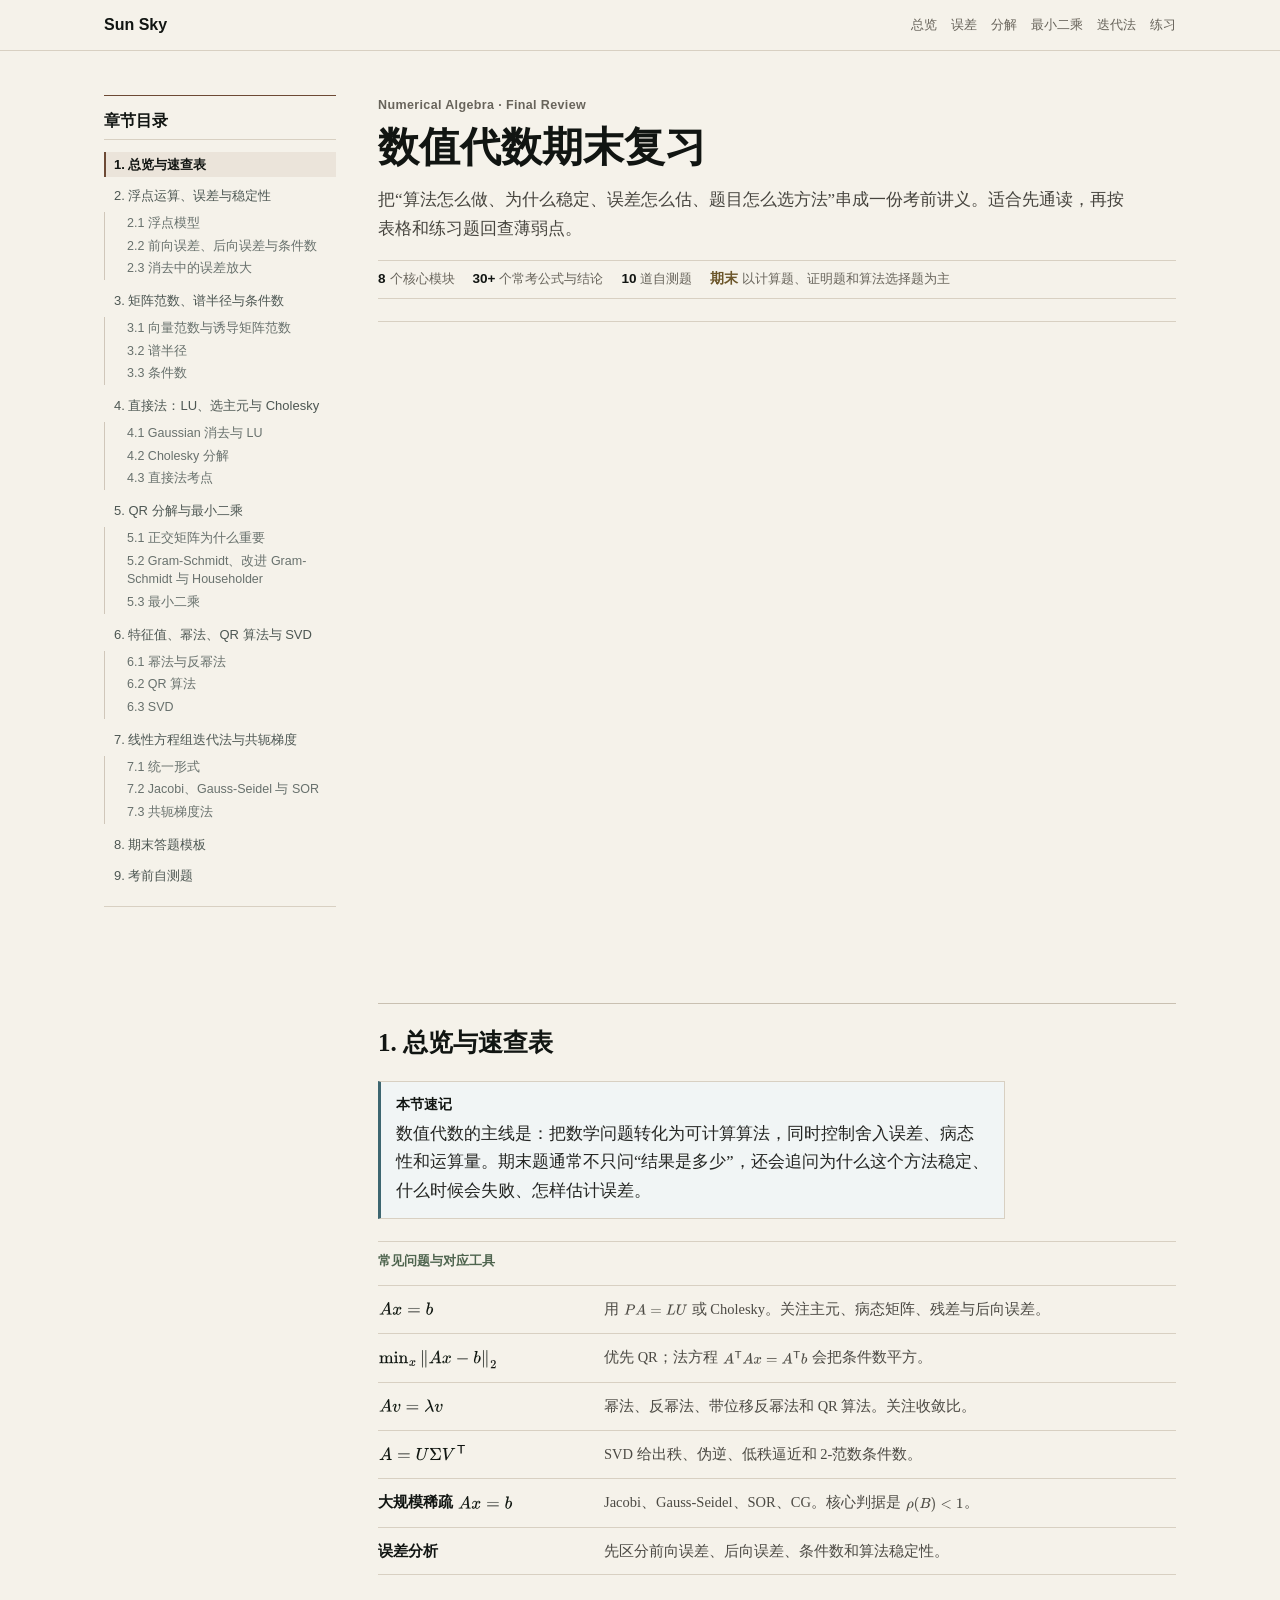
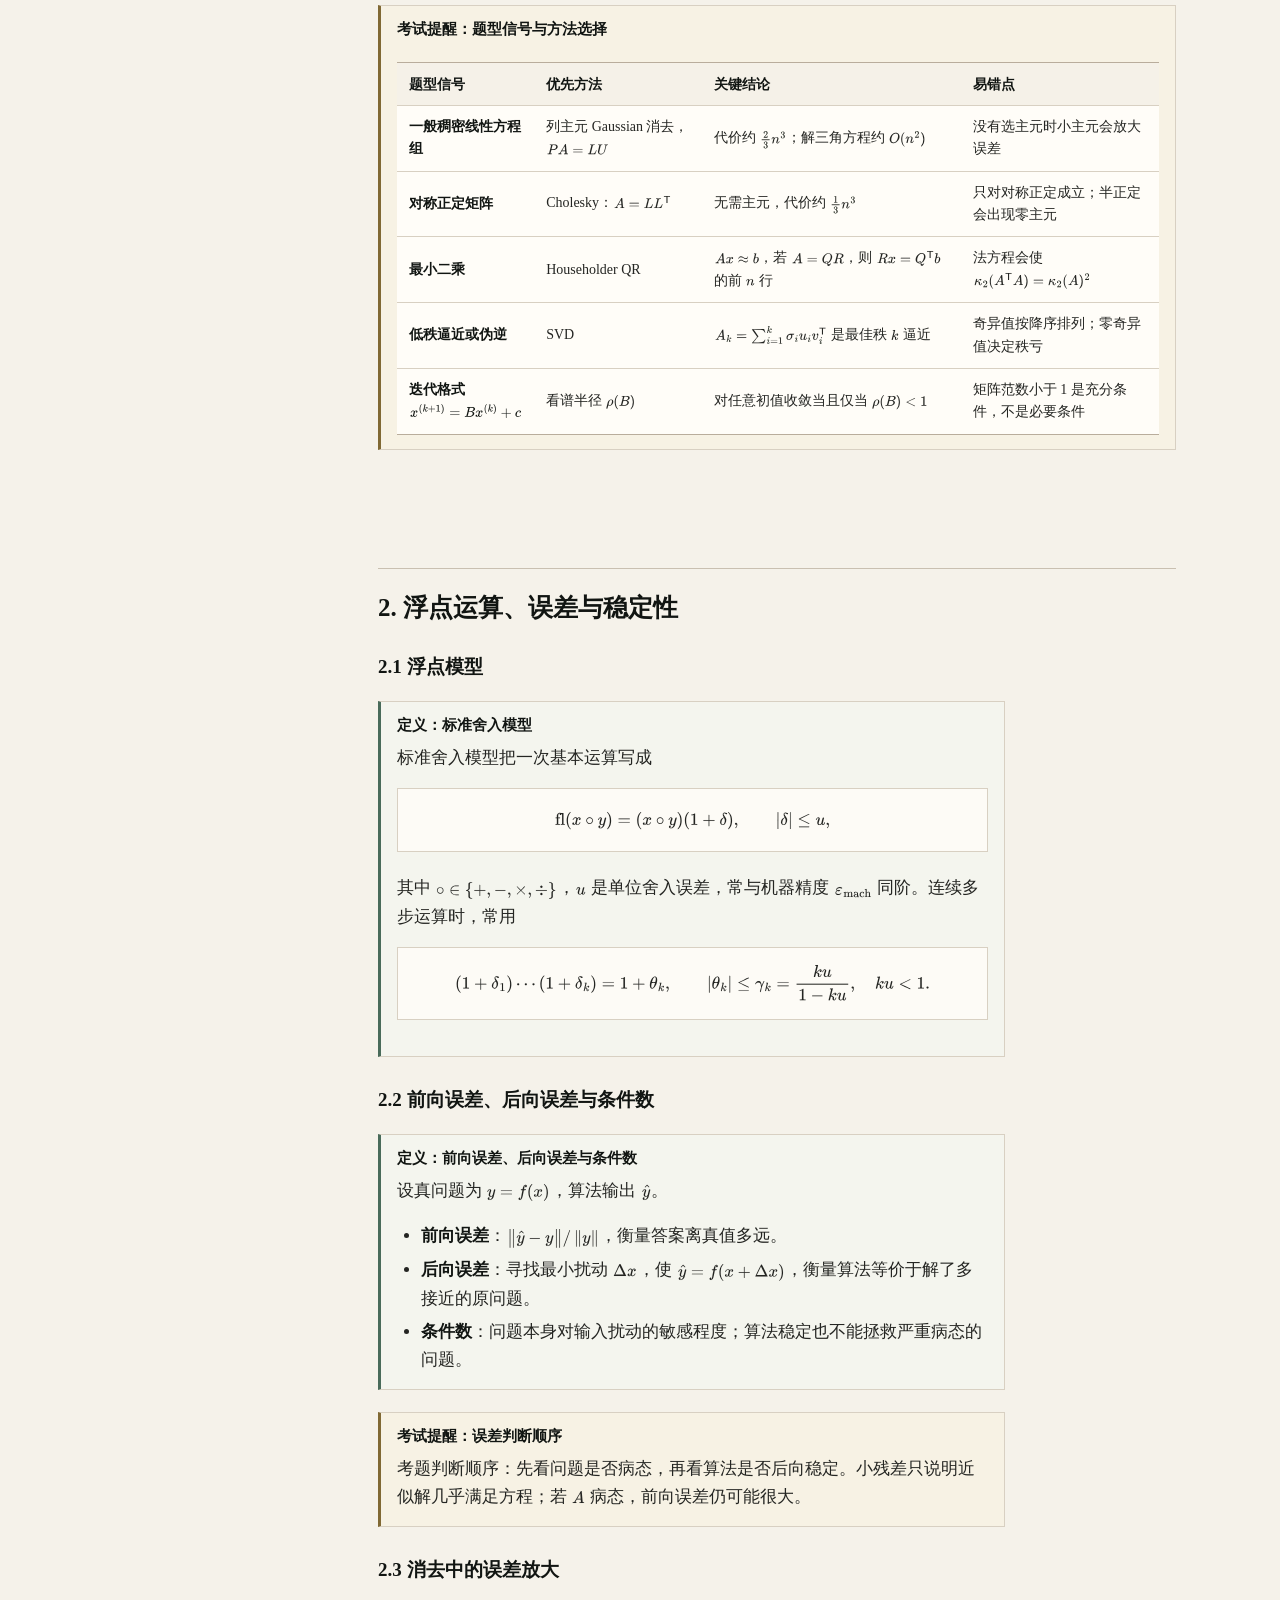
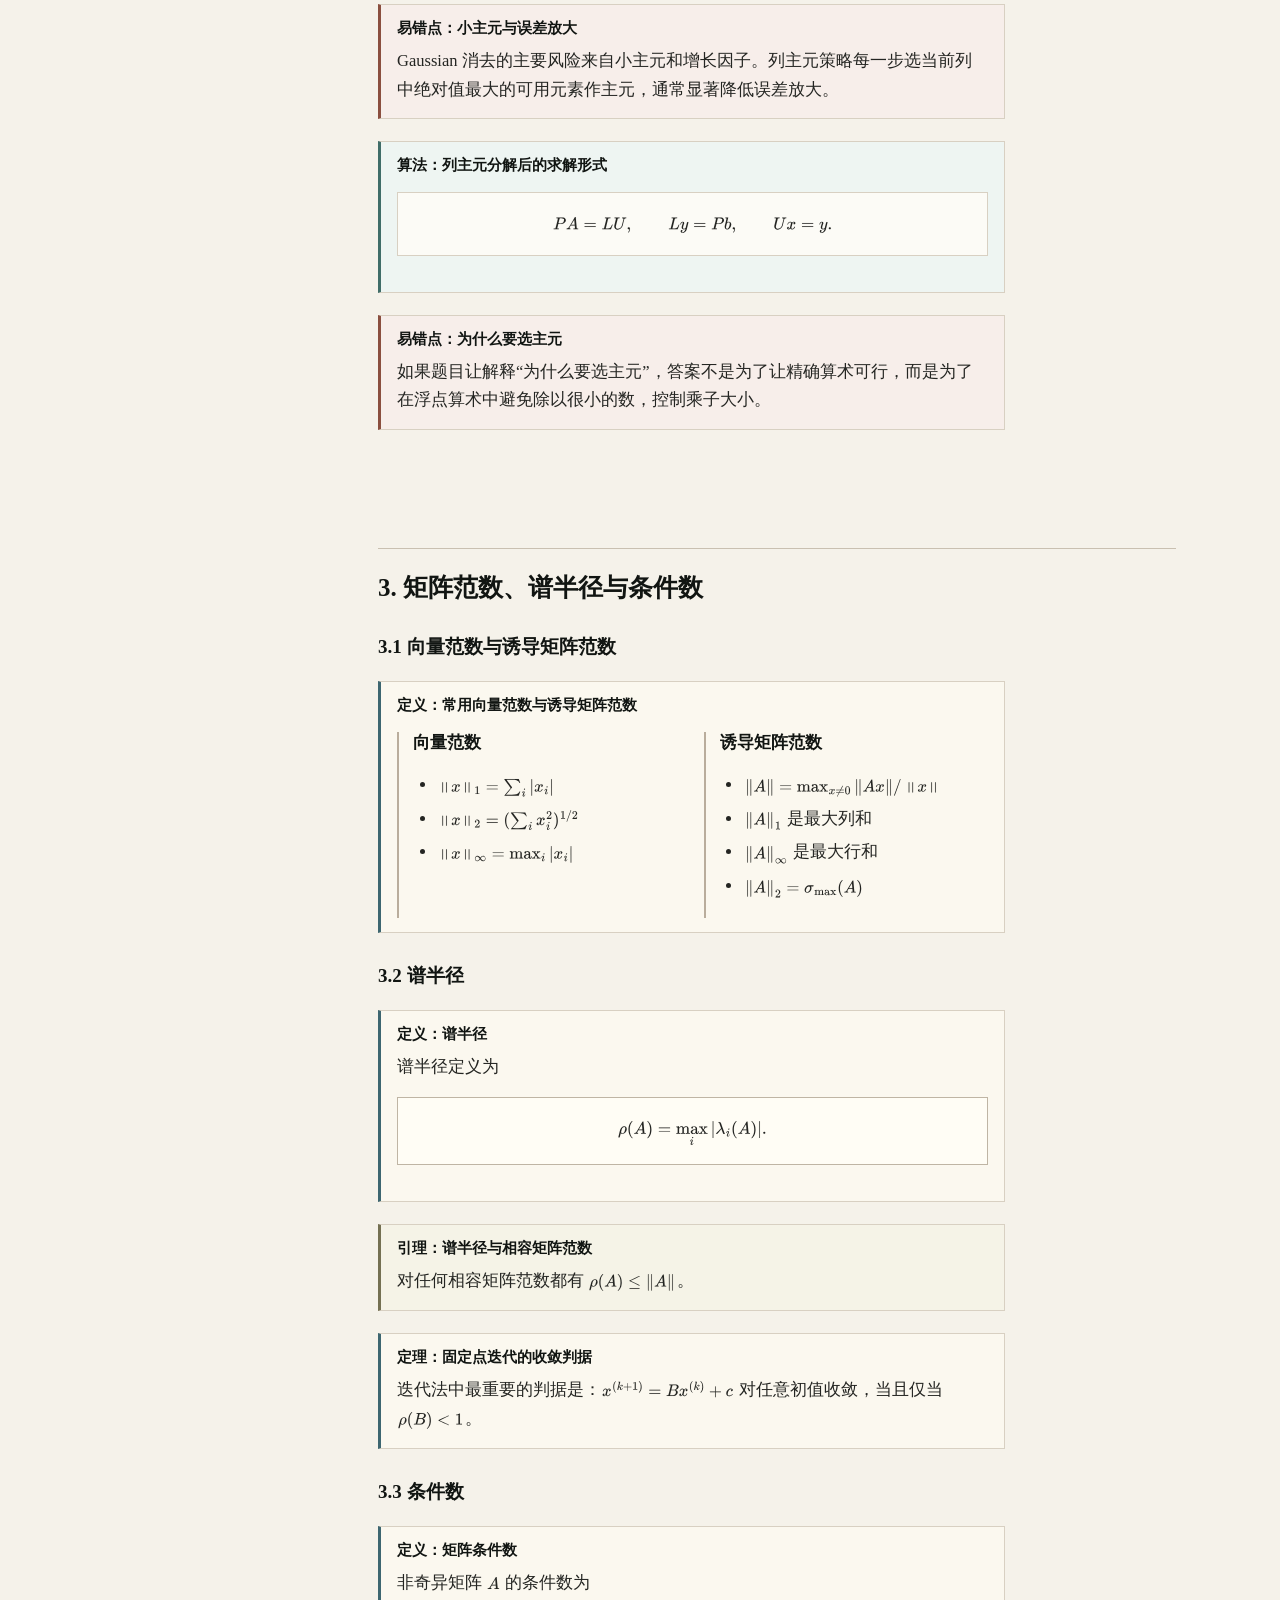
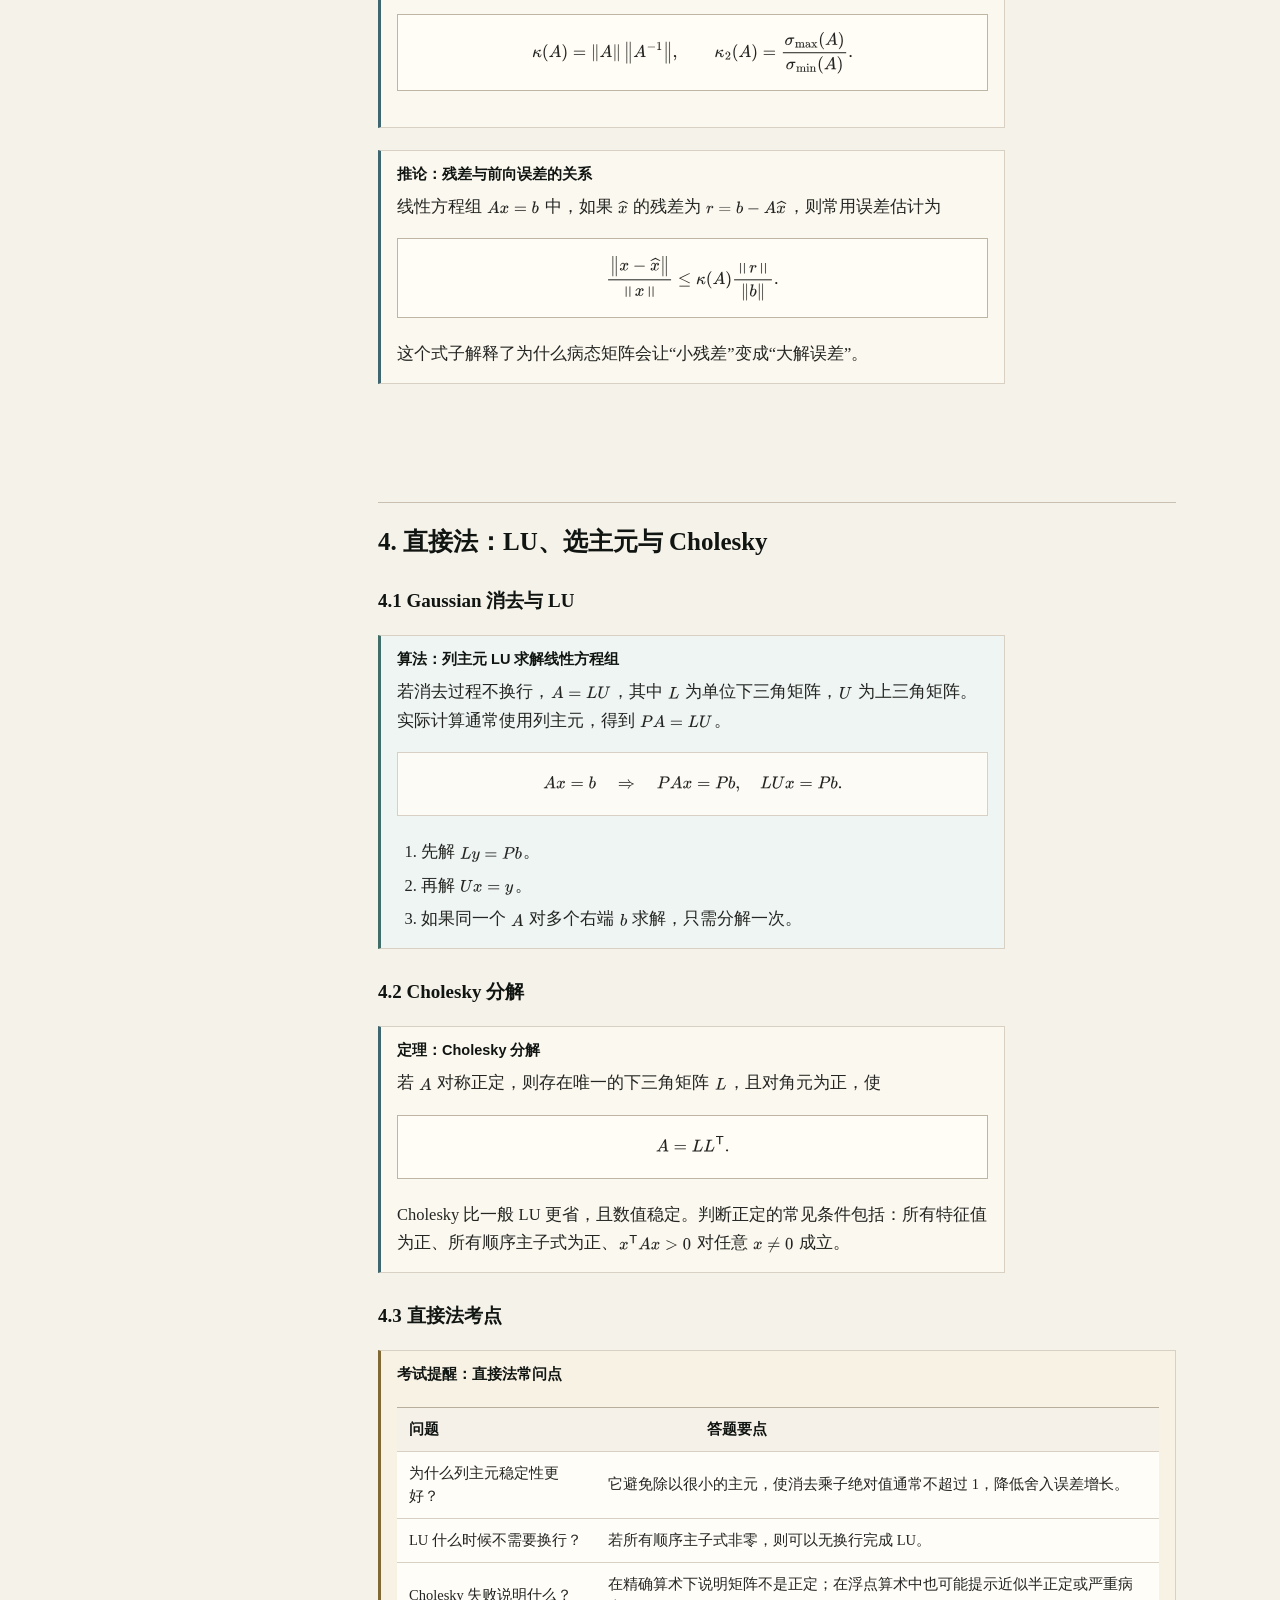
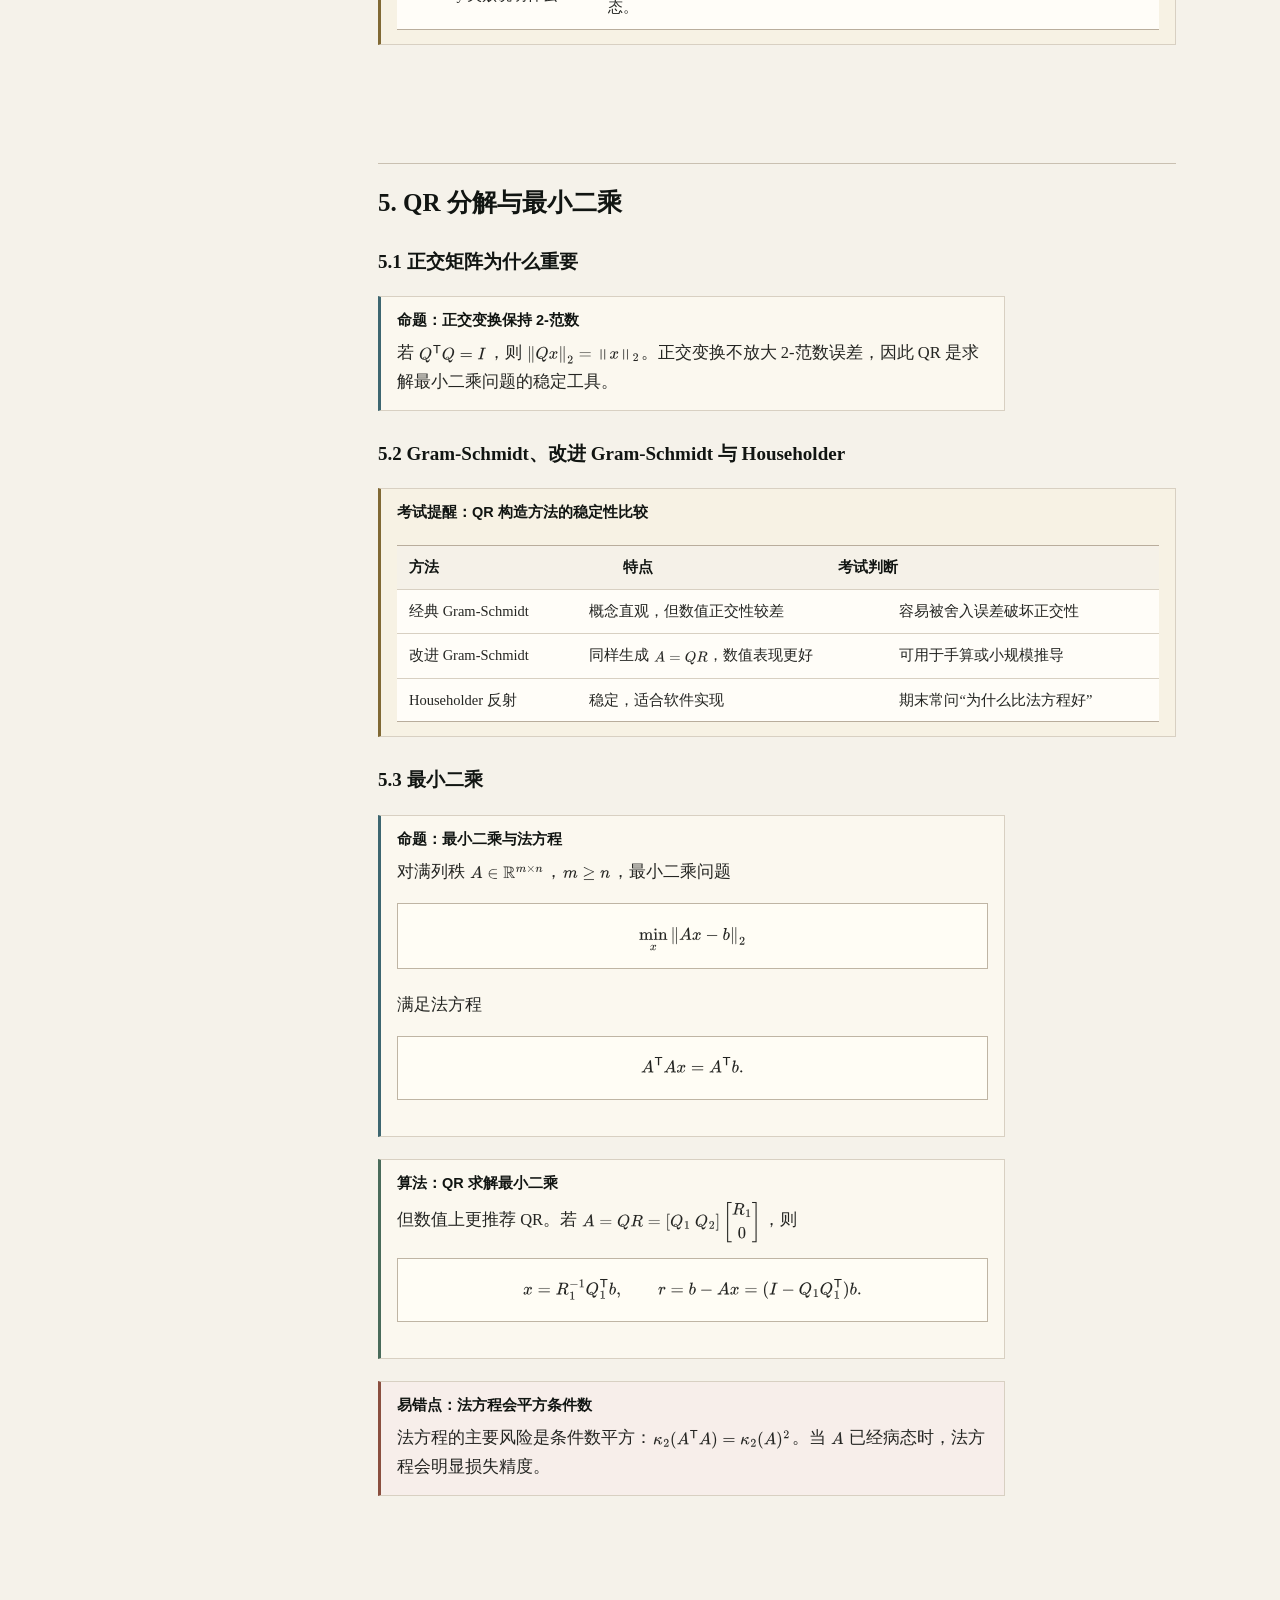
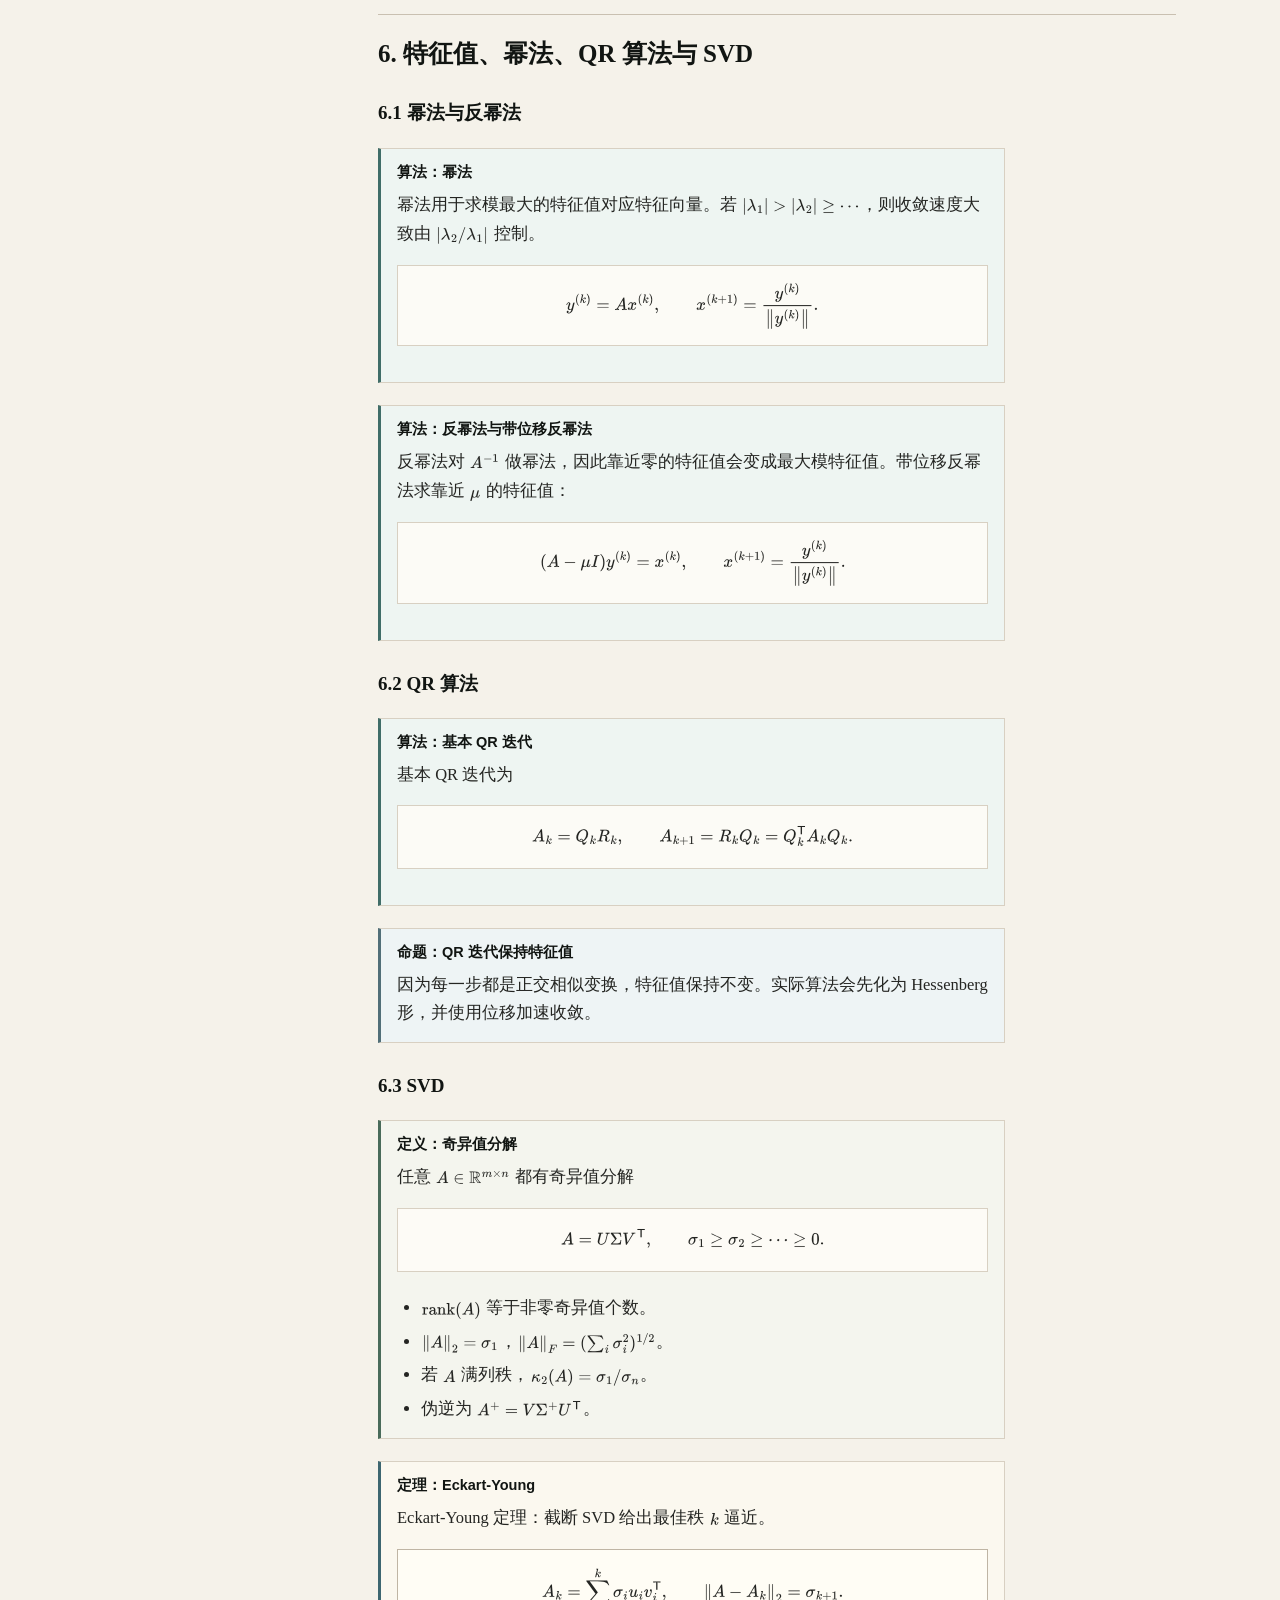
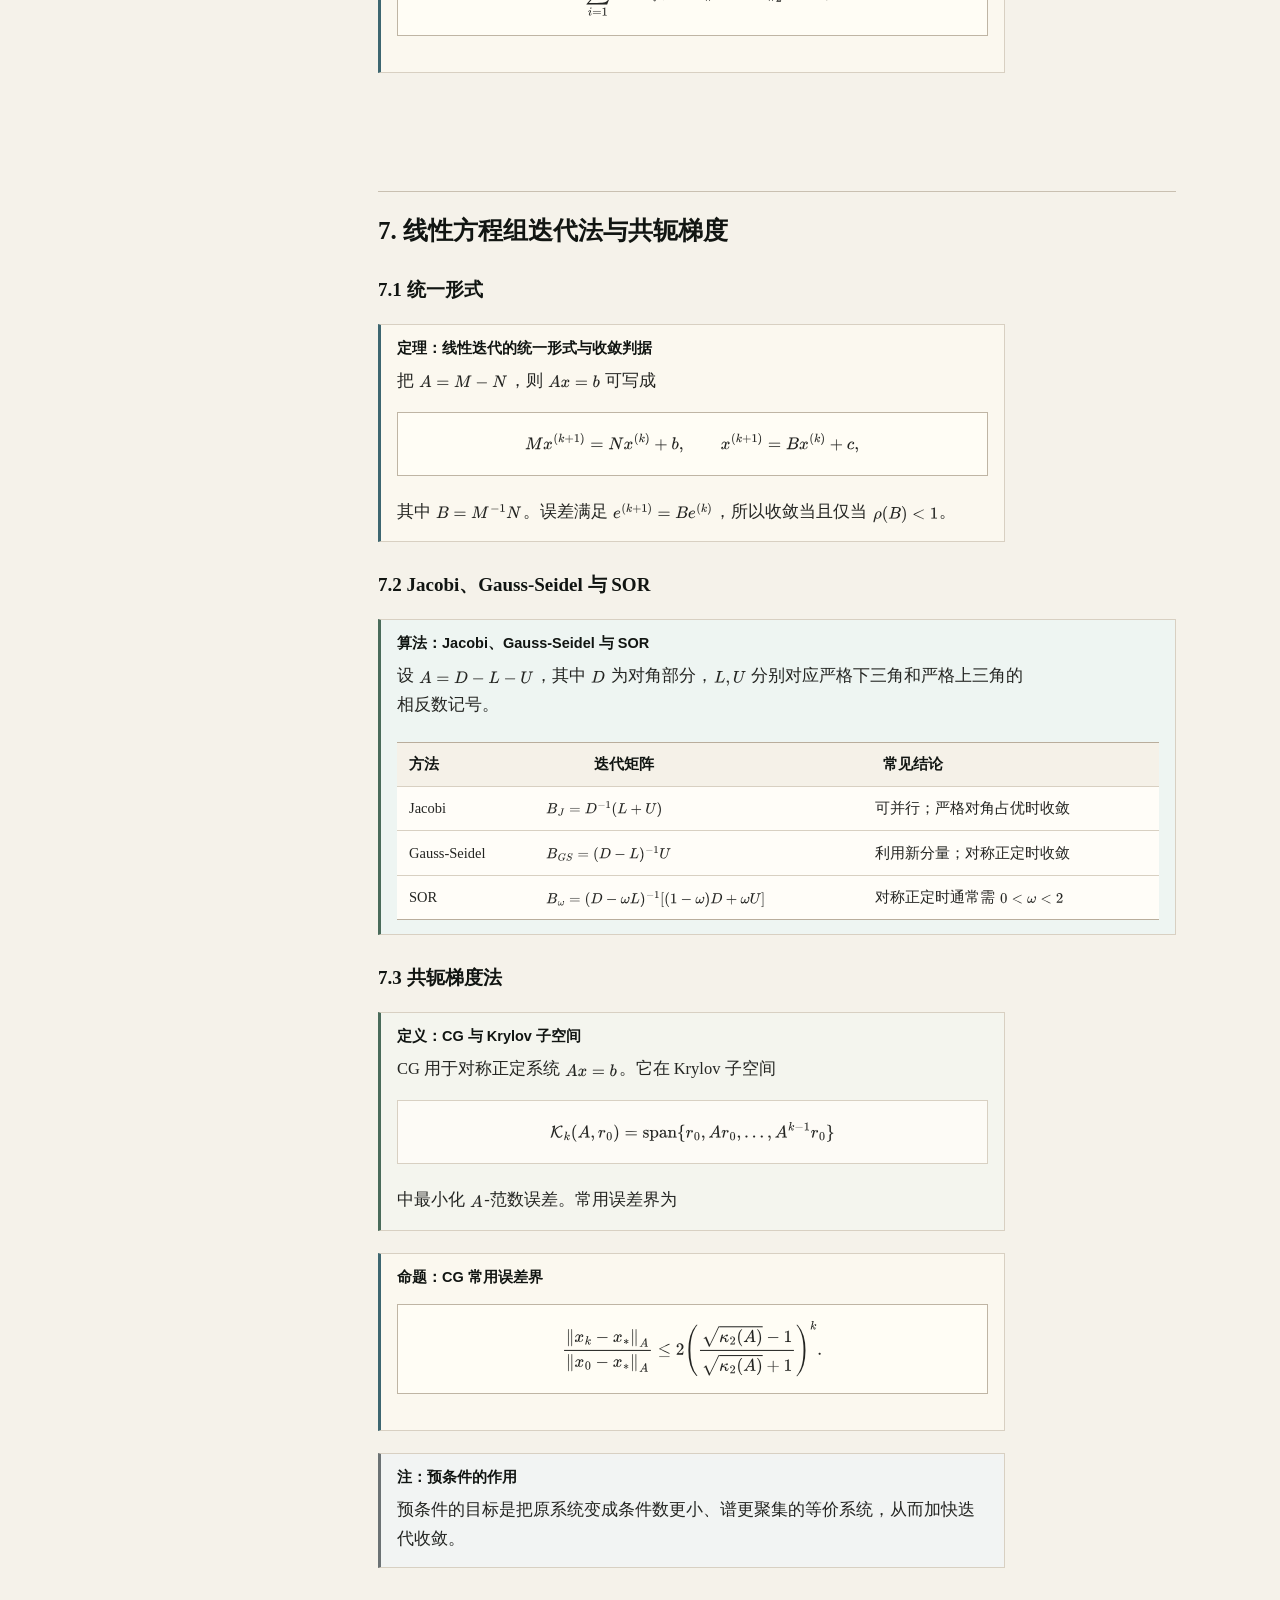
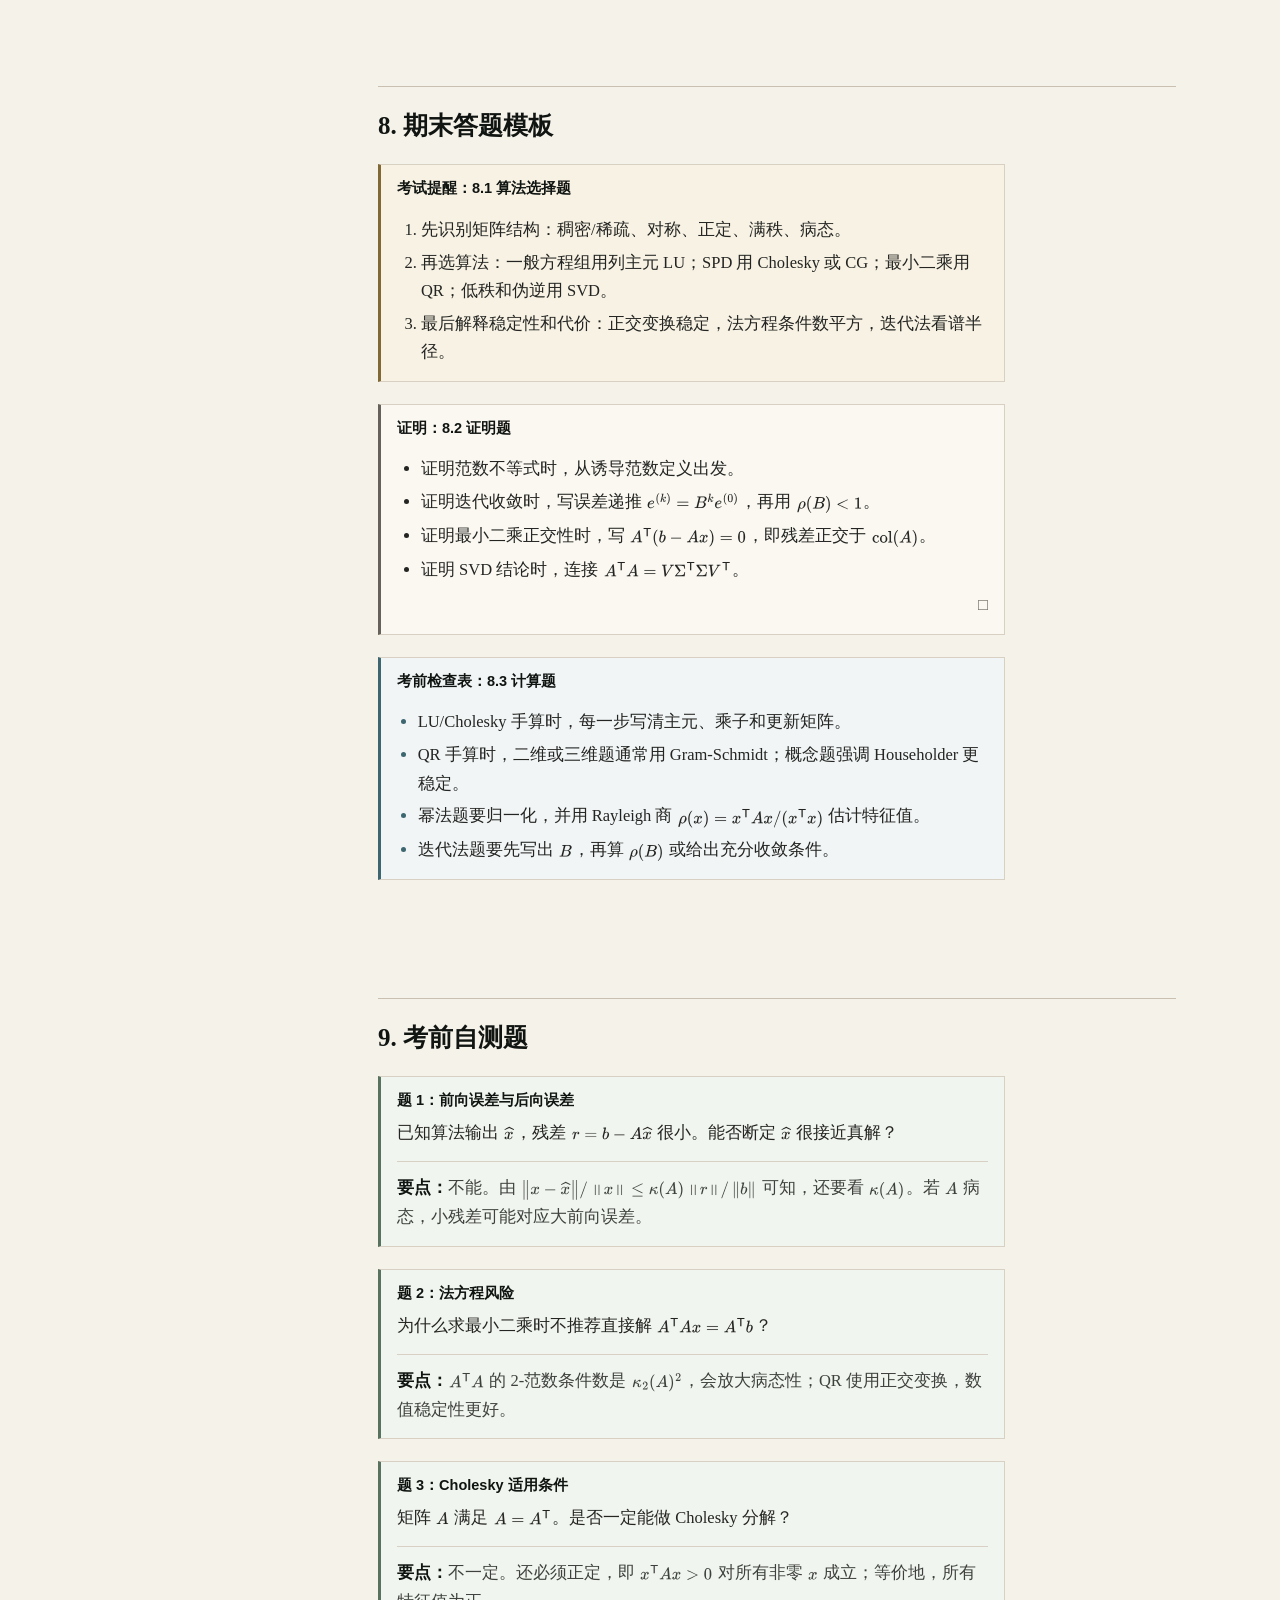
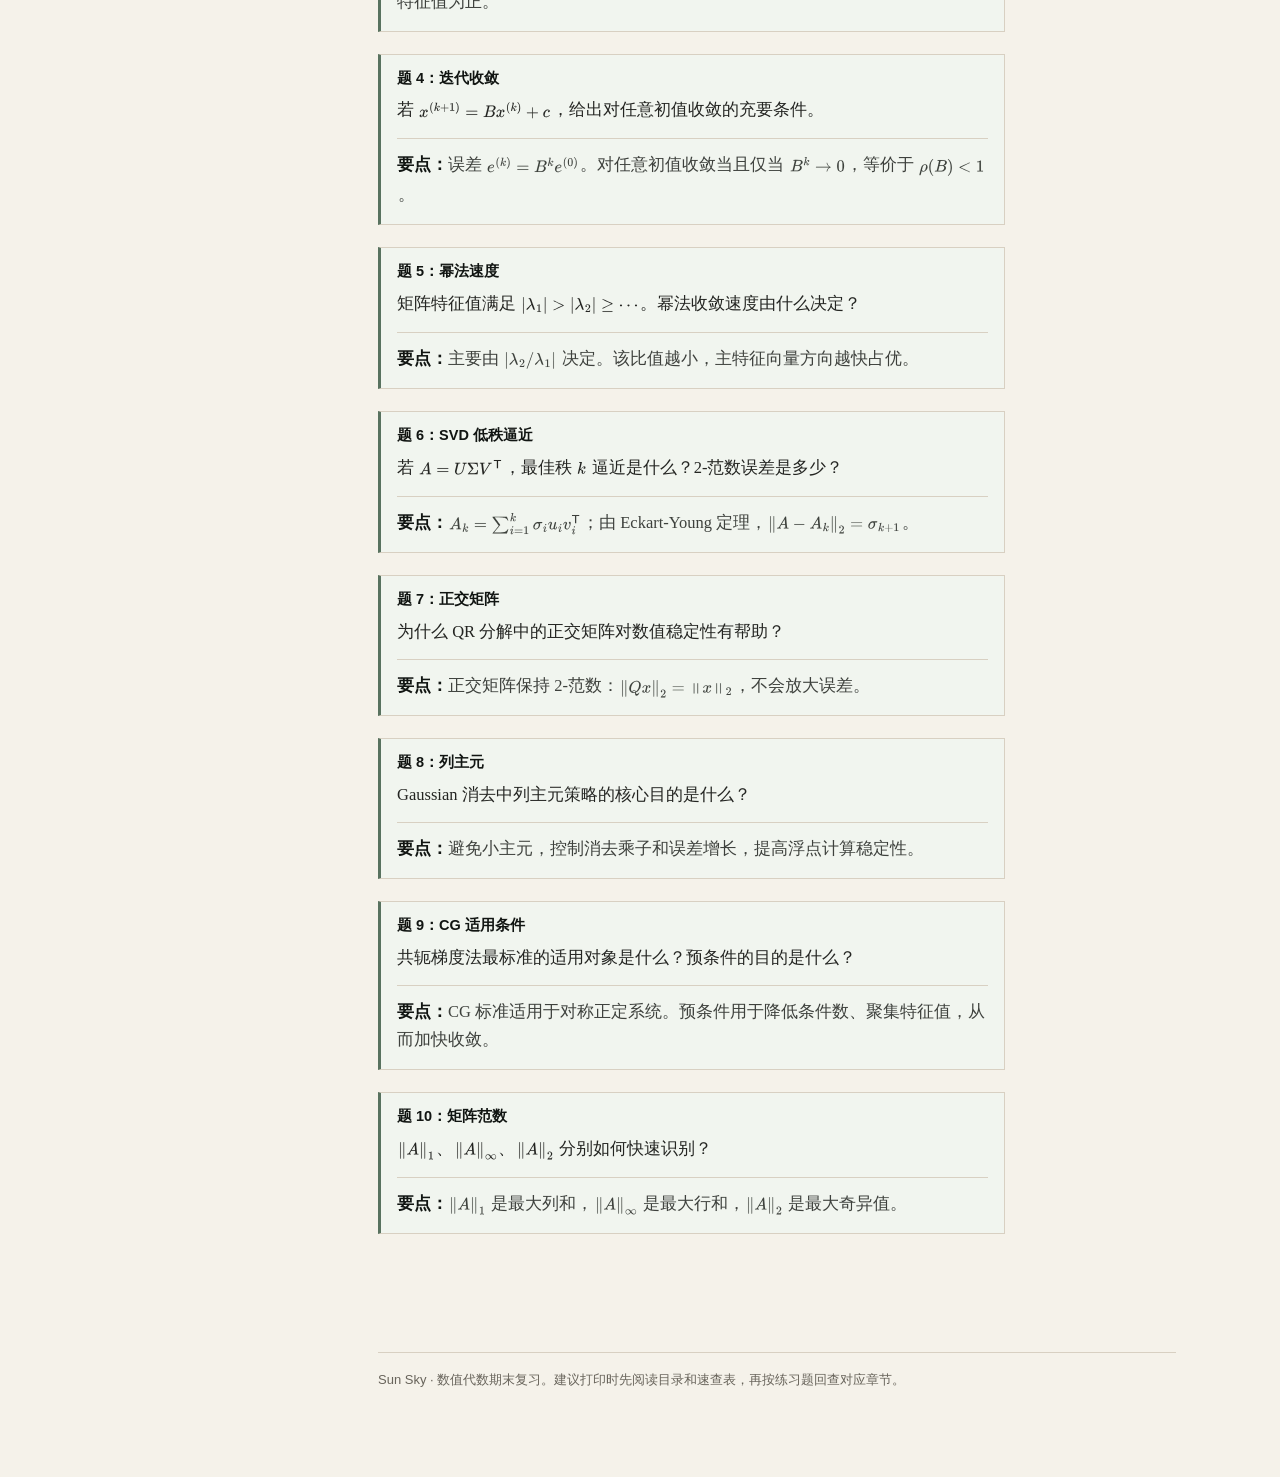
==== commit b9a1a315: "Add review components to numerical algebra notes" ====
--- a/notes/numerical-algebra-final-review/index.html
+++ b/notes/numerical-algebra-final-review/index.html
@@ -66,7 +66,7 @@
           <strong>10</strong>
           <span>道自测题</span>
         </div>
-        <div class="meta-item">
+        <div class="meta-item exam-signal">
           <strong>期末</strong>
           <span>以计算题、证明题和算法选择题为主</span>
         </div>
@@ -135,9 +135,12 @@
 
     <section id="summary" class="section">
       <h2>1. 总览与速查表</h2>
-      <p>数值代数的主线是：把数学问题转化为可计算算法，同时控制舍入误差、病态性和运算量。期末题通常不只问“结果是多少”，还会追问为什么这个方法稳定、什么时候会失败、怎样估计误差。</p>
-
-      <figure class="factor-map">
+      <div class="review-component quick-summary">
+        <p class="component-title">本节速记</p>
+        <p>数值代数的主线是：把数学问题转化为可计算算法，同时控制舍入误差、病态性和运算量。期末题通常不只问“结果是多少”，还会追问为什么这个方法稳定、什么时候会失败、怎样估计误差。</p>
+      </div>
+
+      <figure class="factor-map method-choice">
         <figcaption>常见问题与对应工具</figcaption>
         <div class="factor-grid">
           <div class="factor-card">
@@ -167,7 +170,7 @@
         </div>
       </figure>
 
-      <div class="math-env exam-tip table-env">
+      <div class="math-env exam-tip table-env exam-signal method-choice">
         <p class="env-title">考试提醒：题型信号与方法选择</p>
         <table class="review-table">
           <thead>
@@ -240,13 +243,13 @@
         </ul>
       </div>
 
-      <div class="math-env exam-tip">
+      <div class="math-env exam-tip quick-summary exam-signal">
         <p class="env-title">考试提醒：误差判断顺序</p>
         <p>考题判断顺序：先看问题是否病态，再看算法是否后向稳定。小残差只说明近似解几乎满足方程；若 $A$ 病态，前向误差仍可能很大。</p>
       </div>
 
       <h3 id="elimination-error">2.3 消去中的误差放大</h3>
-      <div class="math-env warning">
+      <div class="math-env warning common-mistake">
         <p class="env-title">易错点：小主元与误差放大</p>
         <p>Gaussian 消去的主要风险来自小主元和增长因子。列主元策略每一步选当前列中绝对值最大的可用元素作主元，通常显著降低误差放大。</p>
       </div>
@@ -256,7 +259,7 @@
           $$PA=LU,\qquad Ly=Pb,\qquad Ux=y.$$
         </div>
       </div>
-      <div class="math-env warning">
+      <div class="math-env warning common-mistake">
         <p class="env-title">易错点：为什么要选主元</p>
         <p>如果题目让解释“为什么要选主元”，答案不是为了让精确算术可行，而是为了在浮点算术中避免除以很小的数，控制乘子大小。</p>
       </div>
@@ -265,7 +268,7 @@
     <section id="norms" class="section">
       <h2>3. 矩阵范数、谱半径与条件数</h2>
       <h3 id="vector-matrix-norms">3.1 向量范数与诱导矩阵范数</h3>
-      <div class="math-env definition">
+      <div class="math-env definition key-formula">
         <p class="env-title">定义：常用向量范数与诱导矩阵范数</p>
         <div class="two-col">
           <div class="mini-card">
@@ -289,7 +292,7 @@
       </div>
 
       <h3 id="spectral-radius">3.2 谱半径</h3>
-      <div class="math-env definition">
+      <div class="math-env definition key-formula">
         <p class="env-title">定义：谱半径</p>
         <p>谱半径定义为</p>
         <div class="formula">
@@ -300,20 +303,20 @@
         <p class="env-title">引理：谱半径与相容矩阵范数</p>
         <p>对任何相容矩阵范数都有 $\rho(A)\le \norm{A}$。</p>
       </div>
-      <div class="math-env theorem">
+      <div class="math-env theorem key-formula">
         <p class="env-title">定理：固定点迭代的收敛判据</p>
         <p>迭代法中最重要的判据是：$x^{(k+1)}=Bx^{(k)}+c$ 对任意初值收敛，当且仅当 $\rho(B)<1$。</p>
       </div>
 
       <h3 id="condition-number">3.3 条件数</h3>
-      <div class="math-env definition">
+      <div class="math-env definition key-formula">
         <p class="env-title">定义：矩阵条件数</p>
         <p>非奇异矩阵 $A$ 的条件数为</p>
         <div class="formula">
           $$\kappa(A)=\norm{A}\norm{A^{-1}},\qquad \kappa_2(A)=\frac{\sigma_{\max}(A)}{\sigma_{\min}(A)}.$$
         </div>
       </div>
-      <div class="math-env corollary">
+      <div class="math-env corollary key-formula">
         <p class="env-title">推论：残差与前向误差的关系</p>
         <p>线性方程组 $Ax=b$ 中，如果 $\widehat x$ 的残差为 $r=b-A\widehat x$，则常用误差估计为</p>
         <div class="formula">
@@ -340,7 +343,7 @@
       </div>
 
       <h3 id="cholesky-factorization">4.2 Cholesky 分解</h3>
-      <div class="math-env theorem">
+      <div class="math-env theorem key-formula">
         <p class="env-title">定理：Cholesky 分解</p>
         <p>若 $A$ 对称正定，则存在唯一的下三角矩阵 $L$，且对角元为正，使</p>
         <div class="formula">
@@ -350,7 +353,7 @@
       </div>
 
       <h3 id="direct-method-exam-points">4.3 直接法考点</h3>
-      <div class="math-env exam-tip table-env">
+      <div class="math-env exam-tip table-env exam-signal method-choice">
         <p class="env-title">考试提醒：直接法常问点</p>
         <table>
           <thead>
@@ -380,13 +383,13 @@
     <section id="least-squares" class="section">
       <h2>5. QR 分解与最小二乘</h2>
       <h3 id="orthogonal-transform">5.1 正交矩阵为什么重要</h3>
-      <div class="math-env proposition">
+      <div class="math-env proposition key-formula">
         <p class="env-title">命题：正交变换保持 2-范数</p>
         <p>若 $Q\trans Q=I$，则 $\norm{Qx}_2=\norm{x}_2$。正交变换不放大 2-范数误差，因此 QR 是求解最小二乘问题的稳定工具。</p>
       </div>
 
       <h3 id="qr-construction">5.2 Gram-Schmidt、改进 Gram-Schmidt 与 Householder</h3>
-      <div class="math-env exam-tip table-env">
+      <div class="math-env exam-tip table-env exam-signal method-choice">
         <p class="env-title">考试提醒：QR 构造方法的稳定性比较</p>
         <table>
           <thead>
@@ -417,7 +420,7 @@
       </div>
 
       <h3 id="least-squares-solution">5.3 最小二乘</h3>
-      <div class="math-env proposition">
+      <div class="math-env proposition key-formula">
         <p class="env-title">命题：最小二乘与法方程</p>
         <p>对满列秩 $A\in\R^{m\times n}$，$m\ge n$，最小二乘问题</p>
         <div class="formula">
@@ -428,14 +431,14 @@
           $$A\trans A x=A\trans b.$$
         </div>
       </div>
-      <div class="math-env algorithm">
+      <div class="math-env algorithm method-choice key-formula">
         <p class="env-title">算法：QR 求解最小二乘</p>
         <p>但数值上更推荐 QR。若 $A=QR=[Q_1\ Q_2]\begin{bmatrix}R_1\\0\end{bmatrix}$，则</p>
         <div class="formula">
           $$x=R_1^{-1}Q_1\trans b,\qquad r=b-Ax=(I-Q_1Q_1\trans)b.$$
         </div>
       </div>
-      <div class="math-env warning">
+      <div class="math-env warning common-mistake">
         <p class="env-title">易错点：法方程会平方条件数</p>
         <p>法方程的主要风险是条件数平方：$\kappa_2(A\trans A)=\kappa_2(A)^2$。当 $A$ 已经病态时，法方程会明显损失精度。</p>
       </div>
@@ -486,7 +489,7 @@
           <li>伪逆为 $A^+=V\Sigma^+U\trans$。</li>
         </ul>
       </div>
-      <div class="math-env theorem">
+      <div class="math-env theorem key-formula">
         <p class="env-title">定理：Eckart-Young</p>
         <p>Eckart-Young 定理：截断 SVD 给出最佳秩 $k$ 逼近。</p>
         <div class="formula">
@@ -499,7 +502,7 @@
     <section id="iterative" class="section">
       <h2>7. 线性方程组迭代法与共轭梯度</h2>
       <h3 id="iteration-framework">7.1 统一形式</h3>
-      <div class="math-env theorem">
+      <div class="math-env theorem key-formula">
         <p class="env-title">定理：线性迭代的统一形式与收敛判据</p>
         <p>把 $A=M-N$，则 $Ax=b$ 可写成</p>
         <div class="formula">
@@ -509,7 +512,7 @@
       </div>
 
       <h3 id="classical-iterations">7.2 Jacobi、Gauss-Seidel 与 SOR</h3>
-      <div class="math-env algorithm table-env">
+      <div class="math-env algorithm table-env method-choice">
         <p class="env-title">算法：Jacobi、Gauss-Seidel 与 SOR</p>
         <p>设 $A=D-L-U$，其中 $D$ 为对角部分，$L,U$ 分别对应严格下三角和严格上三角的相反数记号。</p>
         <table>
@@ -549,7 +552,7 @@
         </div>
         <p>中最小化 $A$-范数误差。常用误差界为</p>
       </div>
-      <div class="math-env proposition">
+      <div class="math-env proposition key-formula">
         <p class="env-title">命题：CG 常用误差界</p>
         <div class="formula">
           $$\frac{\norm{x_k-x_*}_A}{\norm{x_0-x_*}_A}
@@ -564,7 +567,7 @@
 
     <section id="exam-template" class="section">
       <h2>8. 期末答题模板</h2>
-      <div class="math-env exam-tip">
+      <div class="math-env exam-tip exam-signal method-choice">
         <p class="env-title">考试提醒：8.1 算法选择题</p>
         <ol>
           <li>先识别矩阵结构：稠密/稀疏、对称、正定、满秩、病态。</li>
@@ -583,8 +586,8 @@
         </ul>
       </div>
 
-      <div class="math-env algorithm">
-        <p class="env-title">算法：8.3 计算题</p>
+      <div class="math-env algorithm checklist">
+        <p class="env-title">考前检查表：8.3 计算题</p>
         <ul>
           <li>LU/Cholesky 手算时，每一步写清主元、乘子和更新矩阵。</li>
           <li>QR 手算时，二维或三维题通常用 Gram-Schmidt；概念题强调 Householder 更稳定。</li>
--- a/notes/numerical-algebra-final-review/style.css
+++ b/notes/numerical-algebra-final-review/style.css
@@ -1,16 +1,19 @@
 :root {
-  --page-bg: #f4f1e9;
-  --paper: #fbfaf5;
+  --page-bg: #f5f2ea;
+  --paper: #fbfaf4;
   --paper-soft: #f7f4ec;
-  --ink: #202321;
-  --ink-strong: #101714;
+  --ink: #242522;
+  --ink-strong: #111512;
   --muted: #68645b;
   --muted-light: #8b8579;
   --rule: #d8d0c2;
   --rule-strong: #b9ad9c;
-  --accent: #7b3f22;
-  --accent-soft: #efe2d4;
-  --link: #1f5f6a;
+  --accent: #6d4a35;
+  --accent-soft: #efe5d8;
+  --accent-blue: #3d6670;
+  --accent-green: #496b5a;
+  --warning: #8a4f3f;
+  --link: #2d6671;
   --toc-width: 232px;
   --content-width: 820px;
   --page-max: 1120px;
@@ -43,10 +46,7 @@
 body {
   margin: 0;
   color: var(--ink);
-  background:
-    linear-gradient(90deg, rgba(122, 91, 52, 0.035) 1px, transparent 1px),
-    var(--page-bg);
-  background-size: 30px 30px;
+  background: var(--page-bg);
   font-family: var(--font-body);
   font-size: var(--text-size);
   line-height: var(--line-height);
@@ -72,8 +72,7 @@
   top: 0;
   z-index: 20;
   border-bottom: 1px solid var(--rule);
-  background: rgba(244, 241, 233, 0.94);
-  backdrop-filter: blur(10px);
+  background: rgba(245, 242, 234, 0.96);
 }
 
 .topbar-inner {
@@ -128,18 +127,18 @@
 }
 
 .hero {
-  padding: 0 0 var(--space-6);
-  border-bottom: 1px solid var(--rule-strong);
+  padding: 0 0 var(--space-5);
+  border-bottom: 1px solid var(--rule);
 }
 
 .eyebrow {
-  margin: 0 0 var(--space-2);
-  color: var(--accent);
-  font-family: var(--font-ui);
-  font-size: 12px;
-  font-weight: 700;
-  letter-spacing: 0.08em;
-  text-transform: uppercase;
+  margin: 0 0 var(--space-1);
+  color: var(--muted);
+  font-family: var(--font-ui);
+  font-size: 12.5px;
+  font-weight: 600;
+  letter-spacing: 0.03em;
+  text-transform: none;
 }
 
 h1,
@@ -156,7 +155,7 @@
 h1 {
   max-width: 12em;
   margin: 0;
-  font-size: clamp(34px, 4vw, 48px);
+  font-size: clamp(32px, 3.2vw, 42px);
 }
 
 h2 {
@@ -203,49 +202,51 @@
 
 .lead {
   max-width: 760px;
-  margin: var(--space-4) 0 0;
+  margin: var(--space-3) 0 0;
   color: #46443e;
-  font-size: 18px;
-  line-height: 1.75;
+  font-size: 17px;
+  line-height: 1.7;
 }
 
 .meta-grid {
-  display: grid;
-  grid-template-columns: repeat(4, minmax(0, 1fr));
-  gap: 0;
-  margin-top: var(--space-6);
+  display: flex;
+  flex-wrap: wrap;
+  gap: 6px 18px;
+  margin-top: var(--space-4);
+  padding: 8px 0;
   border-top: 1px solid var(--rule);
   border-bottom: 1px solid var(--rule);
+  color: var(--muted);
+  font-family: var(--font-ui);
+  font-size: 13px;
+  line-height: 1.55;
 }
 
 .meta-item {
+  display: inline-flex;
+  gap: 4px;
+  align-items: baseline;
   min-height: 0;
-  padding: 10px 14px;
-  border-right: 1px solid var(--rule);
+  padding: 0;
   background: transparent;
-}
-
-.meta-item:last-child {
-  border-right: 0;
 }
 
 .meta-item strong,
 .meta-item span {
-  display: block;
+  display: inline;
 }
 
 .meta-item strong {
   color: var(--ink-strong);
   font-family: var(--font-ui);
-  font-size: 18px;
-  line-height: 1.25;
+  font-size: 13.5px;
+  line-height: 1.55;
 }
 
 .meta-item span {
-  margin-top: var(--space-1);
   color: var(--muted);
   font-family: var(--font-ui);
-  font-size: 12.5px;
+  font-size: 13px;
   line-height: 1.55;
 }
 
@@ -371,6 +372,61 @@
   max-width: 100%;
 }
 
+.review-component {
+  max-width: 76ch;
+  margin: var(--space-5) 0;
+  padding: 12px 15px 13px;
+  border: 1px solid var(--rule);
+  border-left: 3px solid var(--component-color, var(--accent-blue));
+  background: var(--component-bg, #f5f6f2);
+}
+
+.component-title {
+  margin: 0 0 0.45em;
+  color: var(--ink-strong);
+  font-family: var(--font-ui);
+  font-size: 14px;
+  font-weight: 700;
+  line-height: 1.45;
+}
+
+.review-component > :last-child {
+  margin-bottom: 0;
+}
+
+.quick-summary {
+  --component-color: var(--accent-blue);
+  --component-bg: #f1f5f5;
+}
+
+.math-env.key-formula .formula,
+.formula.key-formula {
+  border-color: rgba(185, 173, 156, 0.9);
+  background: #fffdf5;
+}
+
+.meta-item.exam-signal strong {
+  color: #6b5529;
+}
+
+.factor-map.method-choice {
+  max-width: 100%;
+  padding-top: var(--space-2);
+  border-top: 1px solid var(--rule);
+}
+
+.factor-map.method-choice figcaption {
+  color: #4f654f;
+}
+
+.math-env.checklist ul {
+  padding-left: 1.25em;
+}
+
+.math-env.checklist li::marker {
+  color: var(--accent-blue);
+}
+
 .env-title,
 .math-env > h3:first-child,
 .math-env > h4:first-child {
@@ -383,17 +439,17 @@
 }
 
 .math-env.definition {
-  --env-color: #5c7158;
+  --env-color: var(--accent-green);
   --env-bg: #f4f5ee;
 }
 
 .math-env.theorem {
-  --env-color: #5e5875;
-  --env-bg: #f3f1f6;
+  --env-color: var(--accent-blue);
+  --env-bg: #eff4f5;
 }
 
 .math-env.proposition {
-  --env-color: #536b79;
+  --env-color: #516f78;
   --env-bg: #eef4f5;
 }
 
@@ -431,8 +487,8 @@
 }
 
 .math-env.warning {
-  --env-color: #956333;
-  --env-bg: #f6eee2;
+  --env-color: var(--warning);
+  --env-bg: #f6eeea;
 }
 
 .math-env.algorithm {
@@ -441,8 +497,41 @@
 }
 
 .math-env.exam-tip {
-  --env-color: #7b3f22;
+  --env-color: var(--accent);
   --env-bg: #f6efe6;
+}
+
+.math-env.quick-summary {
+  --env-color: var(--accent-blue);
+  --env-bg: #f1f5f5;
+}
+
+.math-env.key-formula {
+  --env-color: var(--accent-blue);
+  --env-bg: #fbf8ef;
+}
+
+.math-env.exam-signal {
+  --env-color: #806934;
+  --env-bg: #f7f2e4;
+}
+
+.math-env.common-mistake {
+  --env-color: var(--warning);
+  --env-bg: #f7eeea;
+}
+
+.math-env.method-choice {
+  --env-color: var(--accent-green);
+}
+
+.math-env.exam-signal.method-choice {
+  --env-color: #806934;
+}
+
+.math-env.checklist {
+  --env-color: var(--accent-blue);
+  --env-bg: #f1f5f6;
 }
 
 .math-env .formula {
@@ -458,15 +547,15 @@
 .callout {
   max-width: 76ch;
   margin: var(--space-5) 0;
-  padding: 12px 15px;
-  border: 1px solid var(--rule);
-  border-left: 3px solid var(--link);
-  background: #f2f5f2;
+  padding: 0 0 0 14px;
+  border: 0;
+  border-left: 2px solid var(--link);
+  background: transparent;
 }
 
 .callout.warning {
-  border-left-color: var(--accent);
-  background: var(--accent-soft);
+  border-left-color: var(--warning);
+  background: transparent;
 }
 
 .formula {
@@ -495,7 +584,7 @@
 }
 
 .factor-map {
-  margin: var(--space-6) 0 var(--space-7);
+  margin: var(--space-5) 0 var(--space-6);
   padding: 0;
   border: 0;
   background: transparent;
@@ -510,30 +599,32 @@
 }
 
 .factor-grid {
-  display: grid;
-  grid-template-columns: repeat(2, minmax(0, 1fr));
+  display: block;
   border-top: 1px solid var(--rule);
-  border-left: 1px solid var(--rule);
 }
 
 .factor-card {
   min-height: 0;
-  padding: 14px 15px;
-  border-right: 1px solid var(--rule);
+  display: grid;
+  grid-template-columns: minmax(116px, 0.8fr) minmax(0, 2.2fr);
+  gap: 10px 18px;
+  align-items: baseline;
+  padding: 10px 0;
+  border-right: 0;
   border-bottom: 1px solid var(--rule);
-  background: rgba(255, 253, 248, 0.62);
+  background: transparent;
 }
 
 .factor-card strong {
   display: block;
   color: var(--ink-strong);
   font-family: var(--font-ui);
-  font-size: 16px;
+  font-size: 15px;
 }
 
 .factor-card span {
   display: block;
-  margin-top: var(--space-2);
+  margin-top: 0;
   color: #4c4a44;
   font-size: 14.5px;
   line-height: 1.58;
@@ -630,14 +721,15 @@
 .two-col {
   display: grid;
   grid-template-columns: repeat(2, minmax(0, 1fr));
-  gap: var(--space-4);
+  gap: var(--space-5);
   margin: var(--space-4) 0 var(--space-6);
 }
 
 .mini-card {
-  padding: 14px 16px;
-  border: 1px solid var(--rule);
-  background: #fffdf8;
+  padding: 0 0 0 14px;
+  border: 0;
+  border-left: 2px solid var(--rule-strong);
+  background: transparent;
 }
 
 .mini-card h3,
@@ -648,9 +740,10 @@
 
 .problem {
   margin: var(--space-5) 0;
-  padding: 14px 16px;
-  border: 1px solid var(--rule);
-  background: #fffdf8;
+  padding: 12px 0 12px 14px;
+  border: 0;
+  border-left: 2px solid var(--rule-strong);
+  background: transparent;
 }
 
 .problem h3 {
@@ -816,19 +909,20 @@
     font-size: 16.5px;
   }
 
-  .meta-grid,
-  .factor-grid,
   .two-col {
     grid-template-columns: 1fr;
   }
 
   .meta-item {
-    border-right: 0;
-    border-bottom: 1px solid var(--rule);
-  }
-
-  .meta-item:last-child {
-    border-bottom: 0;
+    display: inline;
+  }
+
+  .factor-card {
+    display: block;
+  }
+
+  .factor-card span {
+    margin-top: 3px;
   }
 
   table {
